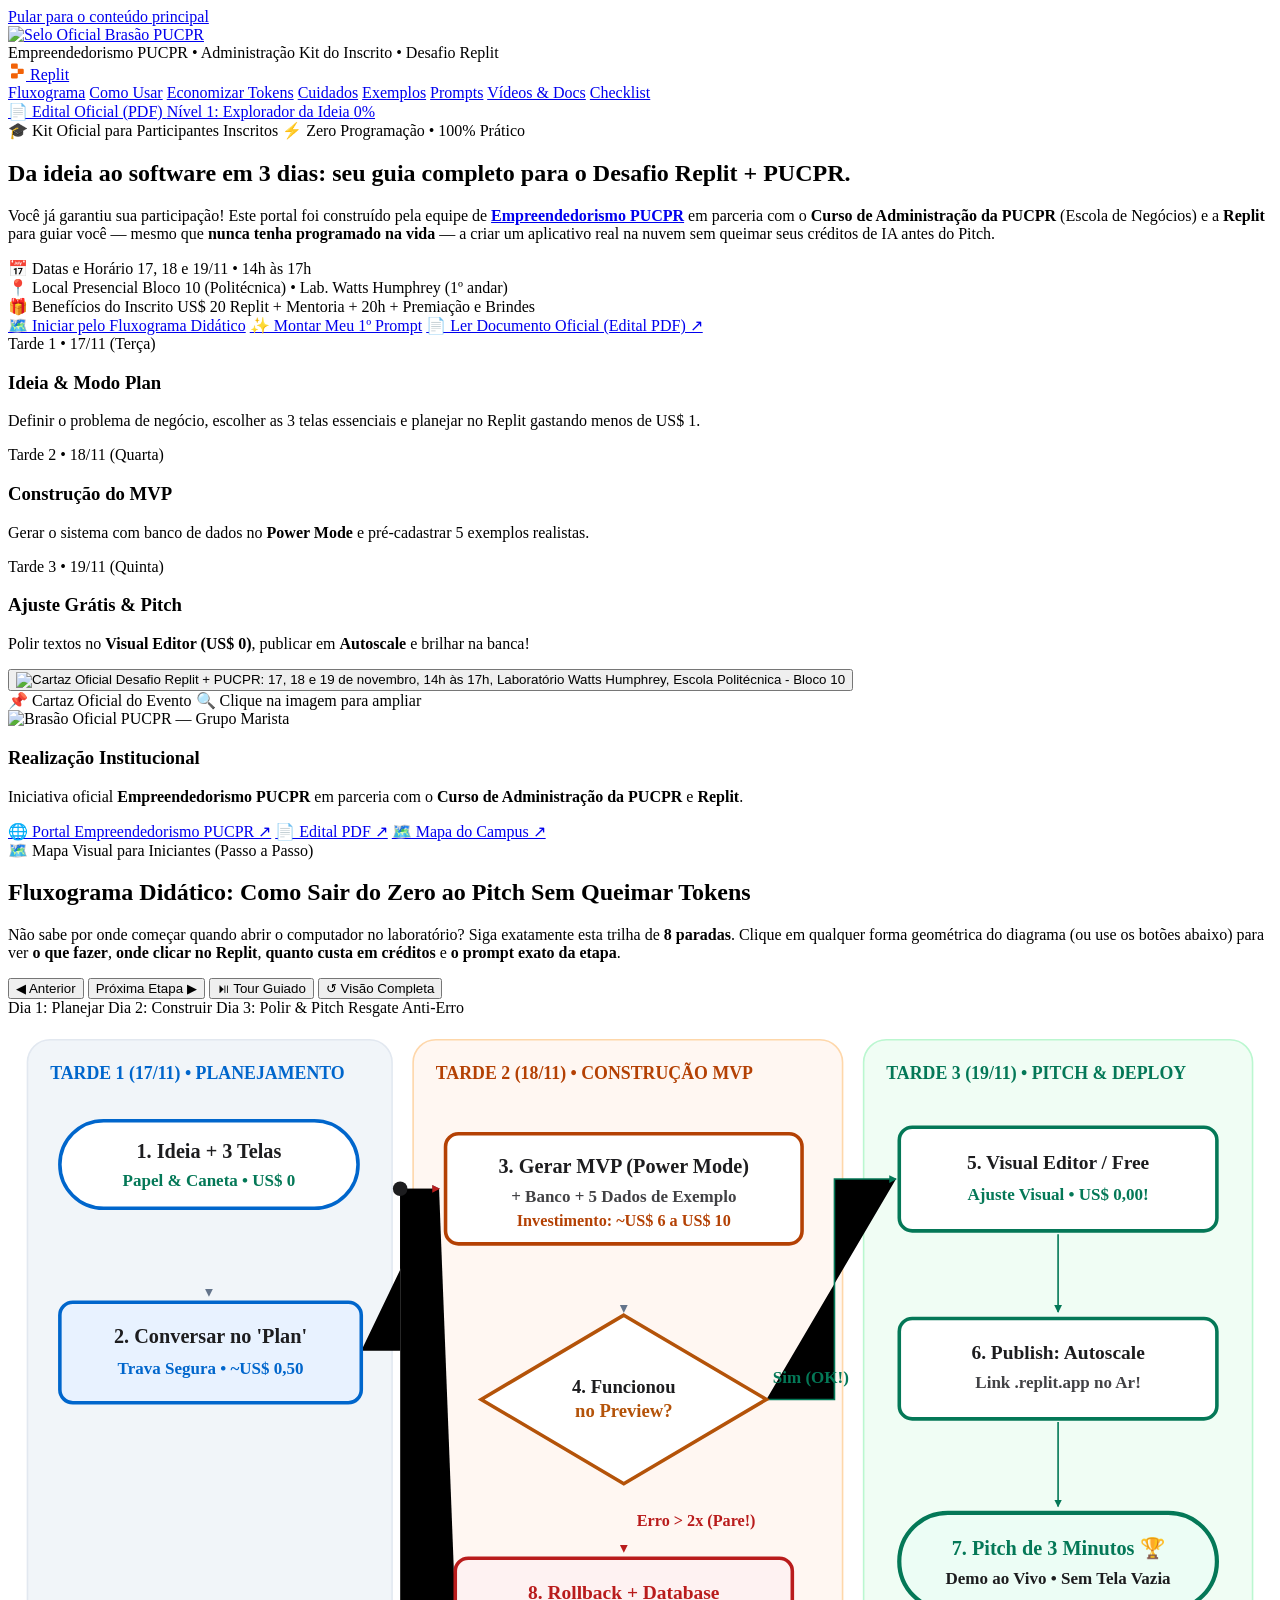
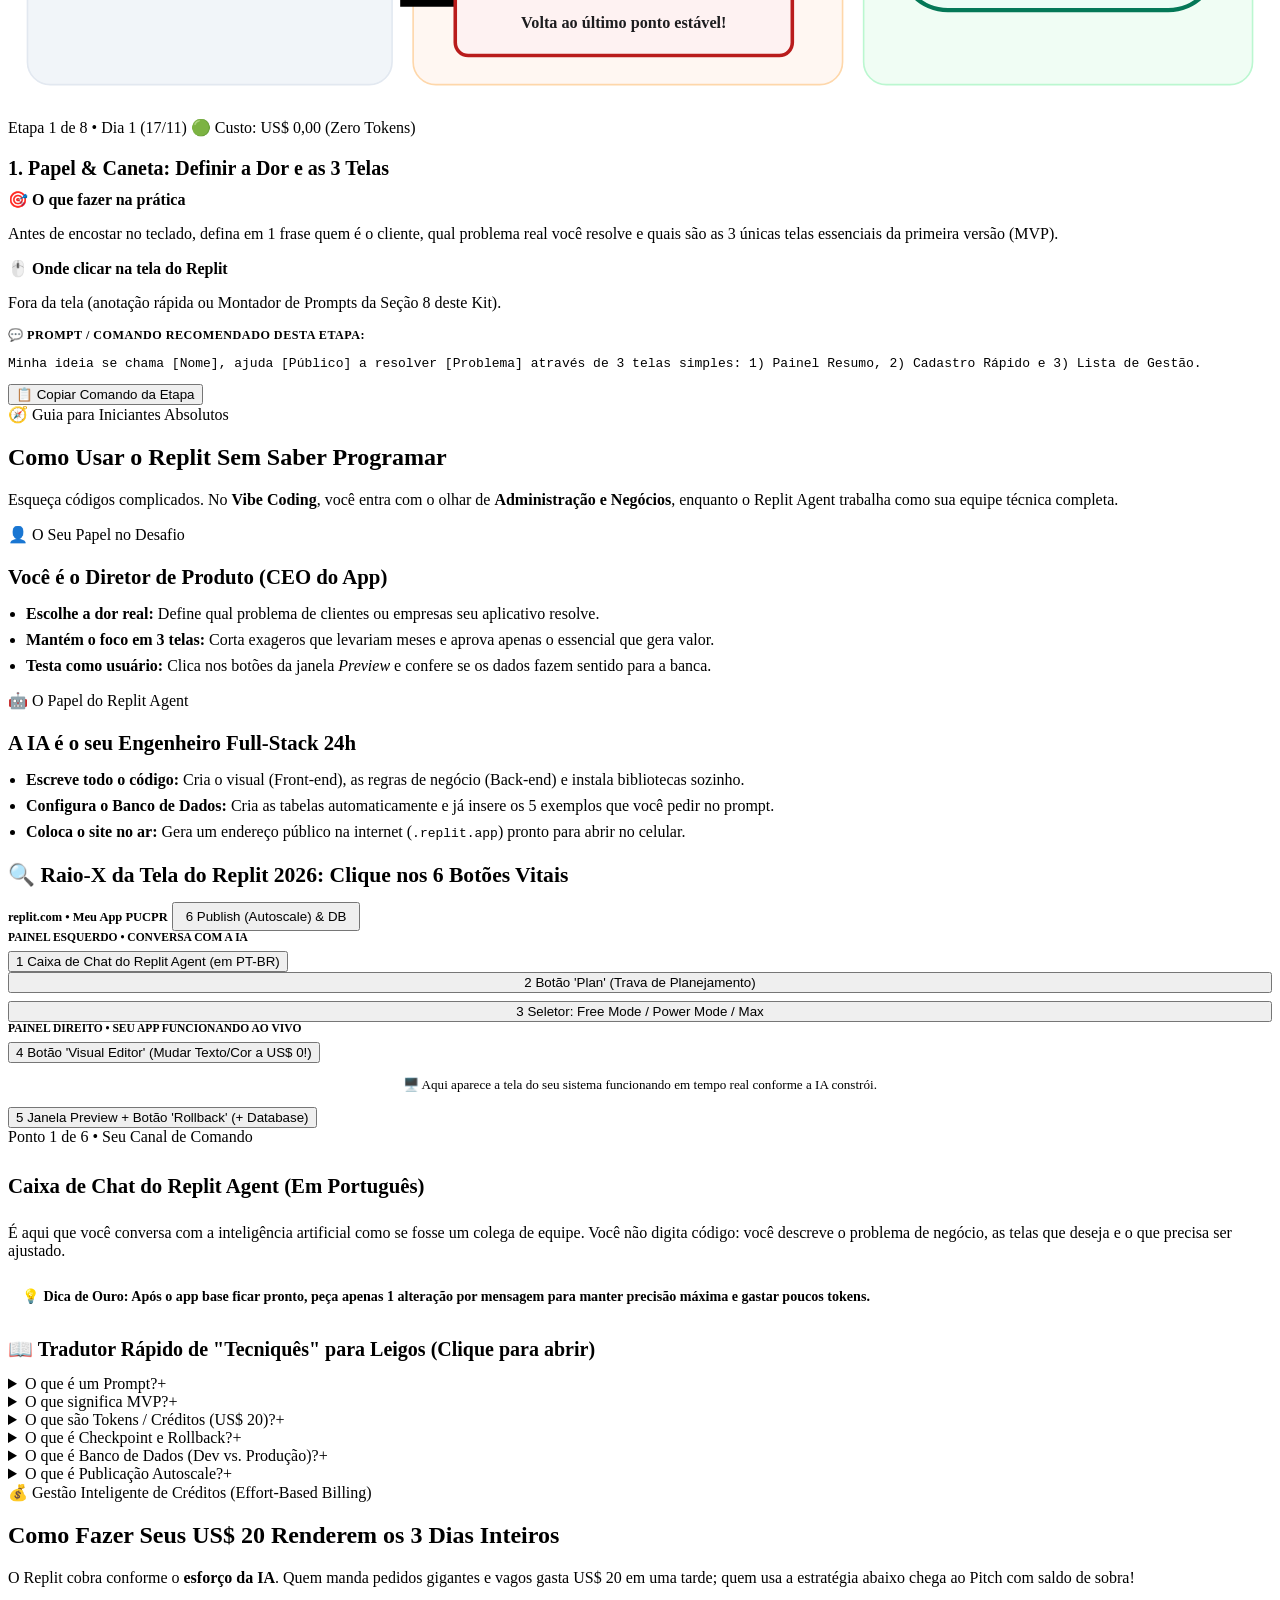
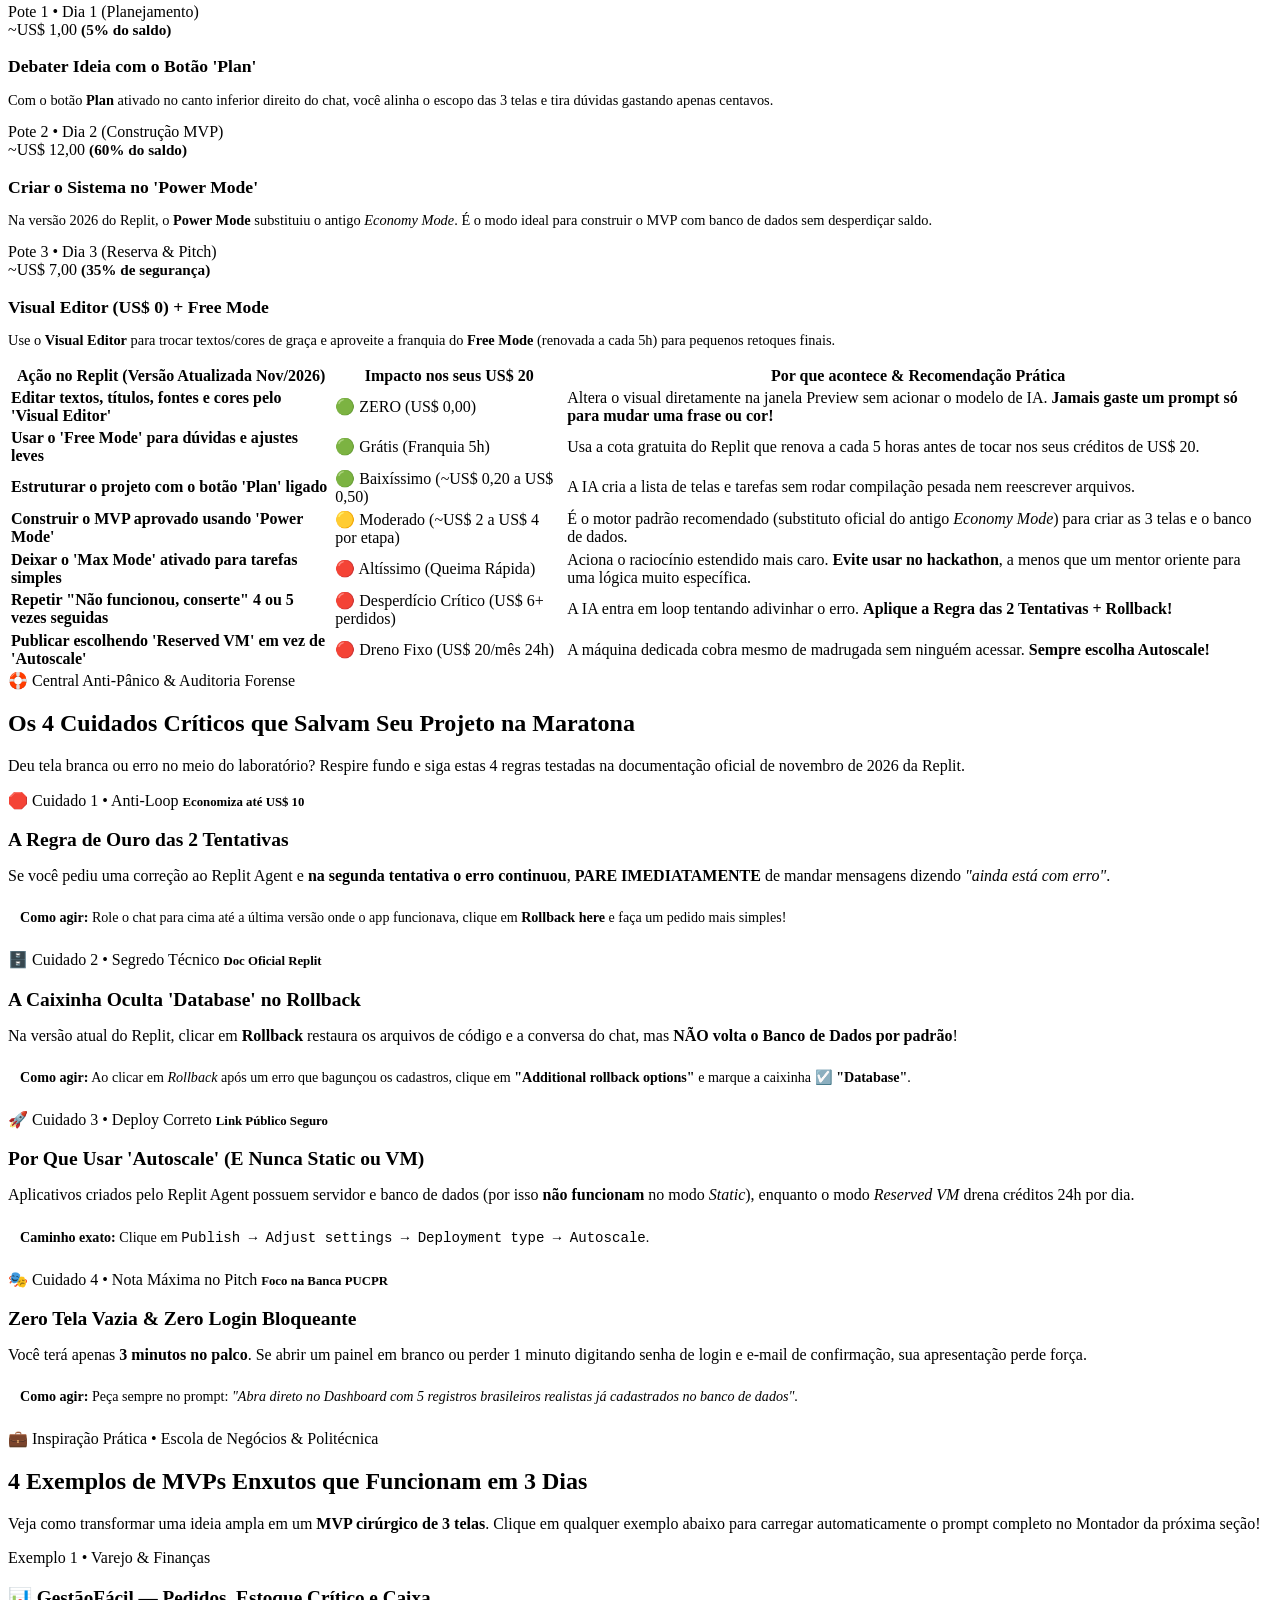
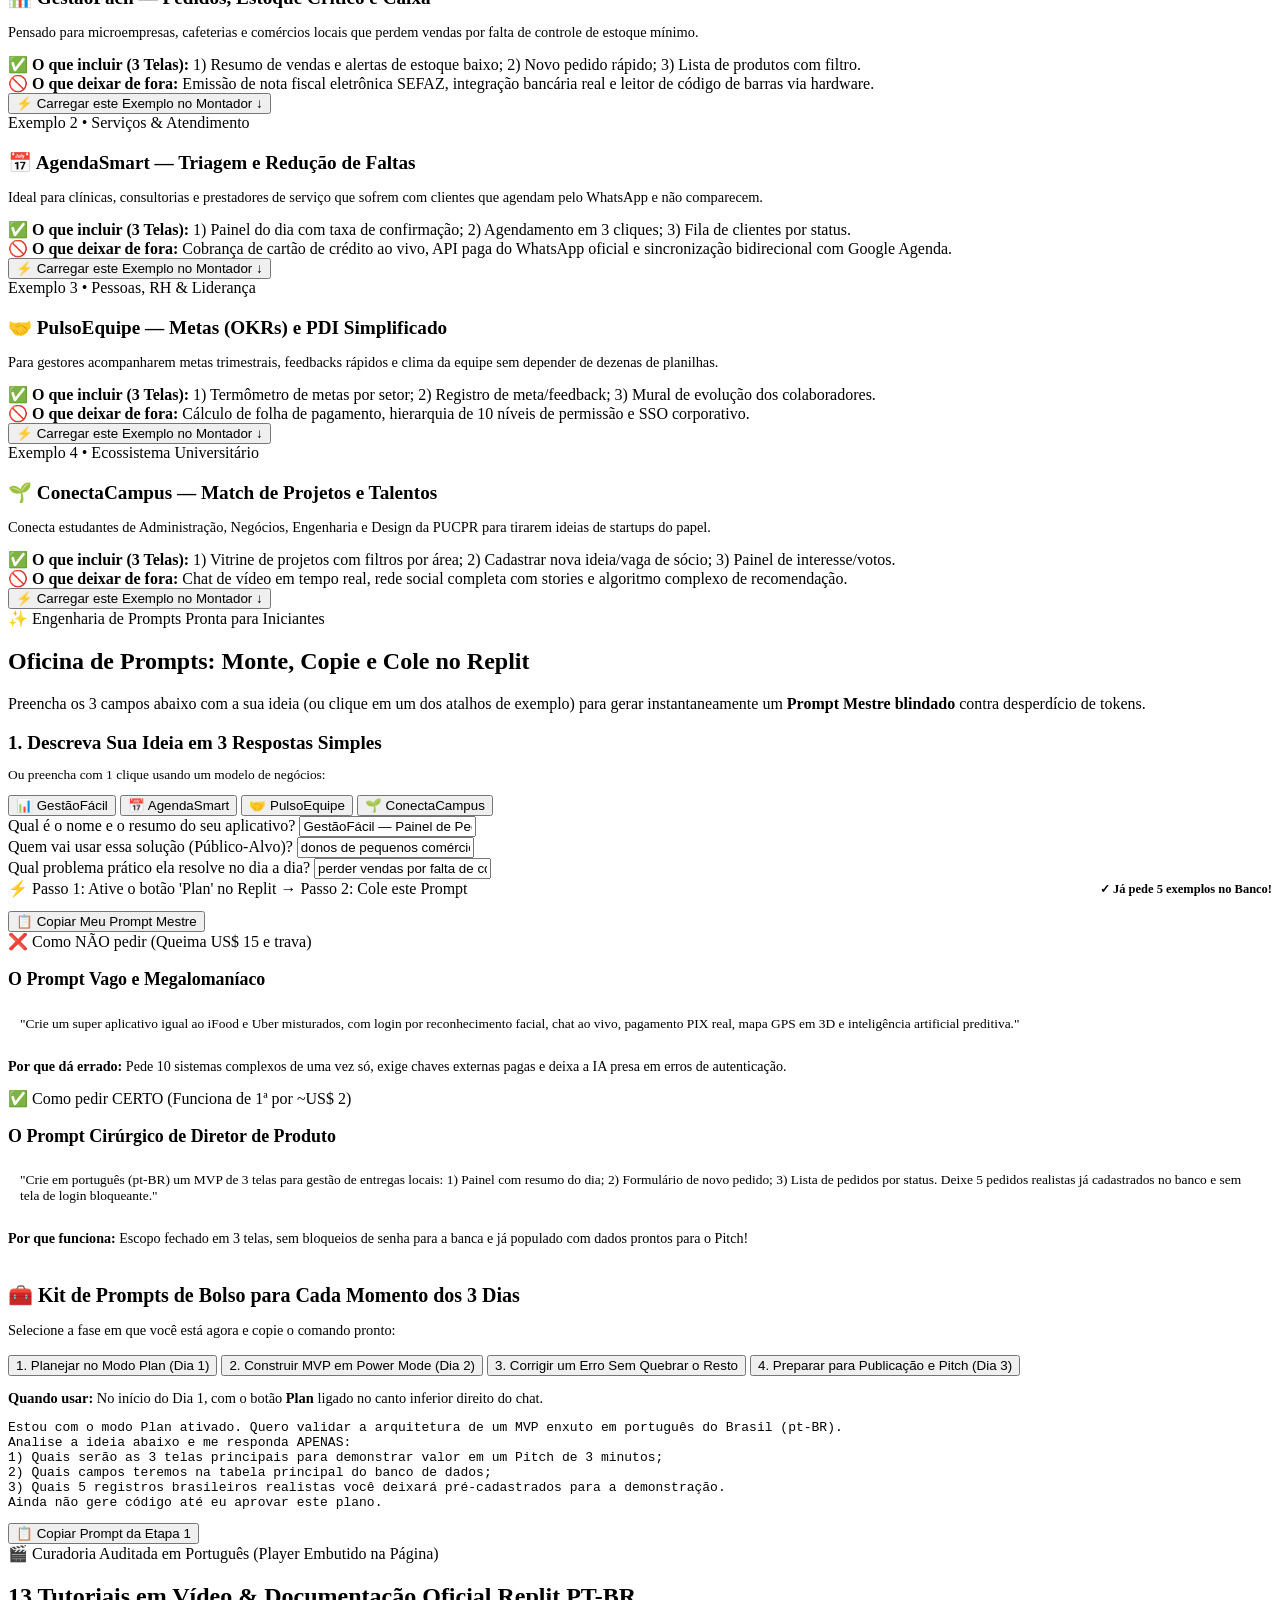
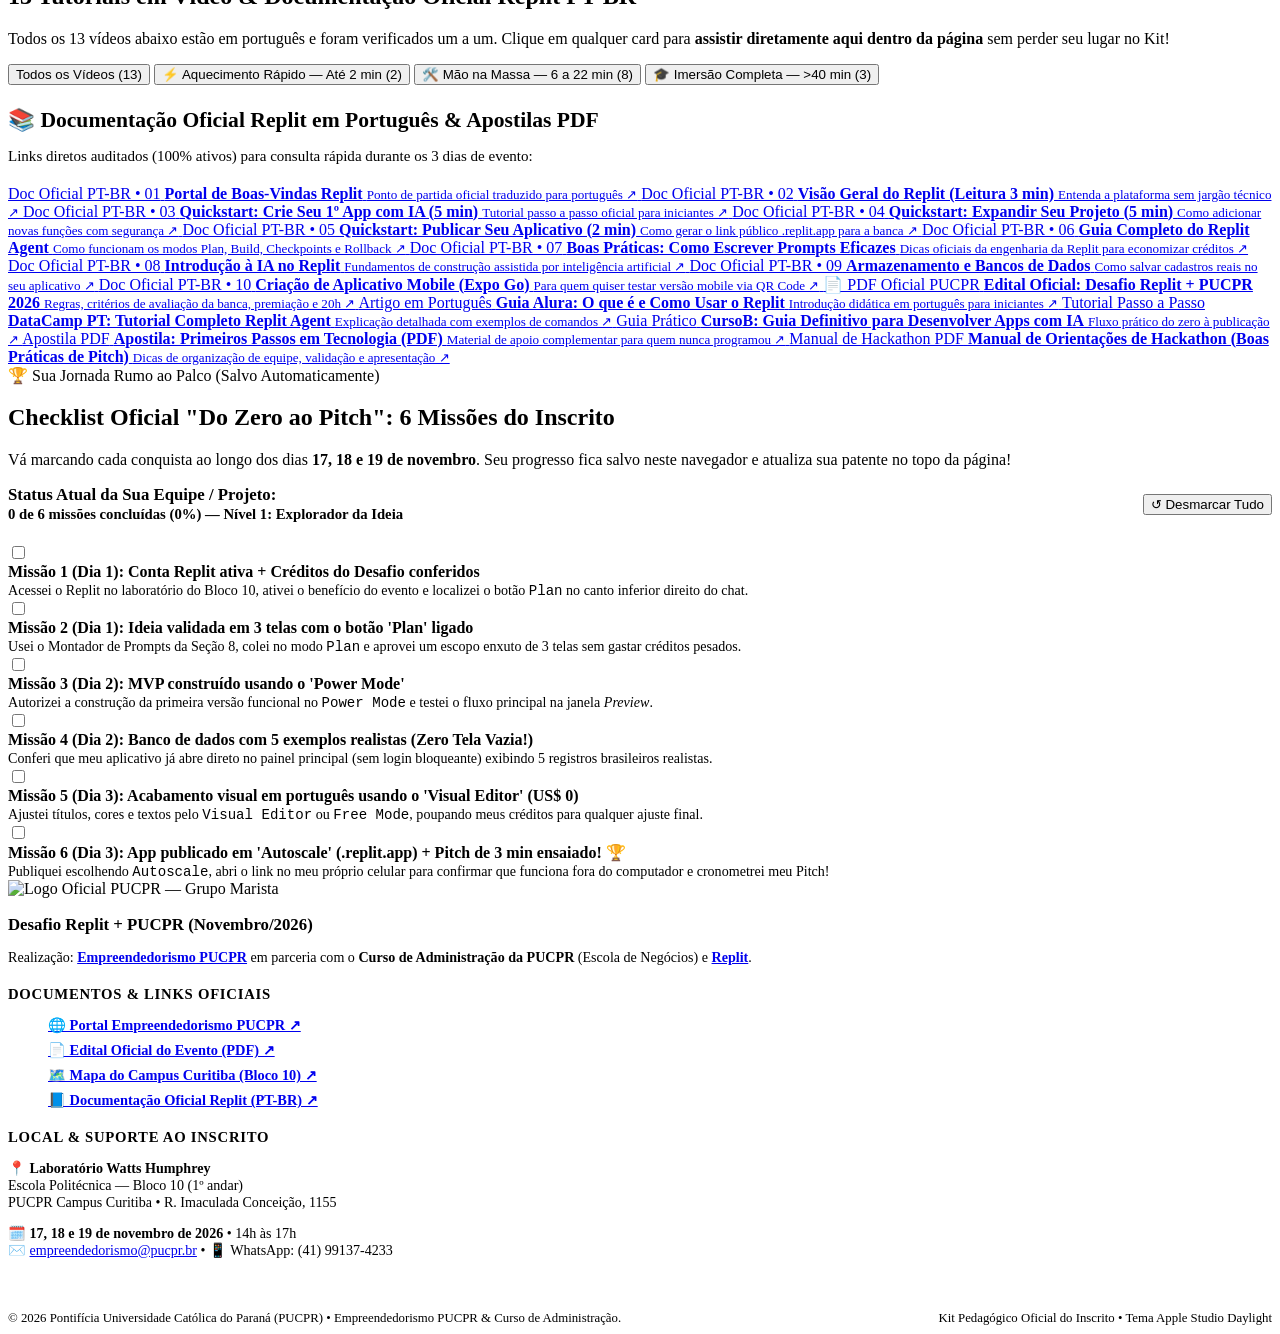
==== src/index.html @ e1e35471 "feat: implement Kit Oficial do Inscrito Desafio Replit + PUCPR (Apple Studio Daylight v1.0.0)" ====
<!DOCTYPE html>
<html lang="pt-BR">
<head>
  <meta charset="UTF-8">
  <meta name="viewport" content="width=device-width, initial-scale=1.0">
  <title>Kit Oficial do Inscrito — Desafio Replit + PUCPR | Da Ideia ao Software</title>
  <meta name="description" content="Guia prático, dicas de economia de tokens (US$ 20), fluxograma interativo, oficina de prompts e tutoriais em vídeo para os inscritos no Desafio Replit + PUCPR (17, 18 e 19/11 no Bloco 10 — Politécnica). Realização Empreendedorismo PUCPR em parceria com o Curso de Administração da PUCPR e Replit.">
  <link rel="icon" type="image/png" href="./assets/img/logo-pucpr-selo.png">
  <link rel="stylesheet" href="./assets/css/styles.css">
</head>
<body>
  <a href="#conteudo-principal" class="skip-link">Pular para o conteúdo principal</a>

  <!-- ========================================================================
       1. BARRA SUPERIOR DAYLIGHT GLASS + CHANCELA PUCPR + HUD GAMIFICADO
       ======================================================================== -->
  <header class="site-header">
    <div class="container header-inner">
      <div class="brand-cluster">
        <a href="https://empreendedorismo.pucpr.br/" target="_blank" rel="noopener" title="Empreendedorismo PUCPR">
          <img src="./assets/img/logo-pucpr-selo.png" alt="Selo Oficial Brasão PUCPR" class="brand-selo" width="38" height="38">
        </a>
        <div class="brand-text-group">
          <span class="brand-eyebrow">Empreendedorismo PUCPR • Administração</span>
          <span class="brand-title">Kit do Inscrito • Desafio Replit</span>
        </div>
        <span class="brand-divider" aria-hidden="true"></span>
        <a href="https://replit.com/" target="_blank" rel="noopener" class="brand-replit-badge" title="Abrir Replit">
          <svg width="18" height="18" viewBox="0 0 24 24" fill="#F26207" aria-hidden="true">
            <path d="M4 3.5A1.5 1.5 0 0 1 5.5 2h6A1.5 1.5 0 0 1 13 3.5V9H5.5A1.5 1.5 0 0 1 4 7.5v-4ZM13 9h6.5A1.5 1.5 0 0 1 21 10.5v4a1.5 1.5 0 0 1-1.5 1.5H13V9ZM4 16.5A1.5 1.5 0 0 1 5.5 15H13v5.5A1.5 1.5 0 0 1 11.5 22h-6A1.5 1.5 0 0 1 4 20.5v-4Z"/>
          </svg>
          <span>Replit</span>
        </a>
      </div>

      <nav class="main-nav" aria-label="Navegação das seções do Kit">
        <a href="#fluxograma" class="nav-link">Fluxograma</a>
        <a href="#como-usar" class="nav-link">Como Usar</a>
        <a href="#economia" class="nav-link">Economizar Tokens</a>
        <a href="#cuidados" class="nav-link">Cuidados</a>
        <a href="#exemplos" class="nav-link">Exemplos</a>
        <a href="#prompts" class="nav-link">Prompts</a>
        <a href="#videos" class="nav-link">Vídeos &amp; Docs</a>
        <a href="#checklist" class="nav-link">Checklist</a>
      </nav>

      <div class="header-actions">
        <a href="https://empreendedorismo.pucpr.br/wp-content/uploads/2026/11/Edital_Desafio-Replit-PUCPR-2026.pdf" target="_blank" rel="noopener" class="btn-edital-top" title="Abrir Documento Oficial do Evento (Edital PDF)">
          <span>📄 Edital Oficial (PDF)</span>
        </a>
        <a href="#checklist" class="xp-hud-pill" title="Sua evolução no Kit do Inscrito">
          <span id="xp-rank" class="xp-rank-label">Nível 1: Explorador da Ideia</span>
          <span class="xp-mini-track" aria-hidden="true">
            <span id="xp-bar-fill" class="xp-mini-fill"></span>
          </span>
          <span id="xp-percent" class="xp-percent-badge">0%</span>
        </a>
      </div>
    </div>
  </header>

  <main id="conteudo-principal">
    <!-- ======================================================================
         2. HERO DO INSCRITO: BOAS-VINDAS + CARTAZ OFICIAL + CHANCELA PUCPR
         ====================================================================== -->
    <section class="hero-section">
      <div class="container hero-grid">
        <div>
          <div class="hero-chancela-bar">
            <span class="eyebrow-pill pucpr">🎓 Kit Oficial para Participantes Inscritos</span>
            <span class="eyebrow-pill replit">⚡ Zero Programação • 100% Prático</span>
          </div>

          <h1 class="hero-title">
            Da ideia ao software em 3 dias: seu guia completo para o <span class="highlight-replit">Desafio Replit</span> + <span class="highlight-safira">PUCPR</span>.
          </h1>

          <p class="hero-lead">
            Você já garantiu sua participação! Este portal foi construído pela equipe de <strong><a href="https://empreendedorismo.pucpr.br/" target="_blank" rel="noopener">Empreendedorismo PUCPR</a></strong> em parceria com o <strong>Curso de Administração da PUCPR</strong> (Escola de Negócios) e a <strong>Replit</strong> para guiar você — mesmo que <strong>nunca tenha programado na vida</strong> — a criar um aplicativo real na nuvem sem queimar seus créditos de IA antes do Pitch.
          </p>

          <div class="event-logistics-grid">
            <div class="logistic-pill-card">
              <span class="logistic-label">📅 Datas e Horário</span>
              <span class="logistic-value">17, 18 e 19/11 • 14h às 17h</span>
            </div>
            <div class="logistic-pill-card">
              <span class="logistic-label">📍 Local Presencial</span>
              <span class="logistic-value">Bloco 10 (Politécnica) • Lab. Watts Humphrey (1º andar)</span>
            </div>
            <div class="logistic-pill-card">
              <span class="logistic-label">🎁 Benefícios do Inscrito</span>
              <span class="logistic-value">US$ 20 Replit + Mentoria + 20h + Premiação e Brindes</span>
            </div>
          </div>

          <div class="hero-cta-row">
            <a href="#fluxograma" class="btn btn-safira">🗺️ Iniciar pelo Fluxograma Didático</a>
            <a href="#prompts" class="btn btn-primary">✨ Montar Meu 1º Prompt</a>
            <a href="https://empreendedorismo.pucpr.br/wp-content/uploads/2026/11/Edital_Desafio-Replit-PUCPR-2026.pdf" target="_blank" rel="noopener" class="btn btn-secondary">📄 Ler Documento Oficial (Edital PDF) ↗</a>
          </div>

          <div class="days-strip">
            <article class="day-mini-card">
              <span class="day-tag">Tarde 1 • 17/11 (Terça)</span>
              <h3>Ideia &amp; Modo Plan</h3>
              <p>Definir o problema de negócio, escolher as 3 telas essenciais e planejar no Replit gastando menos de US$ 1.</p>
            </article>
            <article class="day-mini-card">
              <span class="day-tag">Tarde 2 • 18/11 (Quarta)</span>
              <h3>Construção do MVP</h3>
              <p>Gerar o sistema com banco de dados no <strong>Power Mode</strong> e pré-cadastrar 5 exemplos realistas.</p>
            </article>
            <article class="day-mini-card">
              <span class="day-tag">Tarde 3 • 19/11 (Quinta)</span>
              <h3>Ajuste Grátis &amp; Pitch</h3>
              <p>Polir textos no <strong>Visual Editor (US$ 0)</strong>, publicar em <strong>Autoscale</strong> e brilhar na banca!</p>
            </article>
          </div>
        </div>

        <!-- Coluna Direita: Cartaz Oficial + Card Institucional PUCPR | Grupo Marista -->
        <div class="hero-visual-stack">
          <div class="poster-showcase-card">
            <button type="button" id="btn-open-poster" class="poster-btn-trigger" aria-label="Ampliar Cartaz Oficial do Desafio Replit + PUCPR em tela cheia">
              <img src="./assets/img/cartaz-desafio-replit.jpg" alt="Cartaz Oficial Desafio Replit + PUCPR: 17, 18 e 19 de novembro, 14h às 17h, Laboratório Watts Humphrey, Escola Politécnica - Bloco 10" class="poster-img" width="723" height="1024">
            </button>
            <div class="poster-caption-bar">
              <span>📌 Cartaz Oficial do Evento</span>
              <span>🔍 Clique na imagem para ampliar</span>
            </div>
          </div>

          <div class="chancela-institucional-card">
            <img src="./assets/img/logo-pucpr-marista.jpg" alt="Brasão Oficial PUCPR — Grupo Marista" class="logo-marista-vertical" width="92" height="122">
            <div class="chancela-copy">
              <h3>Realização Institucional</h3>
              <p>Iniciativa oficial <strong>Empreendedorismo PUCPR</strong> em parceria com o <strong>Curso de Administração da PUCPR</strong> e <strong>Replit</strong>.</p>
              <div class="chancela-links">
                <a href="https://empreendedorismo.pucpr.br/" target="_blank" rel="noopener">🌐 Portal Empreendedorismo PUCPR ↗</a>
                <a href="https://empreendedorismo.pucpr.br/wp-content/uploads/2026/11/Edital_Desafio-Replit-PUCPR-2026.pdf" target="_blank" rel="noopener">📄 Edital PDF ↗</a>
                <a href="https://sites.pucpr.br/mapas/" target="_blank" rel="noopener">🗺️ Mapa do Campus ↗</a>
              </div>
            </div>
          </div>
        </div>
      </div>
    </section>

    <!-- ======================================================================
         3. FLUXOGRAMA DIDÁTICO INTERATIVO (diagram-design: type-flowchart.md)
         ====================================================================== -->
    <section id="fluxograma" class="section-block section-stage">
      <div class="container">
        <div class="section-header">
          <span class="eyebrow-pill">🗺️ Mapa Visual para Iniciantes (Passo a Passo)</span>
          <h2 class="section-title">Fluxograma Didático: Como Sair do Zero ao Pitch Sem Queimar Tokens</h2>
          <p class="section-subtitle">
            Não sabe por onde começar quando abrir o computador no laboratório? Siga exatamente esta trilha de <strong>8 paradas</strong>. Clique em qualquer forma geométrica do diagrama (ou use os botões abaixo) para ver <strong>o que fazer</strong>, <strong>onde clicar no Replit</strong>, <strong>quanto custa em créditos</strong> e <strong>o prompt exato da etapa</strong>.
          </p>
        </div>

        <div class="flowchart-workspace">
          <!-- Canvas SVG com formas semânticas (Oval=Início/Fim, Retângulo=Ação, Losango=Decisão, Ponto=Junção) -->
          <div class="flowchart-canvas-card">
            <div class="flowchart-toolbar">
              <div class="flowchart-controls" role="group" aria-label="Controles de navegação do fluxograma">
                <button type="button" id="flow-prev" class="btn btn-secondary btn-sm">◀ Anterior</button>
                <button type="button" id="flow-next" class="btn btn-safira btn-sm">Próxima Etapa ▶</button>
                <button type="button" id="flow-tour" class="btn btn-secondary btn-sm">⏯ Tour Guiado</button>
                <button type="button" id="flow-reset" class="btn btn-secondary btn-sm">↺ Visão Completa</button>
              </div>
              <div class="flow-legend" aria-label="Legenda de formas e cores">
                <span class="legend-item"><span class="legend-dot" style="background:#0066CC;"></span>Dia 1: Planejar</span>
                <span class="legend-item"><span class="legend-dot" style="background:#B44104;"></span>Dia 2: Construir</span>
                <span class="legend-item"><span class="legend-dot" style="background:#047857;"></span>Dia 3: Polir &amp; Pitch</span>
                <span class="legend-item"><span class="legend-dot" style="background:#B91C1C;"></span>Resgate Anti-Erro</span>
              </div>
            </div>

            <div class="flow-svg-wrapper">
              <svg class="didactic-flow-svg" viewBox="0 0 780 430" role="img" aria-labelledby="flow-svg-title flow-svg-desc">
                <title id="flow-svg-title">Fluxograma Didático de 8 Etapas do Desafio Replit + PUCPR</title>
                <desc id="flow-svg-desc">Diagrama de fluxo mostrando o caminho desde a ideia no papel (Etapa 1), Modo Plan (Etapa 2), construção no Power Mode (Etapa 3), decisão de teste no Preview (Etapa 4) com desvio de segurança para Rollback + Database (Etapa 8), até o Visual Editor (Etapa 5), publicação Autoscale (Etapa 6) e Pitch no palco (Etapa 7).</desc>

                <defs>
                  <marker id="arrow-std" viewBox="0 0 10 10" refX="7" refY="5" markerWidth="6" markerHeight="6" orient="auto-start-reverse">
                    <path d="M 0 1 L 8 5 L 0 9 z" fill="#64748B"/>
                  </marker>
                  <marker id="arrow-ok" viewBox="0 0 10 10" refX="7" refY="5" markerWidth="6" markerHeight="6" orient="auto-start-reverse">
                    <path d="M 0 1 L 8 5 L 0 9 z" fill="#047857"/>
                  </marker>
                  <marker id="arrow-danger" viewBox="0 0 10 10" refX="7" refY="5" markerWidth="6" markerHeight="6" orient="auto-start-reverse">
                    <path d="M 0 1 L 8 5 L 0 9 z" fill="#B91C1C"/>
                  </marker>
                </defs>

                <!-- Faixas sutis de fundo para as 3 tardes -->
                <rect x="12" y="14" width="225" height="398" rx="14" fill="#F1F5F9" stroke="#E2E8F0"/>
                <text x="26" y="38" font-size="11" font-weight="700" fill="#0066CC">TARDE 1 (17/11) • PLANEJAMENTO</text>

                <rect x="250" y="14" width="265" height="398" rx="14" fill="#FFF7F2" stroke="#FED7AA"/>
                <text x="264" y="38" font-size="11" font-weight="700" fill="#B44104">TARDE 2 (18/11) • CONSTRUÇÃO MVP</text>

                <rect x="528" y="14" width="240" height="398" rx="14" fill="#F0FDF4" stroke="#BBF7D0"/>
                <text x="542" y="38" font-size="11" font-weight="700" fill="#047857">TARDE 3 (19/11) • PITCH &amp; DEPLOY</text>

                <!-- Conectores ortogonais -->
                <!-- 1 -> 2 -->
                <path d="M 124 118 L 124 172" class="flow-connector" marker-end="url(#arrow-std)"/>
                <!-- 2 -> sobe até o Ponto de junção (242, 106) -> 3 -->
                <path d="M 218 206 L 242 206 L 242 106 L 266 106" class="flow-connector" marker-end="url(#arrow-std)"/>
                <!-- 3 -> 4 (Losango) -->
                <path d="M 380 140 L 380 182" class="flow-connector" marker-end="url(#arrow-std)"/>
                <!-- 4 (Sim) -> 5 -->
                <path d="M 468 236 L 510 236 L 510 100 L 548 100" class="flow-connector" style="stroke:#047857;" marker-end="url(#arrow-ok)"/>
                <text x="472" y="226" font-size="10.5" font-weight="700" fill="#047857">Sim (OK!)</text>

                <!-- 4 (3º Erro) -> 8 (Rollback) -->
                <path d="M 380 290 L 380 330" class="flow-connector danger-branch" marker-end="url(#arrow-danger)"/>
                <text x="388" y="314" font-size="10" font-weight="700" fill="#B91C1C">Erro &gt; 2x (Pare!)</text>

                <!-- 8 (Rollback) -> volta para o ponto de junção antes do nó 3 -->
                <path d="M 276 364 L 242 364 L 242 106 L 266 106" class="flow-connector danger-branch" marker-end="url(#arrow-danger)"/>
                <!-- Ponto de junção semântico (type-flowchart.md: small filled dot r=4) -->
                <circle cx="242" cy="106" r="4.5" fill="#1D1D1F"/>

                <!-- 5 -> 6 -->
                <path d="M 648 134 L 648 182" class="flow-connector" style="stroke:#047857;" marker-end="url(#arrow-ok)"/>
                <!-- 6 -> 7 -->
                <path d="M 648 250 L 648 302" class="flow-connector" style="stroke:#047857;" marker-end="url(#arrow-ok)"/>

                <!-- NÓ 1: OVAL (Início) -->
                <g class="flow-node-group is-active" data-flow-step="1" tabindex="0" role="button" aria-label="Etapa 1: Ideia no Papel e 3 Telas (US$ 0)">
                  <rect class="flow-node-shape" x="32" y="64" width="184" height="54" rx="27" fill="#FFFFFF" stroke="#0066CC" stroke-width="2.2"/>
                  <text x="124" y="87" text-anchor="middle" font-size="12.5" font-weight="800" fill="#1D1D1F">1. Ideia + 3 Telas</text>
                  <text x="124" y="104" text-anchor="middle" font-size="10.5" font-weight="600" fill="#047857">Papel &amp; Caneta • US$ 0</text>
                </g>

                <!-- NÓ 2: RETÂNGULO (Ação - Modo Plan) -->
                <g class="flow-node-group" data-flow-step="2" tabindex="0" role="button" aria-label="Etapa 2: Ativar Botão Plan no Chat (~US$ 0,50)">
                  <rect class="flow-node-shape" x="32" y="176" width="186" height="62" rx="8" fill="#E8F2FF" stroke="#0066CC" stroke-width="2.2"/>
                  <text x="125" y="201" text-anchor="middle" font-size="12.5" font-weight="800" fill="#1D1D1F">2. Conversar no 'Plan'</text>
                  <text x="125" y="220" text-anchor="middle" font-size="10.5" font-weight="700" fill="#0066CC">Trava Segura • ~US$ 0,50</text>
                </g>

                <!-- NÓ 3: RETÂNGULO (Ação - Power Mode) -->
                <g class="flow-node-group" data-flow-step="3" tabindex="0" role="button" aria-label="Etapa 3: Construir MVP com 5 exemplos no Power Mode">
                  <rect class="flow-node-shape" x="270" y="72" width="220" height="68" rx="8" fill="#FFFFFF" stroke="#B44104" stroke-width="2.2"/>
                  <text x="380" y="96" text-anchor="middle" font-size="12.5" font-weight="800" fill="#1D1D1F">3. Gerar MVP (Power Mode)</text>
                  <text x="380" y="114" text-anchor="middle" font-size="10.5" font-weight="600" fill="#424245">+ Banco + 5 Dados de Exemplo</text>
                  <text x="380" y="129" text-anchor="middle" font-size="10" font-weight="700" fill="#B44104">Investimento: ~US$ 6 a US$ 10</text>
                </g>

                <!-- NÓ 4: LOSANGO (Decisão - Funcionou no Preview?) -->
                <g class="flow-node-group" data-flow-step="4" tabindex="0" role="button" aria-label="Etapa 4: Decisão — Funcionou no Preview?">
                  <polygon class="flow-node-shape" points="380,184 468,236 380,288 292,236" fill="#FFFFFF" stroke="#B45309" stroke-width="2.2"/>
                  <text x="380" y="232" text-anchor="middle" font-size="11.5" font-weight="800" fill="#1D1D1F">4. Funcionou</text>
                  <text x="380" y="247" text-anchor="middle" font-size="11.5" font-weight="800" fill="#B45309">no Preview?</text>
                </g>

                <!-- NÓ 8: RETÂNGULO DE EMERGÊNCIA (Rollback + Database) -->
                <g class="flow-node-group" data-flow-step="8" tabindex="0" role="button" aria-label="Etapa 8: Emergência — Rollback marcando a caixinha Database">
                  <rect class="flow-node-shape" x="276" y="334" width="208" height="60" rx="8" fill="#FEF2F2" stroke="#B91C1C" stroke-width="2.2"/>
                  <text x="380" y="359" text-anchor="middle" font-size="12" font-weight="800" fill="#B91C1C">8. Rollback + Database</text>
                  <text x="380" y="377" text-anchor="middle" font-size="10" font-weight="700" fill="#1D1D1F">Volta ao último ponto estável!</text>
                </g>

                <!-- NÓ 5: RETÂNGULO (Visual Editor Grátis) -->
                <g class="flow-node-group" data-flow-step="5" tabindex="0" role="button" aria-label="Etapa 5: Ajustar Textos e Cores no Visual Editor a Custo Zero">
                  <rect class="flow-node-shape" x="550" y="68" width="196" height="64" rx="8" fill="#FFFFFF" stroke="#047857" stroke-width="2.2"/>
                  <text x="648" y="94" text-anchor="middle" font-size="12" font-weight="800" fill="#1D1D1F">5. Visual Editor / Free</text>
                  <text x="648" y="113" text-anchor="middle" font-size="10.5" font-weight="700" fill="#047857">Ajuste Visual • US$ 0,00!</text>
                </g>

                <!-- NÓ 6: RETÂNGULO (Publicar Autoscale) -->
                <g class="flow-node-group" data-flow-step="6" tabindex="0" role="button" aria-label="Etapa 6: Publicar na Internet com Autoscale">
                  <rect class="flow-node-shape" x="550" y="186" width="196" height="62" rx="8" fill="#FFFFFF" stroke="#047857" stroke-width="2.2"/>
                  <text x="648" y="211" text-anchor="middle" font-size="12" font-weight="800" fill="#1D1D1F">6. Publish: Autoscale</text>
                  <text x="648" y="229" text-anchor="middle" font-size="10.5" font-weight="600" fill="#424245">Link .replit.app no Ar!</text>
                </g>

                <!-- NÓ 7: OVAL (Chegada - Pitch no Palco) -->
                <g class="flow-node-group" data-flow-step="7" tabindex="0" role="button" aria-label="Etapa 7: Pitch de 3 Minutos no Palco">
                  <rect class="flow-node-shape" x="550" y="306" width="196" height="60" rx="30" fill="#ECFDF5" stroke="#047857" stroke-width="2.6"/>
                  <text x="648" y="332" text-anchor="middle" font-size="12.5" font-weight="800" fill="#047857">7. Pitch de 3 Minutos 🏆</text>
                  <text x="648" y="350" text-anchor="middle" font-size="10.5" font-weight="700" fill="#1D1D1F">Demo ao Vivo • Sem Tela Vazia</text>
                </g>
              </svg>
            </div>
          </div>

          <!-- Painel Lateral Sincronizado da Etapa Selecionada -->
          <aside class="flow-detail-panel" aria-live="polite">
            <div class="flow-detail-meta">
              <span id="flow-detail-badge" class="flow-step-counter">Etapa 1 de 8 • Dia 1 (17/11)</span>
              <span id="flow-detail-cost" class="cost-pill free">🟢 Custo: US$ 0,00 (Zero Tokens)</span>
            </div>

            <h3 id="flow-detail-title" style="font-size:1.25rem;margin-bottom:10px;">
              1. Papel &amp; Caneta: Definir a Dor e as 3 Telas
            </h3>

            <div class="flow-detail-list">
              <div class="flow-detail-box">
                <strong>🎯 O que fazer na prática</strong>
                <p id="flow-detail-what">Antes de encostar no teclado, defina em 1 frase quem é o cliente, qual problema real você resolve e quais são as 3 únicas telas essenciais da primeira versão (MVP).</p>
              </div>
              <div class="flow-detail-box">
                <strong>🖱️ Onde clicar na tela do Replit</strong>
                <p id="flow-detail-where">Fora da tela (anotação rápida ou Montador de Prompts da Seção 8 deste Kit).</p>
              </div>
            </div>

            <strong style="display:block;font-size:0.76rem;text-transform:uppercase;letter-spacing:0.04em;color:var(--ink-muted);margin-bottom:6px;">
              💬 Prompt / Comando Recomendado desta Etapa:
            </strong>
            <pre id="flow-detail-prompt" class="flow-prompt-snippet">Minha ideia se chama [Nome], ajuda [Público] a resolver [Problema] através de 3 telas simples: 1) Painel Resumo, 2) Cadastro Rápido e 3) Lista de Gestão.</pre>

            <div class="copy-action-wrap">
              <button type="button" id="btn-copy-flow-prompt" class="btn btn-primary btn-sm">📋 Copiar Comando da Etapa</button>
              <span id="tip-copy-flow-prompt" class="copy-tip" role="status"></span>
            </div>
          </aside>
        </div>
      </div>
    </section>

    <!-- ======================================================================
         4. COMO USAR O REPLIT SEM SABER PROGRAMAR (RAIO-X DA TELA + JARGÕES)
         ====================================================================== -->
    <section id="como-usar" class="section-block">
      <div class="container">
        <div class="section-header">
          <span class="eyebrow-pill">🧭 Guia para Iniciantes Absolutos</span>
          <h2 class="section-title">Como Usar o Replit Sem Saber Programar</h2>
          <p class="section-subtitle">
            Esqueça códigos complicados. No <strong>Vibe Coding</strong>, você entra com o olhar de <strong>Administração e Negócios</strong>, enquanto o Replit Agent trabalha como sua equipe técnica completa.
          </p>
        </div>

        <!-- Comparativo Diretor de Produto vs Engenheiro IA -->
        <div class="role-comparison-grid">
          <article class="bento-card">
            <span class="eyebrow-pill ok">👤 O Seu Papel no Desafio</span>
            <h3 style="font-size:1.3rem;margin-bottom:10px;">Você é o Diretor de Produto (CEO do App)</h3>
            <ul style="padding-left:18px;display:grid;gap:8px;">
              <li><strong>Escolhe a dor real:</strong> Define qual problema de clientes ou empresas seu aplicativo resolve.</li>
              <li><strong>Mantém o foco em 3 telas:</strong> Corta exageros que levariam meses e aprova apenas o essencial que gera valor.</li>
              <li><strong>Testa como usuário:</strong> Clica nos botões da janela <em>Preview</em> e confere se os dados fazem sentido para a banca.</li>
            </ul>
          </article>

          <article class="bento-card">
            <span class="eyebrow-pill replit">🤖 O Papel do Replit Agent</span>
            <h3 style="font-size:1.3rem;margin-bottom:10px;">A IA é o seu Engenheiro Full-Stack 24h</h3>
            <ul style="padding-left:18px;display:grid;gap:8px;">
              <li><strong>Escreve todo o código:</strong> Cria o visual (Front-end), as regras de negócio (Back-end) e instala bibliotecas sozinho.</li>
              <li><strong>Configura o Banco de Dados:</strong> Cria as tabelas automaticamente e já insere os 5 exemplos que você pedir no prompt.</li>
              <li><strong>Coloca o site no ar:</strong> Gera um endereço público na internet (<code>.replit.app</code>) pronto para abrir no celular.</li>
            </ul>
          </article>
        </div>

        <!-- Raio-X Interativo da Tela do Replit (6 Pinos) -->
        <h3 style="font-size:1.35rem;margin-bottom:14px;">🔍 Raio-X da Tela do Replit 2026: Clique nos 6 Botões Vitais</h3>
        <div class="xray-container">
          <div class="replit-ide-mockup" aria-label="Simulador visual da interface do Replit">
            <div class="ide-topbar">
              <div class="ide-dots" aria-hidden="true">
                <span class="ide-dot"></span>
                <span class="ide-dot"></span>
                <span class="ide-dot"></span>
              </div>
              <span style="font-size:0.78rem;font-weight:700;color:var(--ink-muted);">replit.com • Meu App PUCPR</span>
              <button type="button" class="xray-hotspot-btn" style="width:auto;padding:5px 12px;" data-xray-spot="6">
                <span class="spot-num">6</span>
                <span>Publish (Autoscale) &amp; DB</span>
              </button>
            </div>

            <div class="ide-workspace-body">
              <!-- Lado Esquerdo: Chat do Agent -->
              <div class="ide-chat-pane">
                <div>
                  <span style="font-size:0.72rem;font-weight:700;text-transform:uppercase;color:var(--ink-muted);display:block;margin-bottom:8px;">Painel Esquerdo • Conversa com a IA</span>
                  <button type="button" class="xray-hotspot-btn is-active" data-xray-spot="1">
                    <span class="spot-num">1</span>
                    <span>Caixa de Chat do Replit Agent (em PT-BR)</span>
                  </button>
                </div>

                <div style="display:grid;gap:8px;">
                  <button type="button" class="xray-hotspot-btn" data-xray-spot="2">
                    <span class="spot-num">2</span>
                    <span>Botão 'Plan' (Trava de Planejamento)</span>
                  </button>
                  <button type="button" class="xray-hotspot-btn" data-xray-spot="3">
                    <span class="spot-num">3</span>
                    <span>Seletor: Free Mode / Power Mode / Max</span>
                  </button>
                </div>
              </div>

              <!-- Lado Direito: Preview Visual & Checkpoints -->
              <div class="ide-preview-pane">
                <div>
                  <span style="font-size:0.72rem;font-weight:700;text-transform:uppercase;color:var(--ink-muted);display:block;margin-bottom:8px;">Painel Direito • Seu App Funcionando ao Vivo</span>
                  <button type="button" class="xray-hotspot-btn" data-xray-spot="4">
                    <span class="spot-num">4</span>
                    <span>Botão 'Visual Editor' (Mudar Texto/Cor a US$ 0!)</span>
                  </button>
                </div>

                <div style="background:var(--bg-subtle);border:1px dashed var(--border-strong);border-radius:var(--radius-sm);padding:14px;text-align:center;font-size:0.82rem;color:var(--ink-muted);">
                  🖥️ Aqui aparece a tela do seu sistema funcionando em tempo real conforme a IA constrói.
                </div>

                <button type="button" class="xray-hotspot-btn" data-xray-spot="5">
                  <span class="spot-num">5</span>
                  <span>Janela Preview + Botão 'Rollback' (+ Database)</span>
                </button>
              </div>
            </div>
          </div>

          <!-- Painel Explicativo do Pino Selecionado -->
          <aside class="bento-card" style="display:flex;flex-direction:column;justify-content:center;border:2px solid var(--accent-safira);" aria-live="polite">
            <span id="xray-detail-badge" class="eyebrow-pill" style="align-self:flex-start;">Ponto 1 de 6 • Seu Canal de Comando</span>
            <h4 id="xray-detail-title" style="font-size:1.3rem;margin-bottom:10px;">Caixa de Chat do Replit Agent (Em Português)</h4>
            <p id="xray-detail-body" style="margin-bottom:16px;">
              É aqui que você conversa com a inteligência artificial como se fosse um colega de equipe. Você não digita código: você descreve o problema de negócio, as telas que deseja e o que precisa ser ajustado.
            </p>
            <div style="background:var(--semantic-ok-soft);border-left:4px solid var(--semantic-ok);padding:12px 14px;border-radius:var(--radius-sm);font-size:0.88rem;color:var(--ink-primary);font-weight:600;" id="xray-detail-tip">
              💡 Dica de Ouro: Após o app base ficar pronto, peça apenas 1 alteração por mensagem para manter precisão máxima e gastar poucos tokens.
            </div>
          </aside>
        </div>

        <!-- Dicionário Anti-Tecniquês (<details>) -->
        <h3 style="font-size:1.25rem;margin-bottom:14px;">📖 Tradutor Rápido de "Tecniquês" para Leigos (Clique para abrir)</h3>
        <div class="glossary-grid">
          <details class="glossary-details">
            <summary><span>O que é um Prompt?</span><span aria-hidden="true">+</span></summary>
            <p>É simplesmente o pedido em português que você escreve no chat para orientar a IA. Quanto mais claro for o seu pedido (quem usa + qual problema resolve + quais as 3 telas), menos créditos você gasta.</p>
          </details>
          <details class="glossary-details">
            <summary><span>O que significa MVP?</span><span aria-hidden="true">+</span></summary>
            <p><em>Minimum Viable Product</em> (Produto Mínimo Viável): é a primeira versão enxuta do seu aplicativo, contendo apenas as 3 telas essenciais que provam que sua ideia funciona na prática.</p>
          </details>
          <details class="glossary-details">
            <summary><span>O que são Tokens / Créditos (US$ 20)?</span><span aria-hidden="true">+</span></summary>
            <p>São o "combustível" da inteligência artificial. Cada vez que o Replit Agent escreve código ou corrige erros complexos, ele consome alguns centavos ou dólares do seu saldo do hackathon.</p>
          </details>
          <details class="glossary-details">
            <summary><span>O que é Checkpoint e Rollback?</span><span aria-hidden="true">+</span></summary>
            <p>É o "Ctrl+Z inteligente" do Replit. Se a IA fizer uma alteração que quebre seu aplicativo, você clica em <strong>Rollback</strong> no chat e volta exatamente para o minuto em que tudo funcionava.</p>
          </details>
          <details class="glossary-details">
            <summary><span>O que é Banco de Dados (Dev vs. Produção)?</span><span aria-hidden="true">+</span></summary>
            <p>É a "planilha invisível" onde seu app guarda os cadastros. O Replit separa o banco de testes (enquanto você constrói) do banco oficial publicado na internet (Produção).</p>
          </details>
          <details class="glossary-details">
            <summary><span>O que é Publicação Autoscale?</span><span aria-hidden="true">+</span></summary>
            <p>É o modo inteligente de colocar seu site no ar: ele liga quando alguém acessa seu link <code>.replit.app</code> e desliga sozinho quando ninguém está usando, evitando cobrança fixa por hora.</p>
          </details>
        </div>
      </div>
    </section>

    <!-- ======================================================================
         5. MANUAL DE ECONOMIA DE TOKENS: OS 3 POTES DOS US$ 20
         ====================================================================== -->
    <section id="economia" class="section-block section-stage">
      <div class="container">
        <div class="section-header">
          <span class="eyebrow-pill ok">💰 Gestão Inteligente de Créditos (Effort-Based Billing)</span>
          <h2 class="section-title">Como Fazer Seus US$ 20 Renderem os 3 Dias Inteiros</h2>
          <p class="section-subtitle">
            O Replit cobra conforme o <strong>esforço da IA</strong>. Quem manda pedidos gigantes e vagos gasta US$ 20 em uma tarde; quem usa a estratégia abaixo chega ao Pitch com saldo de sobra!
          </p>
        </div>

        <div class="budget-buckets-grid">
          <article class="bento-card">
            <span class="eyebrow-pill">Pote 1 • Dia 1 (Planejamento)</span>
            <div class="bucket-amount">~US$ 1,00 <span style="font-size:0.95rem;font-weight:600;color:var(--ink-muted);">(5% do saldo)</span></div>
            <h3 style="font-size:1.1rem;margin-bottom:8px;">Debater Ideia com o Botão 'Plan'</h3>
            <p style="font-size:0.9rem;">Com o botão <strong>Plan</strong> ativado no canto inferior direito do chat, você alinha o escopo das 3 telas e tira dúvidas gastando apenas centavos.</p>
          </article>

          <article class="bento-card">
            <span class="eyebrow-pill replit">Pote 2 • Dia 2 (Construção MVP)</span>
            <div class="bucket-amount">~US$ 12,00 <span style="font-size:0.95rem;font-weight:600;color:var(--ink-muted);">(60% do saldo)</span></div>
            <h3 style="font-size:1.1rem;margin-bottom:8px;">Criar o Sistema no 'Power Mode'</h3>
            <p style="font-size:0.9rem;">Na versão 2026 do Replit, o <strong>Power Mode</strong> substituiu o antigo <em>Economy Mode</em>. É o modo ideal para construir o MVP com banco de dados sem desperdiçar saldo.</p>
          </article>

          <article class="bento-card">
            <span class="eyebrow-pill ok">Pote 3 • Dia 3 (Reserva &amp; Pitch)</span>
            <div class="bucket-amount">~US$ 7,00 <span style="font-size:0.95rem;font-weight:600;color:var(--ink-muted);">(35% de segurança)</span></div>
            <h3 style="font-size:1.1rem;margin-bottom:8px;">Visual Editor (US$ 0) + Free Mode</h3>
            <p style="font-size:0.9rem;">Use o <strong>Visual Editor</strong> para trocar textos/cores de graça e aproveite a franquia do <strong>Free Mode</strong> (renovada a cada 5h) para pequenos retoques finais.</p>
          </article>
        </div>

        <div class="token-table-wrap">
          <table class="token-table">
            <thead>
              <tr>
                <th>Ação no Replit (Versão Atualizada Nov/2026)</th>
                <th>Impacto nos seus US$ 20</th>
                <th>Por que acontece &amp; Recomendação Prática</th>
              </tr>
            </thead>
            <tbody>
              <tr>
                <td><strong>Editar textos, títulos, fontes e cores pelo 'Visual Editor'</strong></td>
                <td><span class="cost-pill free">🟢 ZERO (US$ 0,00)</span></td>
                <td>Altera o visual diretamente na janela Preview sem acionar o modelo de IA. <strong>Jamais gaste um prompt só para mudar uma frase ou cor!</strong></td>
              </tr>
              <tr>
                <td><strong>Usar o 'Free Mode' para dúvidas e ajustes leves</strong></td>
                <td><span class="cost-pill free">🟢 Grátis (Franquia 5h)</span></td>
                <td>Usa a cota gratuita do Replit que renova a cada 5 horas antes de tocar nos seus créditos de US$ 20.</td>
              </tr>
              <tr>
                <td><strong>Estruturar o projeto com o botão 'Plan' ligado</strong></td>
                <td><span class="cost-pill free">🟢 Baixíssimo (~US$ 0,20 a US$ 0,50)</span></td>
                <td>A IA cria a lista de telas e tarefas sem rodar compilação pesada nem reescrever arquivos.</td>
              </tr>
              <tr>
                <td><strong>Construir o MVP aprovado usando 'Power Mode'</strong></td>
                <td><span class="cost-pill moderate">🟡 Moderado (~US$ 2 a US$ 4 por etapa)</span></td>
                <td>É o motor padrão recomendado (substituto oficial do antigo <em>Economy Mode</em>) para criar as 3 telas e o banco de dados.</td>
              </tr>
              <tr>
                <td><strong>Deixar o 'Max Mode' ativado para tarefas simples</strong></td>
                <td><span class="cost-pill burn">🔴 Altíssimo (Queima Rápida)</span></td>
                <td>Aciona o raciocínio estendido mais caro. <strong>Evite usar no hackathon</strong>, a menos que um mentor oriente para uma lógica muito específica.</td>
              </tr>
              <tr>
                <td><strong>Repetir "Não funcionou, conserte" 4 ou 5 vezes seguidas</strong></td>
                <td><span class="cost-pill burn">🔴 Desperdício Crítico (US$ 6+ perdidos)</span></td>
                <td>A IA entra em loop tentando adivinhar o erro. <strong>Aplique a Regra das 2 Tentativas + Rollback!</strong></td>
              </tr>
              <tr>
                <td><strong>Publicar escolhendo 'Reserved VM' em vez de 'Autoscale'</strong></td>
                <td><span class="cost-pill burn">🔴 Dreno Fixo (US$ 20/mês 24h)</span></td>
                <td>A máquina dedicada cobra mesmo de madrugada sem ninguém acessar. <strong>Sempre escolha Autoscale!</strong></td>
              </tr>
            </tbody>
          </table>
        </div>
      </div>
    </section>

    <!-- ======================================================================
         6. CUIDADOS CRÍTICOS & CENTRAL ANTI-PÂNICO (AUDITORIA FORENSE)
         ====================================================================== -->
    <section id="cuidados" class="section-block">
      <div class="container">
        <div class="section-header">
          <span class="eyebrow-pill danger">🛟 Central Anti-Pânico &amp; Auditoria Forense</span>
          <h2 class="section-title">Os 4 Cuidados Críticos que Salvam Seu Projeto na Maratona</h2>
          <p class="section-subtitle">
            Deu tela branca ou erro no meio do laboratório? Respire fundo e siga estas 4 regras testadas na documentação oficial de novembro de 2026 da Replit.
          </p>
        </div>

        <div class="cards-grid-2">
          <article class="bento-card">
            <div class="care-card-header">
              <span class="eyebrow-pill danger" style="margin:0;">🛑 Cuidado 1 • Anti-Loop</span>
              <span style="font-size:0.8rem;font-weight:700;color:var(--ink-muted);">Economiza até US$ 10</span>
            </div>
            <h3 style="font-size:1.22rem;margin-bottom:8px;">A Regra de Ouro das 2 Tentativas</h3>
            <p style="margin-bottom:10px;">
              Se você pediu uma correção ao Replit Agent e <strong>na segunda tentativa o erro continuou</strong>, <strong>PARE IMEDIATAMENTE</strong> de mandar mensagens dizendo <em>"ainda está com erro"</em>.
            </p>
            <p style="font-size:0.88rem;background:var(--bg-subtle);padding:10px 12px;border-radius:var(--radius-sm);">
              <strong>Como agir:</strong> Role o chat para cima até a última versão onde o app funcionava, clique em <strong>Rollback here</strong> e faça um pedido mais simples!
            </p>
          </article>

          <article class="bento-card">
            <div class="care-card-header">
              <span class="eyebrow-pill replit" style="margin:0;">🗄️ Cuidado 2 • Segredo Técnico</span>
              <span style="font-size:0.8rem;font-weight:700;color:var(--ink-muted);">Doc Oficial Replit</span>
            </div>
            <h3 style="font-size:1.22rem;margin-bottom:8px;">A Caixinha Oculta 'Database' no Rollback</h3>
            <p style="margin-bottom:10px;">
              Na versão atual do Replit, clicar em <strong>Rollback</strong> restaura os arquivos de código e a conversa do chat, mas <strong>NÃO volta o Banco de Dados por padrão</strong>!
            </p>
            <p style="font-size:0.88rem;background:var(--bg-subtle);padding:10px 12px;border-radius:var(--radius-sm);">
              <strong>Como agir:</strong> Ao clicar em <em>Rollback</em> após um erro que bagunçou os cadastros, clique em <strong>"Additional rollback options"</strong> e marque a caixinha <strong>☑️ "Database"</strong>.
            </p>
          </article>

          <article class="bento-card">
            <div class="care-card-header">
              <span class="eyebrow-pill ok" style="margin:0;">🚀 Cuidado 3 • Deploy Correto</span>
              <span style="font-size:0.8rem;font-weight:700;color:var(--ink-muted);">Link Público Seguro</span>
            </div>
            <h3 style="font-size:1.22rem;margin-bottom:8px;">Por Que Usar 'Autoscale' (E Nunca Static ou VM)</h3>
            <p style="margin-bottom:10px;">
              Aplicativos criados pelo Replit Agent possuem servidor e banco de dados (por isso <strong>não funcionam</strong> no modo <em>Static</em>), enquanto o modo <em>Reserved VM</em> drena créditos 24h por dia.
            </p>
            <p style="font-size:0.88rem;background:var(--bg-subtle);padding:10px 12px;border-radius:var(--radius-sm);">
              <strong>Caminho exato:</strong> Clique em <code>Publish → Adjust settings → Deployment type → Autoscale</code>.
            </p>
          </article>

          <article class="bento-card">
            <div class="care-card-header">
              <span class="eyebrow-pill" style="margin:0;">🎭 Cuidado 4 • Nota Máxima no Pitch</span>
              <span style="font-size:0.8rem;font-weight:700;color:var(--ink-muted);">Foco na Banca PUCPR</span>
            </div>
            <h3 style="font-size:1.22rem;margin-bottom:8px;">Zero Tela Vazia &amp; Zero Login Bloqueante</h3>
            <p style="margin-bottom:10px;">
              Você terá apenas <strong>3 minutos no palco</strong>. Se abrir um painel em branco ou perder 1 minuto digitando senha de login e e-mail de confirmação, sua apresentação perde força.
            </p>
            <p style="font-size:0.88rem;background:var(--bg-subtle);padding:10px 12px;border-radius:var(--radius-sm);">
              <strong>Como agir:</strong> Peça sempre no prompt: <em>"Abra direto no Dashboard com 5 registros brasileiros realistas já cadastrados no banco de dados"</em>.
            </p>
          </article>
        </div>
      </div>
    </section>

    <!-- ======================================================================
         7. EXEMPLOS PRÁTICOS DE IDEIAS (ADMINISTRAÇÃO, NEGÓCIOS E GESTÃO)
         ====================================================================== -->
    <section id="exemplos" class="section-block section-stage">
      <div class="container">
        <div class="section-header">
          <span class="eyebrow-pill pucpr">💼 Inspiração Prática • Escola de Negócios &amp; Politécnica</span>
          <h2 class="section-title">4 Exemplos de MVPs Enxutos que Funcionam em 3 Dias</h2>
          <p class="section-subtitle">
            Veja como transformar uma ideia ampla em um <strong>MVP cirúrgico de 3 telas</strong>. Clique em qualquer exemplo abaixo para carregar automaticamente o prompt completo no Montador da próxima seção!
          </p>
        </div>

        <div class="cards-grid-4">
          <article class="bento-card interactive-lift">
            <span class="eyebrow-pill">Exemplo 1 • Varejo &amp; Finanças</span>
            <h3 style="font-size:1.2rem;margin-bottom:6px;">📊 GestãoFácil — Pedidos, Estoque Crítico e Caixa</h3>
            <p style="font-size:0.9rem;">Pensado para microempresas, cafeterias e comércios locais que perdem vendas por falta de controle de estoque mínimo.</p>
            <div class="example-scope-cols">
              <div class="scope-box in">
                <strong>✅ O que incluir (3 Telas):</strong>
                <span>1) Resumo de vendas e alertas de estoque baixo; 2) Novo pedido rápido; 3) Lista de produtos com filtro.</span>
              </div>
              <div class="scope-box out">
                <strong>🚫 O que deixar de fora:</strong>
                <span>Emissão de nota fiscal eletrônica SEFAZ, integração bancária real e leitor de código de barras via hardware.</span>
              </div>
            </div>
            <button type="button" class="btn btn-safira btn-sm scroll-to-builder" data-preset="gestao">⚡ Carregar este Exemplo no Montador ↓</button>
          </article>

          <article class="bento-card interactive-lift">
            <span class="eyebrow-pill replit">Exemplo 2 • Serviços &amp; Atendimento</span>
            <h3 style="font-size:1.2rem;margin-bottom:6px;">📅 AgendaSmart — Triagem e Redução de Faltas</h3>
            <p style="font-size:0.9rem;">Ideal para clínicas, consultorias e prestadores de serviço que sofrem com clientes que agendam pelo WhatsApp e não comparecem.</p>
            <div class="example-scope-cols">
              <div class="scope-box in">
                <strong>✅ O que incluir (3 Telas):</strong>
                <span>1) Painel do dia com taxa de confirmação; 2) Agendamento em 3 cliques; 3) Fila de clientes por status.</span>
              </div>
              <div class="scope-box out">
                <strong>🚫 O que deixar de fora:</strong>
                <span>Cobrança de cartão de crédito ao vivo, API paga do WhatsApp oficial e sincronização bidirecional com Google Agenda.</span>
              </div>
            </div>
            <button type="button" class="btn btn-safira btn-sm scroll-to-builder" data-preset="agenda">⚡ Carregar este Exemplo no Montador ↓</button>
          </article>

          <article class="bento-card interactive-lift">
            <span class="eyebrow-pill ok">Exemplo 3 • Pessoas, RH &amp; Liderança</span>
            <h3 style="font-size:1.2rem;margin-bottom:6px;">🤝 PulsoEquipe — Metas (OKRs) e PDI Simplificado</h3>
            <p style="font-size:0.9rem;">Para gestores acompanharem metas trimestrais, feedbacks rápidos e clima da equipe sem depender de dezenas de planilhas.</p>
            <div class="example-scope-cols">
              <div class="scope-box in">
                <strong>✅ O que incluir (3 Telas):</strong>
                <span>1) Termômetro de metas por setor; 2) Registro de meta/feedback; 3) Mural de evolução dos colaboradores.</span>
              </div>
              <div class="scope-box out">
                <strong>🚫 O que deixar de fora:</strong>
                <span>Cálculo de folha de pagamento, hierarquia de 10 níveis de permissão e SSO corporativo.</span>
              </div>
            </div>
            <button type="button" class="btn btn-safira btn-sm scroll-to-builder" data-preset="rh">⚡ Carregar este Exemplo no Montador ↓</button>
          </article>

          <article class="bento-card interactive-lift">
            <span class="eyebrow-pill pucpr">Exemplo 4 • Ecossistema Universitário</span>
            <h3 style="font-size:1.2rem;margin-bottom:6px;">🌱 ConectaCampus — Match de Projetos e Talentos</h3>
            <p style="font-size:0.9rem;">Conecta estudantes de Administração, Negócios, Engenharia e Design da PUCPR para tirarem ideias de startups do papel.</p>
            <div class="example-scope-cols">
              <div class="scope-box in">
                <strong>✅ O que incluir (3 Telas):</strong>
                <span>1) Vitrine de projetos com filtros por área; 2) Cadastrar nova ideia/vaga de sócio; 3) Painel de interesse/votos.</span>
              </div>
              <div class="scope-box out">
                <strong>🚫 O que deixar de fora:</strong>
                <span>Chat de vídeo em tempo real, rede social completa com stories e algoritmo complexo de recomendação.</span>
              </div>
            </div>
            <button type="button" class="btn btn-safira btn-sm scroll-to-builder" data-preset="campus">⚡ Carregar este Exemplo no Montador ↓</button>
          </article>
        </div>
      </div>
    </section>

    <!-- ======================================================================
         8. OFICINA DE PROMPTS: MONTADOR INTERATIVO + DUELO + 4 ETAPAS
         ====================================================================== -->
    <section id="prompts" class="section-block">
      <div class="container">
        <div class="section-header">
          <span class="eyebrow-pill">✨ Engenharia de Prompts Pronta para Iniciantes</span>
          <h2 class="section-title">Oficina de Prompts: Monte, Copie e Cole no Replit</h2>
          <p class="section-subtitle">
            Preencha os 3 campos abaixo com a sua ideia (ou clique em um dos atalhos de exemplo) para gerar instantaneamente um <strong>Prompt Mestre blindado</strong> contra desperdício de tokens.
          </p>
        </div>

        <!-- 8.1 Montador Interativo em Tempo Real -->
        <div id="oficina-montador" class="prompt-builder-grid">
          <div class="bento-card">
            <h3 style="font-size:1.2rem;margin-bottom:10px;">1. Descreva Sua Ideia em 3 Respostas Simples</h3>
            <p style="font-size:0.84rem;color:var(--ink-muted);margin-bottom:12px;">Ou preencha com 1 clique usando um modelo de negócios:</p>

            <div class="preset-pills-row" role="group" aria-label="Modelos rápidos de negócio">
              <button type="button" class="preset-chip is-active" data-preset="gestao">📊 GestãoFácil</button>
              <button type="button" class="preset-chip" data-preset="agenda">📅 AgendaSmart</button>
              <button type="button" class="preset-chip" data-preset="rh">🤝 PulsoEquipe</button>
              <button type="button" class="preset-chip" data-preset="campus">🌱 ConectaCampus</button>
            </div>

            <div class="form-group">
              <label for="in-ideia">Qual é o nome e o resumo do seu aplicativo?</label>
              <input type="text" id="in-ideia" class="form-input" value="GestãoFácil — Painel de Pedidos, Estoque Crítico e Caixa para Microempresas" placeholder="Ex.: FinançaJovem — Controle de gastos para universitários">
            </div>

            <div class="form-group">
              <label for="in-publico">Quem vai usar essa solução (Público-Alvo)?</label>
              <input type="text" id="in-publico" class="form-input" value="donos de pequenos comércios, cafeterias e negócios locais de Curitiba" placeholder="Ex.: estudantes universitários e pequenos empreendedores">
            </div>

            <div class="form-group" style="margin-bottom:0;">
              <label for="in-dor">Qual problema prático ela resolve no dia a dia?</label>
              <input type="text" id="in-dor" class="form-input" value="perder vendas por falta de controle de estoque mínimo e não visualizar o lucro líquido da semana em uma tela simples" placeholder="Ex.: organizar pedidos e saber quais produtos estão acabando">
            </div>
          </div>

          <div class="bento-card" style="border:2px solid var(--accent-safira);">
            <div style="display:flex;flex-wrap:wrap;align-items:center;justify-content:space-between;gap:8px;">
              <span class="eyebrow-pill" style="margin:0;">⚡ Passo 1: Ative o botão 'Plan' no Replit → Passo 2: Cole este Prompt</span>
              <span style="font-size:0.78rem;font-weight:700;color:var(--semantic-ok);">✓ Já pede 5 exemplos no Banco!</span>
            </div>

            <pre id="prompt-gerado-output" class="prompt-output-box" aria-live="polite"></pre>

            <div class="copy-action-wrap">
              <button type="button" id="btn-copy-builder" class="btn btn-safira">📋 Copiar Meu Prompt Mestre</button>
              <span id="tip-copy-builder" class="copy-tip" role="status"></span>
            </div>
          </div>
        </div>

        <!-- 8.2 Duelo Visual de Prompts (Errado vs Certo) -->
        <div class="cards-grid-2" style="margin-bottom:36px;">
          <article class="bento-card" style="border-left:5px solid var(--semantic-danger);">
            <span class="eyebrow-pill danger">❌ Como NÃO pedir (Queima US$ 15 e trava)</span>
            <h3 style="font-size:1.12rem;margin-bottom:8px;">O Prompt Vago e Megalomaníaco</h3>
            <p style="font-family:var(--font-mono);font-size:0.84rem;background:var(--semantic-danger-soft);color:var(--semantic-danger);padding:12px;border-radius:var(--radius-sm);margin-bottom:10px;">
              "Crie um super aplicativo igual ao iFood e Uber misturados, com login por reconhecimento facial, chat ao vivo, pagamento PIX real, mapa GPS em 3D e inteligência artificial preditiva."
            </p>
            <p style="font-size:0.88rem;">
              <strong>Por que dá errado:</strong> Pede 10 sistemas complexos de uma vez só, exige chaves externas pagas e deixa a IA presa em erros de autenticação.
            </p>
          </article>

          <article class="bento-card" style="border-left:5px solid var(--semantic-ok);">
            <span class="eyebrow-pill ok">✅ Como pedir CERTO (Funciona de 1ª por ~US$ 2)</span>
            <h3 style="font-size:1.12rem;margin-bottom:8px;">O Prompt Cirúrgico de Diretor de Produto</h3>
            <p style="font-family:var(--font-mono);font-size:0.84rem;background:var(--semantic-ok-soft);color:var(--semantic-ok);padding:12px;border-radius:var(--radius-sm);margin-bottom:10px;">
              "Crie em português (pt-BR) um MVP de 3 telas para gestão de entregas locais: 1) Painel com resumo do dia; 2) Formulário de novo pedido; 3) Lista de pedidos por status. Deixe 5 pedidos realistas já cadastrados no banco e sem tela de login bloqueante."
            </p>
            <p style="font-size:0.88rem;">
              <strong>Por que funciona:</strong> Escopo fechado em 3 telas, sem bloqueios de senha para a banca e já populado com dados prontos para o Pitch!
            </p>
          </article>
        </div>

        <!-- 8.3 Biblioteca de Prompts das 4 Etapas do Hackathon (Abas Acessíveis) -->
        <div class="bento-card">
          <h3 style="font-size:1.25rem;margin-bottom:6px;">🧰 Kit de Prompts de Bolso para Cada Momento dos 3 Dias</h3>
          <p style="font-size:0.9rem;margin-bottom:16px;">Selecione a fase em que você está agora e copie o comando pronto:</p>

          <div id="prompt-stage-tabs" class="tabs-bar" role="tablist" aria-label="Etapas de Prompts da Maratona">
            <button type="button" class="tab-btn" role="tab" id="tab-stage-1" aria-selected="true" aria-controls="panel-stage-1" tabindex="0">1. Planejar no Modo Plan (Dia 1)</button>
            <button type="button" class="tab-btn" role="tab" id="tab-stage-2" aria-selected="false" aria-controls="panel-stage-2" tabindex="-1">2. Construir MVP em Power Mode (Dia 2)</button>
            <button type="button" class="tab-btn" role="tab" id="tab-stage-3" aria-selected="false" aria-controls="panel-stage-3" tabindex="-1">3. Corrigir um Erro Sem Quebrar o Resto</button>
            <button type="button" class="tab-btn" role="tab" id="tab-stage-4" aria-selected="false" aria-controls="panel-stage-4" tabindex="-1">4. Preparar para Publicação e Pitch (Dia 3)</button>
          </div>

          <div id="panel-stage-1" role="tabpanel" aria-labelledby="tab-stage-1">
            <p style="font-size:0.9rem;margin-bottom:8px;"><strong>Quando usar:</strong> No início do Dia 1, com o botão <strong>Plan</strong> ligado no canto inferior direito do chat.</p>
            <pre id="code-stage-1" class="prompt-output-box">Estou com o modo Plan ativado. Quero validar a arquitetura de um MVP enxuto em português do Brasil (pt-BR).
Analise a ideia abaixo e me responda APENAS:
1) Quais serão as 3 telas principais para demonstrar valor em um Pitch de 3 minutos;
2) Quais campos teremos na tabela principal do banco de dados;
3) Quais 5 registros brasileiros realistas você deixará pré-cadastrados para a demonstração.
Ainda não gere código até eu aprovar este plano.</pre>
            <div class="copy-action-wrap">
              <button type="button" class="btn btn-primary btn-sm" data-copy-stage="code-stage-1" data-copy-tip="tip-stage-1">📋 Copiar Prompt da Etapa 1</button>
              <span id="tip-stage-1" class="copy-tip" role="status"></span>
            </div>
          </div>

          <div id="panel-stage-2" role="tabpanel" aria-labelledby="tab-stage-2" hidden>
            <p style="font-size:0.9rem;margin-bottom:8px;"><strong>Quando usar:</strong> Logo após aprovar o plano da IA, mudando para o modo de construção com <strong>Power Mode</strong> selecionado.</p>
            <pre id="code-stage-2" class="prompt-output-box">Aprovo o plano! Agora construa o MVP completo seguindo estas regras estritas:
- Interface 100% em Português do Brasil (pt-BR), tema claro moderno (estilo Apple Studio Daylight) e excelente contraste;
- Acesso direto ao Dashboard principal ao abrir o site (sem tela de login bloqueando os avaliadores);
- Banco de dados configurado e populado automaticamente com 5 exemplos brasileiros realistas;
- Todos os botões e formulários das 3 telas funcionando de ponta a ponta.</pre>
            <div class="copy-action-wrap">
              <button type="button" class="btn btn-primary btn-sm" data-copy-stage="code-stage-2" data-copy-tip="tip-stage-2">📋 Copiar Prompt da Etapa 2</button>
              <span id="tip-stage-2" class="copy-tip" role="status"></span>
            </div>
          </div>

          <div id="panel-stage-3" role="tabpanel" aria-labelledby="tab-stage-3" hidden>
            <p style="font-size:0.9rem;margin-bottom:8px;"><strong>Quando usar:</strong> Se um botão não salvar ou aparecer mensagem de erro (lembre-se: tente no máximo 2 vezes; na 3ª faça <em>Rollback</em>!).</p>
            <pre id="code-stage-3" class="prompt-output-box">Correção cirúrgica e isolada:
Na tela [NOME DA TELA], quando eu clico no botão [NOME DO BOTÃO], acontece o seguinte comportamento/erro:
"[COLE AQUI O TEXTO DO ERRO OU EXPLIQUE EM 1 FRASE]"

Corrija APENAS esse comportamento específico. NÃO altere o layout, NÃO apague os dados de exemplo e NÃO modifique as outras telas que já estão funcionando.</pre>
            <div class="copy-action-wrap">
              <button type="button" class="btn btn-primary btn-sm" data-copy-stage="code-stage-3" data-copy-tip="tip-stage-3">📋 Copiar Prompt da Etapa 3</button>
              <span id="tip-stage-3" class="copy-tip" role="status"></span>
            </div>
          </div>

          <div id="panel-stage-4" role="tabpanel" aria-labelledby="tab-stage-4" hidden>
            <p style="font-size:0.9rem;margin-bottom:8px;"><strong>Quando usar:</strong> Na tarde do Dia 3 (19/11), antes de clicar em <code>Publish → Autoscale</code>.</p>
            <pre id="code-stage-4" class="prompt-output-box">Revisão final pré-Pitch e pré-publicação (Autoscale):
1) Verifique se todos os textos, botões, moedas (R$) e datas estão em Português do Brasil (pt-BR);
2) Garanta que, se o banco de dados de produção iniciar vazio após o Publish, o sistema insira automaticamente os 5 registros de demonstração na primeira abertura;
3) Confirme que o layout está responsivo para exibição no projetor e no celular.</pre>
            <div class="copy-action-wrap">
              <button type="button" class="btn btn-primary btn-sm" data-copy-stage="code-stage-4" data-copy-tip="tip-stage-4">📋 Copiar Prompt da Etapa 4</button>
              <span id="tip-stage-4" class="copy-tip" role="status"></span>
            </div>
          </div>
        </div>
      </div>
    </section>

    <!-- ======================================================================
         9. VIDEOTECA AUDITADA COM PLAYER EMBUTIDO (13 VÍDEOS) + DOCS/PDFS
         ====================================================================== -->
    <section id="videos" class="section-block section-stage">
      <div class="container">
        <div class="section-header">
          <span class="eyebrow-pill">🎬 Curadoria Auditada em Português (Player Embutido na Página)</span>
          <h2 class="section-title">13 Tutoriais em Vídeo &amp; Documentação Oficial Replit PT-BR</h2>
          <p class="section-subtitle">
            Todos os 13 vídeos abaixo estão em português e foram verificados um a um. Clique em qualquer card para <strong>assistir diretamente aqui dentro da página</strong> sem perder seu lugar no Kit!
          </p>
        </div>

        <!-- Filtros por Tempo Disponível -->
        <div id="video-filter-tabs" class="tabs-bar" role="tablist" aria-label="Filtrar vídeos por duração">
          <button type="button" class="tab-btn" role="tab" aria-selected="true" data-video-filter="todos">Todos os Vídeos (13)</button>
          <button type="button" class="tab-btn" role="tab" aria-selected="false" data-video-filter="rapido">⚡ Aquecimento Rápido — Até 2 min (2)</button>
          <button type="button" class="tab-btn" role="tab" aria-selected="false" data-video-filter="pratico">🛠️ Mão na Massa — 6 a 22 min (8)</button>
          <button type="button" class="tab-btn" role="tab" aria-selected="false" data-video-filter="imersao">🎓 Imersão Completa — &gt;40 min (3)</button>
        </div>

        <!-- Grade de Vídeos Renderizada via JS -->
        <div id="grid-videos" class="video-grid" aria-live="polite"></div>

        <!-- Biblioteca de Documentação Oficial Replit PT-BR (10 Módulos) + 5 Artigos/PDFs -->
        <h3 style="font-size:1.35rem;margin-bottom:8px;">📚 Documentação Oficial Replit em Português &amp; Apostilas PDF</h3>
        <p style="font-size:0.94rem;color:var(--ink-secondary);margin-bottom:20px;">
          Links diretos auditados (100% ativos) para consulta rápida durante os 3 dias de evento:
        </p>

        <div class="docs-grid">
          <a href="https://docs.replit.com/pt/welcome" target="_blank" rel="noopener" class="doc-link-card interactive-lift">
            <span class="eyebrow-pill" style="align-self:flex-start;margin:0;">Doc Oficial PT-BR • 01</span>
            <strong>Portal de Boas-Vindas Replit</strong>
            <span style="font-size:0.82rem;color:var(--ink-muted);">Ponto de partida oficial traduzido para português ↗</span>
          </a>

          <a href="https://docs.replit.com/pt/getting-started/intro-replit" target="_blank" rel="noopener" class="doc-link-card interactive-lift">
            <span class="eyebrow-pill" style="align-self:flex-start;margin:0;">Doc Oficial PT-BR • 02</span>
            <strong>Visão Geral do Replit (Leitura 3 min)</strong>
            <span style="font-size:0.82rem;color:var(--ink-muted);">Entenda a plataforma sem jargão técnico ↗</span>
          </a>

          <a href="https://docs.replit.com/pt/getting-started/quickstarts/ask-ai" target="_blank" rel="noopener" class="doc-link-card interactive-lift">
            <span class="eyebrow-pill" style="align-self:flex-start;margin:0;">Doc Oficial PT-BR • 03</span>
            <strong>Quickstart: Crie Seu 1º App com IA (5 min)</strong>
            <span style="font-size:0.82rem;color:var(--ink-muted);">Tutorial passo a passo oficial para iniciantes ↗</span>
          </a>

          <a href="https://docs.replit.com/pt/getting-started/quickstarts/expand-your-project" target="_blank" rel="noopener" class="doc-link-card interactive-lift">
            <span class="eyebrow-pill" style="align-self:flex-start;margin:0;">Doc Oficial PT-BR • 04</span>
            <strong>Quickstart: Expandir Seu Projeto (5 min)</strong>
            <span style="font-size:0.82rem;color:var(--ink-muted);">Como adicionar novas funções com segurança ↗</span>
          </a>

          <a href="https://docs.replit.com/pt/getting-started/quickstarts/publish" target="_blank" rel="noopener" class="doc-link-card interactive-lift">
            <span class="eyebrow-pill" style="align-self:flex-start;margin:0;">Doc Oficial PT-BR • 05</span>
            <strong>Quickstart: Publicar Seu Aplicativo (2 min)</strong>
            <span style="font-size:0.82rem;color:var(--ink-muted);">Como gerar o link público .replit.app para a banca ↗</span>
          </a>

          <a href="https://docs.replit.com/pt/core-concepts/agent" target="_blank" rel="noopener" class="doc-link-card interactive-lift">
            <span class="eyebrow-pill replit" style="align-self:flex-start;margin:0;">Doc Oficial PT-BR • 06</span>
            <strong>Guia Completo do Replit Agent</strong>
            <span style="font-size:0.82rem;color:var(--ink-muted);">Como funcionam os modos Plan, Build, Checkpoints e Rollback ↗</span>
          </a>

          <a href="https://docs.replit.com/pt/core-concepts/agent/best-practices" target="_blank" rel="noopener" class="doc-link-card interactive-lift">
            <span class="eyebrow-pill ok" style="align-self:flex-start;margin:0;">Doc Oficial PT-BR • 07</span>
            <strong>Boas Práticas: Como Escrever Prompts Eficazes</strong>
            <span style="font-size:0.82rem;color:var(--ink-muted);">Dicas oficiais da engenharia da Replit para economizar créditos ↗</span>
          </a>

          <a href="https://docs.replit.com/pt/learn/foundations/introduction-to-ai" target="_blank" rel="noopener" class="doc-link-card interactive-lift">
            <span class="eyebrow-pill" style="align-self:flex-start;margin:0;">Doc Oficial PT-BR • 08</span>
            <strong>Introdução à IA no Replit</strong>
            <span style="font-size:0.82rem;color:var(--ink-muted);">Fundamentos de construção assistida por inteligência artificial ↗</span>
          </a>

          <a href="https://docs.replit.com/pt/learn/projects-and-artifacts/storage-and-databases" target="_blank" rel="noopener" class="doc-link-card interactive-lift">
            <span class="eyebrow-pill" style="align-self:flex-start;margin:0;">Doc Oficial PT-BR • 09</span>
            <strong>Armazenamento e Bancos de Dados</strong>
            <span style="font-size:0.82rem;color:var(--ink-muted);">Como salvar cadastros reais no seu aplicativo ↗</span>
          </a>

          <a href="https://docs.replit.com/pt/build/mobile-app" target="_blank" rel="noopener" class="doc-link-card interactive-lift">
            <span class="eyebrow-pill" style="align-self:flex-start;margin:0;">Doc Oficial PT-BR • 10</span>
            <strong>Criação de Aplicativo Mobile (Expo Go)</strong>
            <span style="font-size:0.82rem;color:var(--ink-muted);">Para quem quiser testar versão mobile via QR Code ↗</span>
          </a>

          <a href="https://empreendedorismo.pucpr.br/wp-content/uploads/2026/11/Edital_Desafio-Replit-PUCPR-2026.pdf" target="_blank" rel="noopener" class="doc-link-card interactive-lift" style="border-color:rgba(122,0,38,0.3);">
            <span class="eyebrow-pill pucpr" style="align-self:flex-start;margin:0;">📄 PDF Oficial PUCPR</span>
            <strong>Edital Oficial: Desafio Replit + PUCPR 2026</strong>
            <span style="font-size:0.82rem;color:var(--ink-muted);">Regras, critérios de avaliação da banca, premiação e 20h ↗</span>
          </a>

          <a href="https://www.alura.com.br/artigos/replit" target="_blank" rel="noopener" class="doc-link-card interactive-lift">
            <span class="eyebrow-pill" style="align-self:flex-start;margin:0;">Artigo em Português</span>
            <strong>Guia Alura: O que é e Como Usar o Replit</strong>
            <span style="font-size:0.82rem;color:var(--ink-muted);">Introdução didática em português para iniciantes ↗</span>
          </a>

          <a href="https://www.datacamp.com/pt/tutorial/replit-agent-ai-code-editor" target="_blank" rel="noopener" class="doc-link-card interactive-lift">
            <span class="eyebrow-pill" style="align-self:flex-start;margin:0;">Tutorial Passo a Passo</span>
            <strong>DataCamp PT: Tutorial Completo Replit Agent</strong>
            <span style="font-size:0.82rem;color:var(--ink-muted);">Explicação detalhada com exemplos de comandos ↗</span>
          </a>

          <a href="https://cursob.com/tutoriais/replit-definitivo-desenvolver-apps-ia/" target="_blank" rel="noopener" class="doc-link-card interactive-lift">
            <span class="eyebrow-pill" style="align-self:flex-start;margin:0;">Guia Prático</span>
            <strong>CursoB: Guia Definitivo para Desenvolver Apps com IA</strong>
            <span style="font-size:0.82rem;color:var(--ink-muted);">Fluxo prático do zero à publicação ↗</span>
          </a>

          <a href="https://apostila.digoferrazza.com.br/primeiros-passos-em-tecnologia.pdf" target="_blank" rel="noopener" class="doc-link-card interactive-lift">
            <span class="eyebrow-pill" style="align-self:flex-start;margin:0;">Apostila PDF</span>
            <strong>Apostila: Primeiros Passos em Tecnologia (PDF)</strong>
            <span style="font-size:0.82rem;color:var(--ink-muted);">Material de apoio complementar para quem nunca programou ↗</span>
          </a>

          <a href="https://www.serpro.gov.br/menu/quem-somos/inovacao-aberta/hackserpro/hackathon-rede-brasil/publicacao_-manual-de-orientacoes-tecnicas-hackathon-rede-brasil-2.pdf" target="_blank" rel="noopener" class="doc-link-card interactive-lift">
            <span class="eyebrow-pill" style="align-self:flex-start;margin:0;">Manual de Hackathon PDF</span>
            <strong>Manual de Orientações de Hackathon (Boas Práticas de Pitch)</strong>
            <span style="font-size:0.82rem;color:var(--ink-muted);">Dicas de organização de equipe, validação e apresentação ↗</span>
          </a>
        </div>
      </div>
    </section>

    <!-- ======================================================================
         10. CHECKLIST GAMIFICADO "DO ZERO AO PITCH" (6 MISSÕES XP)
         ====================================================================== -->
    <section id="checklist" class="section-block">
      <div class="container">
        <div class="section-header">
          <span class="eyebrow-pill ok">🏆 Sua Jornada Rumo ao Palco (Salvo Automaticamente)</span>
          <h2 class="section-title">Checklist Oficial "Do Zero ao Pitch": 6 Missões do Inscrito</h2>
          <p class="section-subtitle">
            Vá marcando cada conquista ao longo dos dias <strong>17, 18 e 19 de novembro</strong>. Seu progresso fica salvo neste navegador e atualiza sua patente no topo da página!
          </p>
        </div>

        <div class="bento-card" style="margin-bottom:20px;display:flex;flex-wrap:wrap;align-items:center;justify-content:space-between;gap:12px;">
          <div>
            <strong style="font-size:1.05rem;display:block;color:var(--ink-primary);">Status Atual da Sua Equipe / Projeto:</strong>
            <span id="checklist-status-text" style="font-size:0.92rem;color:var(--semantic-ok);font-weight:700;">0 de 6 missões concluídas (0%) — Nível 1: Explorador da Ideia</span>
          </div>
          <button type="button" id="btn-reset-xp" class="btn btn-secondary btn-sm">↺ Desmarcar Tudo</button>
        </div>

        <div class="checklist-stack">
          <label class="mission-label">
            <input type="checkbox" class="chk-missao" value="m1">
            <div>
              <strong style="font-size:1rem;color:var(--ink-primary);display:block;">Missão 1 (Dia 1): Conta Replit ativa + Créditos do Desafio conferidos</strong>
              <span style="font-size:0.88rem;color:var(--ink-secondary);">Acessei o Replit no laboratório do Bloco 10, ativei o benefício do evento e localizei o botão <code>Plan</code> no canto inferior direito do chat.</span>
            </div>
          </label>

          <label class="mission-label">
            <input type="checkbox" class="chk-missao" value="m2">
            <div>
              <strong style="font-size:1rem;color:var(--ink-primary);display:block;">Missão 2 (Dia 1): Ideia validada em 3 telas com o botão 'Plan' ligado</strong>
              <span style="font-size:0.88rem;color:var(--ink-secondary);">Usei o Montador de Prompts da Seção 8, colei no modo <code>Plan</code> e aprovei um escopo enxuto de 3 telas sem gastar créditos pesados.</span>
            </div>
          </label>

          <label class="mission-label">
            <input type="checkbox" class="chk-missao" value="m3">
            <div>
              <strong style="font-size:1rem;color:var(--ink-primary);display:block;">Missão 3 (Dia 2): MVP construído usando o 'Power Mode'</strong>
              <span style="font-size:0.88rem;color:var(--ink-secondary);">Autorizei a construção da primeira versão funcional no <code>Power Mode</code> e testei o fluxo principal na janela <em>Preview</em>.</span>
            </div>
          </label>

          <label class="mission-label">
            <input type="checkbox" class="chk-missao" value="m4">
            <div>
              <strong style="font-size:1rem;color:var(--ink-primary);display:block;">Missão 4 (Dia 2): Banco de dados com 5 exemplos realistas (Zero Tela Vazia!)</strong>
              <span style="font-size:0.88rem;color:var(--ink-secondary);">Conferi que meu aplicativo já abre direto no painel principal (sem login bloqueante) exibindo 5 registros brasileiros realistas.</span>
            </div>
          </label>

          <label class="mission-label">
            <input type="checkbox" class="chk-missao" value="m5">
            <div>
              <strong style="font-size:1rem;color:var(--ink-primary);display:block;">Missão 5 (Dia 3): Acabamento visual em português usando o 'Visual Editor' (US$ 0)</strong>
              <span style="font-size:0.88rem;color:var(--ink-secondary);">Ajustei títulos, cores e textos pelo <code>Visual Editor</code> ou <code>Free Mode</code>, poupando meus créditos para qualquer ajuste final.</span>
            </div>
          </label>

          <label class="mission-label">
            <input type="checkbox" class="chk-missao" value="m6">
            <div>
              <strong style="font-size:1rem;color:var(--ink-primary);display:block;">Missão 6 (Dia 3): App publicado em 'Autoscale' (.replit.app) + Pitch de 3 min ensaiado! 🏆</strong>
              <span style="font-size:0.88rem;color:var(--ink-secondary);">Publiquei escolhendo <code>Autoscale</code>, abri o link no meu próprio celular para confirmar que funciona fora do computador e cronometrei meu Pitch!</span>
            </div>
          </label>
        </div>
      </div>
    </section>
  </main>

  <!-- ========================================================================
       RODAPÉ INSTITUCIONAL PUCPR | GRUPO MARISTA + EMPREENDEDORISMO + REPLIT
       ======================================================================== -->
  <footer class="site-footer">
    <div class="container">
      <div class="footer-grid">
        <div>
          <img src="./assets/img/logo-pucpr-marista.jpg" alt="Logo Oficial PUCPR — Grupo Marista" class="footer-logo-marista" width="112" height="149">
          <h3 style="font-size:1.05rem;margin-bottom:6px;">Desafio Replit + PUCPR (Novembro/2026)</h3>
          <p style="font-size:0.88rem;color:var(--ink-secondary);margin-bottom:10px;">
            Realização: <strong><a href="https://empreendedorismo.pucpr.br/" target="_blank" rel="noopener">Empreendedorismo PUCPR</a></strong> em parceria com o <strong>Curso de Administração da PUCPR</strong> (Escola de Negócios) e <strong><a href="https://replit.com/" target="_blank" rel="noopener">Replit</a></strong>.
          </p>
        </div>

        <div>
          <h4 style="font-size:0.92rem;text-transform:uppercase;letter-spacing:0.05em;color:var(--ink-muted);margin-bottom:10px;">Documentos &amp; Links Oficiais</h4>
          <ul style="list-style:none;display:grid;gap:8px;font-size:0.9rem;font-weight:600;">
            <li><a href="https://empreendedorismo.pucpr.br/" target="_blank" rel="noopener">🌐 Portal Empreendedorismo PUCPR ↗</a></li>
            <li><a href="https://empreendedorismo.pucpr.br/wp-content/uploads/2026/11/Edital_Desafio-Replit-PUCPR-2026.pdf" target="_blank" rel="noopener">📄 Edital Oficial do Evento (PDF) ↗</a></li>
            <li><a href="https://sites.pucpr.br/mapas/" target="_blank" rel="noopener">🗺️ Mapa do Campus Curitiba (Bloco 10) ↗</a></li>
            <li><a href="https://docs.replit.com/pt/welcome" target="_blank" rel="noopener">📘 Documentação Oficial Replit (PT-BR) ↗</a></li>
          </ul>
        </div>

        <div>
          <h4 style="font-size:0.92rem;text-transform:uppercase;letter-spacing:0.05em;color:var(--ink-muted);margin-bottom:10px;">Local &amp; Suporte ao Inscrito</h4>
          <p style="font-size:0.88rem;margin-bottom:8px;">
            <strong>📍 Laboratório Watts Humphrey</strong><br>
            Escola Politécnica — Bloco 10 (1º andar)<br>
            PUCPR Campus Curitiba • R. Imaculada Conceição, 1155
          </p>
          <p style="font-size:0.88rem;">
            <strong>🗓️ 17, 18 e 19 de novembro de 2026</strong> • 14h às 17h<br>
            ✉️ <a href="mailto:empreendedorismo@pucpr.br">empreendedorismo@pucpr.br</a> • 📱 WhatsApp: (41) 99137-4233
          </p>
        </div>
      </div>

      <div style="margin-top:32px;padding-top:20px;border-top:1px solid var(--border-hairline);display:flex;flex-wrap:wrap;align-items:center;justify-content:space-between;gap:12px;font-size:0.8rem;color:var(--ink-muted);">
        <span>© 2026 Pontifícia Universidade Católica do Paraná (PUCPR) • Empreendedorismo PUCPR &amp; Curso de Administração.</span>
        <span>Kit Pedagógico Oficial do Inscrito • Tema Apple Studio Daylight</span>
      </div>
    </div>
  </footer>

  <!-- ========================================================================
       MODAL 1: PLAYER DE VÍDEO YOUTUBE EMBUTIDO (<dialog closedby="any">)
       ======================================================================== -->
  <dialog id="video-modal" class="apple-modal" closedby="any" aria-labelledby="video-modal-title">
    <div class="modal-header">
      <h3 id="video-modal-title" style="font-size:1.05rem;">Assistir Tutorial</h3>
      <button type="button" id="video-modal-close" class="btn btn-secondary btn-sm" aria-label="Fechar player de vídeo">✕ Fechar</button>
    </div>
    <div class="modal-video-frame-wrap">
      <iframe id="video-modal-iframe" src="" title="Player de Vídeo Tutorial Replit" allow="accelerometer; autoplay; clipboard-write; encrypted-media; gyroscope; picture-in-picture; web-share" allowfullscreen></iframe>
    </div>
    <div class="modal-footer">
      <p id="video-modal-summary" style="font-size:0.86rem;color:var(--ink-secondary);margin:0;"></p>
      <a id="video-modal-external" href="https://www.youtube.com" target="_blank" rel="noopener" class="btn btn-safira btn-sm">Abrir no YouTube ↗</a>
    </div>
  </dialog>

  <!-- ========================================================================
       MODAL 2: LIGHTBOX DO CARTAZ OFICIAL (<dialog closedby="any">)
       ======================================================================== -->
  <dialog id="poster-modal" class="apple-modal" style="width:min(90vw, 560px);" closedby="any" aria-labelledby="poster-modal-title">
    <div class="modal-header">
      <h3 id="poster-modal-title" style="font-size:1.02rem;">Cartaz Oficial — Desafio Replit + PUCPR</h3>
      <button type="button" id="poster-modal-close" class="btn btn-secondary btn-sm" aria-label="Fechar visualização do cartaz">✕ Fechar</button>
    </div>
    <div style="padding:16px;background:var(--bg-subtle);text-align:center;">
      <img src="./assets/img/cartaz-desafio-replit.jpg" alt="Cartaz Oficial Ampliado do Desafio Replit + PUCPR" style="max-width:100%;max-height:76vh;border-radius:var(--radius-sm);">
    </div>
  </dialog>

  <script src="./assets/js/app.js"></script>
</body>
</html>
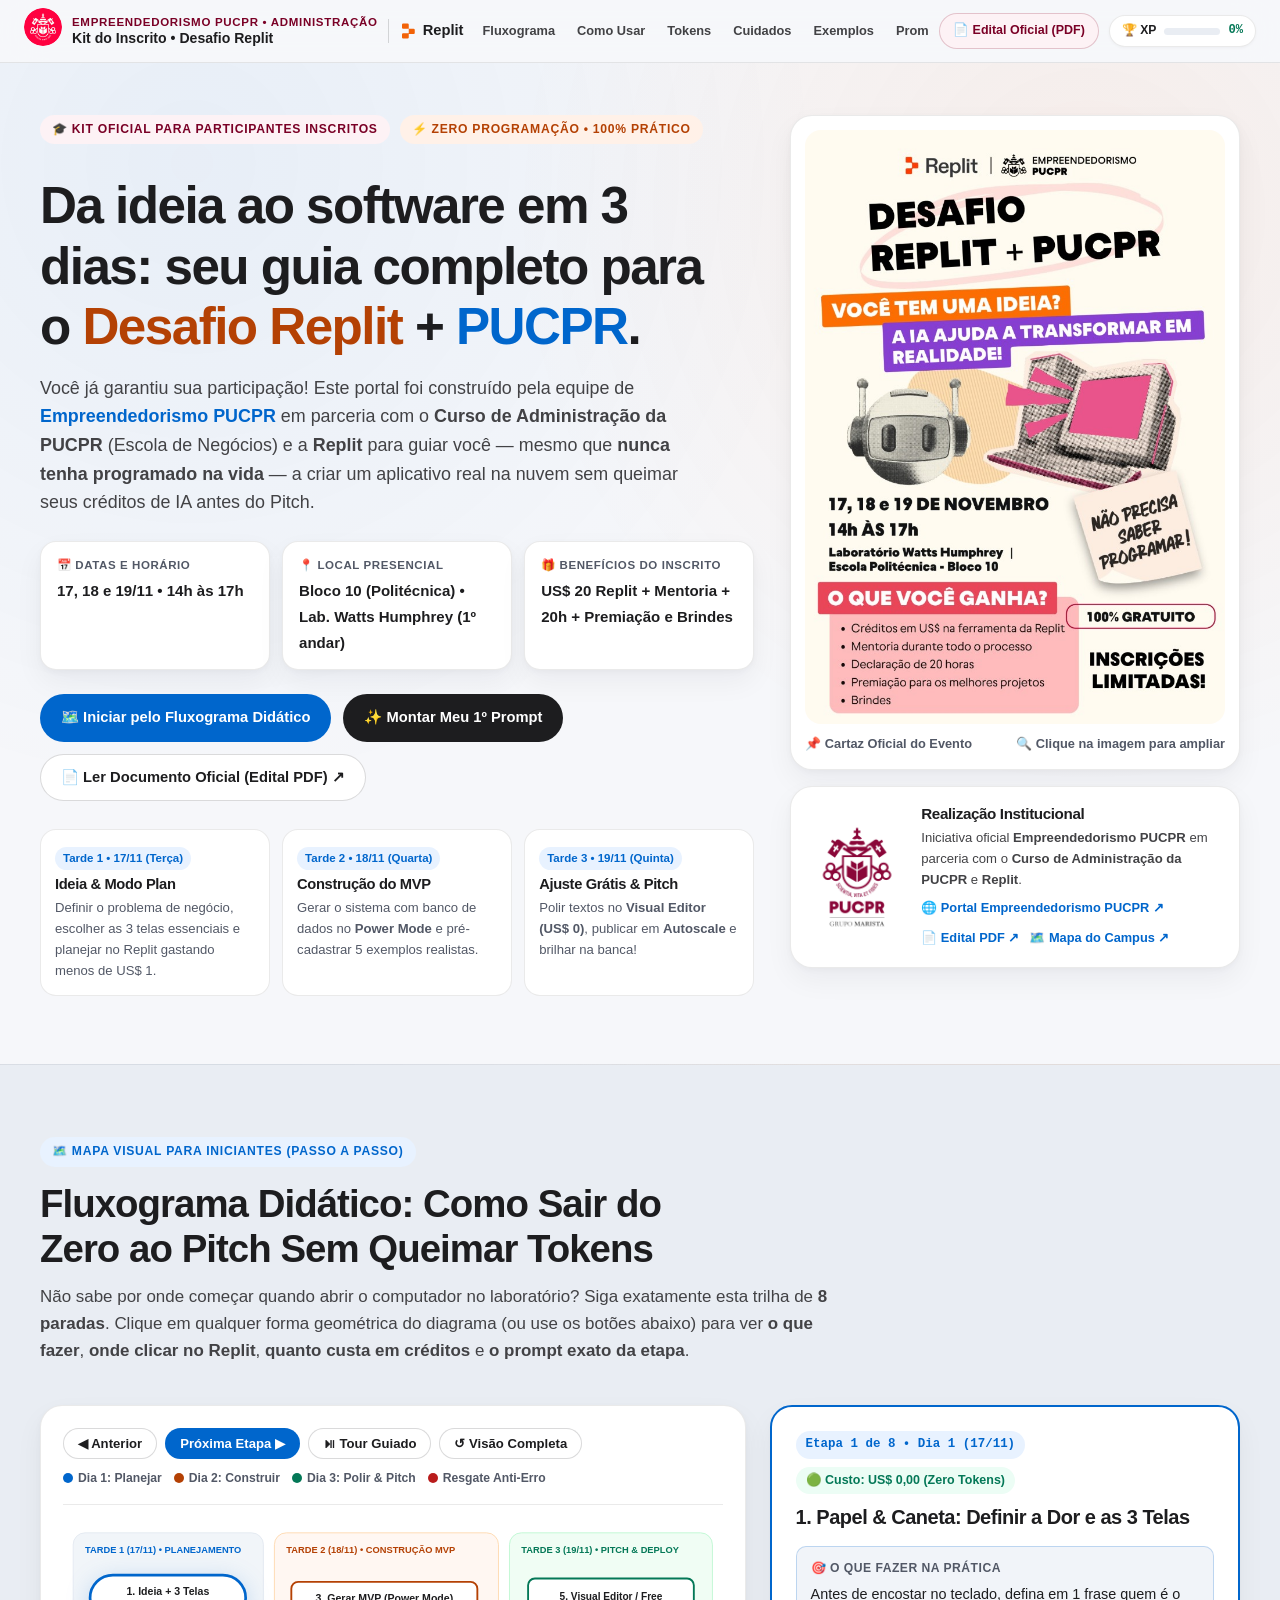
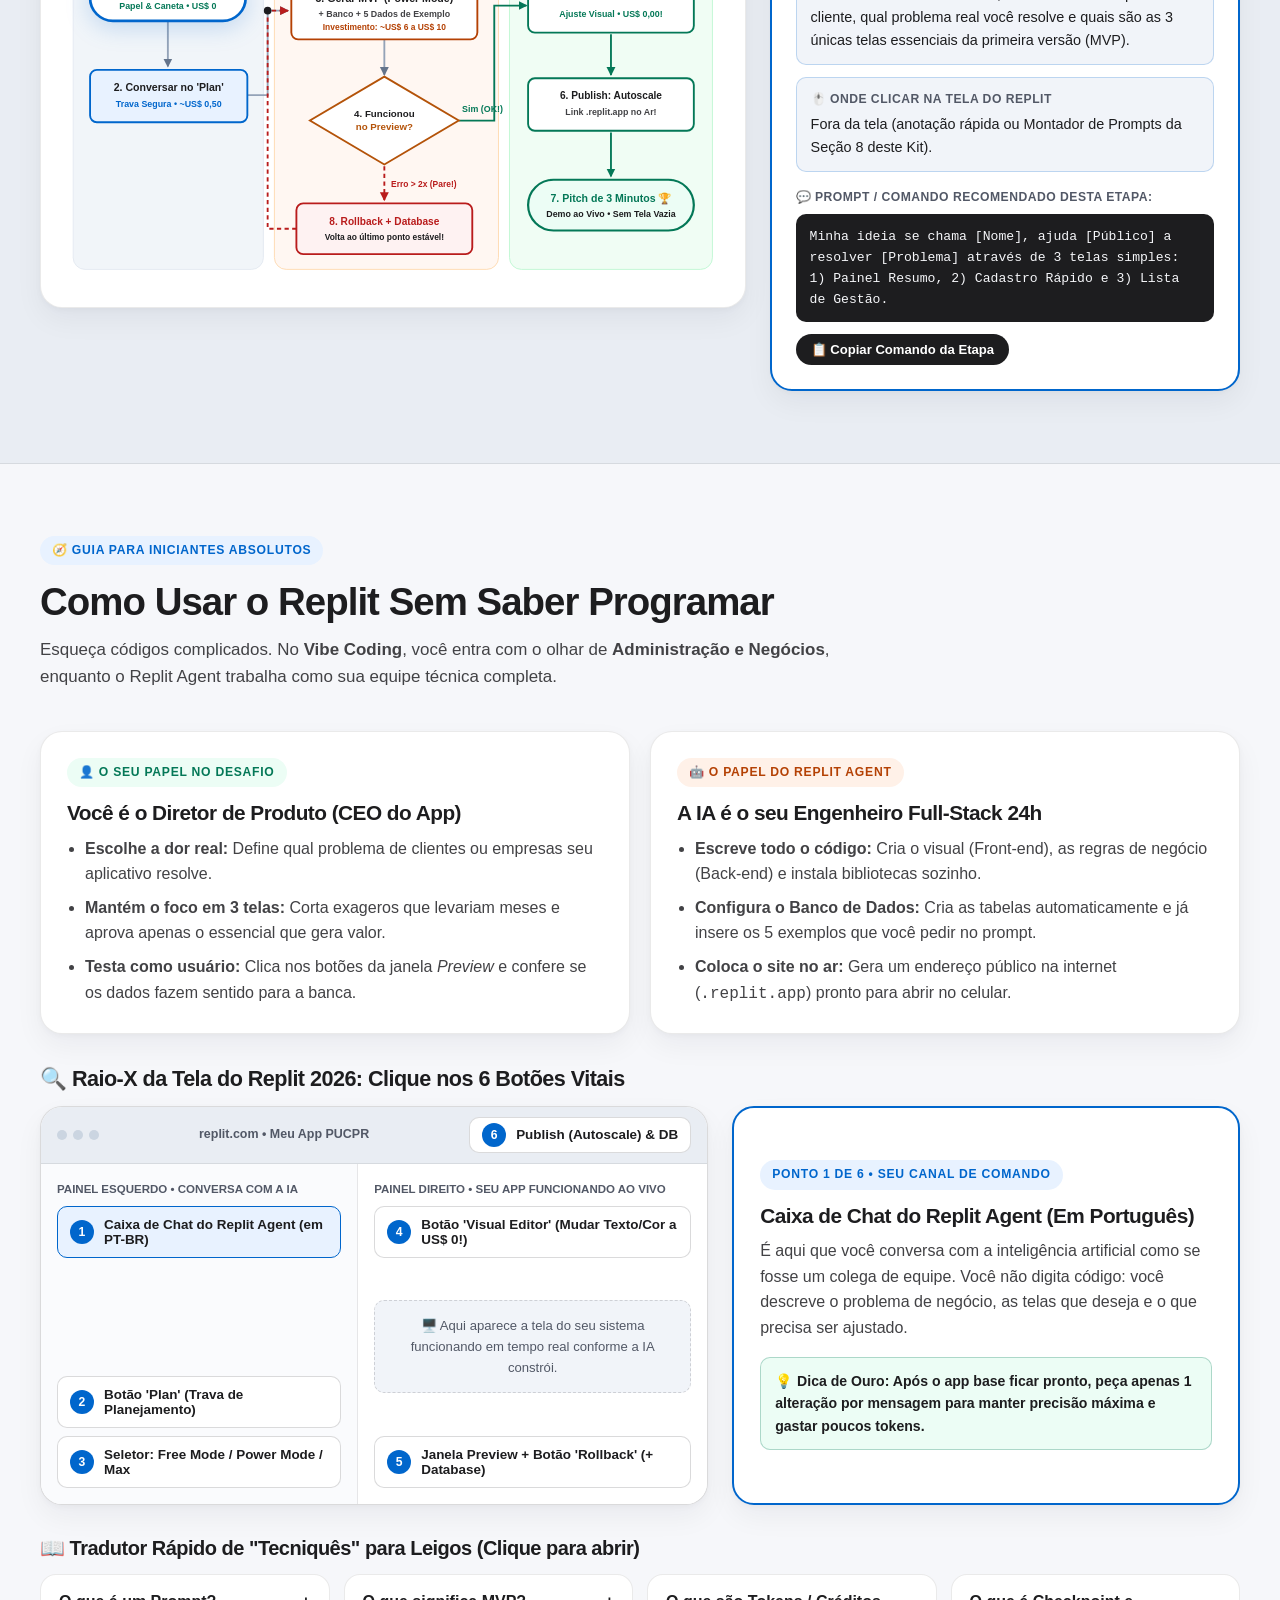
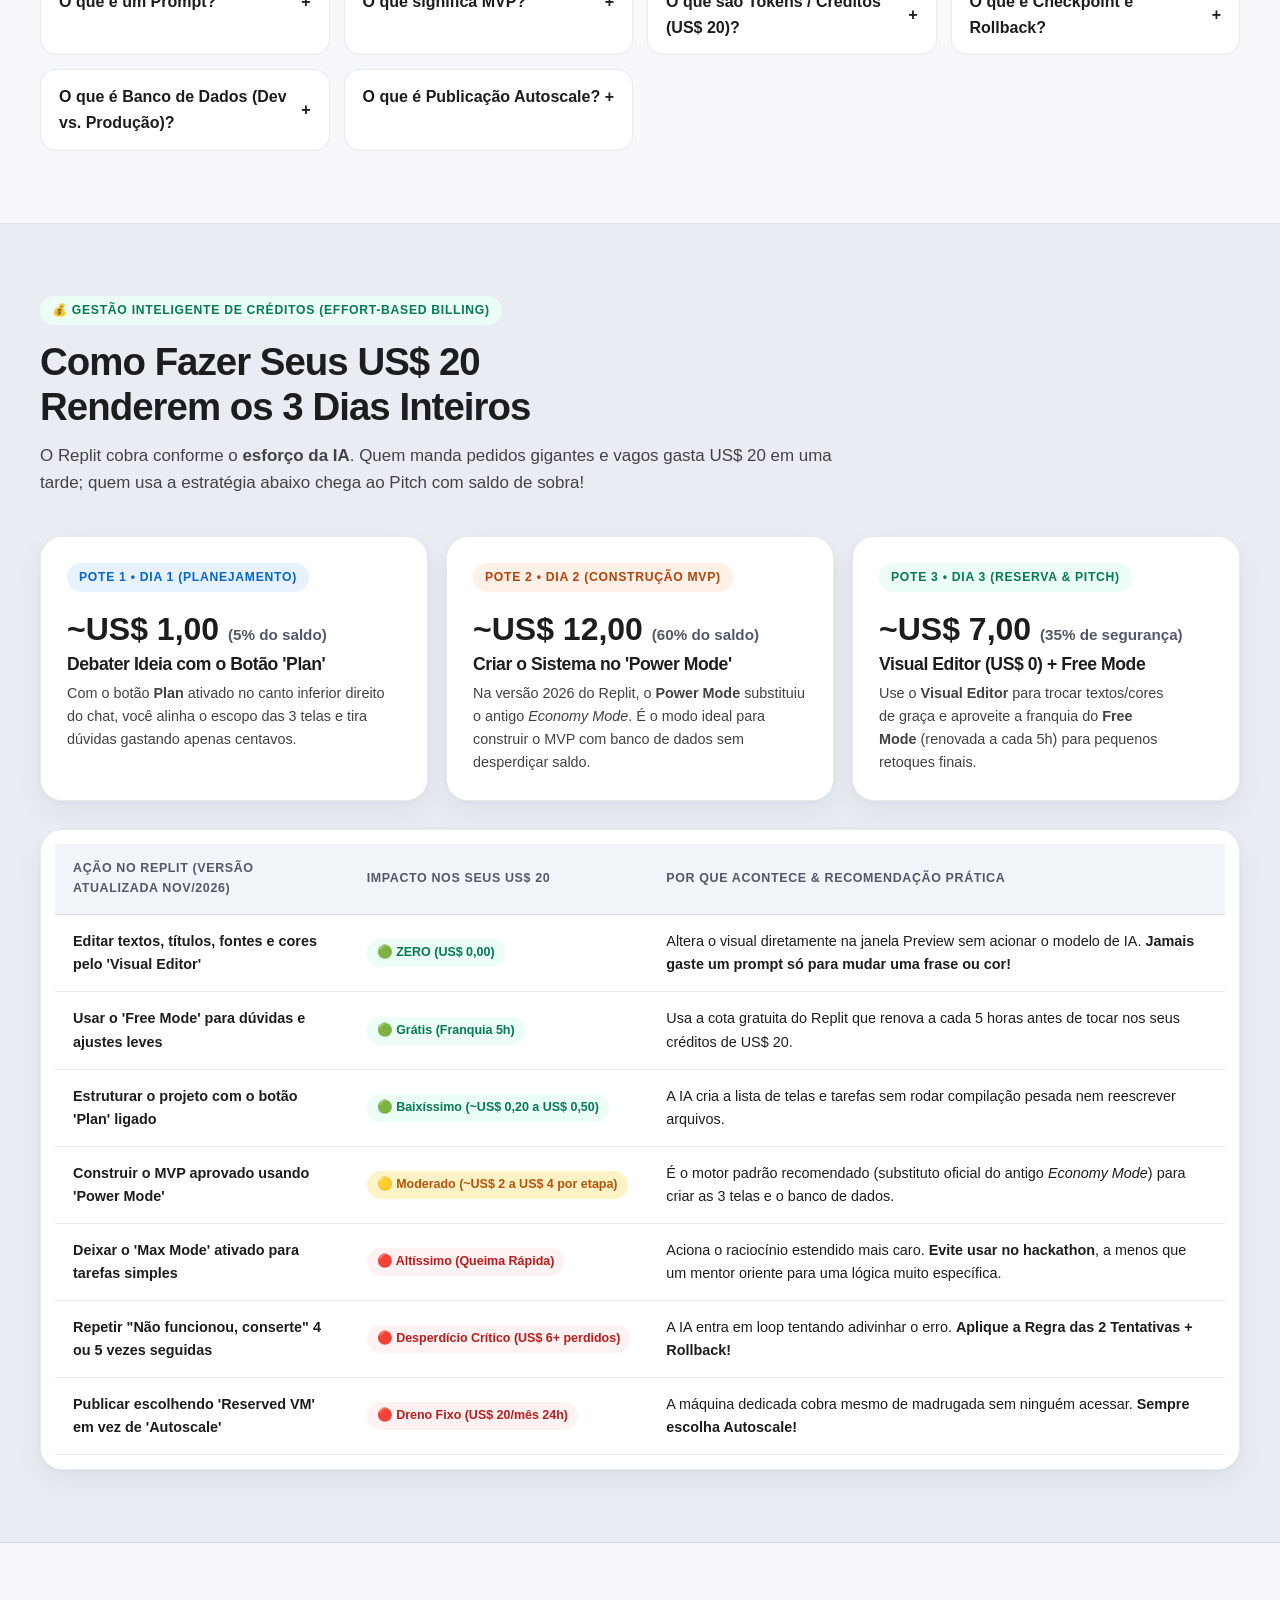
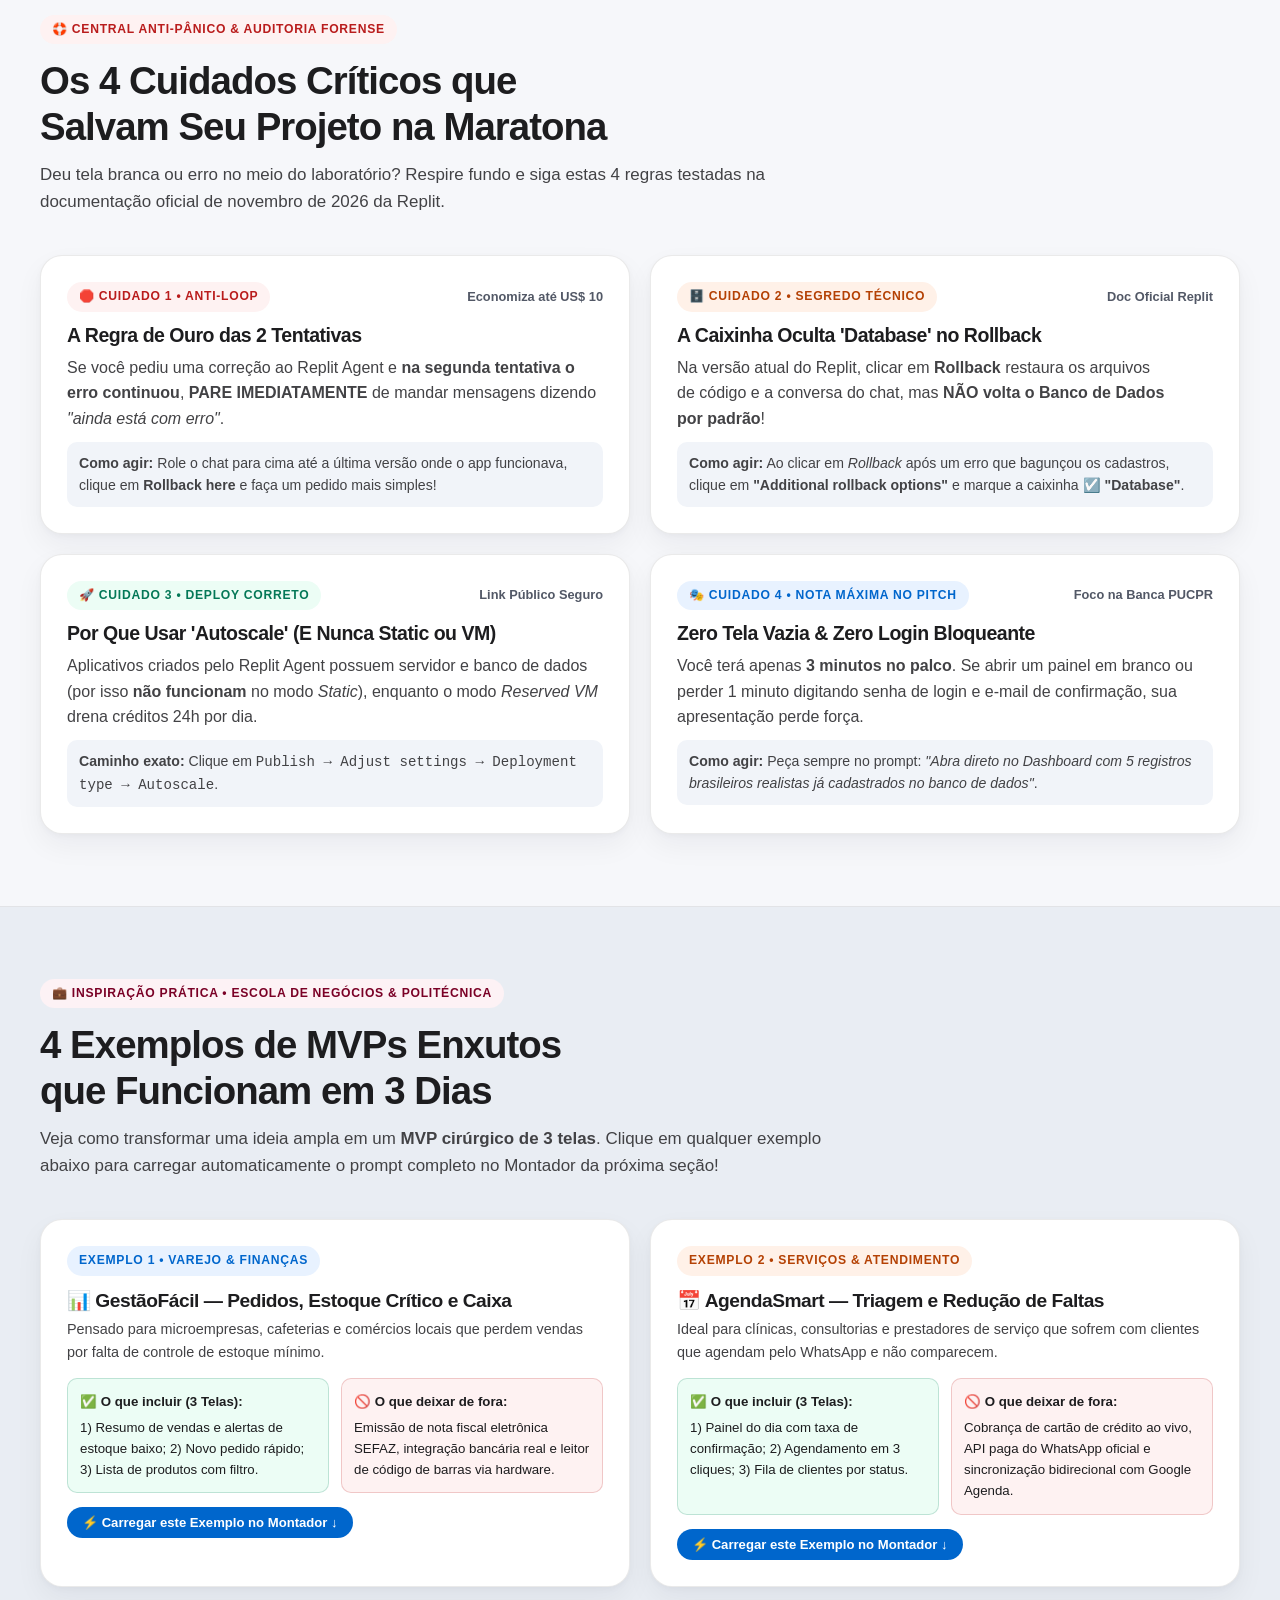
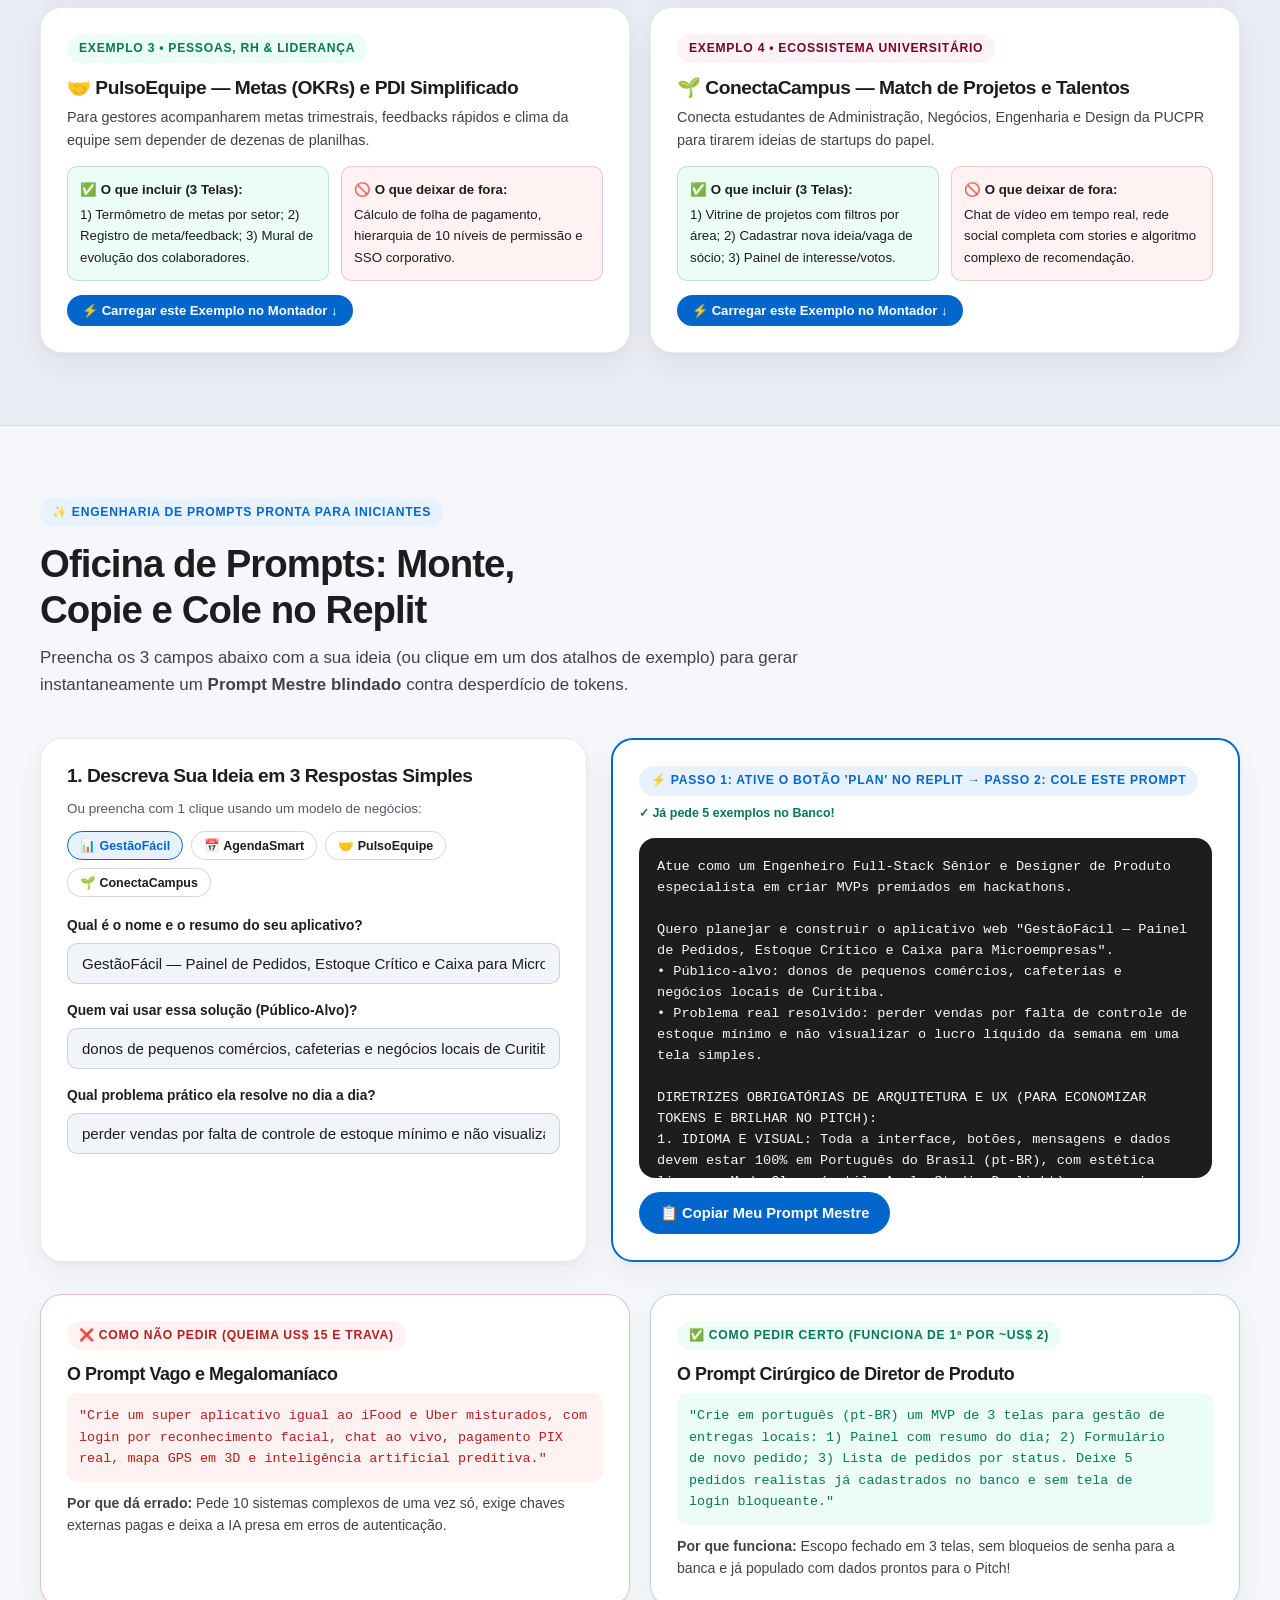
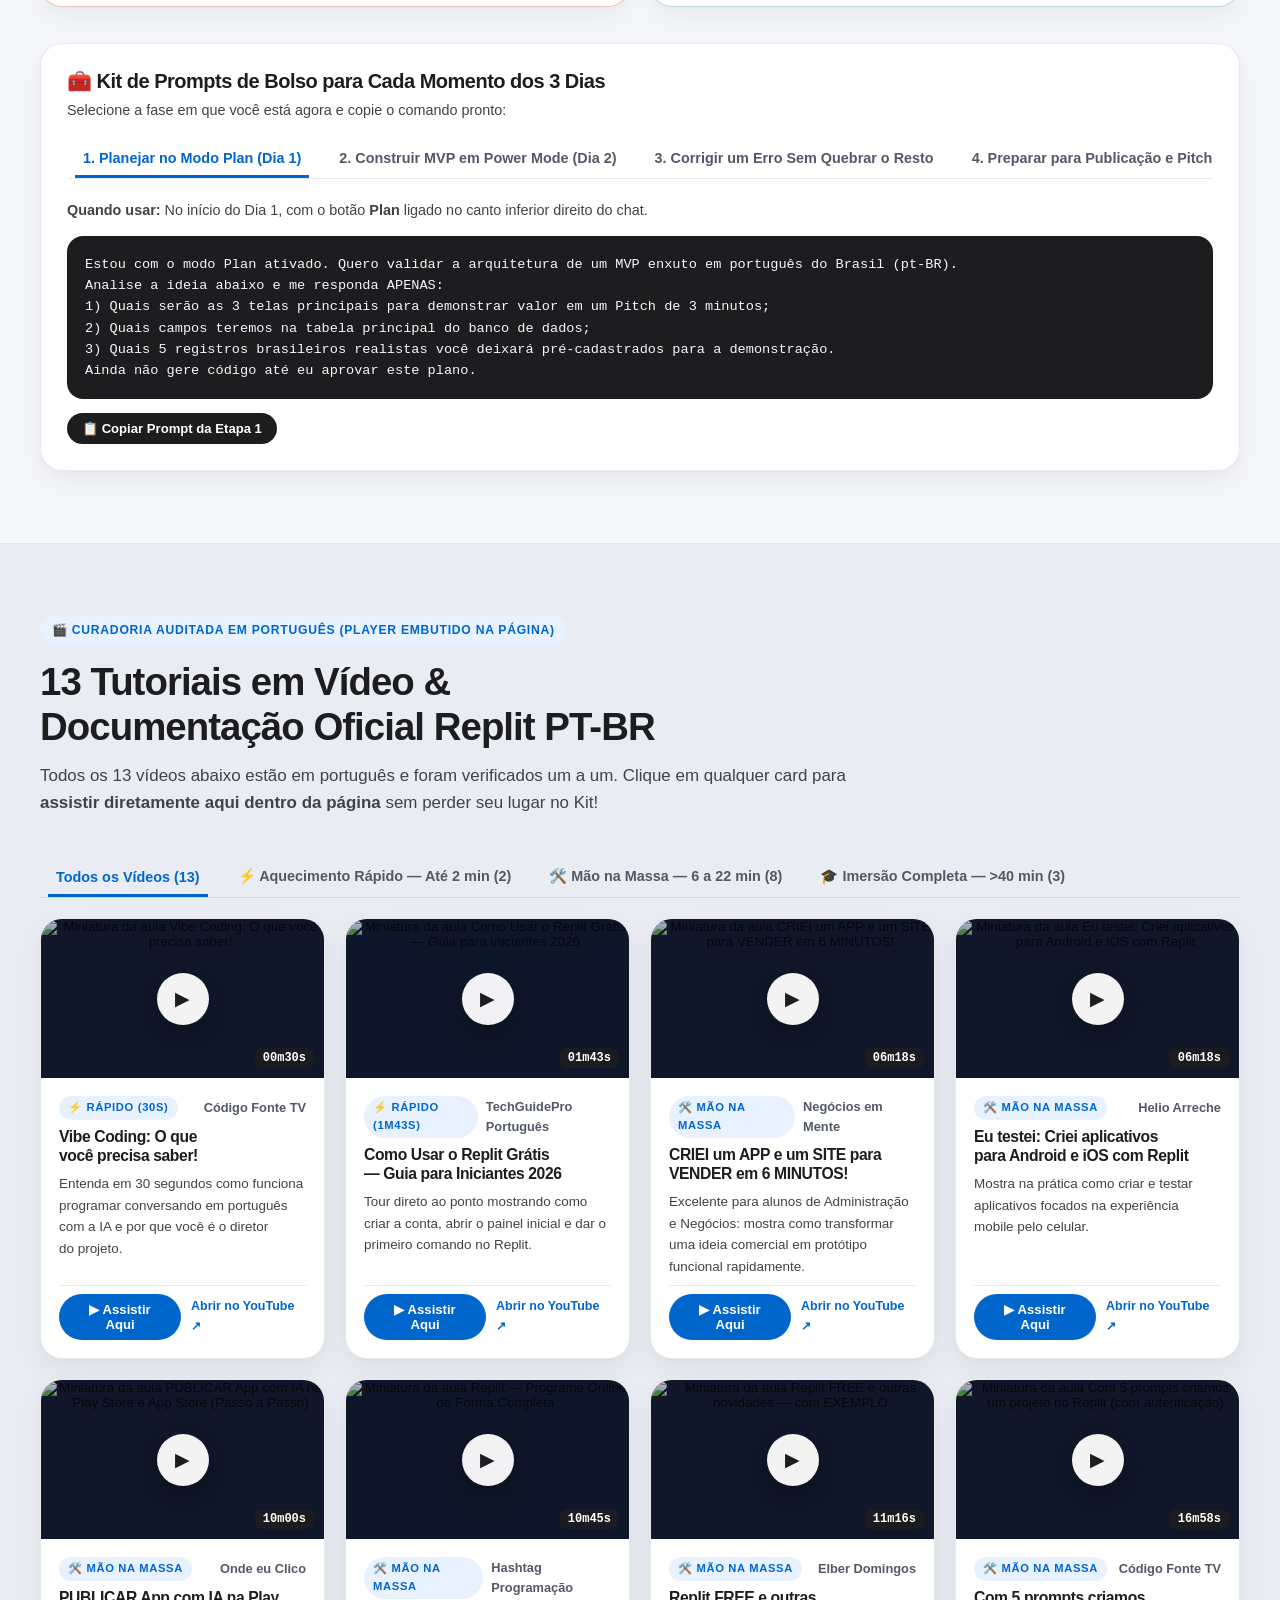
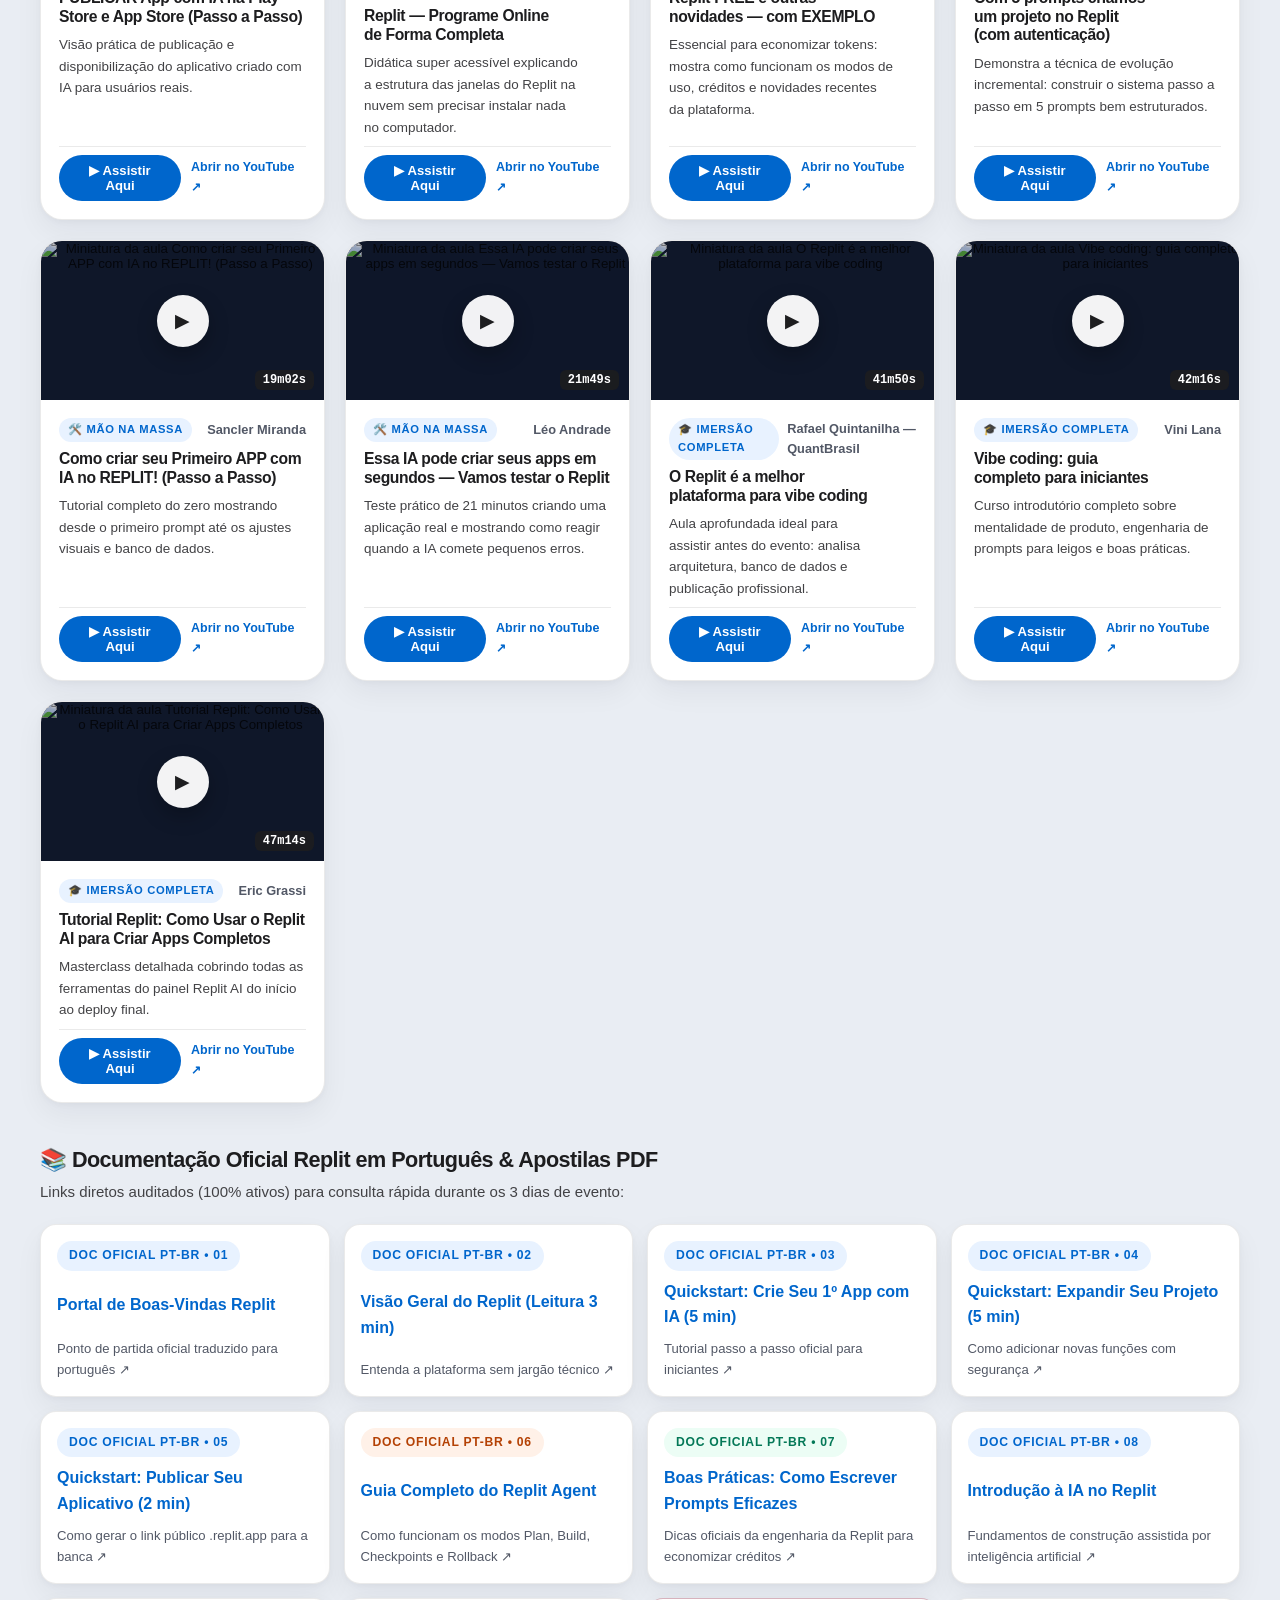
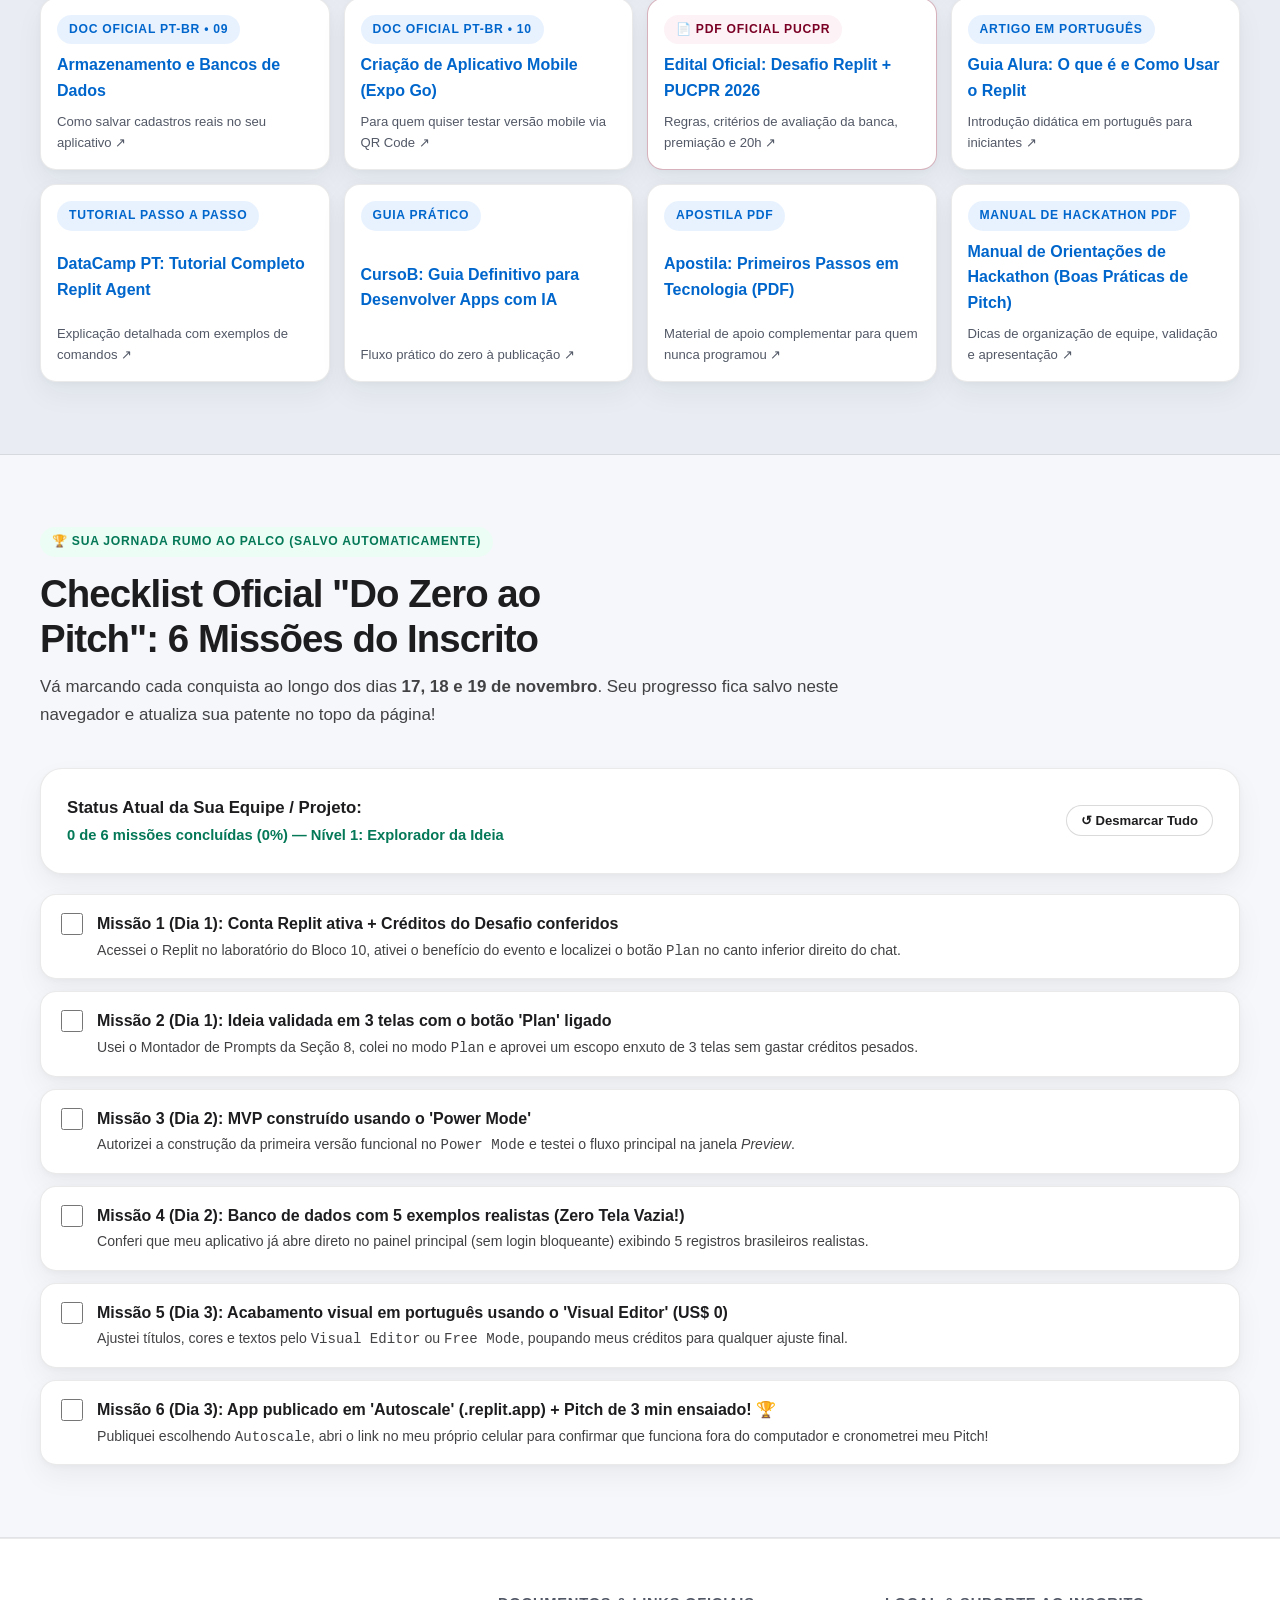
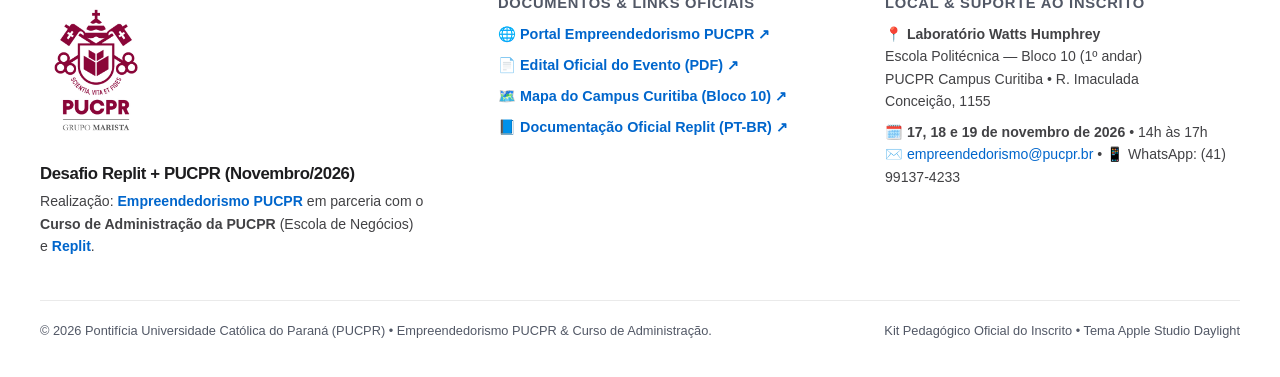
==== commit 965c7da2: "polish(ui,a11y): apply revisor-qualidade audit improvements and 320px/navbar polish (v1.0.1)" ====
--- a/src/index.html
+++ b/src/index.html
@@ -5,8 +5,8 @@
   <meta name="viewport" content="width=device-width, initial-scale=1.0">
   <title>Kit Oficial do Inscrito — Desafio Replit + PUCPR | Da Ideia ao Software</title>
   <meta name="description" content="Guia prático, dicas de economia de tokens (US$ 20), fluxograma interativo, oficina de prompts e tutoriais em vídeo para os inscritos no Desafio Replit + PUCPR (17, 18 e 19/11 no Bloco 10 — Politécnica). Realização Empreendedorismo PUCPR em parceria com o Curso de Administração da PUCPR e Replit.">
-  <link rel="icon" type="image/png" href="./assets/img/logo-pucpr-selo.png">
-  <link rel="stylesheet" href="./assets/css/styles.css">
+  <link rel="icon" type="image/png" href="../assets/img/logo-pucpr-selo.png">
+  <link rel="stylesheet" href="../assets/css/styles.css">
 </head>
 <body>
   <a href="#conteudo-principal" class="skip-link">Pular para o conteúdo principal</a>
@@ -18,7 +18,7 @@
     <div class="container header-inner">
       <div class="brand-cluster">
         <a href="https://empreendedorismo.pucpr.br/" target="_blank" rel="noopener" title="Empreendedorismo PUCPR">
-          <img src="./assets/img/logo-pucpr-selo.png" alt="Selo Oficial Brasão PUCPR" class="brand-selo" width="38" height="38">
+          <img src="../assets/img/logo-pucpr-selo.png" alt="Selo Oficial Brasão PUCPR" class="brand-selo" width="38" height="38">
         </a>
         <div class="brand-text-group">
           <span class="brand-eyebrow">Empreendedorismo PUCPR • Administração</span>
@@ -36,11 +36,11 @@
       <nav class="main-nav" aria-label="Navegação das seções do Kit">
         <a href="#fluxograma" class="nav-link">Fluxograma</a>
         <a href="#como-usar" class="nav-link">Como Usar</a>
-        <a href="#economia" class="nav-link">Economizar Tokens</a>
+        <a href="#economia" class="nav-link">Tokens</a>
         <a href="#cuidados" class="nav-link">Cuidados</a>
         <a href="#exemplos" class="nav-link">Exemplos</a>
         <a href="#prompts" class="nav-link">Prompts</a>
-        <a href="#videos" class="nav-link">Vídeos &amp; Docs</a>
+        <a href="#videos" class="nav-link">Vídeos</a>
         <a href="#checklist" class="nav-link">Checklist</a>
       </nav>
 
@@ -49,7 +49,8 @@
           <span>📄 Edital Oficial (PDF)</span>
         </a>
         <a href="#checklist" class="xp-hud-pill" title="Sua evolução no Kit do Inscrito">
-          <span id="xp-rank" class="xp-rank-label">Nível 1: Explorador da Ideia</span>
+          <span style="font-weight:700;color:var(--ink-primary);">🏆 XP</span>
+          <span id="xp-rank" class="xp-rank-label">Nível 1</span>
           <span class="xp-mini-track" aria-hidden="true">
             <span id="xp-bar-fill" class="xp-mini-fill"></span>
           </span>
@@ -103,17 +104,17 @@
           <div class="days-strip">
             <article class="day-mini-card">
               <span class="day-tag">Tarde 1 • 17/11 (Terça)</span>
-              <h3>Ideia &amp; Modo Plan</h3>
+              <h2>Ideia &amp; Modo Plan</h2>
               <p>Definir o problema de negócio, escolher as 3 telas essenciais e planejar no Replit gastando menos de US$ 1.</p>
             </article>
             <article class="day-mini-card">
               <span class="day-tag">Tarde 2 • 18/11 (Quarta)</span>
-              <h3>Construção do MVP</h3>
+              <h2>Construção do MVP</h2>
               <p>Gerar o sistema com banco de dados no <strong>Power Mode</strong> e pré-cadastrar 5 exemplos realistas.</p>
             </article>
             <article class="day-mini-card">
               <span class="day-tag">Tarde 3 • 19/11 (Quinta)</span>
-              <h3>Ajuste Grátis &amp; Pitch</h3>
+              <h2>Ajuste Grátis &amp; Pitch</h2>
               <p>Polir textos no <strong>Visual Editor (US$ 0)</strong>, publicar em <strong>Autoscale</strong> e brilhar na banca!</p>
             </article>
           </div>
@@ -123,7 +124,7 @@
         <div class="hero-visual-stack">
           <div class="poster-showcase-card">
             <button type="button" id="btn-open-poster" class="poster-btn-trigger" aria-label="Ampliar Cartaz Oficial do Desafio Replit + PUCPR em tela cheia">
-              <img src="./assets/img/cartaz-desafio-replit.jpg" alt="Cartaz Oficial Desafio Replit + PUCPR: 17, 18 e 19 de novembro, 14h às 17h, Laboratório Watts Humphrey, Escola Politécnica - Bloco 10" class="poster-img" width="723" height="1024">
+              <img src="../assets/img/cartaz-desafio-replit.jpg" alt="Cartaz Oficial Desafio Replit + PUCPR: 17, 18 e 19 de novembro, 14h às 17h, Laboratório Watts Humphrey, Escola Politécnica - Bloco 10" class="poster-img" width="723" height="1024">
             </button>
             <div class="poster-caption-bar">
               <span>📌 Cartaz Oficial do Evento</span>
@@ -132,9 +133,9 @@
           </div>
 
           <div class="chancela-institucional-card">
-            <img src="./assets/img/logo-pucpr-marista.jpg" alt="Brasão Oficial PUCPR — Grupo Marista" class="logo-marista-vertical" width="92" height="122">
+            <img src="../assets/img/logo-pucpr-marista.jpg" alt="Brasão Oficial PUCPR — Grupo Marista" class="logo-marista-vertical" width="92" height="122">
             <div class="chancela-copy">
-              <h3>Realização Institucional</h3>
+              <h2>Realização Institucional</h2>
               <p>Iniciativa oficial <strong>Empreendedorismo PUCPR</strong> em parceria com o <strong>Curso de Administração da PUCPR</strong> e <strong>Replit</strong>.</p>
               <div class="chancela-links">
                 <a href="https://empreendedorismo.pucpr.br/" target="_blank" rel="noopener">🌐 Portal Empreendedorismo PUCPR ↗</a>
@@ -431,7 +432,7 @@
             <p id="xray-detail-body" style="margin-bottom:16px;">
               É aqui que você conversa com a inteligência artificial como se fosse um colega de equipe. Você não digita código: você descreve o problema de negócio, as telas que deseja e o que precisa ser ajustado.
             </p>
-            <div style="background:var(--semantic-ok-soft);border-left:4px solid var(--semantic-ok);padding:12px 14px;border-radius:var(--radius-sm);font-size:0.88rem;color:var(--ink-primary);font-weight:600;" id="xray-detail-tip">
+            <div style="background:var(--semantic-ok-soft);border:1px solid rgba(4, 120, 87, 0.28);padding:12px 14px;border-radius:var(--radius-sm);font-size:0.88rem;color:var(--ink-primary);font-weight:600;" id="xray-detail-tip">
               💡 Dica de Ouro: Após o app base ficar pronto, peça apenas 1 alteração por mensagem para manter precisão máxima e gastar poucos tokens.
             </div>
           </aside>
@@ -772,7 +773,7 @@
 
         <!-- 8.2 Duelo Visual de Prompts (Errado vs Certo) -->
         <div class="cards-grid-2" style="margin-bottom:36px;">
-          <article class="bento-card" style="border-left:5px solid var(--semantic-danger);">
+          <article class="bento-card" style="border:1.5px solid rgba(185, 28, 28, 0.28);">
             <span class="eyebrow-pill danger">❌ Como NÃO pedir (Queima US$ 15 e trava)</span>
             <h3 style="font-size:1.12rem;margin-bottom:8px;">O Prompt Vago e Megalomaníaco</h3>
             <p style="font-family:var(--font-mono);font-size:0.84rem;background:var(--semantic-danger-soft);color:var(--semantic-danger);padding:12px;border-radius:var(--radius-sm);margin-bottom:10px;">
@@ -783,7 +784,7 @@
             </p>
           </article>
 
-          <article class="bento-card" style="border-left:5px solid var(--semantic-ok);">
+          <article class="bento-card" style="border:1.5px solid rgba(4, 120, 87, 0.28);">
             <span class="eyebrow-pill ok">✅ Como pedir CERTO (Funciona de 1ª por ~US$ 2)</span>
             <h3 style="font-size:1.12rem;margin-bottom:8px;">O Prompt Cirúrgico de Diretor de Produto</h3>
             <p style="font-family:var(--font-mono);font-size:0.84rem;background:var(--semantic-ok-soft);color:var(--semantic-ok);padding:12px;border-radius:var(--radius-sm);margin-bottom:10px;">
@@ -1073,7 +1074,7 @@
     <div class="container">
       <div class="footer-grid">
         <div>
-          <img src="./assets/img/logo-pucpr-marista.jpg" alt="Logo Oficial PUCPR — Grupo Marista" class="footer-logo-marista" width="112" height="149">
+          <img src="../assets/img/logo-pucpr-marista.jpg" alt="Logo Oficial PUCPR — Grupo Marista" class="footer-logo-marista" width="112" height="149">
           <h3 style="font-size:1.05rem;margin-bottom:6px;">Desafio Replit + PUCPR (Novembro/2026)</h3>
           <p style="font-size:0.88rem;color:var(--ink-secondary);margin-bottom:10px;">
             Realização: <strong><a href="https://empreendedorismo.pucpr.br/" target="_blank" rel="noopener">Empreendedorismo PUCPR</a></strong> em parceria com o <strong>Curso de Administração da PUCPR</strong> (Escola de Negócios) e <strong><a href="https://replit.com/" target="_blank" rel="noopener">Replit</a></strong>.
@@ -1137,10 +1138,10 @@
       <button type="button" id="poster-modal-close" class="btn btn-secondary btn-sm" aria-label="Fechar visualização do cartaz">✕ Fechar</button>
     </div>
     <div style="padding:16px;background:var(--bg-subtle);text-align:center;">
-      <img src="./assets/img/cartaz-desafio-replit.jpg" alt="Cartaz Oficial Ampliado do Desafio Replit + PUCPR" style="max-width:100%;max-height:76vh;border-radius:var(--radius-sm);">
+      <img src="../assets/img/cartaz-desafio-replit.jpg" alt="Cartaz Oficial Ampliado do Desafio Replit + PUCPR" style="max-width:100%;max-height:76vh;border-radius:var(--radius-sm);">
     </div>
   </dialog>
 
-  <script src="./assets/js/app.js"></script>
+  <script src="../assets/js/app.js"></script>
 </body>
 </html>
--- a/assets/css/styles.css
+++ b/assets/css/styles.css
@@ -0,0 +1,1637 @@
+/* ==========================================================================
+   Kit Oficial do Inscrito — Desafio Replit + PUCPR (Nov/2026)
+   Design System: 100% Apple Studio Daylight (ADR 0006 + modern-web-guidance)
+   ========================================================================== */
+
+:root {
+  /* Superfícies Daylight (Alabastro Frio + Cartões Bento Elevados) */
+  --bg-canvas: #F6F7FA;
+  --bg-stage: #E9EDF3;
+  --bg-card: #FFFFFF;
+  --bg-subtle: #F1F4F9;
+  --bg-glass: rgba(246, 247, 250, 0.88);
+
+  /* Hierarquia Tipográfica Grafite (Contraste WCAG AAA/AA verificado) */
+  --ink-primary: #1D1D1F;     /* ~15.7:1 sobre #F6F7FA */
+  --ink-secondary: #424245;   /* ~9.3:1 sobre #F6F7FA */
+  --ink-muted: #525866;       /* ~6.6:1 sobre #F6F7FA */
+
+  /* Acentos Semânticos Calibrados para Fundo Claro */
+  --accent-safira: #0066CC;          /* 5.2:1 — Ações primárias, links, Modo Plan */
+  --accent-safira-hover: #004C99;
+  --accent-safira-soft: #E8F2FF;
+
+  --accent-replit-ink: #B44104;      /* 5.5:1 — Texto/badges laranja sobre fundo claro */
+  --accent-replit-fill: #F26207;     /* Marca Replit oficial para ícones/detalhes */
+  --accent-replit-soft: #FFF1E8;
+
+  --accent-pucpr: #7A0026;           /* Bordô institucional PUCPR (7.8:1) */
+  --accent-pucpr-soft: #FDF2F5;
+
+  --semantic-ok: #047857;            /* 5.4:1 — Economia / Grátis / Sucesso */
+  --semantic-ok-soft: #ECFDF5;
+  --semantic-warn: #B45309;          /* 5.0:1 — Atenção / Consumo Moderado */
+  --semantic-warn-soft: #FEF3C7;
+  --semantic-danger: #B91C1C;        /* 6.4:1 — Risco de queimar tokens / Loop */
+  --semantic-danger-soft: #FEF2F2;
+
+  /* Bordas e Sombras Editoriais Apple */
+  --border-hairline: rgba(29, 29, 31, 0.09);
+  --border-strong: rgba(29, 29, 31, 0.16);
+  --shadow-card: 0 2px 6px rgba(15, 23, 42, 0.03), 0 12px 28px rgba(15, 23, 42, 0.05);
+  --shadow-hover: 0 6px 16px rgba(15, 23, 42, 0.06), 0 20px 40px rgba(15, 23, 42, 0.09);
+  --shadow-modal: 0 24px 64px rgba(15, 23, 42, 0.24);
+
+  /* Raios e Espaçamentos */
+  --radius-sm: 10px;
+  --radius-md: 16px;
+  --radius-lg: 22px;
+  --radius-xl: 28px;
+  --radius-pill: 999px;
+
+  /* Tipografia Nativa Apple / Moderna */
+  --font-sans: -apple-system, BlinkMacSystemFont, "SF Pro Display", "SF Pro Text", "Inter", "Segoe UI", Roboto, sans-serif;
+  --font-mono: "SF Mono", "JetBrains Mono", "Fira Code", Consolas, monospace;
+
+  /* Easing e Tempo (<= 240ms) */
+  --ease-out-expo: cubic-bezier(0.22, 1, 0.36, 1);
+}
+
+*,
+*::before,
+*::after {
+  box-sizing: border-box;
+  margin: 0;
+  padding: 0;
+}
+
+html {
+  scroll-behavior: smooth;
+  font-size: 16px;
+  -webkit-text-size-adjust: 100%;
+}
+
+section[id],
+div[id] {
+  scroll-margin-top: 84px;
+}
+
+body {
+  font-family: var(--font-sans);
+  background-color: var(--bg-canvas);
+  color: var(--ink-primary);
+  line-height: 1.6;
+  -webkit-font-smoothing: antialiased;
+  overflow-x: hidden;
+}
+
+/* modern-web-guidance: improve-text-layout-and-legibility */
+h1, h2, h3, h4 {
+  color: var(--ink-primary);
+  letter-spacing: -0.025em;
+  line-height: 1.18;
+  text-wrap: balance;
+}
+
+p, li, dd {
+  color: var(--ink-secondary);
+  text-wrap: pretty;
+}
+
+a {
+  color: var(--accent-safira);
+  text-decoration: none;
+  transition: color 180ms var(--ease-out-expo);
+}
+
+a:hover {
+  color: var(--accent-safira-hover);
+}
+
+:focus-visible {
+  outline: 3px solid var(--accent-safira);
+  outline-offset: 3px;
+  border-radius: 6px;
+}
+
+.skip-link {
+  position: absolute;
+  top: -100px;
+  left: 16px;
+  background: var(--ink-primary);
+  color: #FFFFFF;
+  padding: 10px 18px;
+  border-radius: var(--radius-sm);
+  font-weight: 600;
+  z-index: 9999;
+}
+
+.skip-link:focus,
+.skip-link:hover {
+  top: 12px;
+  color: #FFFFFF;
+}
+
+.container {
+  width: 100%;
+  max-width: 1200px;
+  margin-inline: auto;
+}
+
+/* ==========================================================================
+   1. Barra Superior Daylight Glass + HUD Gamificado Compacto (< 8% viewport)
+   ========================================================================== */
+.site-header {
+  position: sticky;
+  top: 0;
+  z-index: 100;
+  background: var(--bg-glass);
+  backdrop-filter: saturate(180%) blur(20px);
+  -webkit-backdrop-filter: saturate(180%) blur(20px);
+  border-bottom: 1px solid var(--border-hairline);
+  padding-inline: 24px;
+}
+
+.header-inner {
+  display: flex;
+  align-items: center;
+  justify-content: space-between;
+  gap: 10px;
+  min-height: 62px;
+  padding-block: 8px;
+  max-width: 1380px;
+  margin-inline: auto;
+}
+
+.brand-cluster {
+  display: flex;
+  align-items: center;
+  gap: 10px;
+  flex-shrink: 0;
+}
+
+.brand-selo {
+  width: 38px;
+  height: 38px;
+  border-radius: 50%;
+  object-fit: contain;
+  flex-shrink: 0;
+}
+
+.brand-divider {
+  width: 1px;
+  height: 24px;
+  background: var(--border-strong);
+}
+
+.brand-replit-badge {
+  display: inline-flex;
+  align-items: center;
+  gap: 6px;
+  font-weight: 700;
+  font-size: 0.92rem;
+  color: var(--ink-primary);
+}
+
+.brand-text-group {
+  display: flex;
+  flex-direction: column;
+  line-height: 1.15;
+}
+
+.brand-eyebrow {
+  font-size: 0.72rem;
+  font-weight: 700;
+  text-transform: uppercase;
+  letter-spacing: 0.06em;
+  color: var(--accent-pucpr);
+}
+
+.brand-title {
+  font-size: 0.88rem;
+  font-weight: 700;
+  color: var(--ink-primary);
+}
+
+.main-nav {
+  display: flex;
+  align-items: center;
+  gap: 4px;
+  overflow-x: auto;
+  scrollbar-width: none;
+}
+
+.main-nav::-webkit-scrollbar {
+  display: none;
+}
+
+.nav-link {
+  display: inline-flex;
+  align-items: center;
+  min-height: 36px;
+  font-size: 0.8rem;
+  font-weight: 600;
+  color: var(--ink-secondary);
+  padding: 5px 9px;
+  border-radius: var(--radius-pill);
+  white-space: nowrap;
+  transition: background-color 180ms var(--ease-out-expo), color 180ms var(--ease-out-expo);
+}
+
+.nav-link:hover {
+  background: rgba(29, 29, 31, 0.06);
+  color: var(--ink-primary);
+}
+
+.header-actions {
+  display: flex;
+  align-items: center;
+  gap: 10px;
+  flex-shrink: 0;
+}
+
+.btn-edital-top {
+  display: inline-flex;
+  align-items: center;
+  gap: 6px;
+  font-size: 0.78rem;
+  font-weight: 700;
+  padding: 7px 13px;
+  border-radius: var(--radius-pill);
+  background: var(--accent-pucpr-soft);
+  color: var(--accent-pucpr);
+  border: 1px solid rgba(122, 0, 38, 0.2);
+  white-space: nowrap;
+}
+
+.btn-edital-top:hover {
+  background: var(--accent-pucpr);
+  color: #FFFFFF;
+}
+
+.xp-hud-pill {
+  display: inline-flex;
+  align-items: center;
+  gap: 8px;
+  background: var(--bg-card);
+  border: 1px solid var(--border-hairline);
+  padding: 5px 12px;
+  border-radius: var(--radius-pill);
+  box-shadow: 0 1px 3px rgba(15, 23, 42, 0.04);
+  font-size: 0.76rem;
+}
+
+.xp-rank-label {
+  position: absolute;
+  width: 1px;
+  height: 1px;
+  padding: 0;
+  margin: -1px;
+  overflow: hidden;
+  clip: rect(0, 0, 0, 0);
+  white-space: nowrap;
+  border: 0;
+}
+
+.xp-mini-track {
+  width: 56px;
+  height: 7px;
+  background: var(--bg-stage);
+  border-radius: var(--radius-pill);
+  overflow: hidden;
+}
+
+.xp-mini-fill {
+  height: 100%;
+  width: 0%;
+  background: linear-gradient(90deg, var(--accent-safira), var(--semantic-ok));
+  transition: width 220ms var(--ease-out-expo);
+}
+
+.xp-percent-badge {
+  font-family: var(--font-mono);
+  font-weight: 700;
+  color: var(--semantic-ok);
+}
+
+/* ==========================================================================
+   Componentes Globais: Seções, Badges, Botões e Copy Tooltip
+   ========================================================================== */
+.section-block {
+  padding: 72px 24px;
+  border-bottom: 1px solid var(--border-hairline);
+}
+
+.section-stage {
+  background-color: var(--bg-stage);
+}
+
+.section-header {
+  max-width: 820px;
+  margin-bottom: 40px;
+}
+
+.eyebrow-pill {
+  display: inline-flex;
+  align-items: center;
+  gap: 6px;
+  font-size: 0.76rem;
+  font-weight: 700;
+  text-transform: uppercase;
+  letter-spacing: 0.06em;
+  padding: 5px 12px;
+  border-radius: var(--radius-pill);
+  background: var(--accent-safira-soft);
+  color: var(--accent-safira);
+  margin-bottom: 14px;
+}
+
+.eyebrow-pill.replit {
+  background: var(--accent-replit-soft);
+  color: var(--accent-replit-ink);
+}
+
+.eyebrow-pill.pucpr {
+  background: var(--accent-pucpr-soft);
+  color: var(--accent-pucpr);
+}
+
+.eyebrow-pill.ok {
+  background: var(--semantic-ok-soft);
+  color: var(--semantic-ok);
+}
+
+.eyebrow-pill.danger {
+  background: var(--semantic-danger-soft);
+  color: var(--semantic-danger);
+}
+
+.section-title {
+  font-size: clamp(1.75rem, 3vw, 2.45rem);
+  font-weight: 800;
+  margin-bottom: 12px;
+}
+
+.section-subtitle {
+  font-size: 1.06rem;
+  color: var(--ink-secondary);
+}
+
+.bento-card {
+  background: var(--bg-card);
+  border: 1px solid var(--border-hairline);
+  border-radius: var(--radius-lg);
+  padding: 26px;
+  box-shadow: var(--shadow-card);
+}
+
+@media (prefers-reduced-motion: no-preference) {
+  .bento-card.interactive-lift {
+    transition: transform 200ms var(--ease-out-expo), box-shadow 200ms var(--ease-out-expo);
+  }
+  .bento-card.interactive-lift:hover {
+    transform: translateY(-2px);
+    box-shadow: var(--shadow-hover);
+  }
+}
+
+.btn {
+  display: inline-flex;
+  align-items: center;
+  justify-content: center;
+  gap: 8px;
+  font-family: var(--font-sans);
+  font-size: 0.92rem;
+  font-weight: 700;
+  padding: 11px 20px;
+  border-radius: var(--radius-pill);
+  border: 1px solid transparent;
+  cursor: pointer;
+  transition: background-color 180ms var(--ease-out-expo), color 180ms var(--ease-out-expo), border-color 180ms var(--ease-out-expo);
+  text-decoration: none;
+}
+
+.btn-primary {
+  background: var(--ink-primary);
+  color: #FFFFFF;
+}
+
+.btn-primary:hover {
+  background: #000000;
+  color: #FFFFFF;
+}
+
+.btn-safira {
+  background: var(--accent-safira);
+  color: #FFFFFF;
+}
+
+.btn-safira:hover {
+  background: var(--accent-safira-hover);
+  color: #FFFFFF;
+}
+
+.btn-secondary {
+  background: var(--bg-card);
+  color: var(--ink-primary);
+  border-color: var(--border-strong);
+}
+
+.btn-secondary:hover {
+  background: var(--bg-subtle);
+  color: var(--ink-primary);
+}
+
+.btn-sm {
+  font-size: 0.82rem;
+  padding: 7px 14px;
+}
+
+/* modern-web-guidance: copy-button (external live region controlled via opacity) */
+.copy-action-wrap {
+  display: inline-flex;
+  align-items: center;
+  gap: 10px;
+  position: relative;
+}
+
+.copy-tip {
+  display: inline-flex;
+  align-items: center;
+  gap: 4px;
+  font-size: 0.8rem;
+  font-weight: 700;
+  color: var(--semantic-ok);
+  background: var(--semantic-ok-soft);
+  border: 1px solid rgba(4, 120, 87, 0.25);
+  padding: 5px 11px;
+  border-radius: var(--radius-pill);
+  opacity: 0;
+  pointer-events: none;
+  transition: opacity 180ms var(--ease-out-expo);
+}
+
+.copy-tip.visible {
+  opacity: 1;
+}
+
+/* ==========================================================================
+   2. Hero do Inscrito + Cartaz Oficial + Chancela PUCPR
+   ========================================================================== */
+.hero-section {
+  padding: 52px 24px 68px;
+  background: radial-gradient(circle at 15% 10%, rgba(0, 102, 204, 0.06), transparent 45%),
+              radial-gradient(circle at 85% 15%, rgba(242, 98, 7, 0.07), transparent 42%),
+              var(--bg-canvas);
+  border-bottom: 1px solid var(--border-hairline);
+}
+
+.hero-grid {
+  display: grid;
+  grid-template-columns: 1.35fr 0.85fr;
+  gap: 36px;
+  align-items: start;
+}
+
+.hero-chancela-bar {
+  display: flex;
+  flex-wrap: wrap;
+  align-items: center;
+  gap: 10px;
+  margin-bottom: 18px;
+}
+
+.hero-title {
+  font-size: clamp(2.1rem, 4vw, 3.25rem);
+  font-weight: 800;
+  letter-spacing: -0.03em;
+  margin-bottom: 16px;
+}
+
+.hero-title .highlight-safira {
+  color: var(--accent-safira);
+}
+
+.hero-title .highlight-replit {
+  color: var(--accent-replit-ink);
+}
+
+.hero-lead {
+  font-size: 1.12rem;
+  color: var(--ink-secondary);
+  margin-bottom: 24px;
+  max-width: 65ch;
+}
+
+.event-logistics-grid {
+  display: grid;
+  grid-template-columns: repeat(3, 1fr);
+  gap: 12px;
+  margin-bottom: 24px;
+}
+
+.logistic-pill-card {
+  background: var(--bg-card);
+  border: 1px solid var(--border-hairline);
+  border-radius: var(--radius-md);
+  padding: 14px 16px;
+  box-shadow: var(--shadow-card);
+}
+
+.logistic-label {
+  display: block;
+  font-size: 0.72rem;
+  font-weight: 700;
+  text-transform: uppercase;
+  letter-spacing: 0.05em;
+  color: var(--ink-muted);
+  margin-bottom: 4px;
+}
+
+.logistic-value {
+  font-size: 0.94rem;
+  font-weight: 700;
+  color: var(--ink-primary);
+}
+
+.hero-cta-row {
+  display: flex;
+  flex-wrap: wrap;
+  gap: 12px;
+  margin-bottom: 28px;
+}
+
+.days-strip {
+  display: grid;
+  grid-template-columns: repeat(3, 1fr);
+  gap: 12px;
+}
+
+.day-mini-card {
+  background: var(--bg-card);
+  border: 1px solid var(--border-hairline);
+  border-radius: var(--radius-md);
+  padding: 14px;
+}
+
+.day-tag {
+  display: inline-block;
+  font-size: 0.72rem;
+  font-weight: 700;
+  padding: 2px 8px;
+  border-radius: var(--radius-pill);
+  background: var(--accent-safira-soft);
+  color: var(--accent-safira);
+  margin-bottom: 6px;
+}
+
+.day-mini-card h2,
+.day-mini-card h3 {
+  font-size: 0.92rem;
+  margin-bottom: 4px;
+}
+
+.day-mini-card p {
+  font-size: 0.82rem;
+  color: var(--ink-muted);
+}
+
+/* Coluna Visual Direita do Hero: Cartaz Oficial + Card PUCPR Marista */
+.hero-visual-stack {
+  display: flex;
+  flex-direction: column;
+  gap: 16px;
+}
+
+.poster-showcase-card {
+  background: var(--bg-card);
+  border: 1px solid var(--border-hairline);
+  border-radius: var(--radius-lg);
+  padding: 14px;
+  box-shadow: var(--shadow-card);
+}
+
+.poster-btn-trigger {
+  display: block;
+  width: 100%;
+  border: none;
+  background: transparent;
+  cursor: zoom-in;
+  border-radius: var(--radius-md);
+  overflow: hidden;
+  position: relative;
+}
+
+.poster-img {
+  width: 100%;
+  height: auto;
+  display: block;
+  border-radius: var(--radius-sm);
+}
+
+.poster-caption-bar {
+  display: flex;
+  align-items: center;
+  justify-content: space-between;
+  padding-top: 10px;
+  font-size: 0.8rem;
+  color: var(--ink-muted);
+  font-weight: 600;
+}
+
+.chancela-institucional-card {
+  background: #FFFFFF;
+  border: 1px solid var(--border-hairline);
+  border-radius: var(--radius-lg);
+  padding: 18px 20px;
+  display: flex;
+  align-items: center;
+  gap: 18px;
+  box-shadow: var(--shadow-card);
+}
+
+.logo-marista-vertical {
+  width: 92px;
+  height: auto;
+  object-fit: contain;
+  flex-shrink: 0;
+}
+
+.chancela-copy h2,
+.chancela-copy h3 {
+  font-size: 0.95rem;
+  margin-bottom: 4px;
+  color: var(--ink-primary);
+}
+
+.chancela-copy p {
+  font-size: 0.82rem;
+  color: var(--ink-secondary);
+  margin-bottom: 8px;
+}
+
+.chancela-links {
+  display: flex;
+  flex-wrap: wrap;
+  gap: 10px;
+  font-size: 0.8rem;
+  font-weight: 700;
+}
+
+/* ==========================================================================
+   3. Fluxograma Didático Interativo (diagram-design: type-flowchart.md)
+   ========================================================================== */
+.flowchart-workspace {
+  display: grid;
+  grid-template-columns: 1.35fr 0.9fr;
+  gap: 24px;
+  align-items: start;
+}
+
+.flowchart-canvas-card {
+  background: var(--bg-card);
+  border: 1px solid var(--border-hairline);
+  border-radius: var(--radius-lg);
+  padding: 22px;
+  box-shadow: var(--shadow-card);
+}
+
+.flowchart-toolbar {
+  display: flex;
+  flex-wrap: wrap;
+  align-items: center;
+  justify-content: space-between;
+  gap: 10px;
+  padding-bottom: 16px;
+  margin-bottom: 16px;
+  border-bottom: 1px solid var(--border-hairline);
+}
+
+.flowchart-controls {
+  display: flex;
+  flex-wrap: wrap;
+  gap: 8px;
+}
+
+.flow-legend {
+  display: flex;
+  flex-wrap: wrap;
+  gap: 12px;
+  font-size: 0.76rem;
+  font-weight: 600;
+  color: var(--ink-muted);
+}
+
+.legend-item {
+  display: inline-flex;
+  align-items: center;
+  gap: 5px;
+}
+
+.legend-dot {
+  width: 10px;
+  height: 10px;
+  border-radius: 50%;
+}
+
+.flow-svg-wrapper {
+  width: 100%;
+  overflow-x: auto;
+}
+
+.didactic-flow-svg {
+  width: 100%;
+  height: auto;
+  min-width: 640px;
+  display: block;
+}
+
+.flow-connector {
+  fill: none;
+  stroke: #94A3B8;
+  stroke-width: 2.2;
+  transition: stroke 180ms var(--ease-out-expo), stroke-width 180ms var(--ease-out-expo);
+}
+
+.flow-connector.danger-branch {
+  stroke: var(--semantic-danger);
+  stroke-dasharray: 5 4;
+}
+
+.flow-node-group {
+  cursor: pointer;
+}
+
+.flow-node-shape {
+  transition: stroke-width 180ms var(--ease-out-expo), filter 180ms var(--ease-out-expo);
+}
+
+.flow-node-group:hover .flow-node-shape,
+.flow-node-group.is-active .flow-node-shape {
+  stroke-width: 3.2px;
+  filter: drop-shadow(0 6px 14px rgba(0, 102, 204, 0.2));
+}
+
+.flow-node-group.is-dimmed {
+  opacity: 0.48;
+}
+
+.flow-detail-panel {
+  background: var(--bg-card);
+  border: 2px solid var(--accent-safira);
+  border-radius: var(--radius-lg);
+  padding: 24px;
+  box-shadow: var(--shadow-card);
+  position: sticky;
+  top: 84px;
+}
+
+.flow-detail-meta {
+  display: flex;
+  flex-wrap: wrap;
+  align-items: center;
+  justify-content: space-between;
+  gap: 8px;
+  margin-bottom: 12px;
+}
+
+.flow-step-counter {
+  font-family: var(--font-mono);
+  font-size: 0.78rem;
+  font-weight: 700;
+  color: var(--accent-safira);
+  background: var(--accent-safira-soft);
+  padding: 4px 10px;
+  border-radius: var(--radius-pill);
+}
+
+.flow-cost-badge {
+  font-size: 0.78rem;
+  font-weight: 700;
+  padding: 4px 10px;
+  border-radius: var(--radius-pill);
+  background: var(--semantic-ok-soft);
+  color: var(--semantic-ok);
+}
+
+.flow-detail-list {
+  display: grid;
+  gap: 12px;
+  margin-block: 16px;
+}
+
+.flow-detail-box {
+  background: var(--bg-subtle);
+  border-radius: var(--radius-sm);
+  padding: 12px 14px;
+  border: 1px solid rgba(0, 102, 204, 0.22);
+}
+
+.flow-detail-box strong {
+  display: block;
+  font-size: 0.76rem;
+  text-transform: uppercase;
+  letter-spacing: 0.04em;
+  color: var(--ink-muted);
+  margin-bottom: 4px;
+}
+
+.flow-detail-box p {
+  font-size: 0.9rem;
+  color: var(--ink-primary);
+  font-weight: 500;
+}
+
+.flow-prompt-snippet {
+  font-family: var(--font-mono);
+  font-size: 0.82rem;
+  background: #1D1D1F;
+  color: #F6F7FA;
+  padding: 12px 14px;
+  border-radius: var(--radius-sm);
+  margin-bottom: 12px;
+  white-space: pre-wrap;
+}
+
+/* ==========================================================================
+   4. Como Usar o Replit (Diretor vs. IA + Raio-X da Tela + Dicionário)
+   ========================================================================== */
+.role-comparison-grid {
+  display: grid;
+  grid-template-columns: repeat(2, 1fr);
+  gap: 20px;
+  margin-bottom: 32px;
+}
+
+.xray-container {
+  display: grid;
+  grid-template-columns: 1.25fr 0.95fr;
+  gap: 24px;
+  align-items: stretch;
+  margin-bottom: 32px;
+}
+
+.replit-ide-mockup {
+  background: var(--bg-card);
+  border: 1px solid var(--border-strong);
+  border-radius: var(--radius-lg);
+  overflow: hidden;
+  box-shadow: var(--shadow-card);
+}
+
+.ide-topbar {
+  background: var(--bg-stage);
+  padding: 10px 16px;
+  display: flex;
+  align-items: center;
+  justify-content: space-between;
+  border-bottom: 1px solid var(--border-hairline);
+}
+
+.ide-dots {
+  display: flex;
+  gap: 6px;
+}
+
+.ide-dot {
+  width: 10px;
+  height: 10px;
+  border-radius: 50%;
+  background: #CBD5E1;
+}
+
+.ide-workspace-body {
+  display: grid;
+  grid-template-columns: 1fr 1.1fr;
+  min-height: 340px;
+}
+
+.ide-chat-pane {
+  padding: 16px;
+  border-right: 1px solid var(--border-hairline);
+  display: flex;
+  flex-direction: column;
+  justify-content: space-between;
+  gap: 12px;
+  background: #FAFBFD;
+}
+
+.ide-preview-pane {
+  padding: 16px;
+  display: flex;
+  flex-direction: column;
+  justify-content: space-between;
+  gap: 12px;
+  background: #FFFFFF;
+}
+
+.xray-hotspot-btn {
+  display: flex;
+  align-items: center;
+  gap: 10px;
+  width: 100%;
+  text-align: left;
+  padding: 10px 12px;
+  border-radius: var(--radius-sm);
+  border: 1.5px solid var(--border-strong);
+  background: var(--bg-card);
+  cursor: pointer;
+  font-family: var(--font-sans);
+  font-size: 0.84rem;
+  font-weight: 700;
+  color: var(--ink-primary);
+  transition: border-color 180ms var(--ease-out-expo), background-color 180ms var(--ease-out-expo);
+}
+
+.xray-hotspot-btn:hover,
+.xray-hotspot-btn.is-active {
+  border-color: var(--accent-safira);
+  background: var(--accent-safira-soft);
+}
+
+.spot-num {
+  display: inline-flex;
+  align-items: center;
+  justify-content: center;
+  width: 24px;
+  height: 24px;
+  border-radius: 50%;
+  background: var(--accent-safira);
+  color: #FFFFFF;
+  font-size: 0.76rem;
+  font-weight: 800;
+  flex-shrink: 0;
+}
+
+.glossary-grid {
+  display: grid;
+  grid-template-columns: repeat(auto-fit, minmax(260px, 1fr));
+  gap: 14px;
+}
+
+.glossary-details {
+  background: var(--bg-card);
+  border: 1px solid var(--border-hairline);
+  border-radius: var(--radius-md);
+  padding: 14px 18px;
+}
+
+.glossary-details summary {
+  font-weight: 700;
+  color: var(--ink-primary);
+  cursor: pointer;
+  list-style: none;
+  display: flex;
+  align-items: center;
+  justify-content: space-between;
+}
+
+.glossary-details summary::-webkit-details-marker {
+  display: none;
+}
+
+.glossary-details p {
+  margin-top: 10px;
+  font-size: 0.88rem;
+  color: var(--ink-secondary);
+}
+
+/* ==========================================================================
+   5. Economia de Tokens (US$ 20) & Tabela Semântica
+   ========================================================================== */
+.budget-buckets-grid {
+  display: grid;
+  grid-template-columns: repeat(3, 1fr);
+  gap: 18px;
+  margin-bottom: 28px;
+}
+
+.bucket-amount {
+  font-size: 2rem;
+  font-weight: 800;
+  color: var(--ink-primary);
+  line-height: 1.1;
+  margin-block: 6px;
+}
+
+.token-table-wrap {
+  background: var(--bg-card);
+  border: 1px solid var(--border-hairline);
+  border-radius: var(--radius-lg);
+  padding: 14px;
+  overflow-x: auto;
+  box-shadow: var(--shadow-card);
+}
+
+.token-table {
+  width: 100%;
+  border-collapse: collapse;
+  text-align: left;
+  min-width: 640px;
+}
+
+.token-table th,
+.token-table td {
+  padding: 15px 18px;
+  border-bottom: 1px solid var(--border-hairline);
+  font-size: 0.9rem;
+}
+
+.token-table th {
+  background: var(--bg-subtle);
+  font-size: 0.78rem;
+  text-transform: uppercase;
+  letter-spacing: 0.05em;
+  color: var(--ink-muted);
+}
+
+.cost-pill {
+  display: inline-flex;
+  align-items: center;
+  gap: 5px;
+  font-size: 0.78rem;
+  font-weight: 700;
+  padding: 4px 10px;
+  border-radius: var(--radius-pill);
+  white-space: nowrap;
+}
+
+.cost-pill.free {
+  background: var(--semantic-ok-soft);
+  color: var(--semantic-ok);
+}
+
+.cost-pill.moderate {
+  background: var(--semantic-warn-soft);
+  color: var(--semantic-warn);
+}
+
+.cost-pill.burn {
+  background: var(--semantic-danger-soft);
+  color: var(--semantic-danger);
+}
+
+/* ==========================================================================
+   6. Cuidados Críticos & Central Anti-Pânico + 7. Exemplos Práticos
+   ========================================================================== */
+.cards-grid-2 {
+  display: grid;
+  grid-template-columns: repeat(2, 1fr);
+  gap: 20px;
+}
+
+.cards-grid-4 {
+  display: grid;
+  grid-template-columns: repeat(2, 1fr);
+  gap: 20px;
+}
+
+.care-card-header {
+  display: flex;
+  align-items: center;
+  justify-content: space-between;
+  gap: 10px;
+  margin-bottom: 12px;
+}
+
+.example-scope-cols {
+  display: grid;
+  grid-template-columns: 1fr 1fr;
+  gap: 12px;
+  margin-block: 14px;
+}
+
+.scope-box {
+  padding: 12px;
+  border-radius: var(--radius-sm);
+  font-size: 0.83rem;
+}
+
+.scope-box.in {
+  background: var(--semantic-ok-soft);
+  border: 1px solid rgba(4, 120, 87, 0.2);
+}
+
+.scope-box.out {
+  background: var(--semantic-danger-soft);
+  border: 1px solid rgba(185, 28, 28, 0.2);
+}
+
+.scope-box strong {
+  display: block;
+  margin-bottom: 4px;
+  color: var(--ink-primary);
+}
+
+/* ==========================================================================
+   8. Oficina de Prompts + Abas Acessíveis (modern-web-guidance: tabs)
+   ========================================================================== */
+.prompt-builder-grid {
+  display: grid;
+  grid-template-columns: 1fr 1.15fr;
+  gap: 24px;
+  margin-bottom: 32px;
+}
+
+.form-group {
+  margin-bottom: 16px;
+}
+
+.form-group label {
+  display: block;
+  font-size: 0.86rem;
+  font-weight: 700;
+  color: var(--ink-primary);
+  margin-bottom: 6px;
+}
+
+.form-input {
+  width: 100%;
+  font-family: var(--font-sans);
+  font-size: 0.94rem;
+  padding: 11px 14px;
+  border-radius: var(--radius-sm);
+  border: 1px solid var(--border-strong);
+  background: var(--bg-subtle);
+  color: var(--ink-primary);
+}
+
+.form-input:focus {
+  background: #FFFFFF;
+  border-color: var(--accent-safira);
+  outline: none;
+}
+
+.preset-pills-row {
+  display: flex;
+  flex-wrap: wrap;
+  gap: 8px;
+  margin-bottom: 18px;
+}
+
+.preset-chip {
+  font-family: var(--font-sans);
+  font-size: 0.78rem;
+  font-weight: 700;
+  padding: 6px 12px;
+  border-radius: var(--radius-pill);
+  border: 1px solid var(--border-strong);
+  background: var(--bg-card);
+  color: var(--ink-primary);
+  cursor: pointer;
+}
+
+.preset-chip:hover,
+.preset-chip.is-active {
+  background: var(--accent-safira-soft);
+  border-color: var(--accent-safira);
+  color: var(--accent-safira);
+}
+
+.prompt-output-box {
+  background: #1D1D1F;
+  color: #F6F7FA;
+  font-family: var(--font-mono);
+  font-size: 0.85rem;
+  line-height: 1.55;
+  padding: 18px;
+  border-radius: var(--radius-md);
+  white-space: pre-wrap;
+  margin-block: 14px;
+  max-height: 340px;
+  overflow-y: auto;
+}
+
+/* modern-web-guidance: tabs (single-row scroll, ::after border-block-end active indicator) */
+.tabs-bar {
+  display: flex;
+  gap: 6px;
+  overflow-x: auto;
+  scroll-snap-type: inline proximity;
+  border-bottom: 1px solid var(--border-hairline);
+  margin-bottom: 20px;
+  scrollbar-width: none;
+}
+
+.tabs-bar::-webkit-scrollbar {
+  display: none;
+}
+
+.tab-btn {
+  position: relative;
+  flex: 0 0 auto;
+  scroll-snap-align: start;
+  background: transparent;
+  border: none;
+  font-family: var(--font-sans);
+  font-size: 0.9rem;
+  font-weight: 600;
+  color: var(--ink-muted);
+  padding: 12px 16px;
+  cursor: pointer;
+  white-space: nowrap;
+}
+
+.tab-btn:hover {
+  color: var(--ink-primary);
+}
+
+.tab-btn[aria-selected="true"] {
+  color: var(--accent-safira);
+  font-weight: 700;
+}
+
+.tab-btn[aria-selected="true"]::after {
+  content: "";
+  position: absolute;
+  inset-inline: 8px;
+  bottom: 0;
+  border-block-end: 3px solid var(--accent-safira);
+}
+
+/* ==========================================================================
+   9. Videoteca Auditada (13 Vídeos) & Docs Oficiais
+   ========================================================================== */
+.video-grid {
+  display: grid;
+  grid-template-columns: repeat(auto-fill, minmax(280px, 1fr));
+  gap: 20px;
+  margin-bottom: 44px;
+}
+
+.video-card {
+  background: var(--bg-card);
+  border: 1px solid var(--border-hairline);
+  border-radius: var(--radius-lg);
+  overflow: hidden;
+  display: flex;
+  flex-direction: column;
+  justify-content: space-between;
+  box-shadow: var(--shadow-card);
+}
+
+.video-thumb-btn {
+  position: relative;
+  width: 100%;
+  aspect-ratio: 16 / 9;
+  border: none;
+  background: #0F172A;
+  cursor: pointer;
+  overflow: hidden;
+  display: block;
+}
+
+.video-thumb-btn img {
+  width: 100%;
+  height: 100%;
+  object-fit: cover;
+  display: block;
+}
+
+.play-badge-overlay {
+  position: absolute;
+  inset: 0;
+  display: flex;
+  align-items: center;
+  justify-content: center;
+  background: rgba(15, 23, 42, 0.28);
+  transition: background-color 180ms var(--ease-out-expo);
+}
+
+.video-thumb-btn:hover .play-badge-overlay {
+  background: rgba(0, 102, 204, 0.42);
+}
+
+.play-circle {
+  width: 52px;
+  height: 52px;
+  border-radius: 50%;
+  background: rgba(255, 255, 255, 0.95);
+  color: var(--ink-primary);
+  display: flex;
+  align-items: center;
+  justify-content: center;
+  font-size: 1.2rem;
+  box-shadow: 0 8px 20px rgba(0, 0, 0, 0.25);
+}
+
+.duration-chip {
+  position: absolute;
+  bottom: 10px;
+  right: 10px;
+  background: rgba(29, 29, 31, 0.88);
+  color: #FFFFFF;
+  font-family: var(--font-mono);
+  font-size: 0.75rem;
+  font-weight: 700;
+  padding: 3px 8px;
+  border-radius: 6px;
+}
+
+.video-card-body {
+  padding: 18px;
+  display: flex;
+  flex-direction: column;
+  gap: 8px;
+  flex: 1;
+}
+
+.video-card-title {
+  font-size: 0.98rem;
+  font-weight: 700;
+  color: var(--ink-primary);
+}
+
+.video-card-channel {
+  font-size: 0.8rem;
+  font-weight: 600;
+  color: var(--ink-muted);
+}
+
+.docs-grid {
+  display: grid;
+  grid-template-columns: repeat(auto-fill, minmax(250px, 1fr));
+  gap: 14px;
+}
+
+.doc-link-card {
+  background: var(--bg-card);
+  border: 1px solid var(--border-hairline);
+  border-radius: var(--radius-md);
+  padding: 16px;
+  display: flex;
+  flex-direction: column;
+  justify-content: space-between;
+  gap: 8px;
+  box-shadow: var(--shadow-card);
+}
+
+.doc-link-card:hover {
+  border-color: var(--accent-safira);
+}
+
+/* ==========================================================================
+   10. Checklist Gamificado + Rodapé Institucional PUCPR
+   ========================================================================== */
+.checklist-stack {
+  display: grid;
+  gap: 12px;
+}
+
+.mission-label {
+  display: flex;
+  align-items: flex-start;
+  gap: 14px;
+  background: var(--bg-card);
+  border: 1px solid var(--border-hairline);
+  border-radius: var(--radius-md);
+  padding: 16px 20px;
+  cursor: pointer;
+  box-shadow: var(--shadow-card);
+}
+
+.mission-label:has(input:checked) {
+  background: var(--semantic-ok-soft);
+  border-color: rgba(4, 120, 87, 0.35);
+}
+
+.mission-label input[type="checkbox"] {
+  width: 22px;
+  height: 22px;
+  margin-top: 2px;
+  accent-color: var(--semantic-ok);
+  flex-shrink: 0;
+  cursor: pointer;
+}
+
+.site-footer {
+  background: #FFFFFF;
+  border-top: 1px solid var(--border-hairline);
+  padding: 56px 24px 40px;
+}
+
+.footer-grid {
+  display: grid;
+  grid-template-columns: 1.2fr 1fr 1fr;
+  gap: 32px;
+  align-items: start;
+}
+
+.footer-logo-marista {
+  width: 112px;
+  height: auto;
+  margin-bottom: 12px;
+}
+
+/* ==========================================================================
+   Modais Top-Layer (<dialog closedby="any"> + @starting-style)
+   modern-web-guidance: dialog, light-dismiss-a-dialog, animate-to-from-top-layer
+   ========================================================================== */
+dialog.apple-modal {
+  margin: auto;
+  width: min(92vw, 920px);
+  border: 1px solid var(--border-hairline);
+  border-radius: var(--radius-lg);
+  background: var(--bg-card);
+  color: var(--ink-primary);
+  padding: 0;
+  box-shadow: var(--shadow-modal);
+  opacity: 0;
+  transform: scale(0.96);
+  transition: opacity 200ms var(--ease-out-expo),
+              transform 200ms var(--ease-out-expo),
+              overlay 200ms var(--ease-out-expo),
+              display 200ms var(--ease-out-expo);
+  transition-behavior: allow-discrete;
+}
+
+dialog.apple-modal:modal {
+  overscroll-behavior: contain;
+}
+
+dialog.apple-modal[open] {
+  opacity: 1;
+  transform: scale(1);
+}
+
+@starting-style {
+  dialog.apple-modal[open] {
+    opacity: 0;
+    transform: scale(0.96);
+  }
+}
+
+dialog.apple-modal::backdrop {
+  background: rgba(15, 23, 42, 0.55);
+  backdrop-filter: blur(6px);
+  overscroll-behavior: contain;
+  opacity: 0;
+  transition: opacity 200ms var(--ease-out-expo),
+              overlay 200ms var(--ease-out-expo),
+              display 200ms var(--ease-out-expo);
+  transition-behavior: allow-discrete;
+}
+
+dialog.apple-modal[open]::backdrop {
+  opacity: 1;
+}
+
+@starting-style {
+  dialog.apple-modal[open]::backdrop {
+    opacity: 0;
+  }
+}
+
+.modal-header {
+  display: flex;
+  align-items: center;
+  justify-content: space-between;
+  gap: 12px;
+  padding: 16px 22px;
+  border-bottom: 1px solid var(--border-hairline);
+}
+
+.modal-video-frame-wrap {
+  width: 100%;
+  aspect-ratio: 16 / 9;
+  background: #000000;
+}
+
+.modal-video-frame-wrap iframe {
+  width: 100%;
+  height: 100%;
+  border: 0;
+  display: block;
+}
+
+.modal-footer {
+  display: flex;
+  flex-wrap: wrap;
+  align-items: center;
+  justify-content: space-between;
+  gap: 12px;
+  padding: 14px 22px;
+  background: var(--bg-subtle);
+}
+
+/* ==========================================================================
+   Responsividade (Tablet 768px e Mobile 390px)
+   ========================================================================== */
+@media (max-width: 1024px) {
+  .hero-grid,
+  .flowchart-workspace,
+  .xray-container,
+  .prompt-builder-grid,
+  .footer-grid {
+    grid-template-columns: minmax(0, 1fr);
+  }
+
+  .flow-detail-panel {
+    position: static;
+  }
+}
+
+.bento-card,
+.flowchart-canvas-card,
+.flow-detail-panel,
+.replit-ide-mockup,
+.token-table-wrap,
+.hero-grid > *,
+.flowchart-workspace > *,
+.xray-container > *,
+.prompt-builder-grid > *,
+.cards-grid-2 > *,
+.cards-grid-4 > * {
+  min-width: 0;
+}
+
+@media (max-width: 768px) {
+  .site-header,
+  .hero-section,
+  .section-block,
+  .site-footer {
+    padding-inline: 14px;
+  }
+
+  .site-header {
+    position: relative;
+  }
+
+  .header-inner {
+    flex-wrap: wrap;
+    gap: 8px;
+    padding-block: 10px;
+  }
+
+  .brand-cluster {
+    flex-wrap: wrap;
+    min-width: 0;
+    width: 100%;
+    justify-content: space-between;
+  }
+
+  .brand-divider {
+    display: none;
+  }
+
+  .header-actions {
+    flex-wrap: wrap;
+    width: 100%;
+    min-width: 0;
+    justify-content: space-between;
+  }
+
+  .xp-hud-pill {
+    max-width: 100%;
+    min-width: 0;
+  }
+
+  .xp-rank-label {
+    overflow: hidden;
+    text-overflow: ellipsis;
+  }
+
+  .main-nav {
+    order: 3;
+    width: 100%;
+    max-width: 100%;
+    padding-top: 4px;
+    box-sizing: border-box;
+  }
+
+  .nav-link {
+    min-height: 44px;
+    padding: 8px 12px;
+  }
+
+  .brand-text-group {
+    min-width: 0;
+    flex: 1;
+  }
+
+  .brand-eyebrow,
+  .brand-title {
+    overflow: hidden;
+    text-overflow: ellipsis;
+  }
+
+  .chancela-institucional-card {
+    flex-direction: column;
+    align-items: flex-start;
+  }
+
+  .event-logistics-grid,
+  .days-strip,
+  .role-comparison-grid,
+  .budget-buckets-grid,
+  .cards-grid-2,
+  .cards-grid-4,
+  .example-scope-cols,
+  .ide-workspace-body {
+    grid-template-columns: minmax(0, 1fr);
+  }
+
+  .didactic-flow-svg {
+    min-width: 560px;
+  }
+}
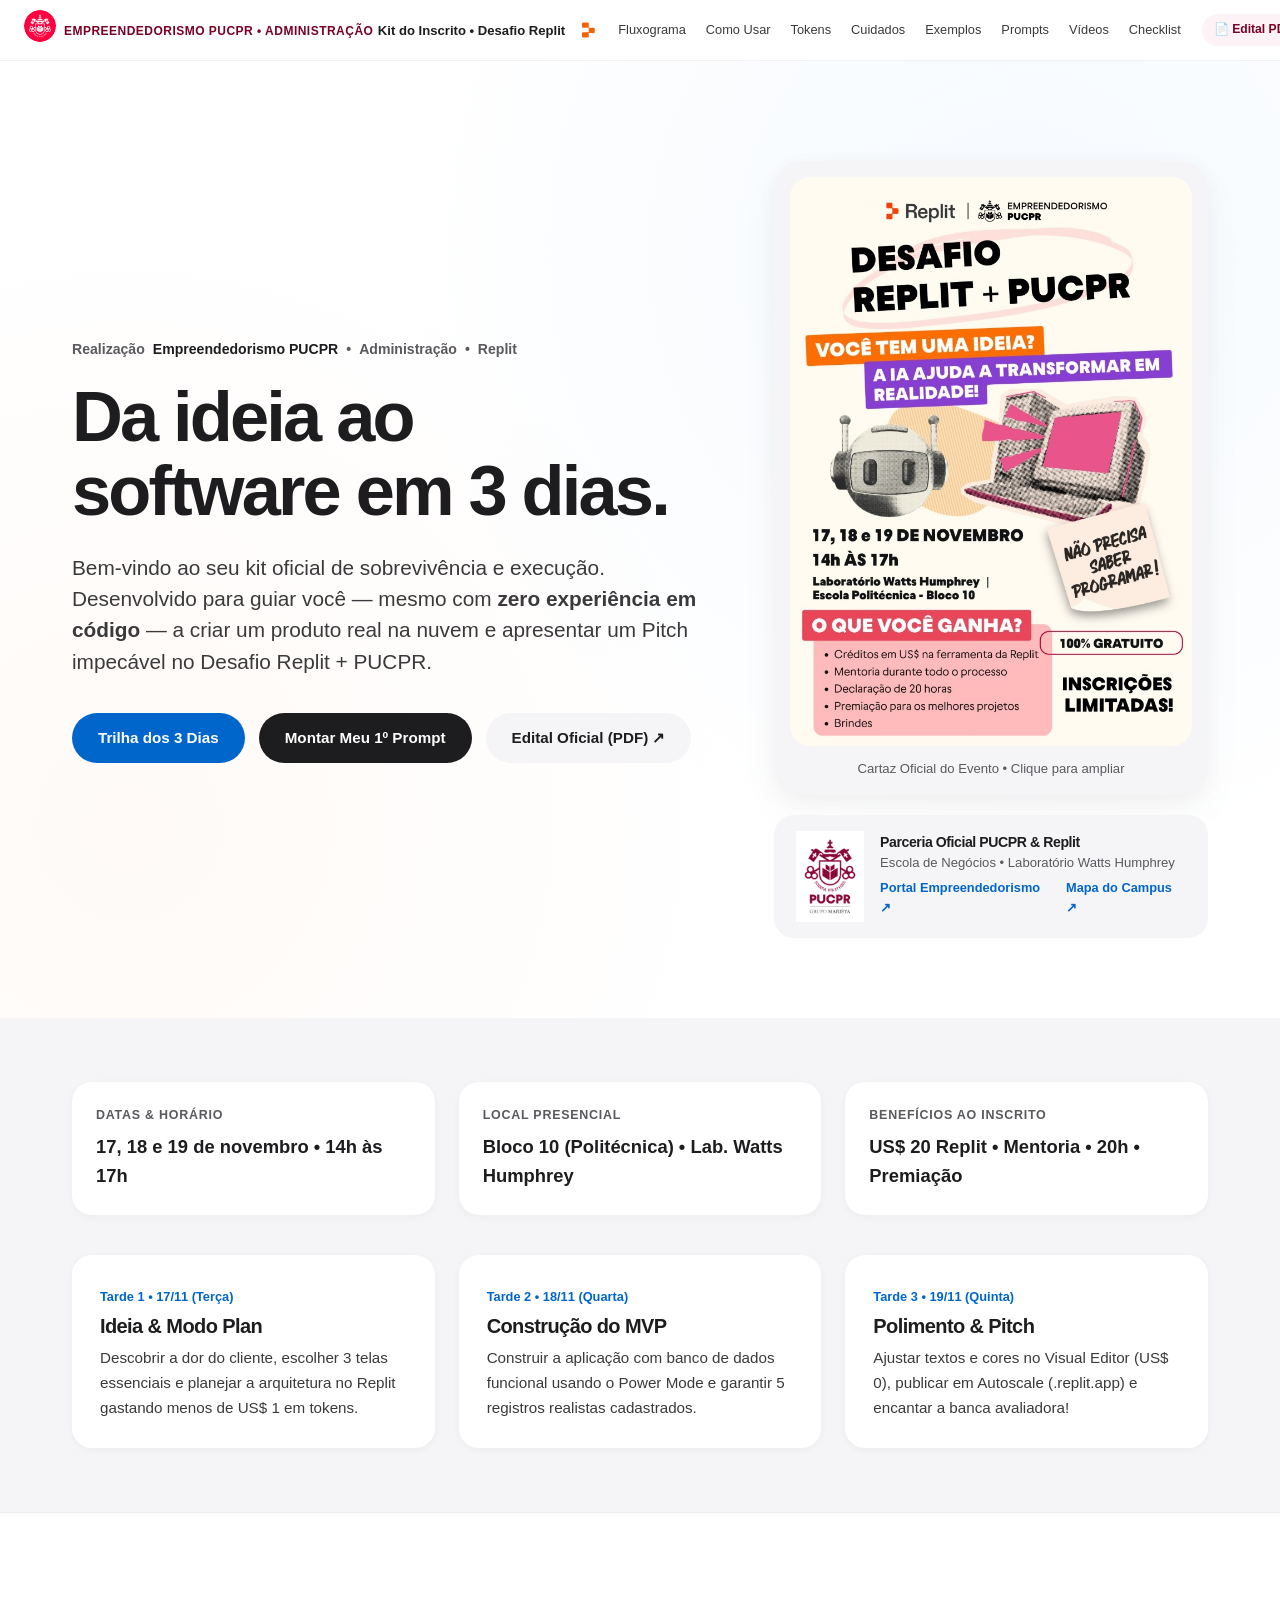
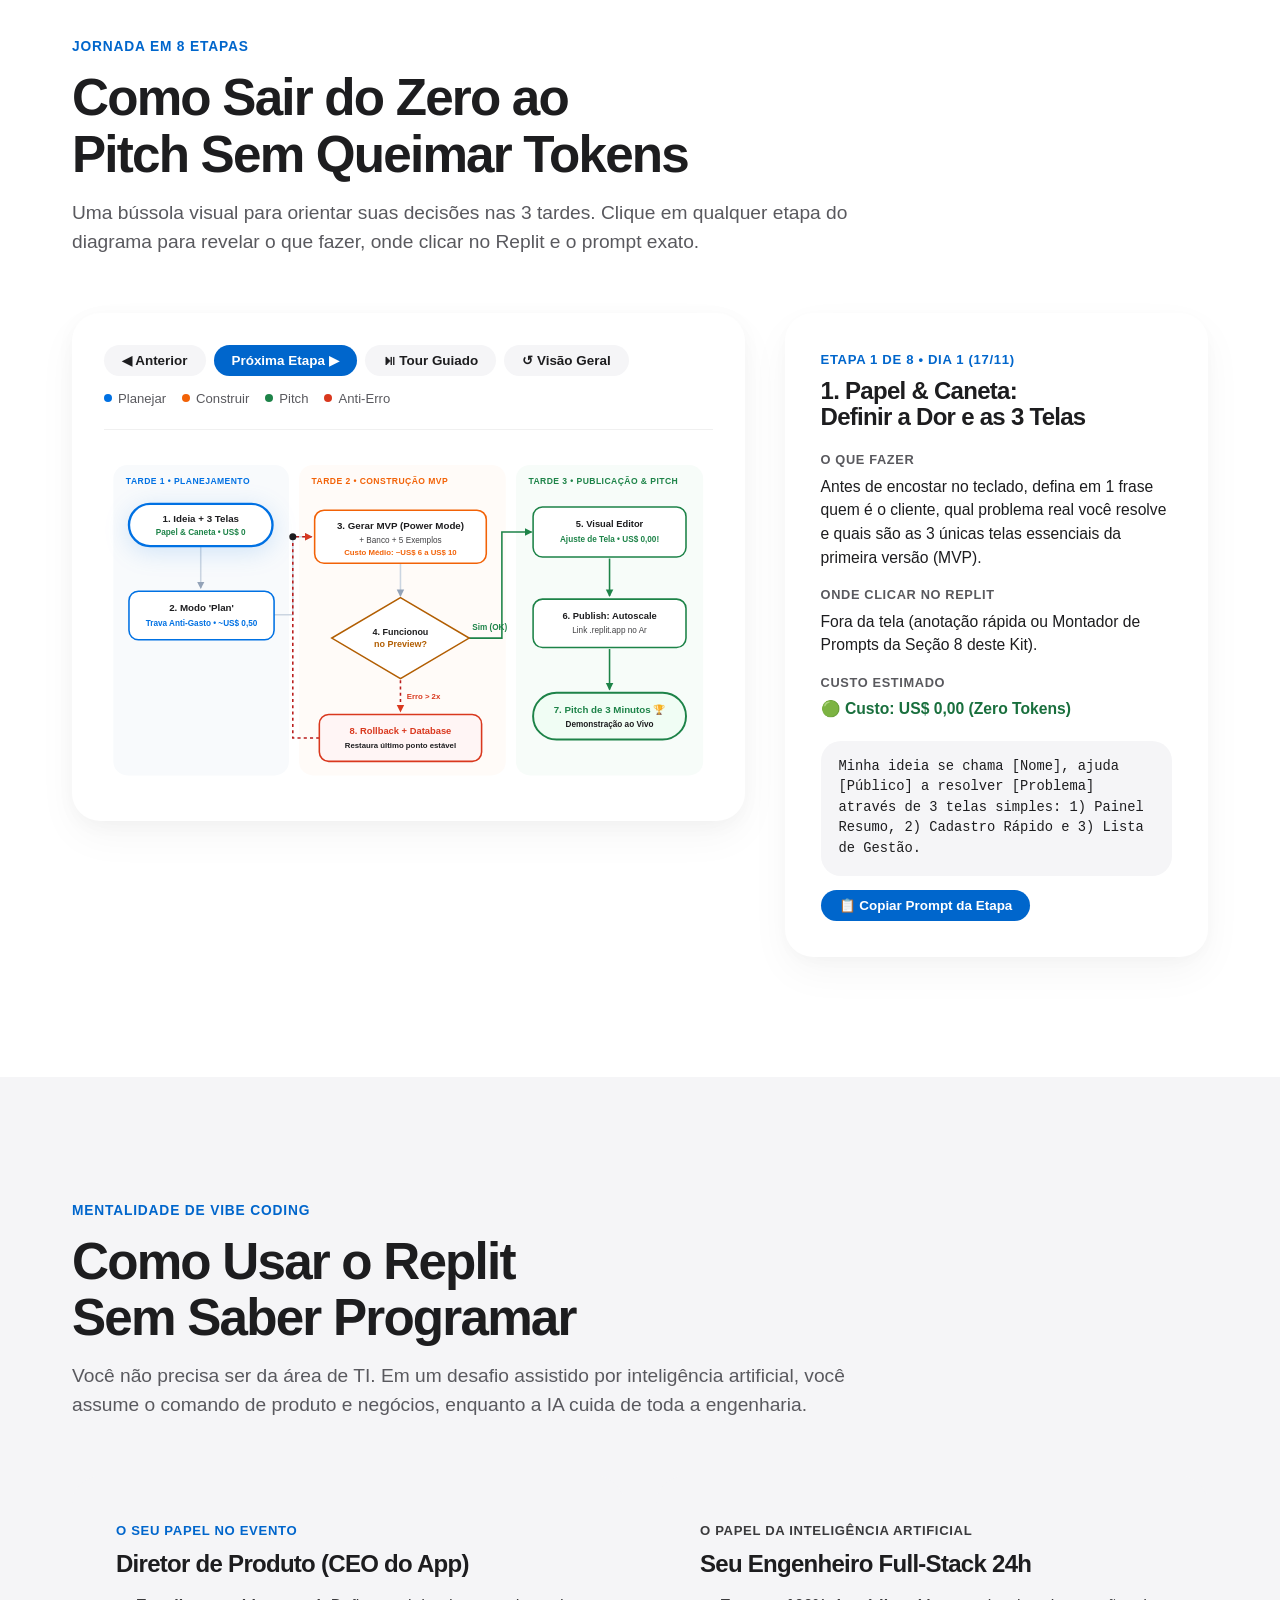
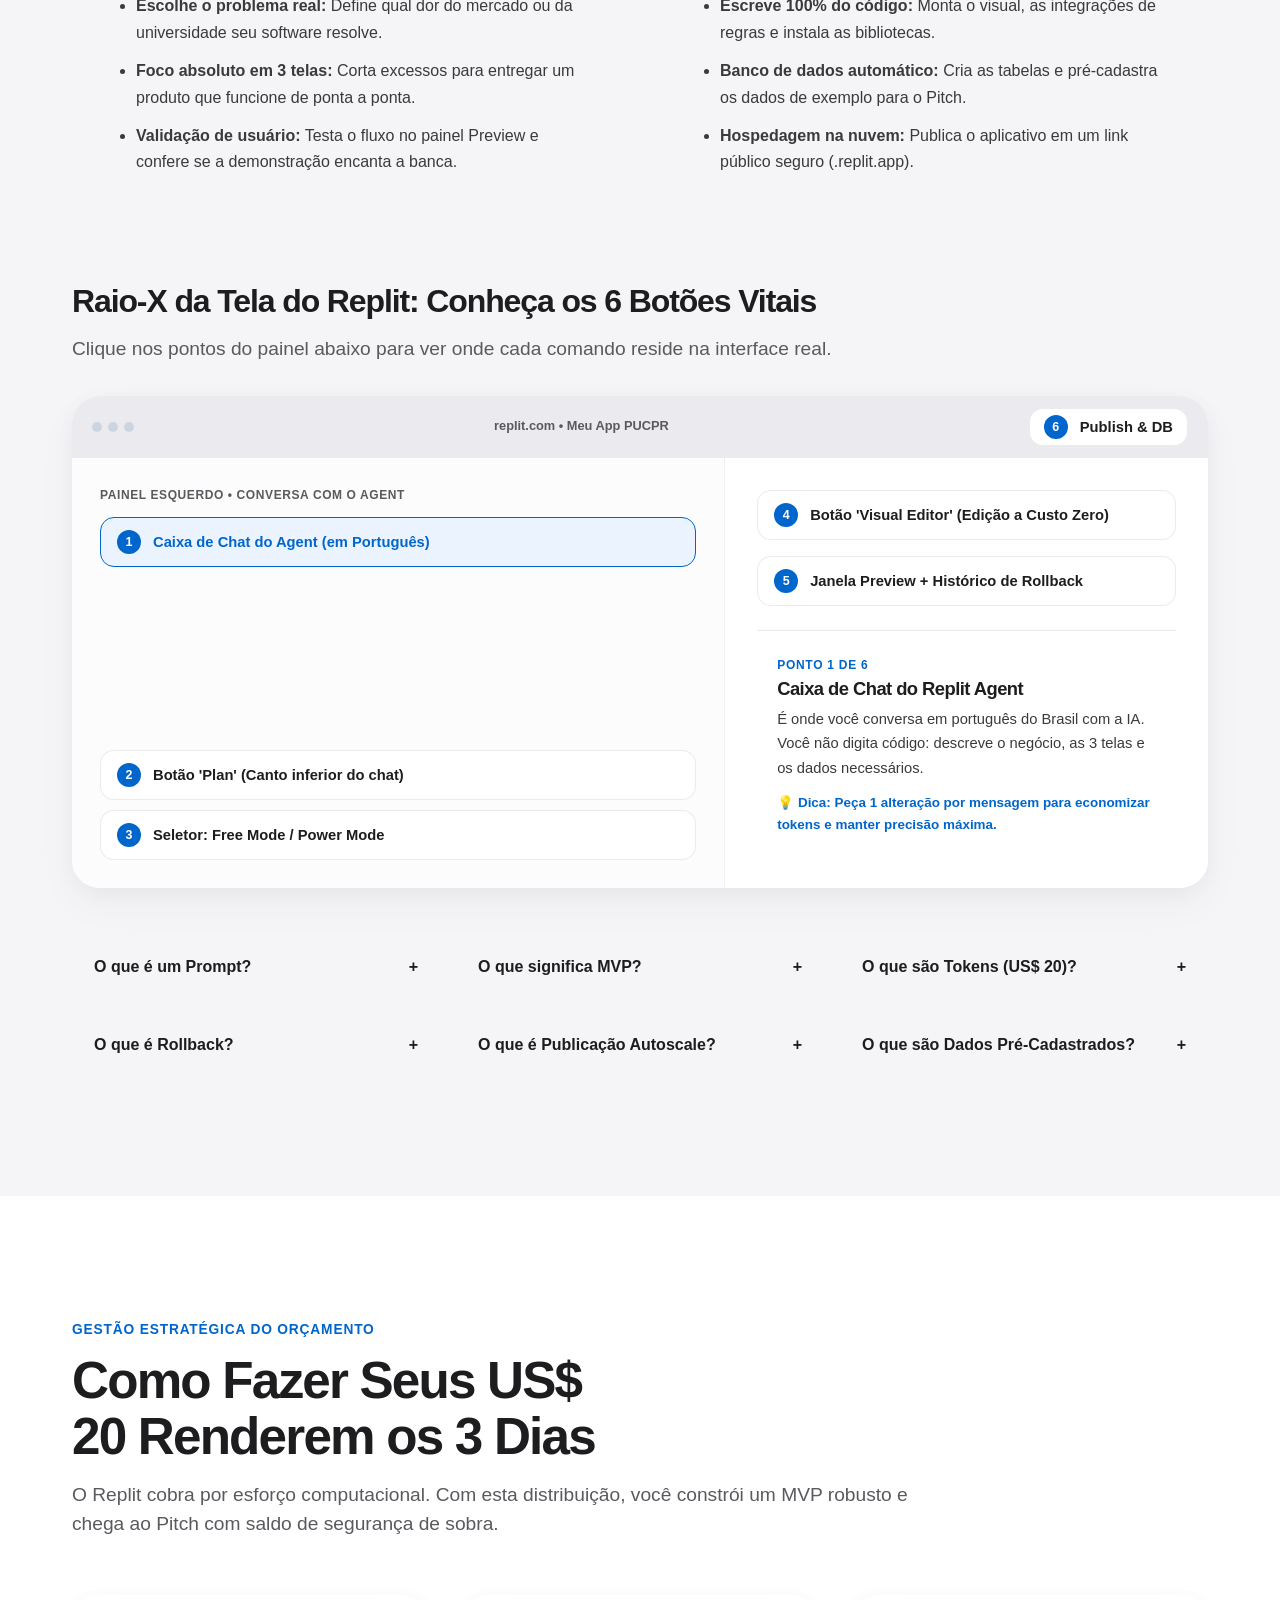
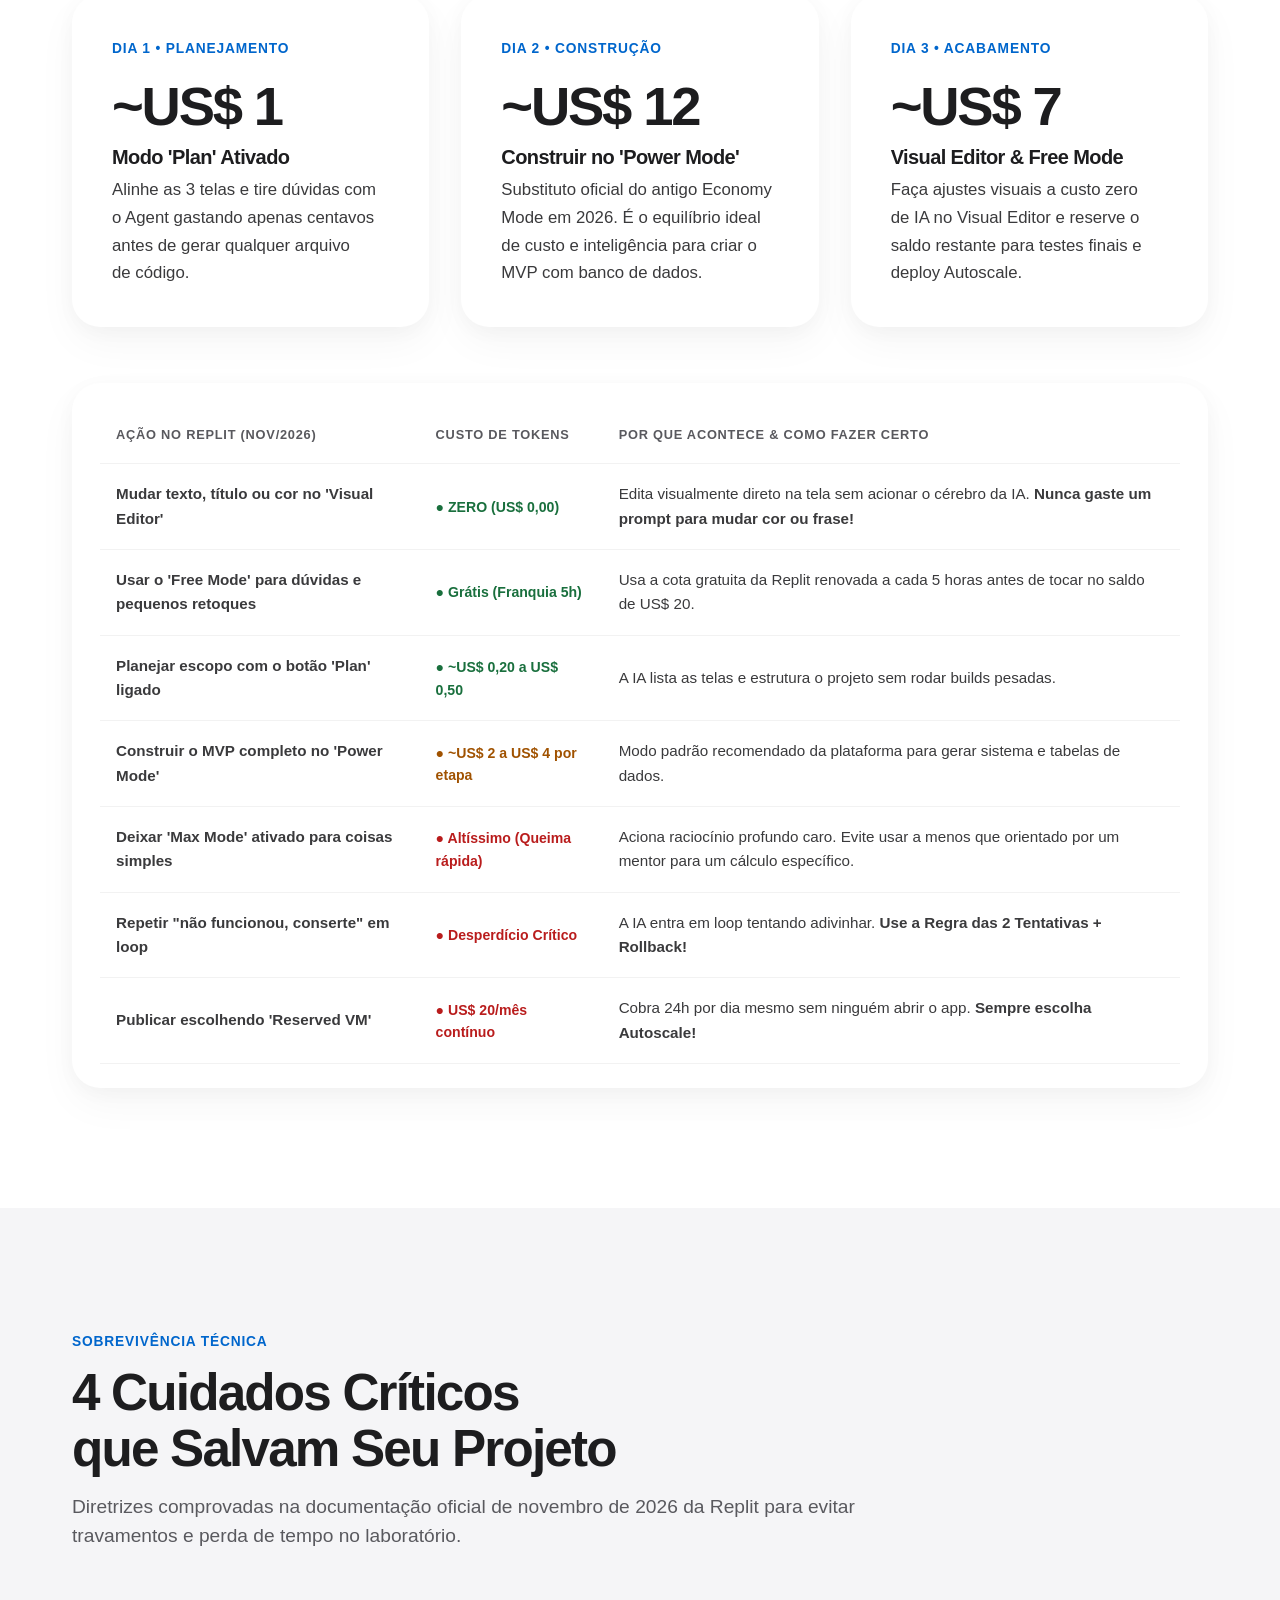
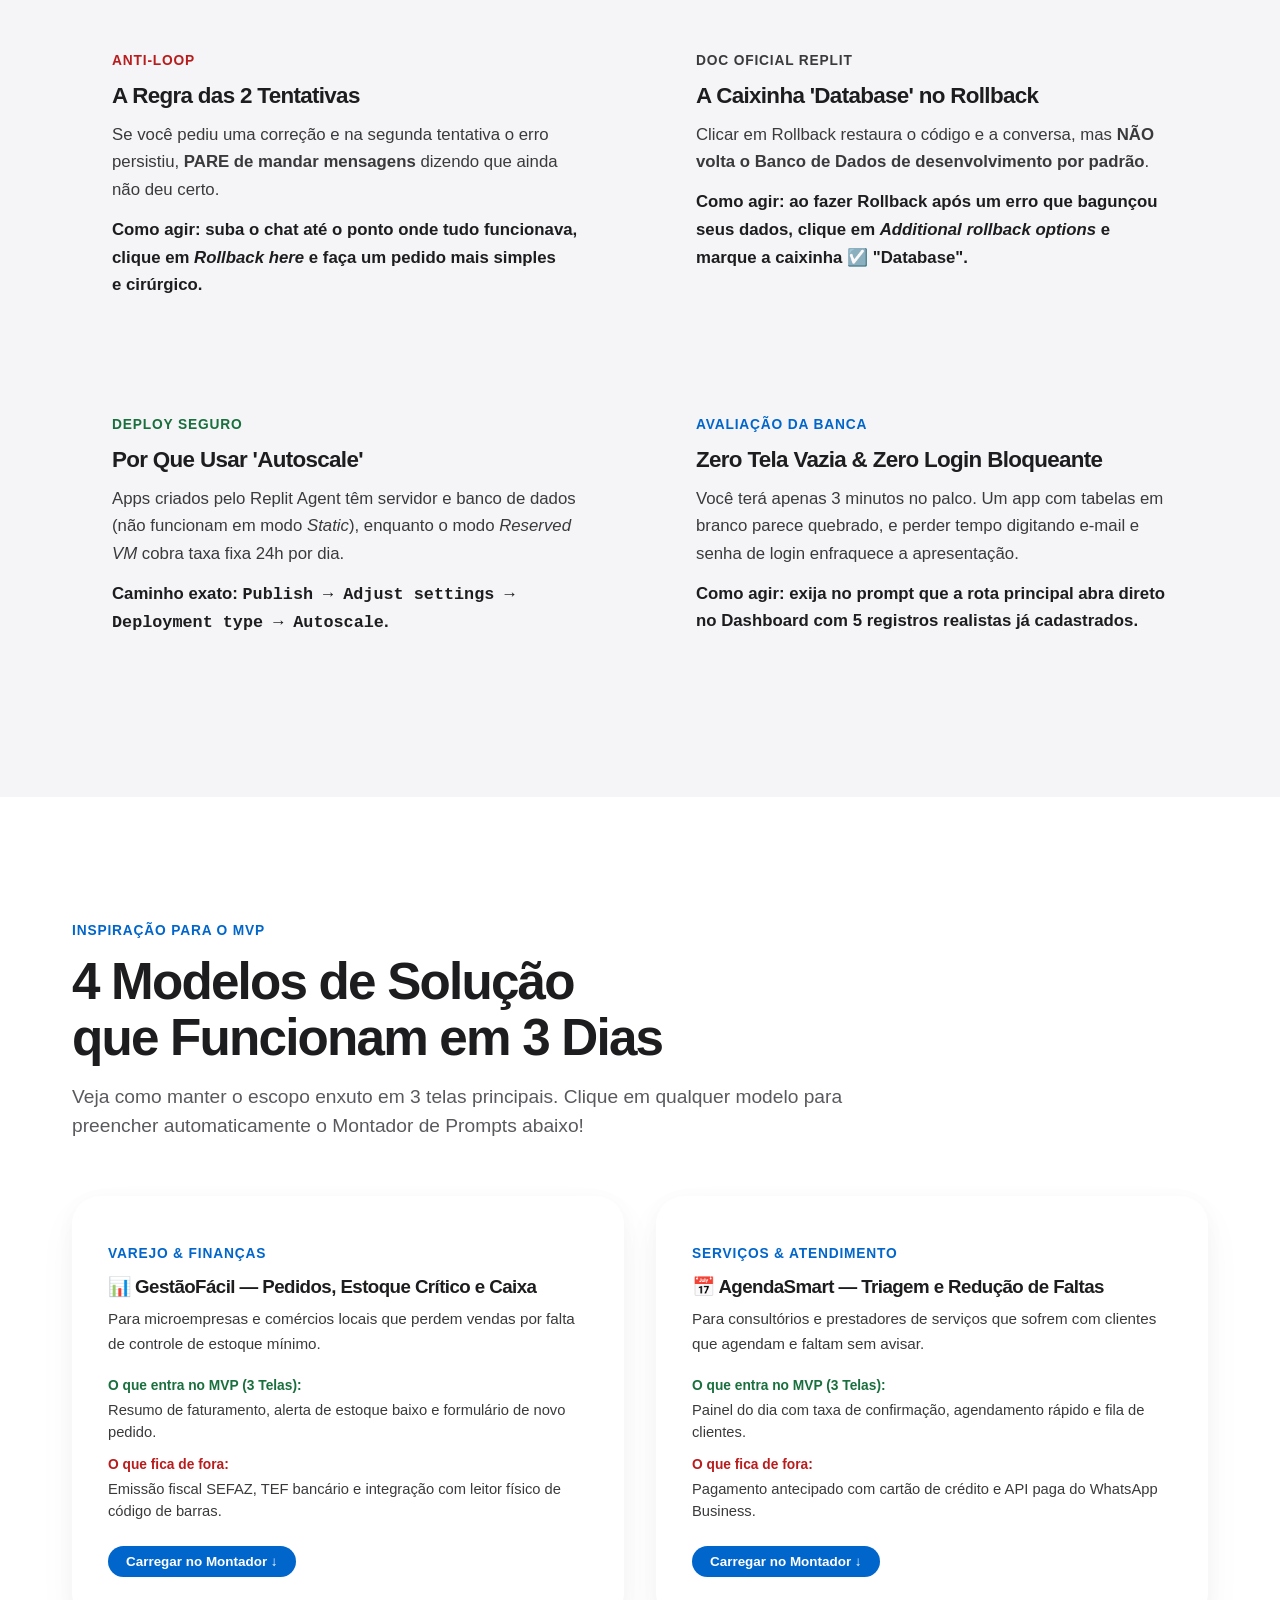
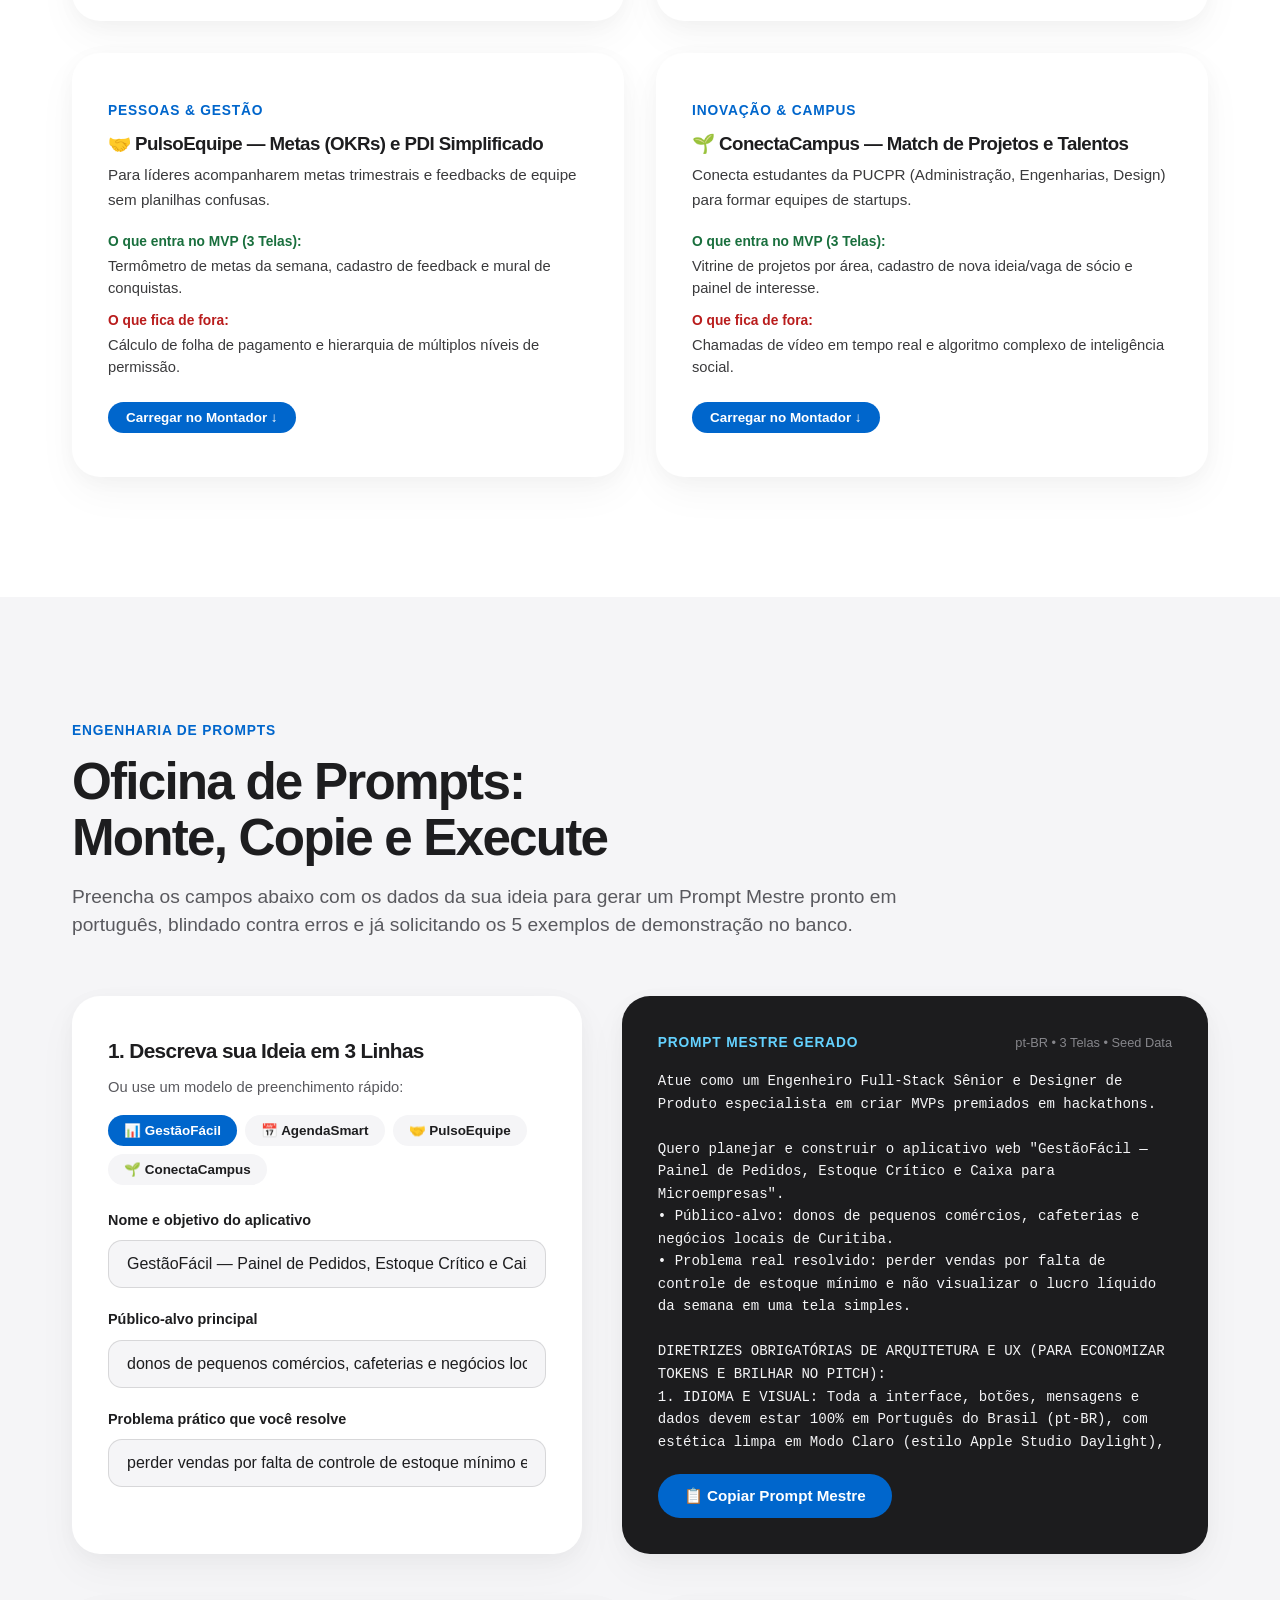
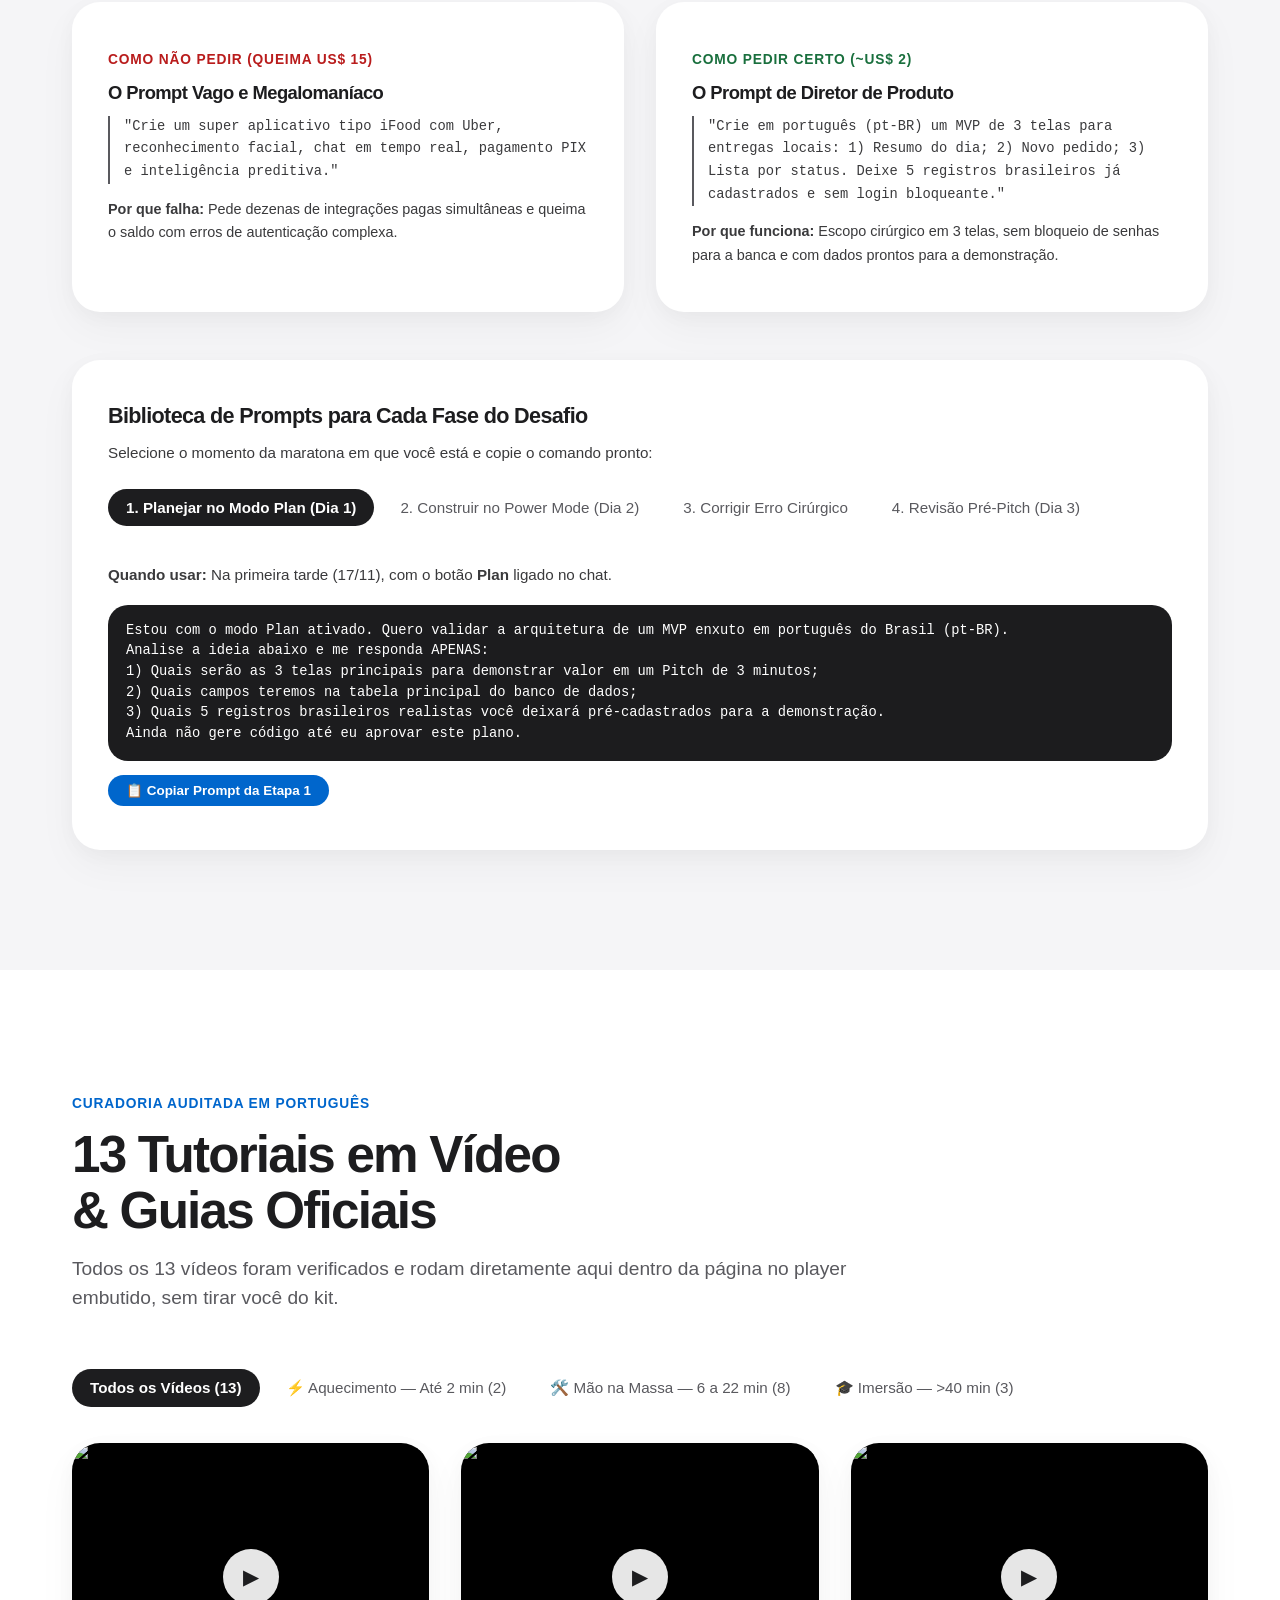
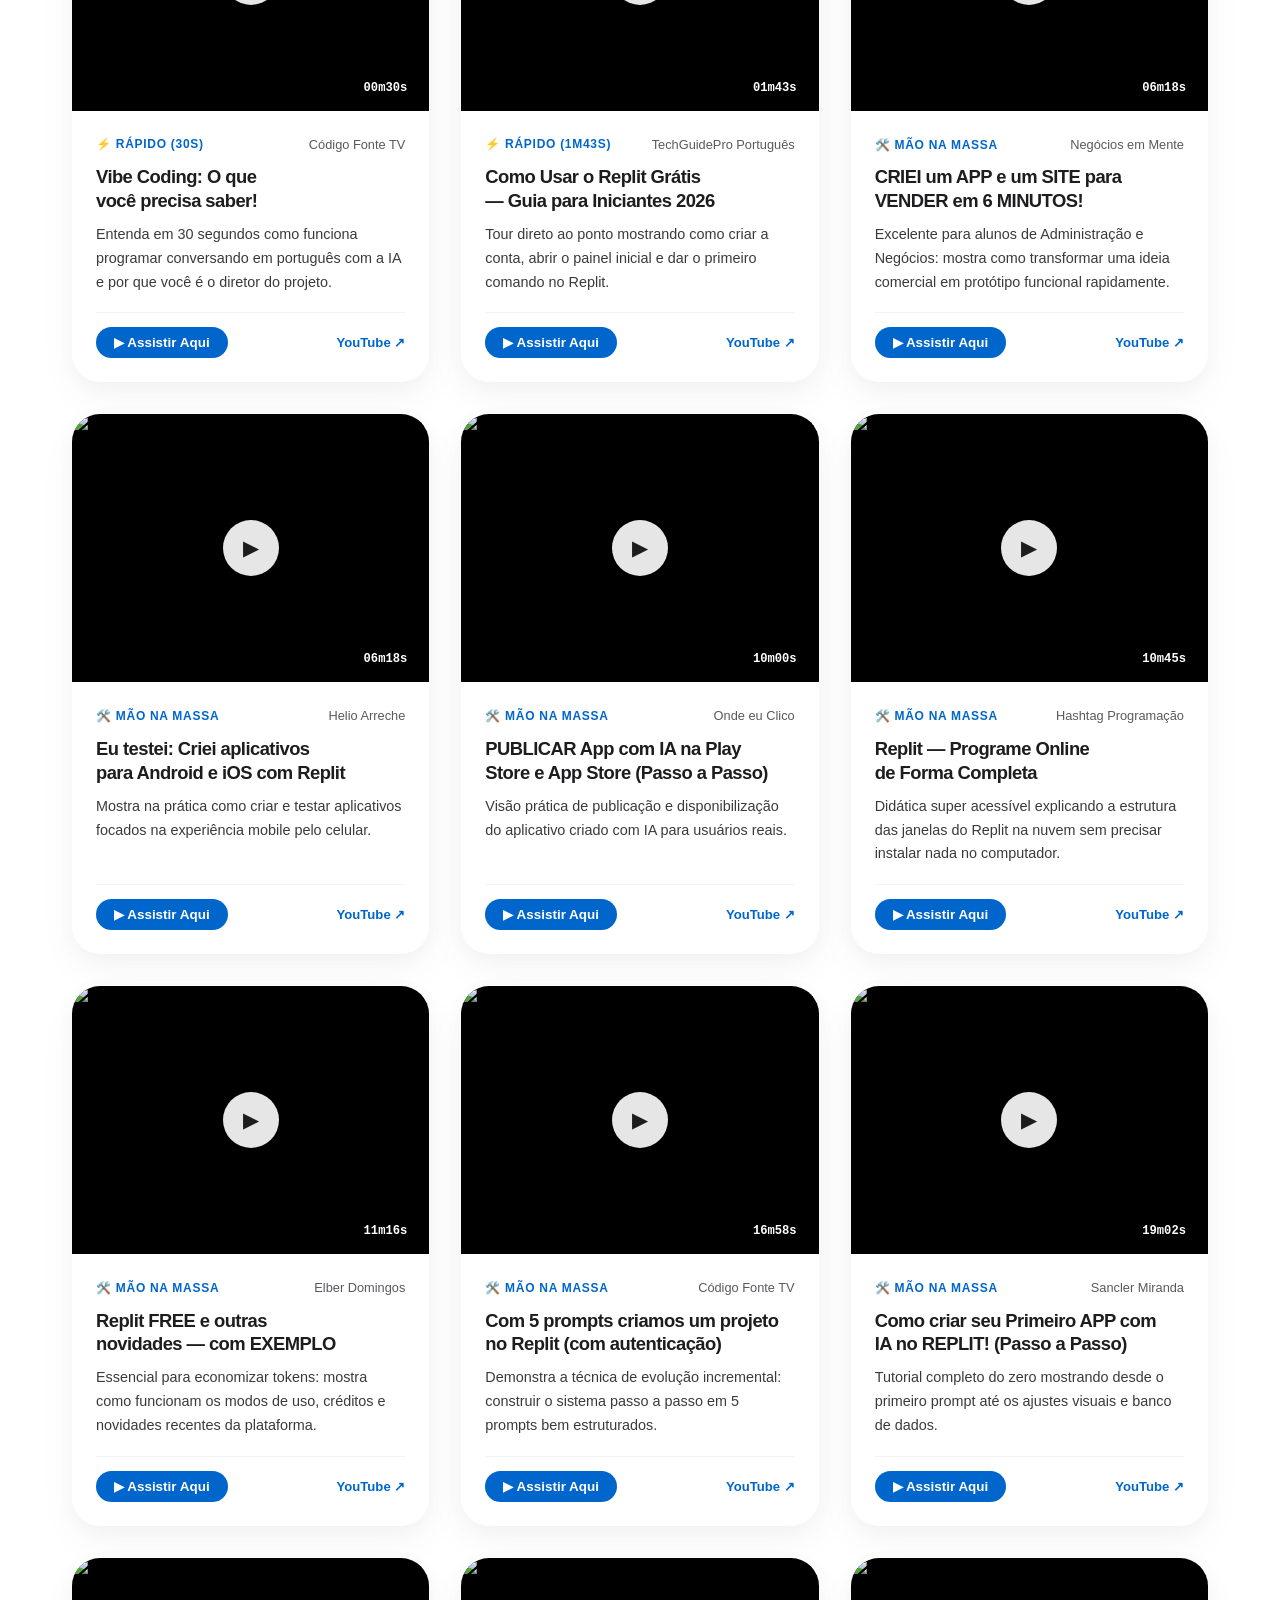
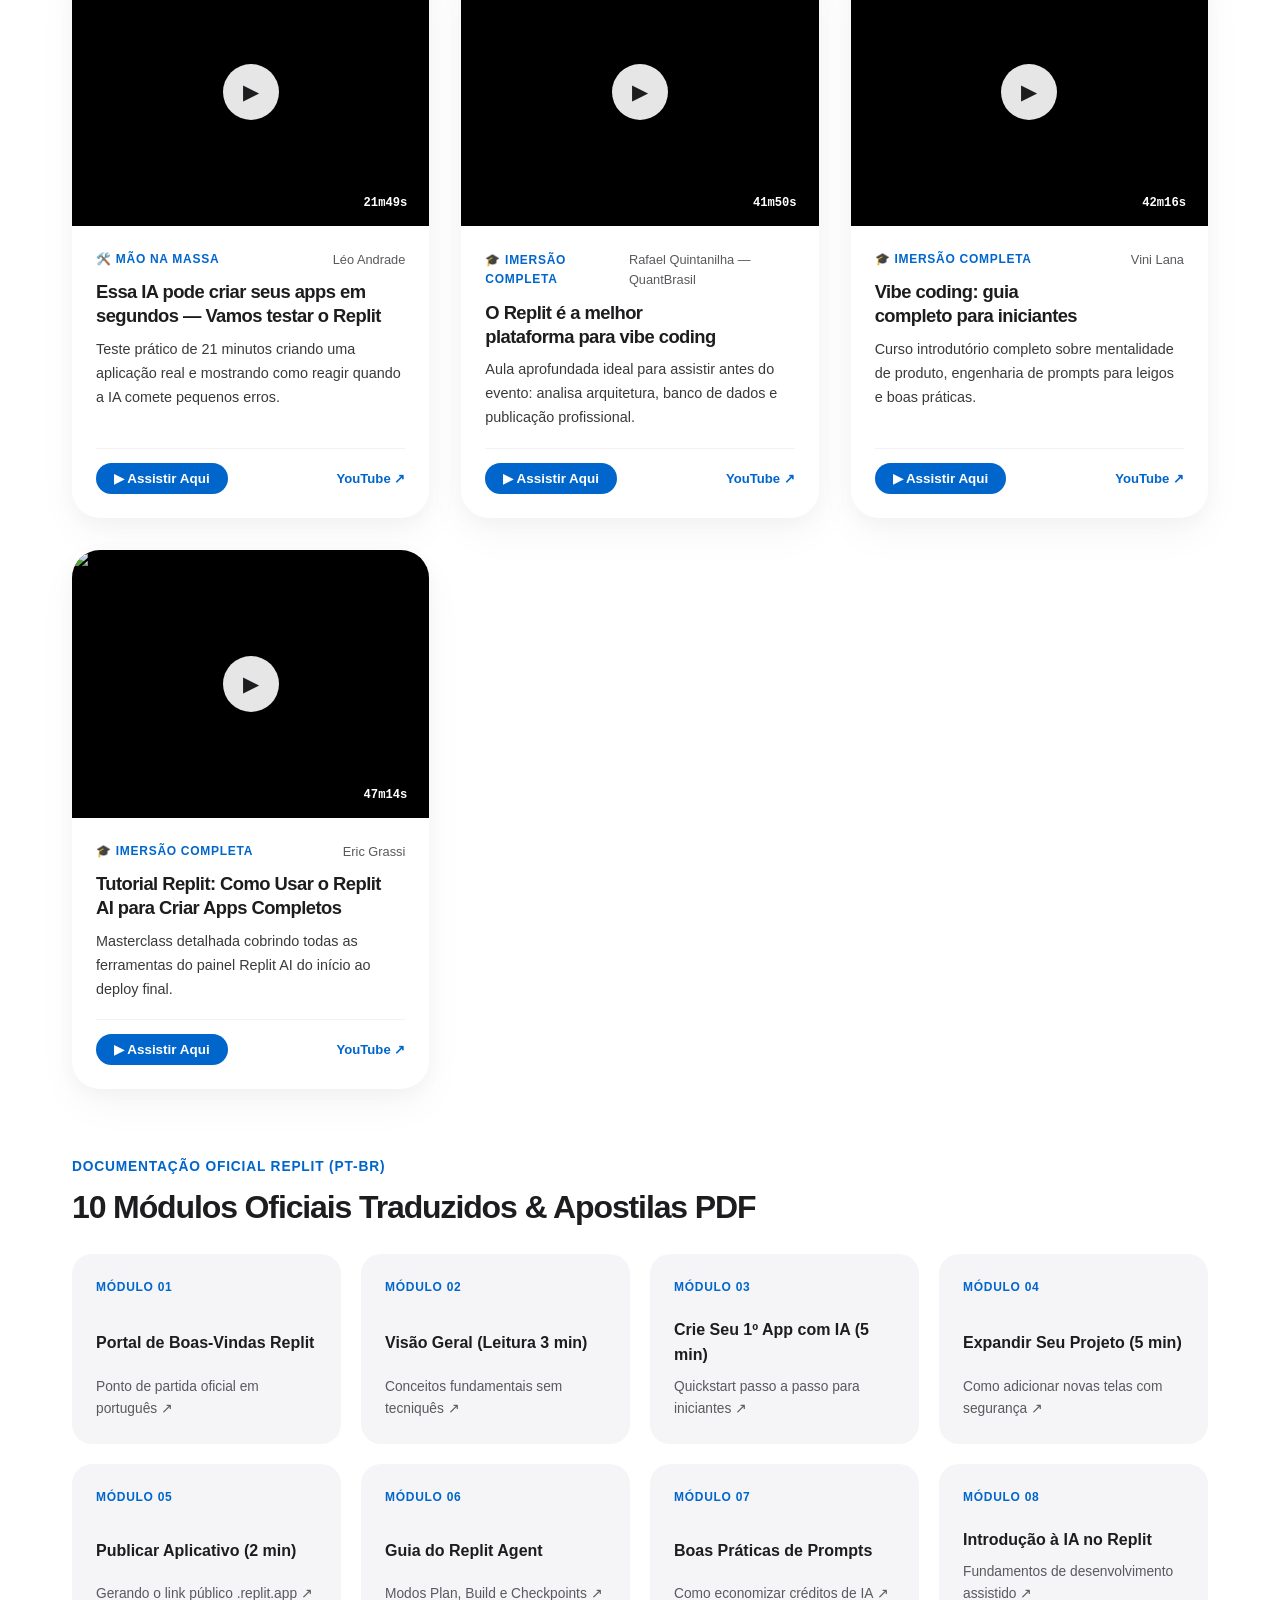
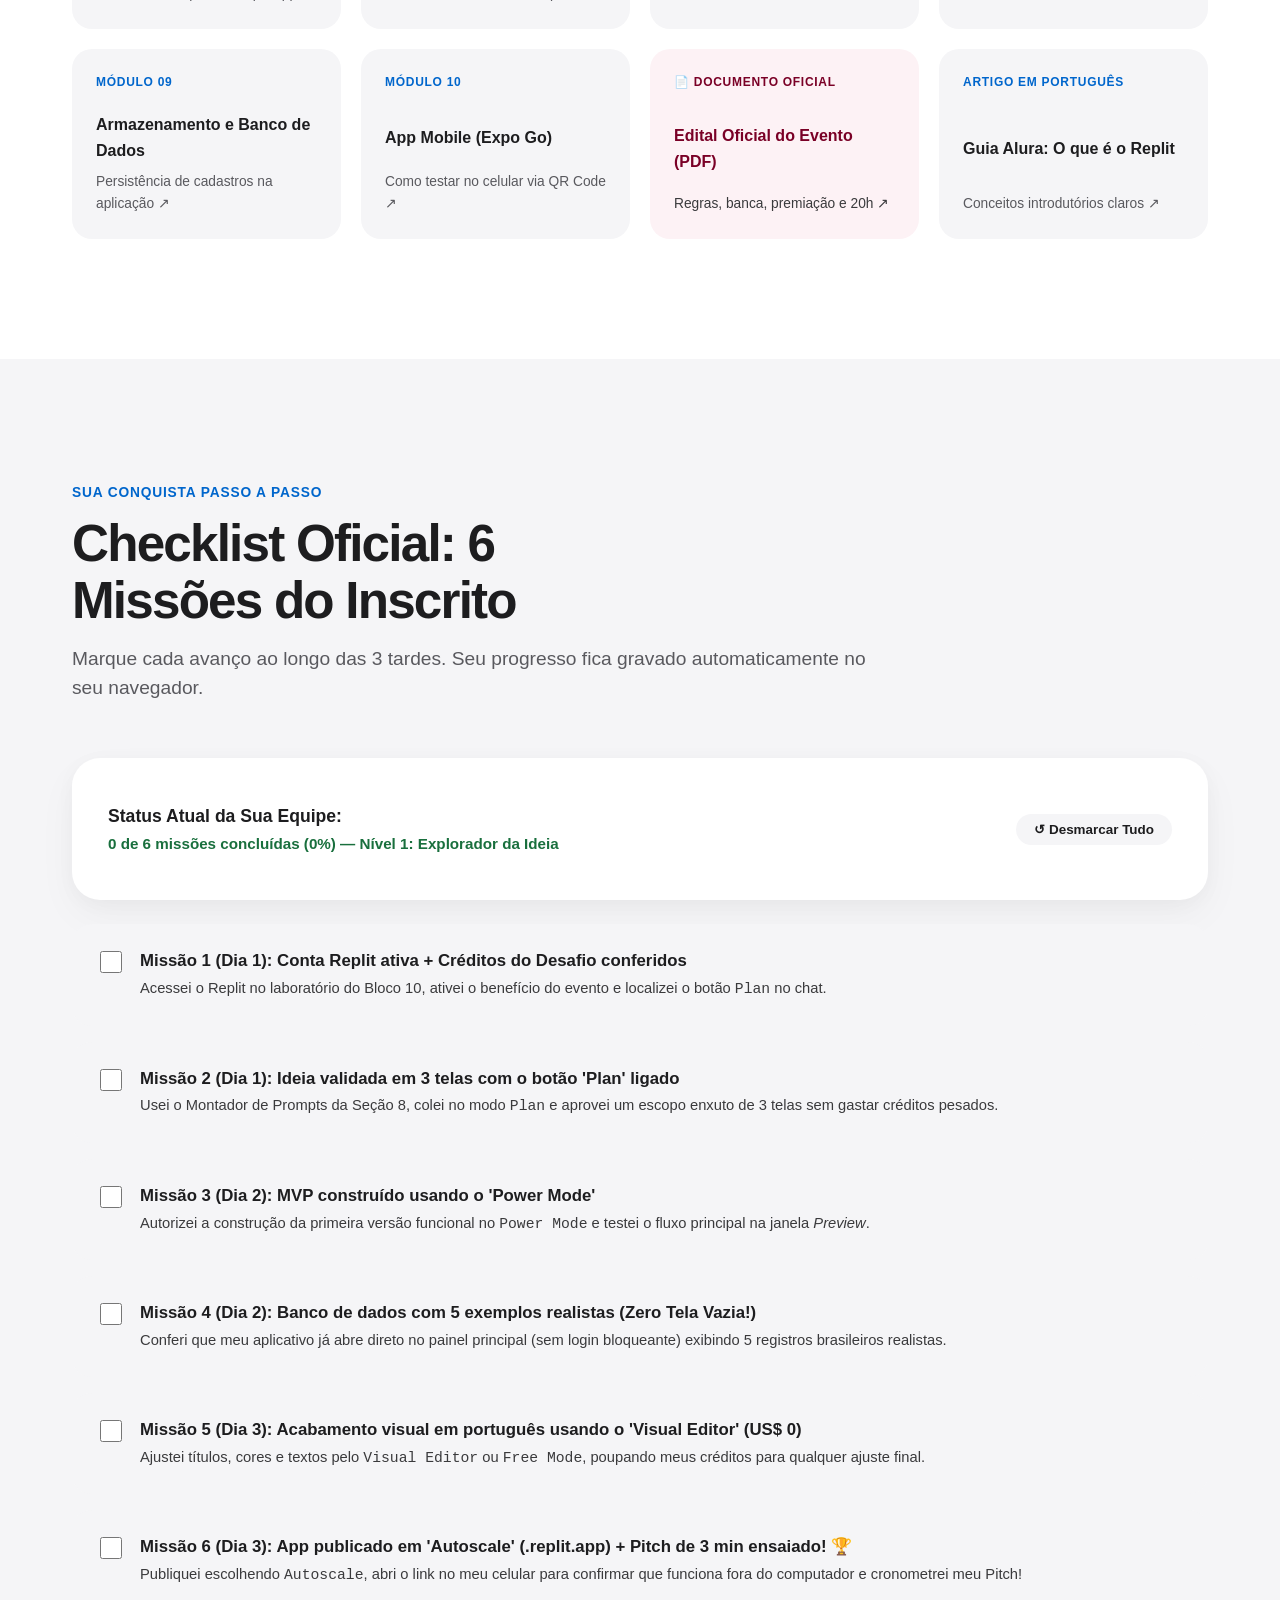
==== commit 0e496729: "feat(design): apply authentic Apple Studio Daylight overhaul, fix overflow and add cache-busting" ====
--- a/src/index.html
+++ b/src/index.html
@@ -4,32 +4,30 @@
   <meta charset="UTF-8">
   <meta name="viewport" content="width=device-width, initial-scale=1.0">
   <title>Kit Oficial do Inscrito — Desafio Replit + PUCPR | Da Ideia ao Software</title>
-  <meta name="description" content="Guia prático, dicas de economia de tokens (US$ 20), fluxograma interativo, oficina de prompts e tutoriais em vídeo para os inscritos no Desafio Replit + PUCPR (17, 18 e 19/11 no Bloco 10 — Politécnica). Realização Empreendedorismo PUCPR em parceria com o Curso de Administração da PUCPR e Replit.">
+  <meta name="description" content="Kit oficial de boas-vindas e execução prática para estudantes inscritos no Desafio Replit + PUCPR (17, 18 e 19/11). Realização Empreendedorismo PUCPR em parceria com o Curso de Administração da PUCPR e Replit.">
   <link rel="icon" type="image/png" href="../assets/img/logo-pucpr-selo.png">
-  <link rel="stylesheet" href="../assets/css/styles.css">
+  <link rel="stylesheet" href="../assets/css/styles.css?v=1.1.0">
 </head>
 <body>
   <a href="#conteudo-principal" class="skip-link">Pular para o conteúdo principal</a>
 
   <!-- ========================================================================
-       1. BARRA SUPERIOR DAYLIGHT GLASS + CHANCELA PUCPR + HUD GAMIFICADO
+       1. HEADER DAYLIGHT GLASS
        ======================================================================== -->
   <header class="site-header">
-    <div class="container header-inner">
+    <div class="header-inner">
       <div class="brand-cluster">
         <a href="https://empreendedorismo.pucpr.br/" target="_blank" rel="noopener" title="Empreendedorismo PUCPR">
-          <img src="../assets/img/logo-pucpr-selo.png" alt="Selo Oficial Brasão PUCPR" class="brand-selo" width="38" height="38">
+          <img src="../assets/img/logo-pucpr-selo.png" alt="Selo Oficial Brasão PUCPR" class="brand-selo" width="36" height="36">
         </a>
         <div class="brand-text-group">
           <span class="brand-eyebrow">Empreendedorismo PUCPR • Administração</span>
           <span class="brand-title">Kit do Inscrito • Desafio Replit</span>
         </div>
-        <span class="brand-divider" aria-hidden="true"></span>
-        <a href="https://replit.com/" target="_blank" rel="noopener" class="brand-replit-badge" title="Abrir Replit">
+        <a href="https://replit.com/" target="_blank" rel="noopener" title="Abrir Replit" style="display:inline-flex;align-items:center;margin-left:6px;">
           <svg width="18" height="18" viewBox="0 0 24 24" fill="#F26207" aria-hidden="true">
             <path d="M4 3.5A1.5 1.5 0 0 1 5.5 2h6A1.5 1.5 0 0 1 13 3.5V9H5.5A1.5 1.5 0 0 1 4 7.5v-4ZM13 9h6.5A1.5 1.5 0 0 1 21 10.5v4a1.5 1.5 0 0 1-1.5 1.5H13V9ZM4 16.5A1.5 1.5 0 0 1 5.5 15H13v5.5A1.5 1.5 0 0 1 11.5 22h-6A1.5 1.5 0 0 1 4 20.5v-4Z"/>
           </svg>
-          <span>Replit</span>
         </a>
       </div>
 
@@ -46,10 +44,10 @@
 
       <div class="header-actions">
         <a href="https://empreendedorismo.pucpr.br/wp-content/uploads/2026/11/Edital_Desafio-Replit-PUCPR-2026.pdf" target="_blank" rel="noopener" class="btn-edital-top" title="Abrir Documento Oficial do Evento (Edital PDF)">
-          <span>📄 Edital Oficial (PDF)</span>
+          <span>📄 Edital PDF</span>
         </a>
         <a href="#checklist" class="xp-hud-pill" title="Sua evolução no Kit do Inscrito">
-          <span style="font-weight:700;color:var(--ink-primary);">🏆 XP</span>
+          <span style="font-weight:700;color:var(--apple-ink);">🏆 XP</span>
           <span id="xp-rank" class="xp-rank-label">Nível 1</span>
           <span class="xp-mini-track" aria-hidden="true">
             <span id="xp-bar-fill" class="xp-mini-fill"></span>
@@ -62,85 +60,54 @@
 
   <main id="conteudo-principal">
     <!-- ======================================================================
-         2. HERO DO INSCRITO: BOAS-VINDAS + CARTAZ OFICIAL + CHANCELA PUCPR
+         2. HERO ESCULTÓRICO (DESCONGESTIONADO & MONUMENTAL)
          ====================================================================== -->
     <section class="hero-section">
       <div class="container hero-grid">
         <div>
-          <div class="hero-chancela-bar">
-            <span class="eyebrow-pill pucpr">🎓 Kit Oficial para Participantes Inscritos</span>
-            <span class="eyebrow-pill replit">⚡ Zero Programação • 100% Prático</span>
+          <div class="hero-chancela">
+            <span>Realização</span>
+            <strong style="color:var(--apple-ink);">Empreendedorismo PUCPR</strong>
+            <span>•</span>
+            <span>Administração</span>
+            <span>•</span>
+            <span style="color:var(--replit-orange);font-weight:700;">Replit</span>
           </div>
 
           <h1 class="hero-title">
-            Da ideia ao software em 3 dias: seu guia completo para o <span class="highlight-replit">Desafio Replit</span> + <span class="highlight-safira">PUCPR</span>.
+            Da ideia ao software em 3 dias.
           </h1>
 
           <p class="hero-lead">
-            Você já garantiu sua participação! Este portal foi construído pela equipe de <strong><a href="https://empreendedorismo.pucpr.br/" target="_blank" rel="noopener">Empreendedorismo PUCPR</a></strong> em parceria com o <strong>Curso de Administração da PUCPR</strong> (Escola de Negócios) e a <strong>Replit</strong> para guiar você — mesmo que <strong>nunca tenha programado na vida</strong> — a criar um aplicativo real na nuvem sem queimar seus créditos de IA antes do Pitch.
-          </p>
-
-          <div class="event-logistics-grid">
-            <div class="logistic-pill-card">
-              <span class="logistic-label">📅 Datas e Horário</span>
-              <span class="logistic-value">17, 18 e 19/11 • 14h às 17h</span>
-            </div>
-            <div class="logistic-pill-card">
-              <span class="logistic-label">📍 Local Presencial</span>
-              <span class="logistic-value">Bloco 10 (Politécnica) • Lab. Watts Humphrey (1º andar)</span>
-            </div>
-            <div class="logistic-pill-card">
-              <span class="logistic-label">🎁 Benefícios do Inscrito</span>
-              <span class="logistic-value">US$ 20 Replit + Mentoria + 20h + Premiação e Brindes</span>
-            </div>
-          </div>
-
-          <div class="hero-cta-row">
-            <a href="#fluxograma" class="btn btn-safira">🗺️ Iniciar pelo Fluxograma Didático</a>
-            <a href="#prompts" class="btn btn-primary">✨ Montar Meu 1º Prompt</a>
-            <a href="https://empreendedorismo.pucpr.br/wp-content/uploads/2026/11/Edital_Desafio-Replit-PUCPR-2026.pdf" target="_blank" rel="noopener" class="btn btn-secondary">📄 Ler Documento Oficial (Edital PDF) ↗</a>
-          </div>
-
-          <div class="days-strip">
-            <article class="day-mini-card">
-              <span class="day-tag">Tarde 1 • 17/11 (Terça)</span>
-              <h2>Ideia &amp; Modo Plan</h2>
-              <p>Definir o problema de negócio, escolher as 3 telas essenciais e planejar no Replit gastando menos de US$ 1.</p>
-            </article>
-            <article class="day-mini-card">
-              <span class="day-tag">Tarde 2 • 18/11 (Quarta)</span>
-              <h2>Construção do MVP</h2>
-              <p>Gerar o sistema com banco de dados no <strong>Power Mode</strong> e pré-cadastrar 5 exemplos realistas.</p>
-            </article>
-            <article class="day-mini-card">
-              <span class="day-tag">Tarde 3 • 19/11 (Quinta)</span>
-              <h2>Ajuste Grátis &amp; Pitch</h2>
-              <p>Polir textos no <strong>Visual Editor (US$ 0)</strong>, publicar em <strong>Autoscale</strong> e brilhar na banca!</p>
-            </article>
-          </div>
-        </div>
-
-        <!-- Coluna Direita: Cartaz Oficial + Card Institucional PUCPR | Grupo Marista -->
-        <div class="hero-visual-stack">
-          <div class="poster-showcase-card">
+            Bem-vindo ao seu kit oficial de sobrevivência e execução. Desenvolvido para guiar você — mesmo com <strong>zero experiência em código</strong> — a criar um produto real na nuvem e apresentar um Pitch impecável no Desafio Replit + PUCPR.
+          </p>
+
+          <div class="hero-cta-group">
+            <a href="#fluxograma" class="btn btn-safira">Trilha dos 3 Dias</a>
+            <a href="#prompts" class="btn btn-primary">Montar Meu 1º Prompt</a>
+            <a href="https://empreendedorismo.pucpr.br/wp-content/uploads/2026/11/Edital_Desafio-Replit-PUCPR-2026.pdf" target="_blank" rel="noopener" class="btn btn-secondary">Edital Oficial (PDF) ↗</a>
+          </div>
+        </div>
+
+        <!-- Pedestal do Cartaz Oficial + Chancela Marista -->
+        <div class="hero-visual-pedestal">
+          <div class="poster-frame">
             <button type="button" id="btn-open-poster" class="poster-btn-trigger" aria-label="Ampliar Cartaz Oficial do Desafio Replit + PUCPR em tela cheia">
               <img src="../assets/img/cartaz-desafio-replit.jpg" alt="Cartaz Oficial Desafio Replit + PUCPR: 17, 18 e 19 de novembro, 14h às 17h, Laboratório Watts Humphrey, Escola Politécnica - Bloco 10" class="poster-img" width="723" height="1024">
             </button>
-            <div class="poster-caption-bar">
-              <span>📌 Cartaz Oficial do Evento</span>
-              <span>🔍 Clique na imagem para ampliar</span>
-            </div>
-          </div>
-
-          <div class="chancela-institucional-card">
-            <img src="../assets/img/logo-pucpr-marista.jpg" alt="Brasão Oficial PUCPR — Grupo Marista" class="logo-marista-vertical" width="92" height="122">
-            <div class="chancela-copy">
-              <h2>Realização Institucional</h2>
-              <p>Iniciativa oficial <strong>Empreendedorismo PUCPR</strong> em parceria com o <strong>Curso de Administração da PUCPR</strong> e <strong>Replit</strong>.</p>
-              <div class="chancela-links">
-                <a href="https://empreendedorismo.pucpr.br/" target="_blank" rel="noopener">🌐 Portal Empreendedorismo PUCPR ↗</a>
-                <a href="https://empreendedorismo.pucpr.br/wp-content/uploads/2026/11/Edital_Desafio-Replit-PUCPR-2026.pdf" target="_blank" rel="noopener">📄 Edital PDF ↗</a>
-                <a href="https://sites.pucpr.br/mapas/" target="_blank" rel="noopener">🗺️ Mapa do Campus ↗</a>
+            <div class="poster-caption">
+              <span>Cartaz Oficial do Evento • Clique para ampliar</span>
+            </div>
+          </div>
+
+          <div class="chancela-marista-banner">
+            <img src="../assets/img/logo-pucpr-marista.jpg" alt="Brasão Oficial PUCPR — Grupo Marista" class="logo-marista-img" width="68" height="91">
+            <div class="chancela-marista-copy">
+              <h2>Parceria Oficial PUCPR &amp; Replit</h2>
+              <p>Escola de Negócios • Laboratório Watts Humphrey</p>
+              <div style="display:flex;gap:12px;font-size:0.8rem;font-weight:600;">
+                <a href="https://empreendedorismo.pucpr.br/" target="_blank" rel="noopener">Portal Empreendedorismo ↗</a>
+                <a href="https://sites.pucpr.br/mapas/" target="_blank" rel="noopener">Mapa do Campus ↗</a>
               </div>
             </div>
           </div>
@@ -149,177 +116,196 @@
     </section>
 
     <!-- ======================================================================
-         3. FLUXOGRAMA DIDÁTICO INTERATIVO (diagram-design: type-flowchart.md)
+         FAIXA ESPAÇOSA: LOGÍSTICA & AS 3 TARDES
          ====================================================================== -->
-    <section id="fluxograma" class="section-block section-stage">
+    <section class="logistics-strip-section">
+      <div class="container">
+        <div class="logistics-grid">
+          <div class="logistic-item">
+            <span class="logistic-eyebrow">Datas &amp; Horário</span>
+            <span class="logistic-main">17, 18 e 19 de novembro • 14h às 17h</span>
+          </div>
+          <div class="logistic-item">
+            <span class="logistic-eyebrow">Local Presencial</span>
+            <span class="logistic-main">Bloco 10 (Politécnica) • Lab. Watts Humphrey</span>
+          </div>
+          <div class="logistic-item">
+            <span class="logistic-eyebrow">Benefícios ao Inscrito</span>
+            <span class="logistic-main">US$ 20 Replit • Mentoria • 20h • Premiação</span>
+          </div>
+        </div>
+
+        <div class="days-triptych">
+          <article class="day-card">
+            <span class="day-eyebrow">Tarde 1 • 17/11 (Terça)</span>
+            <h2>Ideia &amp; Modo Plan</h2>
+            <p>Descobrir a dor do cliente, escolher 3 telas essenciais e planejar a arquitetura no Replit gastando menos de US$ 1 em tokens.</p>
+          </article>
+          <article class="day-card">
+            <span class="day-eyebrow">Tarde 2 • 18/11 (Quarta)</span>
+            <h2>Construção do MVP</h2>
+            <p>Construir a aplicação com banco de dados funcional usando o Power Mode e garantir 5 registros realistas cadastrados.</p>
+          </article>
+          <article class="day-card">
+            <span class="day-eyebrow">Tarde 3 • 19/11 (Quinta)</span>
+            <h2>Polimento &amp; Pitch</h2>
+            <p>Ajustar textos e cores no Visual Editor (US$ 0), publicar em Autoscale (.replit.app) e encantar a banca avaliadora!</p>
+          </article>
+        </div>
+      </div>
+    </section>
+
+    <!-- ======================================================================
+         3. FLUXOGRAMA DIDÁTICO INTERATIVO (diagram-design)
+         ====================================================================== -->
+    <section id="fluxograma" class="section-block">
       <div class="container">
         <div class="section-header">
-          <span class="eyebrow-pill">🗺️ Mapa Visual para Iniciantes (Passo a Passo)</span>
-          <h2 class="section-title">Fluxograma Didático: Como Sair do Zero ao Pitch Sem Queimar Tokens</h2>
+          <span class="eyebrow-text">Jornada em 8 Etapas</span>
+          <h2 class="section-title">Como Sair do Zero ao Pitch Sem Queimar Tokens</h2>
           <p class="section-subtitle">
-            Não sabe por onde começar quando abrir o computador no laboratório? Siga exatamente esta trilha de <strong>8 paradas</strong>. Clique em qualquer forma geométrica do diagrama (ou use os botões abaixo) para ver <strong>o que fazer</strong>, <strong>onde clicar no Replit</strong>, <strong>quanto custa em créditos</strong> e <strong>o prompt exato da etapa</strong>.
-          </p>
-        </div>
-
-        <div class="flowchart-workspace">
-          <!-- Canvas SVG com formas semânticas (Oval=Início/Fim, Retângulo=Ação, Losango=Decisão, Ponto=Junção) -->
-          <div class="flowchart-canvas-card">
-            <div class="flowchart-toolbar">
-              <div class="flowchart-controls" role="group" aria-label="Controles de navegação do fluxograma">
+            Uma bússola visual para orientar suas decisões nas 3 tardes. Clique em qualquer etapa do diagrama para revelar o que fazer, onde clicar no Replit e o prompt exato.
+          </p>
+        </div>
+
+        <div class="flowchart-layout">
+          <!-- Canvas SVG -->
+          <div class="flowchart-stage-card">
+            <div class="flowchart-actions-bar">
+              <div class="flowchart-controls-group" role="group" aria-label="Controles do fluxograma">
                 <button type="button" id="flow-prev" class="btn btn-secondary btn-sm">◀ Anterior</button>
                 <button type="button" id="flow-next" class="btn btn-safira btn-sm">Próxima Etapa ▶</button>
                 <button type="button" id="flow-tour" class="btn btn-secondary btn-sm">⏯ Tour Guiado</button>
-                <button type="button" id="flow-reset" class="btn btn-secondary btn-sm">↺ Visão Completa</button>
-              </div>
-              <div class="flow-legend" aria-label="Legenda de formas e cores">
-                <span class="legend-item"><span class="legend-dot" style="background:#0066CC;"></span>Dia 1: Planejar</span>
-                <span class="legend-item"><span class="legend-dot" style="background:#B44104;"></span>Dia 2: Construir</span>
-                <span class="legend-item"><span class="legend-dot" style="background:#047857;"></span>Dia 3: Polir &amp; Pitch</span>
-                <span class="legend-item"><span class="legend-dot" style="background:#B91C1C;"></span>Resgate Anti-Erro</span>
-              </div>
-            </div>
-
-            <div class="flow-svg-wrapper">
+                <button type="button" id="flow-reset" class="btn btn-secondary btn-sm">↺ Visão Geral</button>
+              </div>
+              <div class="flow-legend-clean" aria-label="Legenda das fases">
+                <span class="flow-legend-item"><span class="legend-color-dot" style="background:#0071E3;"></span>Planejar</span>
+                <span class="flow-legend-item"><span class="legend-color-dot" style="background:#F26207;"></span>Construir</span>
+                <span class="flow-legend-item"><span class="legend-color-dot" style="background:#1D8348;"></span>Pitch</span>
+                <span class="flow-legend-item"><span class="legend-color-dot" style="background:#D9381E;"></span>Anti-Erro</span>
+              </div>
+            </div>
+
+            <div class="flow-svg-box">
               <svg class="didactic-flow-svg" viewBox="0 0 780 430" role="img" aria-labelledby="flow-svg-title flow-svg-desc">
                 <title id="flow-svg-title">Fluxograma Didático de 8 Etapas do Desafio Replit + PUCPR</title>
-                <desc id="flow-svg-desc">Diagrama de fluxo mostrando o caminho desde a ideia no papel (Etapa 1), Modo Plan (Etapa 2), construção no Power Mode (Etapa 3), decisão de teste no Preview (Etapa 4) com desvio de segurança para Rollback + Database (Etapa 8), até o Visual Editor (Etapa 5), publicação Autoscale (Etapa 6) e Pitch no palco (Etapa 7).</desc>
+                <desc id="flow-svg-desc">Diagrama de fluxo desde a ideia no papel até o Pitch no palco com desvio de segurança de Rollback.</desc>
 
                 <defs>
                   <marker id="arrow-std" viewBox="0 0 10 10" refX="7" refY="5" markerWidth="6" markerHeight="6" orient="auto-start-reverse">
-                    <path d="M 0 1 L 8 5 L 0 9 z" fill="#64748B"/>
+                    <path d="M 0 1 L 8 5 L 0 9 z" fill="#94A3B8"/>
                   </marker>
                   <marker id="arrow-ok" viewBox="0 0 10 10" refX="7" refY="5" markerWidth="6" markerHeight="6" orient="auto-start-reverse">
-                    <path d="M 0 1 L 8 5 L 0 9 z" fill="#047857"/>
+                    <path d="M 0 1 L 8 5 L 0 9 z" fill="#1D8348"/>
                   </marker>
                   <marker id="arrow-danger" viewBox="0 0 10 10" refX="7" refY="5" markerWidth="6" markerHeight="6" orient="auto-start-reverse">
-                    <path d="M 0 1 L 8 5 L 0 9 z" fill="#B91C1C"/>
+                    <path d="M 0 1 L 8 5 L 0 9 z" fill="#D9381E"/>
                   </marker>
                 </defs>
 
-                <!-- Faixas sutis de fundo para as 3 tardes -->
-                <rect x="12" y="14" width="225" height="398" rx="14" fill="#F1F5F9" stroke="#E2E8F0"/>
-                <text x="26" y="38" font-size="11" font-weight="700" fill="#0066CC">TARDE 1 (17/11) • PLANEJAMENTO</text>
-
-                <rect x="250" y="14" width="265" height="398" rx="14" fill="#FFF7F2" stroke="#FED7AA"/>
-                <text x="264" y="38" font-size="11" font-weight="700" fill="#B44104">TARDE 2 (18/11) • CONSTRUÇÃO MVP</text>
-
-                <rect x="528" y="14" width="240" height="398" rx="14" fill="#F0FDF4" stroke="#BBF7D0"/>
-                <text x="542" y="38" font-size="11" font-weight="700" fill="#047857">TARDE 3 (19/11) • PITCH &amp; DEPLOY</text>
-
-                <!-- Conectores ortogonais -->
-                <!-- 1 -> 2 -->
+                <!-- Colunas das 3 Tardes -->
+                <rect x="12" y="14" width="225" height="398" rx="18" fill="#F8FAFC"/>
+                <text x="28" y="38" font-size="11" font-weight="700" fill="#0071E3" letter-spacing="0.05em">TARDE 1 • PLANEJAMENTO</text>
+
+                <rect x="250" y="14" width="265" height="398" rx="18" fill="#FFFBF8"/>
+                <text x="266" y="38" font-size="11" font-weight="700" fill="#F26207" letter-spacing="0.05em">TARDE 2 • CONSTRUÇÃO MVP</text>
+
+                <rect x="528" y="14" width="240" height="398" rx="18" fill="#F7FCF9"/>
+                <text x="544" y="38" font-size="11" font-weight="700" fill="#1D8348" letter-spacing="0.05em">TARDE 3 • PUBLICAÇÃO &amp; PITCH</text>
+
+                <!-- Conectores -->
                 <path d="M 124 118 L 124 172" class="flow-connector" marker-end="url(#arrow-std)"/>
-                <!-- 2 -> sobe até o Ponto de junção (242, 106) -> 3 -->
                 <path d="M 218 206 L 242 206 L 242 106 L 266 106" class="flow-connector" marker-end="url(#arrow-std)"/>
-                <!-- 3 -> 4 (Losango) -->
                 <path d="M 380 140 L 380 182" class="flow-connector" marker-end="url(#arrow-std)"/>
-                <!-- 4 (Sim) -> 5 -->
-                <path d="M 468 236 L 510 236 L 510 100 L 548 100" class="flow-connector" style="stroke:#047857;" marker-end="url(#arrow-ok)"/>
-                <text x="472" y="226" font-size="10.5" font-weight="700" fill="#047857">Sim (OK!)</text>
-
-                <!-- 4 (3º Erro) -> 8 (Rollback) -->
+                <path d="M 468 236 L 510 236 L 510 100 L 548 100" class="flow-connector" style="stroke:#1D8348;" marker-end="url(#arrow-ok)"/>
+                <text x="472" y="226" font-size="10.5" font-weight="700" fill="#1D8348">Sim (OK)</text>
+
                 <path d="M 380 290 L 380 330" class="flow-connector danger-branch" marker-end="url(#arrow-danger)"/>
-                <text x="388" y="314" font-size="10" font-weight="700" fill="#B91C1C">Erro &gt; 2x (Pare!)</text>
-
-                <!-- 8 (Rollback) -> volta para o ponto de junção antes do nó 3 -->
+                <text x="388" y="314" font-size="10" font-weight="700" fill="#D9381E">Erro &gt; 2x</text>
+
                 <path d="M 276 364 L 242 364 L 242 106 L 266 106" class="flow-connector danger-branch" marker-end="url(#arrow-danger)"/>
-                <!-- Ponto de junção semântico (type-flowchart.md: small filled dot r=4) -->
                 <circle cx="242" cy="106" r="4.5" fill="#1D1D1F"/>
 
-                <!-- 5 -> 6 -->
-                <path d="M 648 134 L 648 182" class="flow-connector" style="stroke:#047857;" marker-end="url(#arrow-ok)"/>
-                <!-- 6 -> 7 -->
-                <path d="M 648 250 L 648 302" class="flow-connector" style="stroke:#047857;" marker-end="url(#arrow-ok)"/>
-
-                <!-- NÓ 1: OVAL (Início) -->
-                <g class="flow-node-group is-active" data-flow-step="1" tabindex="0" role="button" aria-label="Etapa 1: Ideia no Papel e 3 Telas (US$ 0)">
-                  <rect class="flow-node-shape" x="32" y="64" width="184" height="54" rx="27" fill="#FFFFFF" stroke="#0066CC" stroke-width="2.2"/>
-                  <text x="124" y="87" text-anchor="middle" font-size="12.5" font-weight="800" fill="#1D1D1F">1. Ideia + 3 Telas</text>
-                  <text x="124" y="104" text-anchor="middle" font-size="10.5" font-weight="600" fill="#047857">Papel &amp; Caneta • US$ 0</text>
+                <path d="M 648 134 L 648 182" class="flow-connector" style="stroke:#1D8348;" marker-end="url(#arrow-ok)"/>
+                <path d="M 648 250 L 648 302" class="flow-connector" style="stroke:#1D8348;" marker-end="url(#arrow-ok)"/>
+
+                <!-- NÓS DO FLUXOGRAMA -->
+                <g class="flow-node-group is-active" data-flow-step="1" tabindex="0" role="button" aria-label="Etapa 1: Ideia e 3 Telas">
+                  <rect class="flow-node-shape" x="32" y="64" width="184" height="54" rx="27" fill="#FFFFFF" stroke="#0071E3" stroke-width="2"/>
+                  <text x="124" y="87" text-anchor="middle" font-size="12.5" font-weight="700" fill="#1D1D1F">1. Ideia + 3 Telas</text>
+                  <text x="124" y="104" text-anchor="middle" font-size="10.5" font-weight="600" fill="#1D8348">Papel &amp; Caneta • US$ 0</text>
                 </g>
 
-                <!-- NÓ 2: RETÂNGULO (Ação - Modo Plan) -->
-                <g class="flow-node-group" data-flow-step="2" tabindex="0" role="button" aria-label="Etapa 2: Ativar Botão Plan no Chat (~US$ 0,50)">
-                  <rect class="flow-node-shape" x="32" y="176" width="186" height="62" rx="8" fill="#E8F2FF" stroke="#0066CC" stroke-width="2.2"/>
-                  <text x="125" y="201" text-anchor="middle" font-size="12.5" font-weight="800" fill="#1D1D1F">2. Conversar no 'Plan'</text>
-                  <text x="125" y="220" text-anchor="middle" font-size="10.5" font-weight="700" fill="#0066CC">Trava Segura • ~US$ 0,50</text>
+                <g class="flow-node-group" data-flow-step="2" tabindex="0" role="button" aria-label="Etapa 2: Planejar com botão Plan">
+                  <rect class="flow-node-shape" x="32" y="176" width="186" height="62" rx="12" fill="#FFFFFF" stroke="#0071E3" stroke-width="2"/>
+                  <text x="125" y="201" text-anchor="middle" font-size="12.5" font-weight="700" fill="#1D1D1F">2. Modo 'Plan'</text>
+                  <text x="125" y="220" text-anchor="middle" font-size="10.5" font-weight="600" fill="#0071E3">Trava Anti-Gasto • ~US$ 0,50</text>
                 </g>
 
-                <!-- NÓ 3: RETÂNGULO (Ação - Power Mode) -->
-                <g class="flow-node-group" data-flow-step="3" tabindex="0" role="button" aria-label="Etapa 3: Construir MVP com 5 exemplos no Power Mode">
-                  <rect class="flow-node-shape" x="270" y="72" width="220" height="68" rx="8" fill="#FFFFFF" stroke="#B44104" stroke-width="2.2"/>
-                  <text x="380" y="96" text-anchor="middle" font-size="12.5" font-weight="800" fill="#1D1D1F">3. Gerar MVP (Power Mode)</text>
-                  <text x="380" y="114" text-anchor="middle" font-size="10.5" font-weight="600" fill="#424245">+ Banco + 5 Dados de Exemplo</text>
-                  <text x="380" y="129" text-anchor="middle" font-size="10" font-weight="700" fill="#B44104">Investimento: ~US$ 6 a US$ 10</text>
+                <g class="flow-node-group" data-flow-step="3" tabindex="0" role="button" aria-label="Etapa 3: Gerar MVP no Power Mode">
+                  <rect class="flow-node-shape" x="270" y="72" width="220" height="68" rx="12" fill="#FFFFFF" stroke="#F26207" stroke-width="2"/>
+                  <text x="380" y="96" text-anchor="middle" font-size="12.5" font-weight="700" fill="#1D1D1F">3. Gerar MVP (Power Mode)</text>
+                  <text x="380" y="114" text-anchor="middle" font-size="10.5" font-weight="500" fill="#424245">+ Banco + 5 Exemplos</text>
+                  <text x="380" y="129" text-anchor="middle" font-size="10" font-weight="600" fill="#F26207">Custo Médio: ~US$ 6 a US$ 10</text>
                 </g>
 
-                <!-- NÓ 4: LOSANGO (Decisão - Funcionou no Preview?) -->
-                <g class="flow-node-group" data-flow-step="4" tabindex="0" role="button" aria-label="Etapa 4: Decisão — Funcionou no Preview?">
-                  <polygon class="flow-node-shape" points="380,184 468,236 380,288 292,236" fill="#FFFFFF" stroke="#B45309" stroke-width="2.2"/>
-                  <text x="380" y="232" text-anchor="middle" font-size="11.5" font-weight="800" fill="#1D1D1F">4. Funcionou</text>
-                  <text x="380" y="247" text-anchor="middle" font-size="11.5" font-weight="800" fill="#B45309">no Preview?</text>
+                <g class="flow-node-group" data-flow-step="4" tabindex="0" role="button" aria-label="Etapa 4: Funcionou no Preview?">
+                  <polygon class="flow-node-shape" points="380,184 468,236 380,288 292,236" fill="#FFFFFF" stroke="#B25E02" stroke-width="2"/>
+                  <text x="380" y="232" text-anchor="middle" font-size="11.5" font-weight="700" fill="#1D1D1F">4. Funcionou</text>
+                  <text x="380" y="247" text-anchor="middle" font-size="11.5" font-weight="700" fill="#B25E02">no Preview?</text>
                 </g>
 
-                <!-- NÓ 8: RETÂNGULO DE EMERGÊNCIA (Rollback + Database) -->
-                <g class="flow-node-group" data-flow-step="8" tabindex="0" role="button" aria-label="Etapa 8: Emergência — Rollback marcando a caixinha Database">
-                  <rect class="flow-node-shape" x="276" y="334" width="208" height="60" rx="8" fill="#FEF2F2" stroke="#B91C1C" stroke-width="2.2"/>
-                  <text x="380" y="359" text-anchor="middle" font-size="12" font-weight="800" fill="#B91C1C">8. Rollback + Database</text>
-                  <text x="380" y="377" text-anchor="middle" font-size="10" font-weight="700" fill="#1D1D1F">Volta ao último ponto estável!</text>
+                <g class="flow-node-group" data-flow-step="8" tabindex="0" role="button" aria-label="Etapa 8: Emergência Rollback marcando Database">
+                  <rect class="flow-node-shape" x="276" y="334" width="208" height="60" rx="12" fill="#FFF5F5" stroke="#D9381E" stroke-width="2"/>
+                  <text x="380" y="359" text-anchor="middle" font-size="12" font-weight="700" fill="#D9381E">8. Rollback + Database</text>
+                  <text x="380" y="377" text-anchor="middle" font-size="10" font-weight="600" fill="#1D1D1F">Restaura último ponto estável</text>
                 </g>
 
-                <!-- NÓ 5: RETÂNGULO (Visual Editor Grátis) -->
-                <g class="flow-node-group" data-flow-step="5" tabindex="0" role="button" aria-label="Etapa 5: Ajustar Textos e Cores no Visual Editor a Custo Zero">
-                  <rect class="flow-node-shape" x="550" y="68" width="196" height="64" rx="8" fill="#FFFFFF" stroke="#047857" stroke-width="2.2"/>
-                  <text x="648" y="94" text-anchor="middle" font-size="12" font-weight="800" fill="#1D1D1F">5. Visual Editor / Free</text>
-                  <text x="648" y="113" text-anchor="middle" font-size="10.5" font-weight="700" fill="#047857">Ajuste Visual • US$ 0,00!</text>
+                <g class="flow-node-group" data-flow-step="5" tabindex="0" role="button" aria-label="Etapa 5: Visual Editor Grátis">
+                  <rect class="flow-node-shape" x="550" y="68" width="196" height="64" rx="12" fill="#FFFFFF" stroke="#1D8348" stroke-width="2"/>
+                  <text x="648" y="94" text-anchor="middle" font-size="12" font-weight="700" fill="#1D1D1F">5. Visual Editor</text>
+                  <text x="648" y="113" text-anchor="middle" font-size="10.5" font-weight="600" fill="#1D8348">Ajuste de Tela • US$ 0,00!</text>
                 </g>
 
-                <!-- NÓ 6: RETÂNGULO (Publicar Autoscale) -->
-                <g class="flow-node-group" data-flow-step="6" tabindex="0" role="button" aria-label="Etapa 6: Publicar na Internet com Autoscale">
-                  <rect class="flow-node-shape" x="550" y="186" width="196" height="62" rx="8" fill="#FFFFFF" stroke="#047857" stroke-width="2.2"/>
-                  <text x="648" y="211" text-anchor="middle" font-size="12" font-weight="800" fill="#1D1D1F">6. Publish: Autoscale</text>
-                  <text x="648" y="229" text-anchor="middle" font-size="10.5" font-weight="600" fill="#424245">Link .replit.app no Ar!</text>
+                <g class="flow-node-group" data-flow-step="6" tabindex="0" role="button" aria-label="Etapa 6: Publicar Autoscale">
+                  <rect class="flow-node-shape" x="550" y="186" width="196" height="62" rx="12" fill="#FFFFFF" stroke="#1D8348" stroke-width="2"/>
+                  <text x="648" y="211" text-anchor="middle" font-size="12" font-weight="700" fill="#1D1D1F">6. Publish: Autoscale</text>
+                  <text x="648" y="229" text-anchor="middle" font-size="10.5" font-weight="500" fill="#424245">Link .replit.app no Ar</text>
                 </g>
 
-                <!-- NÓ 7: OVAL (Chegada - Pitch no Palco) -->
-                <g class="flow-node-group" data-flow-step="7" tabindex="0" role="button" aria-label="Etapa 7: Pitch de 3 Minutos no Palco">
-                  <rect class="flow-node-shape" x="550" y="306" width="196" height="60" rx="30" fill="#ECFDF5" stroke="#047857" stroke-width="2.6"/>
-                  <text x="648" y="332" text-anchor="middle" font-size="12.5" font-weight="800" fill="#047857">7. Pitch de 3 Minutos 🏆</text>
-                  <text x="648" y="350" text-anchor="middle" font-size="10.5" font-weight="700" fill="#1D1D1F">Demo ao Vivo • Sem Tela Vazia</text>
+                <g class="flow-node-group" data-flow-step="7" tabindex="0" role="button" aria-label="Etapa 7: Pitch de 3 Minutos">
+                  <rect class="flow-node-shape" x="550" y="306" width="196" height="60" rx="30" fill="#F0FDF4" stroke="#1D8348" stroke-width="2.5"/>
+                  <text x="648" y="332" text-anchor="middle" font-size="12.5" font-weight="700" fill="#1D8348">7. Pitch de 3 Minutos 🏆</text>
+                  <text x="648" y="350" text-anchor="middle" font-size="10.5" font-weight="600" fill="#1D1D1F">Demonstração ao Vivo</text>
                 </g>
               </svg>
             </div>
           </div>
 
-          <!-- Painel Lateral Sincronizado da Etapa Selecionada -->
-          <aside class="flow-detail-panel" aria-live="polite">
-            <div class="flow-detail-meta">
-              <span id="flow-detail-badge" class="flow-step-counter">Etapa 1 de 8 • Dia 1 (17/11)</span>
-              <span id="flow-detail-cost" class="cost-pill free">🟢 Custo: US$ 0,00 (Zero Tokens)</span>
-            </div>
-
-            <h3 id="flow-detail-title" style="font-size:1.25rem;margin-bottom:10px;">
-              1. Papel &amp; Caneta: Definir a Dor e as 3 Telas
-            </h3>
-
-            <div class="flow-detail-list">
-              <div class="flow-detail-box">
-                <strong>🎯 O que fazer na prática</strong>
+          <!-- Painel Lateral Limpo -->
+          <aside class="flow-sidebar-panel" aria-live="polite">
+            <span id="flow-detail-badge" class="flow-step-tag">Etapa 1 de 8 • Dia 1 (17/11)</span>
+            <h3 id="flow-detail-title" class="flow-panel-title">1. Papel &amp; Caneta: Definir a Dor e as 3 Telas</h3>
+
+            <div class="flow-insight-list">
+              <div class="flow-insight-row">
+                <strong>O que fazer</strong>
                 <p id="flow-detail-what">Antes de encostar no teclado, defina em 1 frase quem é o cliente, qual problema real você resolve e quais são as 3 únicas telas essenciais da primeira versão (MVP).</p>
               </div>
-              <div class="flow-detail-box">
-                <strong>🖱️ Onde clicar na tela do Replit</strong>
+              <div class="flow-insight-row">
+                <strong>Onde clicar no Replit</strong>
                 <p id="flow-detail-where">Fora da tela (anotação rápida ou Montador de Prompts da Seção 8 deste Kit).</p>
               </div>
-            </div>
-
-            <strong style="display:block;font-size:0.76rem;text-transform:uppercase;letter-spacing:0.04em;color:var(--ink-muted);margin-bottom:6px;">
-              💬 Prompt / Comando Recomendado desta Etapa:
-            </strong>
-            <pre id="flow-detail-prompt" class="flow-prompt-snippet">Minha ideia se chama [Nome], ajuda [Público] a resolver [Problema] através de 3 telas simples: 1) Painel Resumo, 2) Cadastro Rápido e 3) Lista de Gestão.</pre>
+              <div class="flow-insight-row">
+                <strong>Custo Estimado</strong>
+                <p id="flow-detail-cost" style="font-weight:700;color:var(--semantic-ok);">🟢 Custo: US$ 0,00 (Zero Tokens)</p>
+              </div>
+            </div>
+
+            <pre id="flow-detail-prompt" class="flow-code-preview">Minha ideia se chama [Nome], ajuda [Público] a resolver [Problema] através de 3 telas simples: 1) Painel Resumo, 2) Cadastro Rápido e 3) Lista de Gestão.</pre>
 
             <div class="copy-action-wrap">
-              <button type="button" id="btn-copy-flow-prompt" class="btn btn-primary btn-sm">📋 Copiar Comando da Etapa</button>
+              <button type="button" id="btn-copy-flow-prompt" class="btn btn-safira btn-sm">📋 Copiar Prompt da Etapa</button>
               <span id="tip-copy-flow-prompt" class="copy-tip" role="status"></span>
             </div>
           </aside>
@@ -328,227 +314,214 @@
     </section>
 
     <!-- ======================================================================
-         4. COMO USAR O REPLIT SEM SABER PROGRAMAR (RAIO-X DA TELA + JARGÕES)
+         4. COMO USAR O REPLIT (DIRETOR VS IA & RAIO-X)
          ====================================================================== -->
-    <section id="como-usar" class="section-block">
+    <section id="como-usar" class="section-block section-stage">
       <div class="container">
         <div class="section-header">
-          <span class="eyebrow-pill">🧭 Guia para Iniciantes Absolutos</span>
+          <span class="eyebrow-text">Mentalidade de Vibe Coding</span>
           <h2 class="section-title">Como Usar o Replit Sem Saber Programar</h2>
           <p class="section-subtitle">
-            Esqueça códigos complicados. No <strong>Vibe Coding</strong>, você entra com o olhar de <strong>Administração e Negócios</strong>, enquanto o Replit Agent trabalha como sua equipe técnica completa.
-          </p>
-        </div>
-
-        <!-- Comparativo Diretor de Produto vs Engenheiro IA -->
-        <div class="role-comparison-grid">
-          <article class="bento-card">
-            <span class="eyebrow-pill ok">👤 O Seu Papel no Desafio</span>
-            <h3 style="font-size:1.3rem;margin-bottom:10px;">Você é o Diretor de Produto (CEO do App)</h3>
-            <ul style="padding-left:18px;display:grid;gap:8px;">
-              <li><strong>Escolhe a dor real:</strong> Define qual problema de clientes ou empresas seu aplicativo resolve.</li>
-              <li><strong>Mantém o foco em 3 telas:</strong> Corta exageros que levariam meses e aprova apenas o essencial que gera valor.</li>
-              <li><strong>Testa como usuário:</strong> Clica nos botões da janela <em>Preview</em> e confere se os dados fazem sentido para a banca.</li>
+            Você não precisa ser da área de TI. Em um desafio assistido por inteligência artificial, você assume o comando de produto e negócios, enquanto a IA cuida de toda a engenharia.
+          </p>
+        </div>
+
+        <div class="director-pair-grid">
+          <article class="director-card">
+            <span class="director-eyebrow" style="color:var(--apple-blue);">O Seu Papel no Evento</span>
+            <h3>Diretor de Produto (CEO do App)</h3>
+            <ul>
+              <li><strong>Escolhe o problema real:</strong> Define qual dor do mercado ou da universidade seu software resolve.</li>
+              <li><strong>Foco absoluto em 3 telas:</strong> Corta excessos para entregar um produto que funcione de ponta a ponta.</li>
+              <li><strong>Validação de usuário:</strong> Testa o fluxo no painel Preview e confere se a demonstração encanta a banca.</li>
             </ul>
           </article>
 
-          <article class="bento-card">
-            <span class="eyebrow-pill replit">🤖 O Papel do Replit Agent</span>
-            <h3 style="font-size:1.3rem;margin-bottom:10px;">A IA é o seu Engenheiro Full-Stack 24h</h3>
-            <ul style="padding-left:18px;display:grid;gap:8px;">
-              <li><strong>Escreve todo o código:</strong> Cria o visual (Front-end), as regras de negócio (Back-end) e instala bibliotecas sozinho.</li>
-              <li><strong>Configura o Banco de Dados:</strong> Cria as tabelas automaticamente e já insere os 5 exemplos que você pedir no prompt.</li>
-              <li><strong>Coloca o site no ar:</strong> Gera um endereço público na internet (<code>.replit.app</code>) pronto para abrir no celular.</li>
+          <article class="director-card">
+            <span class="director-eyebrow" style="color:var(--replit-orange);">O Papel da Inteligência Artificial</span>
+            <h3>Seu Engenheiro Full-Stack 24h</h3>
+            <ul>
+              <li><strong>Escreve 100% do código:</strong> Monta o visual, as integrações de regras e instala as bibliotecas.</li>
+              <li><strong>Banco de dados automático:</strong> Cria as tabelas e pré-cadastra os dados de exemplo para o Pitch.</li>
+              <li><strong>Hospedagem na nuvem:</strong> Publica o aplicativo em um link público seguro (.replit.app).</li>
             </ul>
           </article>
         </div>
 
-        <!-- Raio-X Interativo da Tela do Replit (6 Pinos) -->
-        <h3 style="font-size:1.35rem;margin-bottom:14px;">🔍 Raio-X da Tela do Replit 2026: Clique nos 6 Botões Vitais</h3>
-        <div class="xray-container">
-          <div class="replit-ide-mockup" aria-label="Simulador visual da interface do Replit">
-            <div class="ide-topbar">
-              <div class="ide-dots" aria-hidden="true">
-                <span class="ide-dot"></span>
-                <span class="ide-dot"></span>
-                <span class="ide-dot"></span>
-              </div>
-              <span style="font-size:0.78rem;font-weight:700;color:var(--ink-muted);">replit.com • Meu App PUCPR</span>
-              <button type="button" class="xray-hotspot-btn" style="width:auto;padding:5px 12px;" data-xray-spot="6">
-                <span class="spot-num">6</span>
-                <span>Publish (Autoscale) &amp; DB</span>
-              </button>
-            </div>
-
-            <div class="ide-workspace-body">
-              <!-- Lado Esquerdo: Chat do Agent -->
-              <div class="ide-chat-pane">
-                <div>
-                  <span style="font-size:0.72rem;font-weight:700;text-transform:uppercase;color:var(--ink-muted);display:block;margin-bottom:8px;">Painel Esquerdo • Conversa com a IA</span>
-                  <button type="button" class="xray-hotspot-btn is-active" data-xray-spot="1">
-                    <span class="spot-num">1</span>
-                    <span>Caixa de Chat do Replit Agent (em PT-BR)</span>
-                  </button>
-                </div>
-
-                <div style="display:grid;gap:8px;">
-                  <button type="button" class="xray-hotspot-btn" data-xray-spot="2">
-                    <span class="spot-num">2</span>
-                    <span>Botão 'Plan' (Trava de Planejamento)</span>
-                  </button>
-                  <button type="button" class="xray-hotspot-btn" data-xray-spot="3">
-                    <span class="spot-num">3</span>
-                    <span>Seletor: Free Mode / Power Mode / Max</span>
-                  </button>
-                </div>
-              </div>
-
-              <!-- Lado Direito: Preview Visual & Checkpoints -->
-              <div class="ide-preview-pane">
-                <div>
-                  <span style="font-size:0.72rem;font-weight:700;text-transform:uppercase;color:var(--ink-muted);display:block;margin-bottom:8px;">Painel Direito • Seu App Funcionando ao Vivo</span>
-                  <button type="button" class="xray-hotspot-btn" data-xray-spot="4">
-                    <span class="spot-num">4</span>
-                    <span>Botão 'Visual Editor' (Mudar Texto/Cor a US$ 0!)</span>
-                  </button>
-                </div>
-
-                <div style="background:var(--bg-subtle);border:1px dashed var(--border-strong);border-radius:var(--radius-sm);padding:14px;text-align:center;font-size:0.82rem;color:var(--ink-muted);">
-                  🖥️ Aqui aparece a tela do seu sistema funcionando em tempo real conforme a IA constrói.
-                </div>
-
-                <button type="button" class="xray-hotspot-btn" data-xray-spot="5">
-                  <span class="spot-num">5</span>
-                  <span>Janela Preview + Botão 'Rollback' (+ Database)</span>
+        <!-- Raio-X da Interface Replit -->
+        <div class="section-header" style="margin-bottom:32px;">
+          <h2 class="section-title" style="font-size:2rem;">Raio-X da Tela do Replit: Conheça os 6 Botões Vitais</h2>
+          <p class="section-subtitle">Clique nos pontos do painel abaixo para ver onde cada comando reside na interface real.</p>
+        </div>
+
+        <div class="ide-showcase-box">
+          <div class="ide-showcase-bar">
+            <div class="ide-dots-group" aria-hidden="true">
+              <span class="ide-mac-dot"></span>
+              <span class="ide-mac-dot"></span>
+              <span class="ide-mac-dot"></span>
+            </div>
+            <span style="font-size:0.8rem;font-weight:600;color:var(--apple-muted);">replit.com • Meu App PUCPR</span>
+            <button type="button" class="xray-hotspot-item" style="width:auto;padding:6px 14px;" data-xray-spot="6">
+              <span class="xray-spot-badge">6</span>
+              <span>Publish &amp; DB</span>
+            </button>
+          </div>
+
+          <div class="ide-split-stage">
+            <div class="ide-split-left">
+              <div>
+                <span style="font-size:0.75rem;font-weight:700;text-transform:uppercase;color:var(--apple-muted);letter-spacing:0.05em;display:block;margin-bottom:12px;">Painel Esquerdo • Conversa com o Agent</span>
+                <button type="button" class="xray-hotspot-item is-active" data-xray-spot="1">
+                  <span class="xray-spot-badge">1</span>
+                  <span>Caixa de Chat do Agent (em Português)</span>
                 </button>
               </div>
-            </div>
-          </div>
-
-          <!-- Painel Explicativo do Pino Selecionado -->
-          <aside class="bento-card" style="display:flex;flex-direction:column;justify-content:center;border:2px solid var(--accent-safira);" aria-live="polite">
-            <span id="xray-detail-badge" class="eyebrow-pill" style="align-self:flex-start;">Ponto 1 de 6 • Seu Canal de Comando</span>
-            <h4 id="xray-detail-title" style="font-size:1.3rem;margin-bottom:10px;">Caixa de Chat do Replit Agent (Em Português)</h4>
-            <p id="xray-detail-body" style="margin-bottom:16px;">
-              É aqui que você conversa com a inteligência artificial como se fosse um colega de equipe. Você não digita código: você descreve o problema de negócio, as telas que deseja e o que precisa ser ajustado.
-            </p>
-            <div style="background:var(--semantic-ok-soft);border:1px solid rgba(4, 120, 87, 0.28);padding:12px 14px;border-radius:var(--radius-sm);font-size:0.88rem;color:var(--ink-primary);font-weight:600;" id="xray-detail-tip">
-              💡 Dica de Ouro: Após o app base ficar pronto, peça apenas 1 alteração por mensagem para manter precisão máxima e gastar poucos tokens.
-            </div>
-          </aside>
-        </div>
-
-        <!-- Dicionário Anti-Tecniquês (<details>) -->
-        <h3 style="font-size:1.25rem;margin-bottom:14px;">📖 Tradutor Rápido de "Tecniquês" para Leigos (Clique para abrir)</h3>
-        <div class="glossary-grid">
-          <details class="glossary-details">
-            <summary><span>O que é um Prompt?</span><span aria-hidden="true">+</span></summary>
-            <p>É simplesmente o pedido em português que você escreve no chat para orientar a IA. Quanto mais claro for o seu pedido (quem usa + qual problema resolve + quais as 3 telas), menos créditos você gasta.</p>
+
+              <div style="display:grid;gap:10px;">
+                <button type="button" class="xray-hotspot-item" data-xray-spot="2">
+                  <span class="xray-spot-badge">2</span>
+                  <span>Botão 'Plan' (Canto inferior do chat)</span>
+                </button>
+                <button type="button" class="xray-hotspot-item" data-xray-spot="3">
+                  <span class="xray-spot-badge">3</span>
+                  <span>Seletor: Free Mode / Power Mode</span>
+                </button>
+              </div>
+            </div>
+
+            <div class="ide-split-right">
+              <div>
+                <button type="button" class="xray-hotspot-item" style="margin-bottom:16px;" data-xray-spot="4">
+                  <span class="xray-spot-badge">4</span>
+                  <span>Botão 'Visual Editor' (Edição a Custo Zero)</span>
+                </button>
+                <button type="button" class="xray-hotspot-item" data-xray-spot="5">
+                  <span class="xray-spot-badge">5</span>
+                  <span>Janela Preview + Histórico de Rollback</span>
+                </button>
+              </div>
+
+              <div style="margin-top:24px;padding:20px;border-top:1px solid rgba(0,0,0,0.08);padding-top:20px;" aria-live="polite">
+                <span id="xray-detail-badge" class="eyebrow-text" style="font-size:0.75rem;margin-bottom:4px;">Ponto 1 de 6</span>
+                <h3 id="xray-detail-title" style="font-size:1.15rem;margin-bottom:8px;">Caixa de Chat do Replit Agent</h3>
+                <p id="xray-detail-body" style="font-size:0.92rem;margin-bottom:12px;">É onde você conversa em português do Brasil com a IA. Você não digita código: descreve o negócio, as 3 telas e os dados necessários.</p>
+                <p id="xray-detail-tip" style="font-size:0.84rem;color:var(--apple-blue);font-weight:600;">💡 Dica: Peça 1 alteração por mensagem para economizar tokens e manter precisão máxima.</p>
+              </div>
+            </div>
+          </div>
+        </div>
+
+        <!-- Dicionário Sem "Tecniquês" -->
+        <div class="clean-accordion-grid">
+          <details class="clean-details">
+            <summary><span>O que é um Prompt?</span><span>+</span></summary>
+            <p>É o pedido em português claro que você faz para a IA. Quanto mais específico for o objetivo de negócio e as telas, mais rápido o app fica pronto.</p>
           </details>
-          <details class="glossary-details">
-            <summary><span>O que significa MVP?</span><span aria-hidden="true">+</span></summary>
-            <p><em>Minimum Viable Product</em> (Produto Mínimo Viável): é a primeira versão enxuta do seu aplicativo, contendo apenas as 3 telas essenciais que provam que sua ideia funciona na prática.</p>
+          <details class="clean-details">
+            <summary><span>O que significa MVP?</span><span>+</span></summary>
+            <p>Produto Mínimo Viável: a versão inicial enxuta com apenas as 3 telas essenciais que provam para a banca que a sua solução resolve a dor.</p>
           </details>
-          <details class="glossary-details">
-            <summary><span>O que são Tokens / Créditos (US$ 20)?</span><span aria-hidden="true">+</span></summary>
-            <p>São o "combustível" da inteligência artificial. Cada vez que o Replit Agent escreve código ou corrige erros complexos, ele consome alguns centavos ou dólares do seu saldo do hackathon.</p>
+          <details class="clean-details">
+            <summary><span>O que são Tokens (US$ 20)?</span><span>+</span></summary>
+            <p>O saldo concedido para o desafio. A IA consome alguns centavos ou dólares conforme a complexidade e esforço do que é gerado.</p>
           </details>
-          <details class="glossary-details">
-            <summary><span>O que é Checkpoint e Rollback?</span><span aria-hidden="true">+</span></summary>
-            <p>É o "Ctrl+Z inteligente" do Replit. Se a IA fizer uma alteração que quebre seu aplicativo, você clica em <strong>Rollback</strong> no chat e volta exatamente para o minuto em que tudo funcionava.</p>
+          <details class="clean-details">
+            <summary><span>O que é Rollback?</span><span>+</span></summary>
+            <p>A máquina do tempo do Replit. Se uma mudança quebrar seu app, você clica em Rollback no chat e volta ao minuto exato em que tudo funcionava.</p>
           </details>
-          <details class="glossary-details">
-            <summary><span>O que é Banco de Dados (Dev vs. Produção)?</span><span aria-hidden="true">+</span></summary>
-            <p>É a "planilha invisível" onde seu app guarda os cadastros. O Replit separa o banco de testes (enquanto você constrói) do banco oficial publicado na internet (Produção).</p>
+          <details class="clean-details">
+            <summary><span>O que é Publicação Autoscale?</span><span>+</span></summary>
+            <p>É a publicação inteligente na nuvem: o app liga quando alguém acessa o link .replit.app e desliga quando fica ocioso, sem cobrança fixa mensal.</p>
           </details>
-          <details class="glossary-details">
-            <summary><span>O que é Publicação Autoscale?</span><span aria-hidden="true">+</span></summary>
-            <p>É o modo inteligente de colocar seu site no ar: ele liga quando alguém acessa seu link <code>.replit.app</code> e desliga sozinho quando ninguém está usando, evitando cobrança fixa por hora.</p>
+          <details class="clean-details">
+            <summary><span>O que são Dados Pré-Cadastrados?</span><span>+</span></summary>
+            <p>Registros de exemplo realistas já salvos no banco de dados para que a banca avaliadora nunca veja uma tela vazia durante os 3 minutos de Pitch.</p>
           </details>
         </div>
       </div>
     </section>
 
     <!-- ======================================================================
-         5. MANUAL DE ECONOMIA DE TOKENS: OS 3 POTES DOS US$ 20
+         5. MANUAL DE ECONOMIA DE TOKENS (US$ 20)
          ====================================================================== -->
-    <section id="economia" class="section-block section-stage">
+    <section id="economia" class="section-block">
       <div class="container">
         <div class="section-header">
-          <span class="eyebrow-pill ok">💰 Gestão Inteligente de Créditos (Effort-Based Billing)</span>
-          <h2 class="section-title">Como Fazer Seus US$ 20 Renderem os 3 Dias Inteiros</h2>
+          <span class="eyebrow-text">Gestão Estratégica do Orçamento</span>
+          <h2 class="section-title">Como Fazer Seus US$ 20 Renderem os 3 Dias</h2>
           <p class="section-subtitle">
-            O Replit cobra conforme o <strong>esforço da IA</strong>. Quem manda pedidos gigantes e vagos gasta US$ 20 em uma tarde; quem usa a estratégia abaixo chega ao Pitch com saldo de sobra!
-          </p>
-        </div>
-
-        <div class="budget-buckets-grid">
-          <article class="bento-card">
-            <span class="eyebrow-pill">Pote 1 • Dia 1 (Planejamento)</span>
-            <div class="bucket-amount">~US$ 1,00 <span style="font-size:0.95rem;font-weight:600;color:var(--ink-muted);">(5% do saldo)</span></div>
-            <h3 style="font-size:1.1rem;margin-bottom:8px;">Debater Ideia com o Botão 'Plan'</h3>
-            <p style="font-size:0.9rem;">Com o botão <strong>Plan</strong> ativado no canto inferior direito do chat, você alinha o escopo das 3 telas e tira dúvidas gastando apenas centavos.</p>
-          </article>
-
-          <article class="bento-card">
-            <span class="eyebrow-pill replit">Pote 2 • Dia 2 (Construção MVP)</span>
-            <div class="bucket-amount">~US$ 12,00 <span style="font-size:0.95rem;font-weight:600;color:var(--ink-muted);">(60% do saldo)</span></div>
-            <h3 style="font-size:1.1rem;margin-bottom:8px;">Criar o Sistema no 'Power Mode'</h3>
-            <p style="font-size:0.9rem;">Na versão 2026 do Replit, o <strong>Power Mode</strong> substituiu o antigo <em>Economy Mode</em>. É o modo ideal para construir o MVP com banco de dados sem desperdiçar saldo.</p>
-          </article>
-
-          <article class="bento-card">
-            <span class="eyebrow-pill ok">Pote 3 • Dia 3 (Reserva &amp; Pitch)</span>
-            <div class="bucket-amount">~US$ 7,00 <span style="font-size:0.95rem;font-weight:600;color:var(--ink-muted);">(35% de segurança)</span></div>
-            <h3 style="font-size:1.1rem;margin-bottom:8px;">Visual Editor (US$ 0) + Free Mode</h3>
-            <p style="font-size:0.9rem;">Use o <strong>Visual Editor</strong> para trocar textos/cores de graça e aproveite a franquia do <strong>Free Mode</strong> (renovada a cada 5h) para pequenos retoques finais.</p>
-          </article>
-        </div>
-
-        <div class="token-table-wrap">
-          <table class="token-table">
+            O Replit cobra por esforço computacional. Com esta distribuição, você constrói um MVP robusto e chega ao Pitch com saldo de segurança de sobra.
+          </p>
+        </div>
+
+        <div class="token-triptych">
+          <article class="token-big-card">
+            <span class="eyebrow-text">Dia 1 • Planejamento</span>
+            <div class="token-number">~US$ 1</div>
+            <h3>Modo 'Plan' Ativado</h3>
+            <p>Alinhe as 3 telas e tire dúvidas com o Agent gastando apenas centavos antes de gerar qualquer arquivo de código.</p>
+          </article>
+
+          <article class="token-big-card">
+            <span class="eyebrow-text">Dia 2 • Construção</span>
+            <div class="token-number">~US$ 12</div>
+            <h3>Construir no 'Power Mode'</h3>
+            <p>Substituto oficial do antigo Economy Mode em 2026. É o equilíbrio ideal de custo e inteligência para criar o MVP com banco de dados.</p>
+          </article>
+
+          <article class="token-big-card">
+            <span class="eyebrow-text">Dia 3 • Acabamento</span>
+            <div class="token-number">~US$ 7</div>
+            <h3>Visual Editor &amp; Free Mode</h3>
+            <p>Faça ajustes visuais a custo zero de IA no Visual Editor e reserve o saldo restante para testes finais e deploy Autoscale.</p>
+          </article>
+        </div>
+
+        <div class="clean-table-box">
+          <table class="clean-table">
             <thead>
               <tr>
-                <th>Ação no Replit (Versão Atualizada Nov/2026)</th>
-                <th>Impacto nos seus US$ 20</th>
-                <th>Por que acontece &amp; Recomendação Prática</th>
+                <th>Ação no Replit (Nov/2026)</th>
+                <th>Custo de Tokens</th>
+                <th>Por Que Acontece &amp; Como Fazer Certo</th>
               </tr>
             </thead>
             <tbody>
               <tr>
-                <td><strong>Editar textos, títulos, fontes e cores pelo 'Visual Editor'</strong></td>
-                <td><span class="cost-pill free">🟢 ZERO (US$ 0,00)</span></td>
-                <td>Altera o visual diretamente na janela Preview sem acionar o modelo de IA. <strong>Jamais gaste um prompt só para mudar uma frase ou cor!</strong></td>
+                <td><strong>Mudar texto, título ou cor no 'Visual Editor'</strong></td>
+                <td><span class="status-dot-inline dot-green">● ZERO (US$ 0,00)</span></td>
+                <td>Edita visualmente direto na tela sem acionar o cérebro da IA. <strong>Nunca gaste um prompt para mudar cor ou frase!</strong></td>
               </tr>
               <tr>
-                <td><strong>Usar o 'Free Mode' para dúvidas e ajustes leves</strong></td>
-                <td><span class="cost-pill free">🟢 Grátis (Franquia 5h)</span></td>
-                <td>Usa a cota gratuita do Replit que renova a cada 5 horas antes de tocar nos seus créditos de US$ 20.</td>
+                <td><strong>Usar o 'Free Mode' para dúvidas e pequenos retoques</strong></td>
+                <td><span class="status-dot-inline dot-green">● Grátis (Franquia 5h)</span></td>
+                <td>Usa a cota gratuita da Replit renovada a cada 5 horas antes de tocar no saldo de US$ 20.</td>
               </tr>
               <tr>
-                <td><strong>Estruturar o projeto com o botão 'Plan' ligado</strong></td>
-                <td><span class="cost-pill free">🟢 Baixíssimo (~US$ 0,20 a US$ 0,50)</span></td>
-                <td>A IA cria a lista de telas e tarefas sem rodar compilação pesada nem reescrever arquivos.</td>
+                <td><strong>Planejar escopo com o botão 'Plan' ligado</strong></td>
+                <td><span class="status-dot-inline dot-green">● ~US$ 0,20 a US$ 0,50</span></td>
+                <td>A IA lista as telas e estrutura o projeto sem rodar builds pesadas.</td>
               </tr>
               <tr>
-                <td><strong>Construir o MVP aprovado usando 'Power Mode'</strong></td>
-                <td><span class="cost-pill moderate">🟡 Moderado (~US$ 2 a US$ 4 por etapa)</span></td>
-                <td>É o motor padrão recomendado (substituto oficial do antigo <em>Economy Mode</em>) para criar as 3 telas e o banco de dados.</td>
+                <td><strong>Construir o MVP completo no 'Power Mode'</strong></td>
+                <td><span class="status-dot-inline dot-amber">● ~US$ 2 a US$ 4 por etapa</span></td>
+                <td>Modo padrão recomendado da plataforma para gerar sistema e tabelas de dados.</td>
               </tr>
               <tr>
-                <td><strong>Deixar o 'Max Mode' ativado para tarefas simples</strong></td>
-                <td><span class="cost-pill burn">🔴 Altíssimo (Queima Rápida)</span></td>
-                <td>Aciona o raciocínio estendido mais caro. <strong>Evite usar no hackathon</strong>, a menos que um mentor oriente para uma lógica muito específica.</td>
+                <td><strong>Deixar 'Max Mode' ativado para coisas simples</strong></td>
+                <td><span class="status-dot-inline dot-red">● Altíssimo (Queima rápida)</span></td>
+                <td>Aciona raciocínio profundo caro. Evite usar a menos que orientado por um mentor para um cálculo específico.</td>
               </tr>
               <tr>
-                <td><strong>Repetir "Não funcionou, conserte" 4 ou 5 vezes seguidas</strong></td>
-                <td><span class="cost-pill burn">🔴 Desperdício Crítico (US$ 6+ perdidos)</span></td>
-                <td>A IA entra em loop tentando adivinhar o erro. <strong>Aplique a Regra das 2 Tentativas + Rollback!</strong></td>
+                <td><strong>Repetir "não funcionou, conserte" em loop</strong></td>
+                <td><span class="status-dot-inline dot-red">● Desperdício Crítico</span></td>
+                <td>A IA entra em loop tentando adivinhar. <strong>Use a Regra das 2 Tentativas + Rollback!</strong></td>
               </tr>
               <tr>
-                <td><strong>Publicar escolhendo 'Reserved VM' em vez de 'Autoscale'</strong></td>
-                <td><span class="cost-pill burn">🔴 Dreno Fixo (US$ 20/mês 24h)</span></td>
-                <td>A máquina dedicada cobra mesmo de madrugada sem ninguém acessar. <strong>Sempre escolha Autoscale!</strong></td>
+                <td><strong>Publicar escolhendo 'Reserved VM'</strong></td>
+                <td><span class="status-dot-inline dot-red">● US$ 20/mês contínuo</span></td>
+                <td>Cobra 24h por dia mesmo sem ninguém abrir o app. <strong>Sempre escolha Autoscale!</strong></td>
               </tr>
             </tbody>
           </table>
@@ -557,305 +530,250 @@
     </section>
 
     <!-- ======================================================================
-         6. CUIDADOS CRÍTICOS & CENTRAL ANTI-PÂNICO (AUDITORIA FORENSE)
+         6. CUIDADOS CRÍTICOS & CENTRAL ANTI-PÂNICO
          ====================================================================== -->
-    <section id="cuidados" class="section-block">
+    <section id="cuidados" class="section-block section-stage">
       <div class="container">
         <div class="section-header">
-          <span class="eyebrow-pill danger">🛟 Central Anti-Pânico &amp; Auditoria Forense</span>
-          <h2 class="section-title">Os 4 Cuidados Críticos que Salvam Seu Projeto na Maratona</h2>
+          <span class="eyebrow-text">Sobrevivência Técnica</span>
+          <h2 class="section-title">4 Cuidados Críticos que Salvam Seu Projeto</h2>
           <p class="section-subtitle">
-            Deu tela branca ou erro no meio do laboratório? Respire fundo e siga estas 4 regras testadas na documentação oficial de novembro de 2026 da Replit.
-          </p>
-        </div>
-
-        <div class="cards-grid-2">
-          <article class="bento-card">
-            <div class="care-card-header">
-              <span class="eyebrow-pill danger" style="margin:0;">🛑 Cuidado 1 • Anti-Loop</span>
-              <span style="font-size:0.8rem;font-weight:700;color:var(--ink-muted);">Economiza até US$ 10</span>
-            </div>
-            <h3 style="font-size:1.22rem;margin-bottom:8px;">A Regra de Ouro das 2 Tentativas</h3>
-            <p style="margin-bottom:10px;">
-              Se você pediu uma correção ao Replit Agent e <strong>na segunda tentativa o erro continuou</strong>, <strong>PARE IMEDIATAMENTE</strong> de mandar mensagens dizendo <em>"ainda está com erro"</em>.
-            </p>
-            <p style="font-size:0.88rem;background:var(--bg-subtle);padding:10px 12px;border-radius:var(--radius-sm);">
-              <strong>Como agir:</strong> Role o chat para cima até a última versão onde o app funcionava, clique em <strong>Rollback here</strong> e faça um pedido mais simples!
-            </p>
-          </article>
-
-          <article class="bento-card">
-            <div class="care-card-header">
-              <span class="eyebrow-pill replit" style="margin:0;">🗄️ Cuidado 2 • Segredo Técnico</span>
-              <span style="font-size:0.8rem;font-weight:700;color:var(--ink-muted);">Doc Oficial Replit</span>
-            </div>
-            <h3 style="font-size:1.22rem;margin-bottom:8px;">A Caixinha Oculta 'Database' no Rollback</h3>
-            <p style="margin-bottom:10px;">
-              Na versão atual do Replit, clicar em <strong>Rollback</strong> restaura os arquivos de código e a conversa do chat, mas <strong>NÃO volta o Banco de Dados por padrão</strong>!
-            </p>
-            <p style="font-size:0.88rem;background:var(--bg-subtle);padding:10px 12px;border-radius:var(--radius-sm);">
-              <strong>Como agir:</strong> Ao clicar em <em>Rollback</em> após um erro que bagunçou os cadastros, clique em <strong>"Additional rollback options"</strong> e marque a caixinha <strong>☑️ "Database"</strong>.
-            </p>
-          </article>
-
-          <article class="bento-card">
-            <div class="care-card-header">
-              <span class="eyebrow-pill ok" style="margin:0;">🚀 Cuidado 3 • Deploy Correto</span>
-              <span style="font-size:0.8rem;font-weight:700;color:var(--ink-muted);">Link Público Seguro</span>
-            </div>
-            <h3 style="font-size:1.22rem;margin-bottom:8px;">Por Que Usar 'Autoscale' (E Nunca Static ou VM)</h3>
-            <p style="margin-bottom:10px;">
-              Aplicativos criados pelo Replit Agent possuem servidor e banco de dados (por isso <strong>não funcionam</strong> no modo <em>Static</em>), enquanto o modo <em>Reserved VM</em> drena créditos 24h por dia.
-            </p>
-            <p style="font-size:0.88rem;background:var(--bg-subtle);padding:10px 12px;border-radius:var(--radius-sm);">
-              <strong>Caminho exato:</strong> Clique em <code>Publish → Adjust settings → Deployment type → Autoscale</code>.
-            </p>
-          </article>
-
-          <article class="bento-card">
-            <div class="care-card-header">
-              <span class="eyebrow-pill" style="margin:0;">🎭 Cuidado 4 • Nota Máxima no Pitch</span>
-              <span style="font-size:0.8rem;font-weight:700;color:var(--ink-muted);">Foco na Banca PUCPR</span>
-            </div>
-            <h3 style="font-size:1.22rem;margin-bottom:8px;">Zero Tela Vazia &amp; Zero Login Bloqueante</h3>
-            <p style="margin-bottom:10px;">
-              Você terá apenas <strong>3 minutos no palco</strong>. Se abrir um painel em branco ou perder 1 minuto digitando senha de login e e-mail de confirmação, sua apresentação perde força.
-            </p>
-            <p style="font-size:0.88rem;background:var(--bg-subtle);padding:10px 12px;border-radius:var(--radius-sm);">
-              <strong>Como agir:</strong> Peça sempre no prompt: <em>"Abra direto no Dashboard com 5 registros brasileiros realistas já cadastrados no banco de dados"</em>.
-            </p>
+            Diretrizes comprovadas na documentação oficial de novembro de 2026 da Replit para evitar travamentos e perda de tempo no laboratório.
+          </p>
+        </div>
+
+        <div class="clean-cards-grid-2">
+          <article class="care-clean-card">
+            <span class="eyebrow-text" style="color:var(--semantic-danger);">Anti-Loop</span>
+            <h3>A Regra das 2 Tentativas</h3>
+            <p>Se você pediu uma correção e na segunda tentativa o erro persistiu, <strong>PARE de mandar mensagens</strong> dizendo que ainda não deu certo.</p>
+            <p style="margin-top:12px;font-weight:600;color:var(--apple-ink);">Como agir: suba o chat até o ponto onde tudo funcionava, clique em <em>Rollback here</em> e faça um pedido mais simples e cirúrgico.</p>
+          </article>
+
+          <article class="care-clean-card">
+            <span class="eyebrow-text" style="color:var(--replit-orange);">Doc Oficial Replit</span>
+            <h3>A Caixinha 'Database' no Rollback</h3>
+            <p>Clicar em Rollback restaura o código e a conversa, mas <strong>NÃO volta o Banco de Dados de desenvolvimento por padrão</strong>.</p>
+            <p style="margin-top:12px;font-weight:600;color:var(--apple-ink);">Como agir: ao fazer Rollback após um erro que bagunçou seus dados, clique em <em>Additional rollback options</em> e marque a caixinha <strong>☑️ "Database"</strong>.</p>
+          </article>
+
+          <article class="care-clean-card">
+            <span class="eyebrow-text" style="color:var(--semantic-ok);">Deploy Seguro</span>
+            <h3>Por Que Usar 'Autoscale'</h3>
+            <p>Apps criados pelo Replit Agent têm servidor e banco de dados (não funcionam em modo <em>Static</em>), enquanto o modo <em>Reserved VM</em> cobra taxa fixa 24h por dia.</p>
+            <p style="margin-top:12px;font-weight:600;color:var(--apple-ink);">Caminho exato: <code>Publish → Adjust settings → Deployment type → Autoscale</code>.</p>
+          </article>
+
+          <article class="care-clean-card">
+            <span class="eyebrow-text" style="color:var(--apple-blue);">Avaliação da Banca</span>
+            <h3>Zero Tela Vazia &amp; Zero Login Bloqueante</h3>
+            <p>Você terá apenas 3 minutos no palco. Um app com tabelas em branco parece quebrado, e perder tempo digitando e-mail e senha de login enfraquece a apresentação.</p>
+            <p style="margin-top:12px;font-weight:600;color:var(--apple-ink);">Como agir: exija no prompt que a rota principal abra direto no Dashboard com 5 registros realistas já cadastrados.</p>
           </article>
         </div>
       </div>
     </section>
 
     <!-- ======================================================================
-         7. EXEMPLOS PRÁTICOS DE IDEIAS (ADMINISTRAÇÃO, NEGÓCIOS E GESTÃO)
+         7. EXEMPLOS PRÁTICOS DE NEGÓCIOS / ADMINISTRAÇÃO
          ====================================================================== -->
-    <section id="exemplos" class="section-block section-stage">
+    <section id="exemplos" class="section-block">
       <div class="container">
         <div class="section-header">
-          <span class="eyebrow-pill pucpr">💼 Inspiração Prática • Escola de Negócios &amp; Politécnica</span>
-          <h2 class="section-title">4 Exemplos de MVPs Enxutos que Funcionam em 3 Dias</h2>
+          <span class="eyebrow-text">Inspiração para o MVP</span>
+          <h2 class="section-title">4 Modelos de Solução que Funcionam em 3 Dias</h2>
           <p class="section-subtitle">
-            Veja como transformar uma ideia ampla em um <strong>MVP cirúrgico de 3 telas</strong>. Clique em qualquer exemplo abaixo para carregar automaticamente o prompt completo no Montador da próxima seção!
-          </p>
-        </div>
-
-        <div class="cards-grid-4">
-          <article class="bento-card interactive-lift">
-            <span class="eyebrow-pill">Exemplo 1 • Varejo &amp; Finanças</span>
-            <h3 style="font-size:1.2rem;margin-bottom:6px;">📊 GestãoFácil — Pedidos, Estoque Crítico e Caixa</h3>
-            <p style="font-size:0.9rem;">Pensado para microempresas, cafeterias e comércios locais que perdem vendas por falta de controle de estoque mínimo.</p>
-            <div class="example-scope-cols">
-              <div class="scope-box in">
-                <strong>✅ O que incluir (3 Telas):</strong>
-                <span>1) Resumo de vendas e alertas de estoque baixo; 2) Novo pedido rápido; 3) Lista de produtos com filtro.</span>
-              </div>
-              <div class="scope-box out">
-                <strong>🚫 O que deixar de fora:</strong>
-                <span>Emissão de nota fiscal eletrônica SEFAZ, integração bancária real e leitor de código de barras via hardware.</span>
-              </div>
-            </div>
-            <button type="button" class="btn btn-safira btn-sm scroll-to-builder" data-preset="gestao">⚡ Carregar este Exemplo no Montador ↓</button>
-          </article>
-
-          <article class="bento-card interactive-lift">
-            <span class="eyebrow-pill replit">Exemplo 2 • Serviços &amp; Atendimento</span>
-            <h3 style="font-size:1.2rem;margin-bottom:6px;">📅 AgendaSmart — Triagem e Redução de Faltas</h3>
-            <p style="font-size:0.9rem;">Ideal para clínicas, consultorias e prestadores de serviço que sofrem com clientes que agendam pelo WhatsApp e não comparecem.</p>
-            <div class="example-scope-cols">
-              <div class="scope-box in">
-                <strong>✅ O que incluir (3 Telas):</strong>
-                <span>1) Painel do dia com taxa de confirmação; 2) Agendamento em 3 cliques; 3) Fila de clientes por status.</span>
-              </div>
-              <div class="scope-box out">
-                <strong>🚫 O que deixar de fora:</strong>
-                <span>Cobrança de cartão de crédito ao vivo, API paga do WhatsApp oficial e sincronização bidirecional com Google Agenda.</span>
-              </div>
-            </div>
-            <button type="button" class="btn btn-safira btn-sm scroll-to-builder" data-preset="agenda">⚡ Carregar este Exemplo no Montador ↓</button>
-          </article>
-
-          <article class="bento-card interactive-lift">
-            <span class="eyebrow-pill ok">Exemplo 3 • Pessoas, RH &amp; Liderança</span>
-            <h3 style="font-size:1.2rem;margin-bottom:6px;">🤝 PulsoEquipe — Metas (OKRs) e PDI Simplificado</h3>
-            <p style="font-size:0.9rem;">Para gestores acompanharem metas trimestrais, feedbacks rápidos e clima da equipe sem depender de dezenas de planilhas.</p>
-            <div class="example-scope-cols">
-              <div class="scope-box in">
-                <strong>✅ O que incluir (3 Telas):</strong>
-                <span>1) Termômetro de metas por setor; 2) Registro de meta/feedback; 3) Mural de evolução dos colaboradores.</span>
-              </div>
-              <div class="scope-box out">
-                <strong>🚫 O que deixar de fora:</strong>
-                <span>Cálculo de folha de pagamento, hierarquia de 10 níveis de permissão e SSO corporativo.</span>
-              </div>
-            </div>
-            <button type="button" class="btn btn-safira btn-sm scroll-to-builder" data-preset="rh">⚡ Carregar este Exemplo no Montador ↓</button>
-          </article>
-
-          <article class="bento-card interactive-lift">
-            <span class="eyebrow-pill pucpr">Exemplo 4 • Ecossistema Universitário</span>
-            <h3 style="font-size:1.2rem;margin-bottom:6px;">🌱 ConectaCampus — Match de Projetos e Talentos</h3>
-            <p style="font-size:0.9rem;">Conecta estudantes de Administração, Negócios, Engenharia e Design da PUCPR para tirarem ideias de startups do papel.</p>
-            <div class="example-scope-cols">
-              <div class="scope-box in">
-                <strong>✅ O que incluir (3 Telas):</strong>
-                <span>1) Vitrine de projetos com filtros por área; 2) Cadastrar nova ideia/vaga de sócio; 3) Painel de interesse/votos.</span>
-              </div>
-              <div class="scope-box out">
-                <strong>🚫 O que deixar de fora:</strong>
-                <span>Chat de vídeo em tempo real, rede social completa com stories e algoritmo complexo de recomendação.</span>
-              </div>
-            </div>
-            <button type="button" class="btn btn-safira btn-sm scroll-to-builder" data-preset="campus">⚡ Carregar este Exemplo no Montador ↓</button>
+            Veja como manter o escopo enxuto em 3 telas principais. Clique em qualquer modelo para preencher automaticamente o Montador de Prompts abaixo!
+          </p>
+        </div>
+
+        <div class="clean-cards-grid-2">
+          <article class="apple-card">
+            <span class="eyebrow-text">Varejo &amp; Finanças</span>
+            <h3>📊 GestãoFácil — Pedidos, Estoque Crítico e Caixa</h3>
+            <p style="font-size:0.95rem;margin-top:8px;">Para microempresas e comércios locais que perdem vendas por falta de controle de estoque mínimo.</p>
+            <div class="example-scope-clean">
+                <div class="scope-line ok"><strong>O que entra no MVP (3 Telas):</strong> Resumo de faturamento, alerta de estoque baixo e formulário de novo pedido.</div>
+                <div class="scope-line out"><strong>O que fica de fora:</strong> Emissão fiscal SEFAZ, TEF bancário e integração com leitor físico de código de barras.</div>
+              </div>
+            <button type="button" class="btn btn-safira btn-sm scroll-to-builder" data-preset="gestao">Carregar no Montador ↓</button>
+          </article>
+
+          <article class="apple-card">
+            <span class="eyebrow-text">Serviços &amp; Atendimento</span>
+            <h3>📅 AgendaSmart — Triagem e Redução de Faltas</h3>
+            <p style="font-size:0.95rem;margin-top:8px;">Para consultórios e prestadores de serviços que sofrem com clientes que agendam e faltam sem avisar.</p>
+            <div class="example-scope-clean">
+                <div class="scope-line ok"><strong>O que entra no MVP (3 Telas):</strong> Painel do dia com taxa de confirmação, agendamento rápido e fila de clientes.</div>
+                <div class="scope-line out"><strong>O que fica de fora:</strong> Pagamento antecipado com cartão de crédito e API paga do WhatsApp Business.</div>
+              </div>
+            <button type="button" class="btn btn-safira btn-sm scroll-to-builder" data-preset="agenda">Carregar no Montador ↓</button>
+          </article>
+
+          <article class="apple-card">
+            <span class="eyebrow-text">Pessoas &amp; Gestão</span>
+            <h3>🤝 PulsoEquipe — Metas (OKRs) e PDI Simplificado</h3>
+            <p style="font-size:0.95rem;margin-top:8px;">Para líderes acompanharem metas trimestrais e feedbacks de equipe sem planilhas confusas.</p>
+            <div class="example-scope-clean">
+                <div class="scope-line ok"><strong>O que entra no MVP (3 Telas):</strong> Termômetro de metas da semana, cadastro de feedback e mural de conquistas.</div>
+                <div class="scope-line out"><strong>O que fica de fora:</strong> Cálculo de folha de pagamento e hierarquia de múltiplos níveis de permissão.</div>
+              </div>
+            <button type="button" class="btn btn-safira btn-sm scroll-to-builder" data-preset="rh">Carregar no Montador ↓</button>
+          </article>
+
+          <article class="apple-card">
+            <span class="eyebrow-text">Inovação &amp; Campus</span>
+            <h3>🌱 ConectaCampus — Match de Projetos e Talentos</h3>
+            <p style="font-size:0.95rem;margin-top:8px;">Conecta estudantes da PUCPR (Administração, Engenharias, Design) para formar equipes de startups.</p>
+            <div class="example-scope-clean">
+                <div class="scope-line ok"><strong>O que entra no MVP (3 Telas):</strong> Vitrine de projetos por área, cadastro de nova ideia/vaga de sócio e painel de interesse.</div>
+                <div class="scope-line out"><strong>O que fica de fora:</strong> Chamadas de vídeo em tempo real e algoritmo complexo de inteligência social.</div>
+              </div>
+            <button type="button" class="btn btn-safira btn-sm scroll-to-builder" data-preset="campus">Carregar no Montador ↓</button>
           </article>
         </div>
       </div>
     </section>
 
     <!-- ======================================================================
-         8. OFICINA DE PROMPTS: MONTADOR INTERATIVO + DUELO + 4 ETAPAS
+         8. OFICINA DE PROMPTS
          ====================================================================== -->
-    <section id="prompts" class="section-block">
+    <section id="prompts" class="section-block section-stage">
       <div class="container">
         <div class="section-header">
-          <span class="eyebrow-pill">✨ Engenharia de Prompts Pronta para Iniciantes</span>
-          <h2 class="section-title">Oficina de Prompts: Monte, Copie e Cole no Replit</h2>
+          <span class="eyebrow-text">Engenharia de Prompts</span>
+          <h2 class="section-title">Oficina de Prompts: Monte, Copie e Execute</h2>
           <p class="section-subtitle">
-            Preencha os 3 campos abaixo com a sua ideia (ou clique em um dos atalhos de exemplo) para gerar instantaneamente um <strong>Prompt Mestre blindado</strong> contra desperdício de tokens.
-          </p>
-        </div>
-
-        <!-- 8.1 Montador Interativo em Tempo Real -->
-        <div id="oficina-montador" class="prompt-builder-grid">
-          <div class="bento-card">
-            <h3 style="font-size:1.2rem;margin-bottom:10px;">1. Descreva Sua Ideia em 3 Respostas Simples</h3>
-            <p style="font-size:0.84rem;color:var(--ink-muted);margin-bottom:12px;">Ou preencha com 1 clique usando um modelo de negócios:</p>
-
-            <div class="preset-pills-row" role="group" aria-label="Modelos rápidos de negócio">
-              <button type="button" class="preset-chip is-active" data-preset="gestao">📊 GestãoFácil</button>
-              <button type="button" class="preset-chip" data-preset="agenda">📅 AgendaSmart</button>
-              <button type="button" class="preset-chip" data-preset="rh">🤝 PulsoEquipe</button>
-              <button type="button" class="preset-chip" data-preset="campus">🌱 ConectaCampus</button>
-            </div>
-
-            <div class="form-group">
-              <label for="in-ideia">Qual é o nome e o resumo do seu aplicativo?</label>
-              <input type="text" id="in-ideia" class="form-input" value="GestãoFácil — Painel de Pedidos, Estoque Crítico e Caixa para Microempresas" placeholder="Ex.: FinançaJovem — Controle de gastos para universitários">
-            </div>
-
-            <div class="form-group">
-              <label for="in-publico">Quem vai usar essa solução (Público-Alvo)?</label>
-              <input type="text" id="in-publico" class="form-input" value="donos de pequenos comércios, cafeterias e negócios locais de Curitiba" placeholder="Ex.: estudantes universitários e pequenos empreendedores">
-            </div>
-
-            <div class="form-group" style="margin-bottom:0;">
-              <label for="in-dor">Qual problema prático ela resolve no dia a dia?</label>
-              <input type="text" id="in-dor" class="form-input" value="perder vendas por falta de controle de estoque mínimo e não visualizar o lucro líquido da semana em uma tela simples" placeholder="Ex.: organizar pedidos e saber quais produtos estão acabando">
-            </div>
-          </div>
-
-          <div class="bento-card" style="border:2px solid var(--accent-safira);">
-            <div style="display:flex;flex-wrap:wrap;align-items:center;justify-content:space-between;gap:8px;">
-              <span class="eyebrow-pill" style="margin:0;">⚡ Passo 1: Ative o botão 'Plan' no Replit → Passo 2: Cole este Prompt</span>
-              <span style="font-size:0.78rem;font-weight:700;color:var(--semantic-ok);">✓ Já pede 5 exemplos no Banco!</span>
-            </div>
-
-            <pre id="prompt-gerado-output" class="prompt-output-box" aria-live="polite"></pre>
+            Preencha os campos abaixo com os dados da sua ideia para gerar um Prompt Mestre pronto em português, blindado contra erros e já solicitando os 5 exemplos de demonstração no banco.
+          </p>
+        </div>
+
+        <div id="oficina-montador" class="prompt-workbench-grid">
+          <div class="apple-card">
+            <h3 style="font-size:1.3rem;margin-bottom:12px;">1. Descreva sua Ideia em 3 Linhas</h3>
+            <p style="font-size:0.92rem;color:var(--apple-muted);margin-bottom:16px;">Ou use um modelo de preenchimento rápido:</p>
+
+            <div class="preset-strip" role="group" aria-label="Modelos de ideia">
+              <button type="button" class="preset-chip-clean is-active" data-preset="gestao">📊 GestãoFácil</button>
+              <button type="button" class="preset-chip-clean" data-preset="agenda">📅 AgendaSmart</button>
+              <button type="button" class="preset-chip-clean" data-preset="rh">🤝 PulsoEquipe</button>
+              <button type="button" class="preset-chip-clean" data-preset="campus">🌱 ConectaCampus</button>
+            </div>
+
+            <div class="form-group-clean">
+              <label for="in-ideia">Nome e objetivo do aplicativo</label>
+              <input type="text" id="in-ideia" class="form-input-clean" value="GestãoFácil — Painel de Pedidos, Estoque Crítico e Caixa para Microempresas">
+            </div>
+
+            <div class="form-group-clean">
+              <label for="in-publico">Público-alvo principal</label>
+              <input type="text" id="in-publico" class="form-input-clean" value="donos de pequenos comércios, cafeterias e negócios locais de Curitiba">
+            </div>
+
+            <div class="form-group-clean" style="margin-bottom:0;">
+              <label for="in-dor">Problema prático que você resolve</label>
+              <input type="text" id="in-dor" class="form-input-clean" value="perder vendas por falta de controle de estoque mínimo e não visualizar o lucro líquido da semana em uma tela simples">
+            </div>
+          </div>
+
+          <!-- Prompt Terminal Escultórico -->
+          <div class="prompt-terminal-card">
+            <div>
+              <div style="display:flex;align-items:center;justify-content:space-between;gap:8px;">
+                <span class="eyebrow-text" style="color:#64D2FF;margin:0;">Prompt Mestre Gerado</span>
+                <span style="font-size:0.8rem;color:#86868B;">pt-BR • 3 Telas • Seed Data</span>
+              </div>
+              <pre id="prompt-gerado-output" class="prompt-mono-text" aria-live="polite"></pre>
+            </div>
 
             <div class="copy-action-wrap">
-              <button type="button" id="btn-copy-builder" class="btn btn-safira">📋 Copiar Meu Prompt Mestre</button>
+              <button type="button" id="btn-copy-builder" class="btn btn-safira">📋 Copiar Prompt Mestre</button>
               <span id="tip-copy-builder" class="copy-tip" role="status"></span>
             </div>
           </div>
         </div>
 
-        <!-- 8.2 Duelo Visual de Prompts (Errado vs Certo) -->
-        <div class="cards-grid-2" style="margin-bottom:36px;">
-          <article class="bento-card" style="border:1.5px solid rgba(185, 28, 28, 0.28);">
-            <span class="eyebrow-pill danger">❌ Como NÃO pedir (Queima US$ 15 e trava)</span>
-            <h3 style="font-size:1.12rem;margin-bottom:8px;">O Prompt Vago e Megalomaníaco</h3>
-            <p style="font-family:var(--font-mono);font-size:0.84rem;background:var(--semantic-danger-soft);color:var(--semantic-danger);padding:12px;border-radius:var(--radius-sm);margin-bottom:10px;">
-              "Crie um super aplicativo igual ao iFood e Uber misturados, com login por reconhecimento facial, chat ao vivo, pagamento PIX real, mapa GPS em 3D e inteligência artificial preditiva."
+        <!-- Duelo Visual Limpo -->
+        <div class="clean-cards-grid-2" style="margin-bottom:48px;">
+          <article class="apple-card" >
+            <span class="eyebrow-text" style="color:var(--semantic-danger);">Como NÃO Pedir (Queima US$ 15)</span>
+            <h3 style="font-size:1.15rem;margin-bottom:8px;">O Prompt Vago e Megalomaníaco</h3>
+            <p style="font-family:var(--font-mono);font-size:0.86rem;border-left:2px solid var(--apple-muted);padding-left:14px;margin-block:12px 14px;">
+              "Crie um super aplicativo tipo iFood com Uber, reconhecimento facial, chat em tempo real, pagamento PIX e inteligência preditiva."
             </p>
-            <p style="font-size:0.88rem;">
-              <strong>Por que dá errado:</strong> Pede 10 sistemas complexos de uma vez só, exige chaves externas pagas e deixa a IA presa em erros de autenticação.
+            <p style="font-size:0.9rem;"><strong>Por que falha:</strong> Pede dezenas de integrações pagas simultâneas e queima o saldo com erros de autenticação complexa.</p>
+          </article>
+
+          <article class="apple-card" >
+            <span class="eyebrow-text" style="color:var(--semantic-ok);">Como Pedir Certo (~US$ 2)</span>
+            <h3 style="font-size:1.15rem;margin-bottom:8px;">O Prompt de Diretor de Produto</h3>
+            <p style="font-family:var(--font-mono);font-size:0.86rem;border-left:2px solid var(--apple-muted);padding-left:14px;margin-block:12px 14px;">
+              "Crie em português (pt-BR) um MVP de 3 telas para entregas locais: 1) Resumo do dia; 2) Novo pedido; 3) Lista por status. Deixe 5 registros brasileiros já cadastrados e sem login bloqueante."
             </p>
-          </article>
-
-          <article class="bento-card" style="border:1.5px solid rgba(4, 120, 87, 0.28);">
-            <span class="eyebrow-pill ok">✅ Como pedir CERTO (Funciona de 1ª por ~US$ 2)</span>
-            <h3 style="font-size:1.12rem;margin-bottom:8px;">O Prompt Cirúrgico de Diretor de Produto</h3>
-            <p style="font-family:var(--font-mono);font-size:0.84rem;background:var(--semantic-ok-soft);color:var(--semantic-ok);padding:12px;border-radius:var(--radius-sm);margin-bottom:10px;">
-              "Crie em português (pt-BR) um MVP de 3 telas para gestão de entregas locais: 1) Painel com resumo do dia; 2) Formulário de novo pedido; 3) Lista de pedidos por status. Deixe 5 pedidos realistas já cadastrados no banco e sem tela de login bloqueante."
-            </p>
-            <p style="font-size:0.88rem;">
-              <strong>Por que funciona:</strong> Escopo fechado em 3 telas, sem bloqueios de senha para a banca e já populado com dados prontos para o Pitch!
-            </p>
-          </article>
-        </div>
-
-        <!-- 8.3 Biblioteca de Prompts das 4 Etapas do Hackathon (Abas Acessíveis) -->
-        <div class="bento-card">
-          <h3 style="font-size:1.25rem;margin-bottom:6px;">🧰 Kit de Prompts de Bolso para Cada Momento dos 3 Dias</h3>
-          <p style="font-size:0.9rem;margin-bottom:16px;">Selecione a fase em que você está agora e copie o comando pronto:</p>
-
-          <div id="prompt-stage-tabs" class="tabs-bar" role="tablist" aria-label="Etapas de Prompts da Maratona">
-            <button type="button" class="tab-btn" role="tab" id="tab-stage-1" aria-selected="true" aria-controls="panel-stage-1" tabindex="0">1. Planejar no Modo Plan (Dia 1)</button>
-            <button type="button" class="tab-btn" role="tab" id="tab-stage-2" aria-selected="false" aria-controls="panel-stage-2" tabindex="-1">2. Construir MVP em Power Mode (Dia 2)</button>
-            <button type="button" class="tab-btn" role="tab" id="tab-stage-3" aria-selected="false" aria-controls="panel-stage-3" tabindex="-1">3. Corrigir um Erro Sem Quebrar o Resto</button>
-            <button type="button" class="tab-btn" role="tab" id="tab-stage-4" aria-selected="false" aria-controls="panel-stage-4" tabindex="-1">4. Preparar para Publicação e Pitch (Dia 3)</button>
+            <p style="font-size:0.9rem;"><strong>Por que funciona:</strong> Escopo cirúrgico em 3 telas, sem bloqueio de senhas para a banca e com dados prontos para a demonstração.</p>
+          </article>
+        </div>
+
+        <!-- Abas das 4 Etapas da Maratona -->
+        <div class="apple-card">
+          <h3 style="font-size:1.35rem;margin-bottom:12px;">Biblioteca de Prompts para Cada Fase do Desafio</h3>
+          <p style="font-size:0.95rem;margin-bottom:24px;">Selecione o momento da maratona em que você está e copie o comando pronto:</p>
+
+          <div id="prompt-stage-tabs" class="apple-tab-bar" role="tablist" aria-label="Etapas de Prompts">
+            <button type="button" class="apple-tab-btn" role="tab" id="tab-stage-1" aria-selected="true" aria-controls="panel-stage-1" tabindex="0">1. Planejar no Modo Plan (Dia 1)</button>
+            <button type="button" class="apple-tab-btn" role="tab" id="tab-stage-2" aria-selected="false" aria-controls="panel-stage-2" tabindex="-1">2. Construir no Power Mode (Dia 2)</button>
+            <button type="button" class="apple-tab-btn" role="tab" id="tab-stage-3" aria-selected="false" aria-controls="panel-stage-3" tabindex="-1">3. Corrigir Erro Cirúrgico</button>
+            <button type="button" class="apple-tab-btn" role="tab" id="tab-stage-4" aria-selected="false" aria-controls="panel-stage-4" tabindex="-1">4. Revisão Pré-Pitch (Dia 3)</button>
           </div>
 
           <div id="panel-stage-1" role="tabpanel" aria-labelledby="tab-stage-1">
-            <p style="font-size:0.9rem;margin-bottom:8px;"><strong>Quando usar:</strong> No início do Dia 1, com o botão <strong>Plan</strong> ligado no canto inferior direito do chat.</p>
-            <pre id="code-stage-1" class="prompt-output-box">Estou com o modo Plan ativado. Quero validar a arquitetura de um MVP enxuto em português do Brasil (pt-BR).
+            <p style="font-size:0.95rem;margin-bottom:12px;"><strong>Quando usar:</strong> Na primeira tarde (17/11), com o botão <strong>Plan</strong> ligado no chat.</p>
+            <pre id="code-stage-1" class="flow-code-preview" style="background:#1C1C1E;color:#FFFFFF;">Estou com o modo Plan ativado. Quero validar a arquitetura de um MVP enxuto em português do Brasil (pt-BR).
 Analise a ideia abaixo e me responda APENAS:
 1) Quais serão as 3 telas principais para demonstrar valor em um Pitch de 3 minutos;
 2) Quais campos teremos na tabela principal do banco de dados;
 3) Quais 5 registros brasileiros realistas você deixará pré-cadastrados para a demonstração.
 Ainda não gere código até eu aprovar este plano.</pre>
             <div class="copy-action-wrap">
-              <button type="button" class="btn btn-primary btn-sm" data-copy-stage="code-stage-1" data-copy-tip="tip-stage-1">📋 Copiar Prompt da Etapa 1</button>
+              <button type="button" class="btn btn-safira btn-sm" data-copy-stage="code-stage-1" data-copy-tip="tip-stage-1">📋 Copiar Prompt da Etapa 1</button>
               <span id="tip-stage-1" class="copy-tip" role="status"></span>
             </div>
           </div>
 
           <div id="panel-stage-2" role="tabpanel" aria-labelledby="tab-stage-2" hidden>
-            <p style="font-size:0.9rem;margin-bottom:8px;"><strong>Quando usar:</strong> Logo após aprovar o plano da IA, mudando para o modo de construção com <strong>Power Mode</strong> selecionado.</p>
-            <pre id="code-stage-2" class="prompt-output-box">Aprovo o plano! Agora construa o MVP completo seguindo estas regras estritas:
+            <p style="font-size:0.95rem;margin-bottom:12px;"><strong>Quando usar:</strong> Após aprovar o plano, selecionando o <strong>Power Mode</strong>.</p>
+            <pre id="code-stage-2" class="flow-code-preview" style="background:#1C1C1E;color:#FFFFFF;">Aprovo o plano! Agora construa o MVP completo seguindo estas regras estritas:
 - Interface 100% em Português do Brasil (pt-BR), tema claro moderno (estilo Apple Studio Daylight) e excelente contraste;
 - Acesso direto ao Dashboard principal ao abrir o site (sem tela de login bloqueando os avaliadores);
 - Banco de dados configurado e populado automaticamente com 5 exemplos brasileiros realistas;
 - Todos os botões e formulários das 3 telas funcionando de ponta a ponta.</pre>
             <div class="copy-action-wrap">
-              <button type="button" class="btn btn-primary btn-sm" data-copy-stage="code-stage-2" data-copy-tip="tip-stage-2">📋 Copiar Prompt da Etapa 2</button>
+              <button type="button" class="btn btn-safira btn-sm" data-copy-stage="code-stage-2" data-copy-tip="tip-stage-2">📋 Copiar Prompt da Etapa 2</button>
               <span id="tip-stage-2" class="copy-tip" role="status"></span>
             </div>
           </div>
 
           <div id="panel-stage-3" role="tabpanel" aria-labelledby="tab-stage-3" hidden>
-            <p style="font-size:0.9rem;margin-bottom:8px;"><strong>Quando usar:</strong> Se um botão não salvar ou aparecer mensagem de erro (lembre-se: tente no máximo 2 vezes; na 3ª faça <em>Rollback</em>!).</p>
-            <pre id="code-stage-3" class="prompt-output-box">Correção cirúrgica e isolada:
+            <p style="font-size:0.95rem;margin-bottom:12px;"><strong>Quando usar:</strong> Para corrigir uma função pontual (lembre-se: tente 2 vezes; se persistir, use Rollback!).</p>
+            <pre id="code-stage-3" class="flow-code-preview" style="background:#1C1C1E;color:#FFFFFF;">Correção cirúrgica e isolada:
 Na tela [NOME DA TELA], quando eu clico no botão [NOME DO BOTÃO], acontece o seguinte comportamento/erro:
 "[COLE AQUI O TEXTO DO ERRO OU EXPLIQUE EM 1 FRASE]"
 
 Corrija APENAS esse comportamento específico. NÃO altere o layout, NÃO apague os dados de exemplo e NÃO modifique as outras telas que já estão funcionando.</pre>
             <div class="copy-action-wrap">
-              <button type="button" class="btn btn-primary btn-sm" data-copy-stage="code-stage-3" data-copy-tip="tip-stage-3">📋 Copiar Prompt da Etapa 3</button>
+              <button type="button" class="btn btn-safira btn-sm" data-copy-stage="code-stage-3" data-copy-tip="tip-stage-3">📋 Copiar Prompt da Etapa 3</button>
               <span id="tip-stage-3" class="copy-tip" role="status"></span>
             </div>
           </div>
 
           <div id="panel-stage-4" role="tabpanel" aria-labelledby="tab-stage-4" hidden>
-            <p style="font-size:0.9rem;margin-bottom:8px;"><strong>Quando usar:</strong> Na tarde do Dia 3 (19/11), antes de clicar em <code>Publish → Autoscale</code>.</p>
-            <pre id="code-stage-4" class="prompt-output-box">Revisão final pré-Pitch e pré-publicação (Autoscale):
+            <p style="font-size:0.95rem;margin-bottom:12px;"><strong>Quando usar:</strong> Na quinta-feira (19/11), antes de publicar em Autoscale.</p>
+            <pre id="code-stage-4" class="flow-code-preview" style="background:#1C1C1E;color:#FFFFFF;">Revisão final pré-Pitch e pré-publicação (Autoscale):
 1) Verifique se todos os textos, botões, moedas (R$) e datas estão em Português do Brasil (pt-BR);
 2) Garanta que, se o banco de dados de produção iniciar vazio após o Publish, o sistema insira automaticamente os 5 registros de demonstração na primeira abertura;
 3) Confirme que o layout está responsivo para exibição no projetor e no celular.</pre>
             <div class="copy-action-wrap">
-              <button type="button" class="btn btn-primary btn-sm" data-copy-stage="code-stage-4" data-copy-tip="tip-stage-4">📋 Copiar Prompt da Etapa 4</button>
+              <button type="button" class="btn btn-safira btn-sm" data-copy-stage="code-stage-4" data-copy-tip="tip-stage-4">📋 Copiar Prompt da Etapa 4</button>
               <span id="tip-stage-4" class="copy-tip" role="status"></span>
             </div>
           </div>
@@ -864,202 +782,165 @@
     </section>
 
     <!-- ======================================================================
-         9. VIDEOTECA AUDITADA COM PLAYER EMBUTIDO (13 VÍDEOS) + DOCS/PDFS
+         9. VIDEOTECA DE CINEMA & DOCUMENTAÇÃO OFICIAL
          ====================================================================== -->
-    <section id="videos" class="section-block section-stage">
+    <section id="videos" class="section-block">
       <div class="container">
         <div class="section-header">
-          <span class="eyebrow-pill">🎬 Curadoria Auditada em Português (Player Embutido na Página)</span>
-          <h2 class="section-title">13 Tutoriais em Vídeo &amp; Documentação Oficial Replit PT-BR</h2>
+          <span class="eyebrow-text">Curadoria Auditada em Português</span>
+          <h2 class="section-title">13 Tutoriais em Vídeo &amp; Guias Oficiais</h2>
           <p class="section-subtitle">
-            Todos os 13 vídeos abaixo estão em português e foram verificados um a um. Clique em qualquer card para <strong>assistir diretamente aqui dentro da página</strong> sem perder seu lugar no Kit!
-          </p>
-        </div>
-
-        <!-- Filtros por Tempo Disponível -->
-        <div id="video-filter-tabs" class="tabs-bar" role="tablist" aria-label="Filtrar vídeos por duração">
-          <button type="button" class="tab-btn" role="tab" aria-selected="true" data-video-filter="todos">Todos os Vídeos (13)</button>
-          <button type="button" class="tab-btn" role="tab" aria-selected="false" data-video-filter="rapido">⚡ Aquecimento Rápido — Até 2 min (2)</button>
-          <button type="button" class="tab-btn" role="tab" aria-selected="false" data-video-filter="pratico">🛠️ Mão na Massa — 6 a 22 min (8)</button>
-          <button type="button" class="tab-btn" role="tab" aria-selected="false" data-video-filter="imersao">🎓 Imersão Completa — &gt;40 min (3)</button>
-        </div>
-
-        <!-- Grade de Vídeos Renderizada via JS -->
-        <div id="grid-videos" class="video-grid" aria-live="polite"></div>
-
-        <!-- Biblioteca de Documentação Oficial Replit PT-BR (10 Módulos) + 5 Artigos/PDFs -->
-        <h3 style="font-size:1.35rem;margin-bottom:8px;">📚 Documentação Oficial Replit em Português &amp; Apostilas PDF</h3>
-        <p style="font-size:0.94rem;color:var(--ink-secondary);margin-bottom:20px;">
-          Links diretos auditados (100% ativos) para consulta rápida durante os 3 dias de evento:
-        </p>
-
-        <div class="docs-grid">
-          <a href="https://docs.replit.com/pt/welcome" target="_blank" rel="noopener" class="doc-link-card interactive-lift">
-            <span class="eyebrow-pill" style="align-self:flex-start;margin:0;">Doc Oficial PT-BR • 01</span>
-            <strong>Portal de Boas-Vindas Replit</strong>
-            <span style="font-size:0.82rem;color:var(--ink-muted);">Ponto de partida oficial traduzido para português ↗</span>
-          </a>
-
-          <a href="https://docs.replit.com/pt/getting-started/intro-replit" target="_blank" rel="noopener" class="doc-link-card interactive-lift">
-            <span class="eyebrow-pill" style="align-self:flex-start;margin:0;">Doc Oficial PT-BR • 02</span>
-            <strong>Visão Geral do Replit (Leitura 3 min)</strong>
-            <span style="font-size:0.82rem;color:var(--ink-muted);">Entenda a plataforma sem jargão técnico ↗</span>
-          </a>
-
-          <a href="https://docs.replit.com/pt/getting-started/quickstarts/ask-ai" target="_blank" rel="noopener" class="doc-link-card interactive-lift">
-            <span class="eyebrow-pill" style="align-self:flex-start;margin:0;">Doc Oficial PT-BR • 03</span>
-            <strong>Quickstart: Crie Seu 1º App com IA (5 min)</strong>
-            <span style="font-size:0.82rem;color:var(--ink-muted);">Tutorial passo a passo oficial para iniciantes ↗</span>
-          </a>
-
-          <a href="https://docs.replit.com/pt/getting-started/quickstarts/expand-your-project" target="_blank" rel="noopener" class="doc-link-card interactive-lift">
-            <span class="eyebrow-pill" style="align-self:flex-start;margin:0;">Doc Oficial PT-BR • 04</span>
-            <strong>Quickstart: Expandir Seu Projeto (5 min)</strong>
-            <span style="font-size:0.82rem;color:var(--ink-muted);">Como adicionar novas funções com segurança ↗</span>
-          </a>
-
-          <a href="https://docs.replit.com/pt/getting-started/quickstarts/publish" target="_blank" rel="noopener" class="doc-link-card interactive-lift">
-            <span class="eyebrow-pill" style="align-self:flex-start;margin:0;">Doc Oficial PT-BR • 05</span>
-            <strong>Quickstart: Publicar Seu Aplicativo (2 min)</strong>
-            <span style="font-size:0.82rem;color:var(--ink-muted);">Como gerar o link público .replit.app para a banca ↗</span>
-          </a>
-
-          <a href="https://docs.replit.com/pt/core-concepts/agent" target="_blank" rel="noopener" class="doc-link-card interactive-lift">
-            <span class="eyebrow-pill replit" style="align-self:flex-start;margin:0;">Doc Oficial PT-BR • 06</span>
-            <strong>Guia Completo do Replit Agent</strong>
-            <span style="font-size:0.82rem;color:var(--ink-muted);">Como funcionam os modos Plan, Build, Checkpoints e Rollback ↗</span>
-          </a>
-
-          <a href="https://docs.replit.com/pt/core-concepts/agent/best-practices" target="_blank" rel="noopener" class="doc-link-card interactive-lift">
-            <span class="eyebrow-pill ok" style="align-self:flex-start;margin:0;">Doc Oficial PT-BR • 07</span>
-            <strong>Boas Práticas: Como Escrever Prompts Eficazes</strong>
-            <span style="font-size:0.82rem;color:var(--ink-muted);">Dicas oficiais da engenharia da Replit para economizar créditos ↗</span>
-          </a>
-
-          <a href="https://docs.replit.com/pt/learn/foundations/introduction-to-ai" target="_blank" rel="noopener" class="doc-link-card interactive-lift">
-            <span class="eyebrow-pill" style="align-self:flex-start;margin:0;">Doc Oficial PT-BR • 08</span>
-            <strong>Introdução à IA no Replit</strong>
-            <span style="font-size:0.82rem;color:var(--ink-muted);">Fundamentos de construção assistida por inteligência artificial ↗</span>
-          </a>
-
-          <a href="https://docs.replit.com/pt/learn/projects-and-artifacts/storage-and-databases" target="_blank" rel="noopener" class="doc-link-card interactive-lift">
-            <span class="eyebrow-pill" style="align-self:flex-start;margin:0;">Doc Oficial PT-BR • 09</span>
-            <strong>Armazenamento e Bancos de Dados</strong>
-            <span style="font-size:0.82rem;color:var(--ink-muted);">Como salvar cadastros reais no seu aplicativo ↗</span>
-          </a>
-
-          <a href="https://docs.replit.com/pt/build/mobile-app" target="_blank" rel="noopener" class="doc-link-card interactive-lift">
-            <span class="eyebrow-pill" style="align-self:flex-start;margin:0;">Doc Oficial PT-BR • 10</span>
-            <strong>Criação de Aplicativo Mobile (Expo Go)</strong>
-            <span style="font-size:0.82rem;color:var(--ink-muted);">Para quem quiser testar versão mobile via QR Code ↗</span>
-          </a>
-
-          <a href="https://empreendedorismo.pucpr.br/wp-content/uploads/2026/11/Edital_Desafio-Replit-PUCPR-2026.pdf" target="_blank" rel="noopener" class="doc-link-card interactive-lift" style="border-color:rgba(122,0,38,0.3);">
-            <span class="eyebrow-pill pucpr" style="align-self:flex-start;margin:0;">📄 PDF Oficial PUCPR</span>
-            <strong>Edital Oficial: Desafio Replit + PUCPR 2026</strong>
-            <span style="font-size:0.82rem;color:var(--ink-muted);">Regras, critérios de avaliação da banca, premiação e 20h ↗</span>
-          </a>
-
-          <a href="https://www.alura.com.br/artigos/replit" target="_blank" rel="noopener" class="doc-link-card interactive-lift">
-            <span class="eyebrow-pill" style="align-self:flex-start;margin:0;">Artigo em Português</span>
-            <strong>Guia Alura: O que é e Como Usar o Replit</strong>
-            <span style="font-size:0.82rem;color:var(--ink-muted);">Introdução didática em português para iniciantes ↗</span>
-          </a>
-
-          <a href="https://www.datacamp.com/pt/tutorial/replit-agent-ai-code-editor" target="_blank" rel="noopener" class="doc-link-card interactive-lift">
-            <span class="eyebrow-pill" style="align-self:flex-start;margin:0;">Tutorial Passo a Passo</span>
-            <strong>DataCamp PT: Tutorial Completo Replit Agent</strong>
-            <span style="font-size:0.82rem;color:var(--ink-muted);">Explicação detalhada com exemplos de comandos ↗</span>
-          </a>
-
-          <a href="https://cursob.com/tutoriais/replit-definitivo-desenvolver-apps-ia/" target="_blank" rel="noopener" class="doc-link-card interactive-lift">
-            <span class="eyebrow-pill" style="align-self:flex-start;margin:0;">Guia Prático</span>
-            <strong>CursoB: Guia Definitivo para Desenvolver Apps com IA</strong>
-            <span style="font-size:0.82rem;color:var(--ink-muted);">Fluxo prático do zero à publicação ↗</span>
-          </a>
-
-          <a href="https://apostila.digoferrazza.com.br/primeiros-passos-em-tecnologia.pdf" target="_blank" rel="noopener" class="doc-link-card interactive-lift">
-            <span class="eyebrow-pill" style="align-self:flex-start;margin:0;">Apostila PDF</span>
-            <strong>Apostila: Primeiros Passos em Tecnologia (PDF)</strong>
-            <span style="font-size:0.82rem;color:var(--ink-muted);">Material de apoio complementar para quem nunca programou ↗</span>
-          </a>
-
-          <a href="https://www.serpro.gov.br/menu/quem-somos/inovacao-aberta/hackserpro/hackathon-rede-brasil/publicacao_-manual-de-orientacoes-tecnicas-hackathon-rede-brasil-2.pdf" target="_blank" rel="noopener" class="doc-link-card interactive-lift">
-            <span class="eyebrow-pill" style="align-self:flex-start;margin:0;">Manual de Hackathon PDF</span>
-            <strong>Manual de Orientações de Hackathon (Boas Práticas de Pitch)</strong>
-            <span style="font-size:0.82rem;color:var(--ink-muted);">Dicas de organização de equipe, validação e apresentação ↗</span>
+            Todos os 13 vídeos foram verificados e rodam diretamente aqui dentro da página no player embutido, sem tirar você do kit.
+          </p>
+        </div>
+
+        <div id="video-filter-tabs" class="apple-tab-bar" role="tablist" aria-label="Filtrar vídeos por duração">
+          <button type="button" class="apple-tab-btn" role="tab" aria-selected="true" data-video-filter="todos">Todos os Vídeos (13)</button>
+          <button type="button" class="apple-tab-btn" role="tab" aria-selected="false" data-video-filter="rapido">⚡ Aquecimento — Até 2 min (2)</button>
+          <button type="button" class="apple-tab-btn" role="tab" aria-selected="false" data-video-filter="pratico">🛠️ Mão na Massa — 6 a 22 min (8)</button>
+          <button type="button" class="apple-tab-btn" role="tab" aria-selected="false" data-video-filter="imersao">🎓 Imersão — &gt;40 min (3)</button>
+        </div>
+
+        <div id="grid-videos" class="video-grid-spacious" aria-live="polite"></div>
+
+        <!-- Documentação Oficial Replit PT-BR -->
+        <div class="section-header" style="margin-top:64px;margin-bottom:28px;">
+          <span class="eyebrow-text">Documentação Oficial Replit (PT-BR)</span>
+          <h2 class="section-title" style="font-size:2rem;">10 Módulos Oficiais Traduzidos &amp; Apostilas PDF</h2>
+        </div>
+
+        <div class="docs-clean-grid">
+          <a href="https://docs.replit.com/pt/welcome" target="_blank" rel="noopener" class="doc-clean-item">
+            <span class="eyebrow-text" style="font-size:0.75rem;">Módulo 01</span>
+            <strong style="color:var(--apple-ink);">Portal de Boas-Vindas Replit</strong>
+            <span style="font-size:0.86rem;color:var(--apple-muted);">Ponto de partida oficial em português ↗</span>
+          </a>
+          <a href="https://docs.replit.com/pt/getting-started/intro-replit" target="_blank" rel="noopener" class="doc-clean-item">
+            <span class="eyebrow-text" style="font-size:0.75rem;">Módulo 02</span>
+            <strong style="color:var(--apple-ink);">Visão Geral (Leitura 3 min)</strong>
+            <span style="font-size:0.86rem;color:var(--apple-muted);">Conceitos fundamentais sem tecniquês ↗</span>
+          </a>
+          <a href="https://docs.replit.com/pt/getting-started/quickstarts/ask-ai" target="_blank" rel="noopener" class="doc-clean-item">
+            <span class="eyebrow-text" style="font-size:0.75rem;">Módulo 03</span>
+            <strong style="color:var(--apple-ink);">Crie Seu 1º App com IA (5 min)</strong>
+            <span style="font-size:0.86rem;color:var(--apple-muted);">Quickstart passo a passo para iniciantes ↗</span>
+          </a>
+          <a href="https://docs.replit.com/pt/getting-started/quickstarts/expand-your-project" target="_blank" rel="noopener" class="doc-clean-item">
+            <span class="eyebrow-text" style="font-size:0.75rem;">Módulo 04</span>
+            <strong style="color:var(--apple-ink);">Expandir Seu Projeto (5 min)</strong>
+            <span style="font-size:0.86rem;color:var(--apple-muted);">Como adicionar novas telas com segurança ↗</span>
+          </a>
+          <a href="https://docs.replit.com/pt/getting-started/quickstarts/publish" target="_blank" rel="noopener" class="doc-clean-item">
+            <span class="eyebrow-text" style="font-size:0.75rem;">Módulo 05</span>
+            <strong style="color:var(--apple-ink);">Publicar Aplicativo (2 min)</strong>
+            <span style="font-size:0.86rem;color:var(--apple-muted);">Gerando o link público .replit.app ↗</span>
+          </a>
+          <a href="https://docs.replit.com/pt/core-concepts/agent" target="_blank" rel="noopener" class="doc-clean-item">
+            <span class="eyebrow-text" style="font-size:0.75rem;">Módulo 06</span>
+            <strong style="color:var(--apple-ink);">Guia do Replit Agent</strong>
+            <span style="font-size:0.86rem;color:var(--apple-muted);">Modos Plan, Build e Checkpoints ↗</span>
+          </a>
+          <a href="https://docs.replit.com/pt/core-concepts/agent/best-practices" target="_blank" rel="noopener" class="doc-clean-item">
+            <span class="eyebrow-text" style="font-size:0.75rem;">Módulo 07</span>
+            <strong style="color:var(--apple-ink);">Boas Práticas de Prompts</strong>
+            <span style="font-size:0.86rem;color:var(--apple-muted);">Como economizar créditos de IA ↗</span>
+          </a>
+          <a href="https://docs.replit.com/pt/learn/foundations/introduction-to-ai" target="_blank" rel="noopener" class="doc-clean-item">
+            <span class="eyebrow-text" style="font-size:0.75rem;">Módulo 08</span>
+            <strong style="color:var(--apple-ink);">Introdução à IA no Replit</strong>
+            <span style="font-size:0.86rem;color:var(--apple-muted);">Fundamentos de desenvolvimento assistido ↗</span>
+          </a>
+          <a href="https://docs.replit.com/pt/learn/projects-and-artifacts/storage-and-databases" target="_blank" rel="noopener" class="doc-clean-item">
+            <span class="eyebrow-text" style="font-size:0.75rem;">Módulo 09</span>
+            <strong style="color:var(--apple-ink);">Armazenamento e Banco de Dados</strong>
+            <span style="font-size:0.86rem;color:var(--apple-muted);">Persistência de cadastros na aplicação ↗</span>
+          </a>
+          <a href="https://docs.replit.com/pt/build/mobile-app" target="_blank" rel="noopener" class="doc-clean-item">
+            <span class="eyebrow-text" style="font-size:0.75rem;">Módulo 10</span>
+            <strong style="color:var(--apple-ink);">App Mobile (Expo Go)</strong>
+            <span style="font-size:0.86rem;color:var(--apple-muted);">Como testar no celular via QR Code ↗</span>
+          </a>
+          <a href="https://empreendedorismo.pucpr.br/wp-content/uploads/2026/11/Edital_Desafio-Replit-PUCPR-2026.pdf" target="_blank" rel="noopener" class="doc-clean-item" style="background:var(--pucpr-soft);">
+            <span class="eyebrow-text" style="font-size:0.75rem;color:var(--pucpr-bordo);">📄 Documento Oficial</span>
+            <strong style="color:var(--pucpr-bordo);">Edital Oficial do Evento (PDF)</strong>
+            <span style="font-size:0.86rem;color:var(--apple-secondary);">Regras, banca, premiação e 20h ↗</span>
+          </a>
+          <a href="https://www.alura.com.br/artigos/replit" target="_blank" rel="noopener" class="doc-clean-item">
+            <span class="eyebrow-text" style="font-size:0.75rem;">Artigo em Português</span>
+            <strong style="color:var(--apple-ink);">Guia Alura: O que é o Replit</strong>
+            <span style="font-size:0.86rem;color:var(--apple-muted);">Conceitos introdutórios claros ↗</span>
           </a>
         </div>
       </div>
     </section>
 
     <!-- ======================================================================
-         10. CHECKLIST GAMIFICADO "DO ZERO AO PITCH" (6 MISSÕES XP)
+         10. CHECKLIST GAMIFICADO "DO ZERO AO PITCH"
          ====================================================================== -->
-    <section id="checklist" class="section-block">
+    <section id="checklist" class="section-block section-stage">
       <div class="container">
         <div class="section-header">
-          <span class="eyebrow-pill ok">🏆 Sua Jornada Rumo ao Palco (Salvo Automaticamente)</span>
-          <h2 class="section-title">Checklist Oficial "Do Zero ao Pitch": 6 Missões do Inscrito</h2>
+          <span class="eyebrow-text">Sua Conquista Passo a Passo</span>
+          <h2 class="section-title">Checklist Oficial: 6 Missões do Inscrito</h2>
           <p class="section-subtitle">
-            Vá marcando cada conquista ao longo dos dias <strong>17, 18 e 19 de novembro</strong>. Seu progresso fica salvo neste navegador e atualiza sua patente no topo da página!
-          </p>
-        </div>
-
-        <div class="bento-card" style="margin-bottom:20px;display:flex;flex-wrap:wrap;align-items:center;justify-content:space-between;gap:12px;">
+            Marque cada avanço ao longo das 3 tardes. Seu progresso fica gravado automaticamente no seu navegador.
+          </p>
+        </div>
+
+        <div class="apple-card" style="margin-bottom:24px;display:flex;flex-wrap:wrap;align-items:center;justify-content:space-between;gap:12px;">
           <div>
-            <strong style="font-size:1.05rem;display:block;color:var(--ink-primary);">Status Atual da Sua Equipe / Projeto:</strong>
-            <span id="checklist-status-text" style="font-size:0.92rem;color:var(--semantic-ok);font-weight:700;">0 de 6 missões concluídas (0%) — Nível 1: Explorador da Ideia</span>
+            <strong style="font-size:1.1rem;color:var(--apple-ink);display:block;">Status Atual da Sua Equipe:</strong>
+            <span id="checklist-status-text" style="font-size:0.95rem;color:var(--semantic-ok);font-weight:700;">0 de 6 missões concluídas (0%) — Nível 1: Explorador da Ideia</span>
           </div>
           <button type="button" id="btn-reset-xp" class="btn btn-secondary btn-sm">↺ Desmarcar Tudo</button>
         </div>
 
-        <div class="checklist-stack">
-          <label class="mission-label">
+        <div class="checklist-flow-stack">
+          <label class="mission-clean-card">
             <input type="checkbox" class="chk-missao" value="m1">
             <div>
-              <strong style="font-size:1rem;color:var(--ink-primary);display:block;">Missão 1 (Dia 1): Conta Replit ativa + Créditos do Desafio conferidos</strong>
-              <span style="font-size:0.88rem;color:var(--ink-secondary);">Acessei o Replit no laboratório do Bloco 10, ativei o benefício do evento e localizei o botão <code>Plan</code> no canto inferior direito do chat.</span>
+              <strong style="font-size:1.05rem;color:var(--apple-ink);display:block;">Missão 1 (Dia 1): Conta Replit ativa + Créditos do Desafio conferidos</strong>
+              <span style="font-size:0.92rem;color:var(--apple-secondary);">Acessei o Replit no laboratório do Bloco 10, ativei o benefício do evento e localizei o botão <code>Plan</code> no chat.</span>
             </div>
           </label>
 
-          <label class="mission-label">
+          <label class="mission-clean-card">
             <input type="checkbox" class="chk-missao" value="m2">
             <div>
-              <strong style="font-size:1rem;color:var(--ink-primary);display:block;">Missão 2 (Dia 1): Ideia validada em 3 telas com o botão 'Plan' ligado</strong>
-              <span style="font-size:0.88rem;color:var(--ink-secondary);">Usei o Montador de Prompts da Seção 8, colei no modo <code>Plan</code> e aprovei um escopo enxuto de 3 telas sem gastar créditos pesados.</span>
+              <strong style="font-size:1.05rem;color:var(--apple-ink);display:block;">Missão 2 (Dia 1): Ideia validada em 3 telas com o botão 'Plan' ligado</strong>
+              <span style="font-size:0.92rem;color:var(--apple-secondary);">Usei o Montador de Prompts da Seção 8, colei no modo <code>Plan</code> e aprovei um escopo enxuto de 3 telas sem gastar créditos pesados.</span>
             </div>
           </label>
 
-          <label class="mission-label">
+          <label class="mission-clean-card">
             <input type="checkbox" class="chk-missao" value="m3">
             <div>
-              <strong style="font-size:1rem;color:var(--ink-primary);display:block;">Missão 3 (Dia 2): MVP construído usando o 'Power Mode'</strong>
-              <span style="font-size:0.88rem;color:var(--ink-secondary);">Autorizei a construção da primeira versão funcional no <code>Power Mode</code> e testei o fluxo principal na janela <em>Preview</em>.</span>
+              <strong style="font-size:1.05rem;color:var(--apple-ink);display:block;">Missão 3 (Dia 2): MVP construído usando o 'Power Mode'</strong>
+              <span style="font-size:0.92rem;color:var(--apple-secondary);">Autorizei a construção da primeira versão funcional no <code>Power Mode</code> e testei o fluxo principal na janela <em>Preview</em>.</span>
             </div>
           </label>
 
-          <label class="mission-label">
+          <label class="mission-clean-card">
             <input type="checkbox" class="chk-missao" value="m4">
             <div>
-              <strong style="font-size:1rem;color:var(--ink-primary);display:block;">Missão 4 (Dia 2): Banco de dados com 5 exemplos realistas (Zero Tela Vazia!)</strong>
-              <span style="font-size:0.88rem;color:var(--ink-secondary);">Conferi que meu aplicativo já abre direto no painel principal (sem login bloqueante) exibindo 5 registros brasileiros realistas.</span>
+              <strong style="font-size:1.05rem;color:var(--apple-ink);display:block;">Missão 4 (Dia 2): Banco de dados com 5 exemplos realistas (Zero Tela Vazia!)</strong>
+              <span style="font-size:0.92rem;color:var(--apple-secondary);">Conferi que meu aplicativo já abre direto no painel principal (sem login bloqueante) exibindo 5 registros brasileiros realistas.</span>
             </div>
           </label>
 
-          <label class="mission-label">
+          <label class="mission-clean-card">
             <input type="checkbox" class="chk-missao" value="m5">
             <div>
-              <strong style="font-size:1rem;color:var(--ink-primary);display:block;">Missão 5 (Dia 3): Acabamento visual em português usando o 'Visual Editor' (US$ 0)</strong>
-              <span style="font-size:0.88rem;color:var(--ink-secondary);">Ajustei títulos, cores e textos pelo <code>Visual Editor</code> ou <code>Free Mode</code>, poupando meus créditos para qualquer ajuste final.</span>
+              <strong style="font-size:1.05rem;color:var(--apple-ink);display:block;">Missão 5 (Dia 3): Acabamento visual em português usando o 'Visual Editor' (US$ 0)</strong>
+              <span style="font-size:0.92rem;color:var(--apple-secondary);">Ajustei títulos, cores e textos pelo <code>Visual Editor</code> ou <code>Free Mode</code>, poupando meus créditos para qualquer ajuste final.</span>
             </div>
           </label>
 
-          <label class="mission-label">
+          <label class="mission-clean-card">
             <input type="checkbox" class="chk-missao" value="m6">
             <div>
-              <strong style="font-size:1rem;color:var(--ink-primary);display:block;">Missão 6 (Dia 3): App publicado em 'Autoscale' (.replit.app) + Pitch de 3 min ensaiado! 🏆</strong>
-              <span style="font-size:0.88rem;color:var(--ink-secondary);">Publiquei escolhendo <code>Autoscale</code>, abri o link no meu próprio celular para confirmar que funciona fora do computador e cronometrei meu Pitch!</span>
+              <strong style="font-size:1.05rem;color:var(--apple-ink);display:block;">Missão 6 (Dia 3): App publicado em 'Autoscale' (.replit.app) + Pitch de 3 min ensaiado! 🏆</strong>
+              <span style="font-size:0.92rem;color:var(--apple-secondary);">Publiquei escolhendo <code>Autoscale</code>, abri o link no meu celular para confirmar que funciona fora do computador e cronometrei meu Pitch!</span>
             </div>
           </label>
         </div>
@@ -1068,80 +949,77 @@
   </main>
 
   <!-- ========================================================================
-       RODAPÉ INSTITUCIONAL PUCPR | GRUPO MARISTA + EMPREENDEDORISMO + REPLIT
+       RODAPÉ INSTITUCIONAL PUCPR
        ======================================================================== -->
   <footer class="site-footer">
     <div class="container">
-      <div class="footer-grid">
+      <div class="footer-triptych">
         <div>
-          <img src="../assets/img/logo-pucpr-marista.jpg" alt="Logo Oficial PUCPR — Grupo Marista" class="footer-logo-marista" width="112" height="149">
-          <h3 style="font-size:1.05rem;margin-bottom:6px;">Desafio Replit + PUCPR (Novembro/2026)</h3>
-          <p style="font-size:0.88rem;color:var(--ink-secondary);margin-bottom:10px;">
+          <img src="../assets/img/logo-pucpr-marista.jpg" alt="Logo Oficial PUCPR — Grupo Marista" style="width:100px;height:auto;margin-bottom:16px;" width="100" height="133">
+          <h3 style="font-size:1.1rem;margin-bottom:8px;">Desafio Replit + PUCPR</h3>
+          <p style="font-size:0.92rem;color:var(--apple-secondary);">
             Realização: <strong><a href="https://empreendedorismo.pucpr.br/" target="_blank" rel="noopener">Empreendedorismo PUCPR</a></strong> em parceria com o <strong>Curso de Administração da PUCPR</strong> (Escola de Negócios) e <strong><a href="https://replit.com/" target="_blank" rel="noopener">Replit</a></strong>.
           </p>
         </div>
 
         <div>
-          <h4 style="font-size:0.92rem;text-transform:uppercase;letter-spacing:0.05em;color:var(--ink-muted);margin-bottom:10px;">Documentos &amp; Links Oficiais</h4>
-          <ul style="list-style:none;display:grid;gap:8px;font-size:0.9rem;font-weight:600;">
-            <li><a href="https://empreendedorismo.pucpr.br/" target="_blank" rel="noopener">🌐 Portal Empreendedorismo PUCPR ↗</a></li>
-            <li><a href="https://empreendedorismo.pucpr.br/wp-content/uploads/2026/11/Edital_Desafio-Replit-PUCPR-2026.pdf" target="_blank" rel="noopener">📄 Edital Oficial do Evento (PDF) ↗</a></li>
-            <li><a href="https://sites.pucpr.br/mapas/" target="_blank" rel="noopener">🗺️ Mapa do Campus Curitiba (Bloco 10) ↗</a></li>
-            <li><a href="https://docs.replit.com/pt/welcome" target="_blank" rel="noopener">📘 Documentação Oficial Replit (PT-BR) ↗</a></li>
+          <h4 style="font-size:0.84rem;text-transform:uppercase;letter-spacing:0.06em;color:var(--apple-muted);margin-bottom:12px;">Documentos &amp; Links</h4>
+          <ul style="list-style:none;display:grid;gap:10px;font-size:0.92rem;font-weight:500;">
+            <li><a href="https://empreendedorismo.pucpr.br/" target="_blank" rel="noopener">Portal Empreendedorismo PUCPR ↗</a></li>
+            <li><a href="https://empreendedorismo.pucpr.br/wp-content/uploads/2026/11/Edital_Desafio-Replit-PUCPR-2026.pdf" target="_blank" rel="noopener">Edital Oficial do Evento (PDF) ↗</a></li>
+            <li><a href="https://sites.pucpr.br/mapas/" target="_blank" rel="noopener">Mapa do Campus (Bloco 10) ↗</a></li>
+            <li><a href="https://docs.replit.com/pt/welcome" target="_blank" rel="noopener">Documentação Oficial Replit ↗</a></li>
           </ul>
         </div>
 
         <div>
-          <h4 style="font-size:0.92rem;text-transform:uppercase;letter-spacing:0.05em;color:var(--ink-muted);margin-bottom:10px;">Local &amp; Suporte ao Inscrito</h4>
-          <p style="font-size:0.88rem;margin-bottom:8px;">
-            <strong>📍 Laboratório Watts Humphrey</strong><br>
+          <h4 style="font-size:0.84rem;text-transform:uppercase;letter-spacing:0.06em;color:var(--apple-muted);margin-bottom:12px;">Local &amp; Suporte</h4>
+          <p style="font-size:0.92rem;margin-bottom:8px;">
+            <strong>Laboratório Watts Humphrey</strong><br>
             Escola Politécnica — Bloco 10 (1º andar)<br>
-            PUCPR Campus Curitiba • R. Imaculada Conceição, 1155
-          </p>
-          <p style="font-size:0.88rem;">
-            <strong>🗓️ 17, 18 e 19 de novembro de 2026</strong> • 14h às 17h<br>
-            ✉️ <a href="mailto:empreendedorismo@pucpr.br">empreendedorismo@pucpr.br</a> • 📱 WhatsApp: (41) 99137-4233
-          </p>
-        </div>
-      </div>
-
-      <div style="margin-top:32px;padding-top:20px;border-top:1px solid var(--border-hairline);display:flex;flex-wrap:wrap;align-items:center;justify-content:space-between;gap:12px;font-size:0.8rem;color:var(--ink-muted);">
-        <span>© 2026 Pontifícia Universidade Católica do Paraná (PUCPR) • Empreendedorismo PUCPR &amp; Curso de Administração.</span>
-        <span>Kit Pedagógico Oficial do Inscrito • Tema Apple Studio Daylight</span>
+            PUCPR Campus Curitiba
+          </p>
+          <p style="font-size:0.88rem;color:var(--apple-secondary);">
+            ✉️ <a href="mailto:empreendedorismo@pucpr.br">empreendedorismo@pucpr.br</a><br>
+            📱 WhatsApp: (41) 99137-4233
+          </p>
+        </div>
+      </div>
+
+      <div style="margin-top:48px;padding-top:24px;border-top:1px solid rgba(0, 0, 0, 0.05);display:flex;flex-wrap:wrap;align-items:center;justify-content:space-between;gap:12px;font-size:0.84rem;color:var(--apple-muted);">
+        <span>© 2026 Pontifícia Universidade Católica do Paraná (PUCPR).</span>
+        <span>Kit Oficial do Inscrito • Padrão Apple Studio Daylight</span>
       </div>
     </div>
   </footer>
 
   <!-- ========================================================================
-       MODAL 1: PLAYER DE VÍDEO YOUTUBE EMBUTIDO (<dialog closedby="any">)
+       MODAIS APPLE TOP-LAYER (<dialog closedby="any">)
        ======================================================================== -->
   <dialog id="video-modal" class="apple-modal" closedby="any" aria-labelledby="video-modal-title">
-    <div class="modal-header">
-      <h3 id="video-modal-title" style="font-size:1.05rem;">Assistir Tutorial</h3>
+    <div class="modal-header-clean">
+      <h3 id="video-modal-title" style="font-size:1.15rem;">Assistir Tutorial</h3>
       <button type="button" id="video-modal-close" class="btn btn-secondary btn-sm" aria-label="Fechar player de vídeo">✕ Fechar</button>
     </div>
-    <div class="modal-video-frame-wrap">
-      <iframe id="video-modal-iframe" src="" title="Player de Vídeo Tutorial Replit" allow="accelerometer; autoplay; clipboard-write; encrypted-media; gyroscope; picture-in-picture; web-share" allowfullscreen></iframe>
+    <div class="modal-video-frame">
+      <iframe id="video-modal-iframe" src="" title="Player de Vídeo Tutorial Replit" allow="accelerometer; autoplay; clipboard-write; encrypted-media; gyroscope; picture-in-picture" allowfullscreen></iframe>
     </div>
-    <div class="modal-footer">
-      <p id="video-modal-summary" style="font-size:0.86rem;color:var(--ink-secondary);margin:0;"></p>
+    <div class="modal-footer-clean">
+      <p id="video-modal-summary" style="font-size:0.9rem;color:var(--apple-secondary);margin:0;"></p>
       <a id="video-modal-external" href="https://www.youtube.com" target="_blank" rel="noopener" class="btn btn-safira btn-sm">Abrir no YouTube ↗</a>
     </div>
   </dialog>
 
-  <!-- ========================================================================
-       MODAL 2: LIGHTBOX DO CARTAZ OFICIAL (<dialog closedby="any">)
-       ======================================================================== -->
   <dialog id="poster-modal" class="apple-modal" style="width:min(90vw, 560px);" closedby="any" aria-labelledby="poster-modal-title">
-    <div class="modal-header">
-      <h3 id="poster-modal-title" style="font-size:1.02rem;">Cartaz Oficial — Desafio Replit + PUCPR</h3>
-      <button type="button" id="poster-modal-close" class="btn btn-secondary btn-sm" aria-label="Fechar visualização do cartaz">✕ Fechar</button>
+    <div class="modal-header-clean">
+      <h3 id="poster-modal-title" style="font-size:1.1rem;">Cartaz Oficial do Evento</h3>
+      <button type="button" id="poster-modal-close" class="btn btn-secondary btn-sm" aria-label="Fechar cartaz">✕ Fechar</button>
     </div>
-    <div style="padding:16px;background:var(--bg-subtle);text-align:center;">
+    <div style="padding:24px;background:var(--apple-surface);text-align:center;">
       <img src="../assets/img/cartaz-desafio-replit.jpg" alt="Cartaz Oficial Ampliado do Desafio Replit + PUCPR" style="max-width:100%;max-height:76vh;border-radius:var(--radius-sm);">
     </div>
   </dialog>
 
-  <script src="../assets/js/app.js"></script>
+  <script src="../assets/js/app.js?v=1.1.0"></script>
 </body>
 </html>
--- a/assets/css/styles.css
+++ b/assets/css/styles.css
@@ -1,60 +1,60 @@
 /* ==========================================================================
    Kit Oficial do Inscrito — Desafio Replit + PUCPR (Nov/2026)
-   Design System: 100% Apple Studio Daylight (ADR 0006 + modern-web-guidance)
+   Design System: Autêntico Apple Studio Daylight (Clean Editorial)
+   Diretrizes: Espaço escultórico, ausência de caixas desnecessárias,
+               tipografia SF Pro com alto contraste de escala e paleta serena.
    ========================================================================== */
 
 :root {
-  /* Superfícies Daylight (Alabastro Frio + Cartões Bento Elevados) */
-  --bg-canvas: #F6F7FA;
-  --bg-stage: #E9EDF3;
-  --bg-card: #FFFFFF;
-  --bg-subtle: #F1F4F9;
-  --bg-glass: rgba(246, 247, 250, 0.88);
-
-  /* Hierarquia Tipográfica Grafite (Contraste WCAG AAA/AA verificado) */
-  --ink-primary: #1D1D1F;     /* ~15.7:1 sobre #F6F7FA */
-  --ink-secondary: #424245;   /* ~9.3:1 sobre #F6F7FA */
-  --ink-muted: #525866;       /* ~6.6:1 sobre #F6F7FA */
-
-  /* Acentos Semânticos Calibrados para Fundo Claro */
-  --accent-safira: #0066CC;          /* 5.2:1 — Ações primárias, links, Modo Plan */
-  --accent-safira-hover: #004C99;
-  --accent-safira-soft: #E8F2FF;
-
-  --accent-replit-ink: #B44104;      /* 5.5:1 — Texto/badges laranja sobre fundo claro */
-  --accent-replit-fill: #F26207;     /* Marca Replit oficial para ícones/detalhes */
-  --accent-replit-soft: #FFF1E8;
-
-  --accent-pucpr: #7A0026;           /* Bordô institucional PUCPR (7.8:1) */
-  --accent-pucpr-soft: #FDF2F5;
-
-  --semantic-ok: #047857;            /* 5.4:1 — Economia / Grátis / Sucesso */
-  --semantic-ok-soft: #ECFDF5;
-  --semantic-warn: #B45309;          /* 5.0:1 — Atenção / Consumo Moderado */
-  --semantic-warn-soft: #FEF3C7;
-  --semantic-danger: #B91C1C;        /* 6.4:1 — Risco de queimar tokens / Loop */
-  --semantic-danger-soft: #FEF2F2;
-
-  /* Bordas e Sombras Editoriais Apple */
-  --border-hairline: rgba(29, 29, 31, 0.09);
-  --border-strong: rgba(29, 29, 31, 0.16);
-  --shadow-card: 0 2px 6px rgba(15, 23, 42, 0.03), 0 12px 28px rgba(15, 23, 42, 0.05);
-  --shadow-hover: 0 6px 16px rgba(15, 23, 42, 0.06), 0 20px 40px rgba(15, 23, 42, 0.09);
-  --shadow-modal: 0 24px 64px rgba(15, 23, 42, 0.24);
-
-  /* Raios e Espaçamentos */
-  --radius-sm: 10px;
-  --radius-md: 16px;
-  --radius-lg: 22px;
-  --radius-xl: 28px;
+  /* Superfícies Autênticas Apple */
+  --apple-bg: #FFFFFF;
+  --apple-surface: #F5F5F7;          /* O clássico alabastro Apple */
+  --apple-subtle: #FAFAFC;
+  --apple-glass: rgba(255, 255, 255, 0.88);
+
+  /* Hierarquia Tipográfica Apple (WCAG AA/AAA rigoroso) */
+  --apple-ink: #1D1D1F;              /* Títulos pretos profundos (15.7:1) */
+  --apple-secondary: #3A3A3C;        /* Texto de leitura (10.2:1) */
+  --apple-muted: #59595E;            /* Metadados e legendas (5.2:1 no branco, 4.7:1 no #F5F5F7) */
+
+  /* Acentos de Foco Apple */
+  --apple-blue: #0066CC;             /* Azul clássico com contraste 5.2:1 */
+  --apple-blue-hover: #004C99;
+  --apple-blue-soft: #EBF4FE;
+
+  /* Identidades Institucionais */
+  --pucpr-bordo: #7A0026;            /* 7.8:1 */
+  --pucpr-soft: #FDF2F5;
+  --replit-orange-text: #C2410C;     /* 4.8:1 para texto sobre branco/alabastro */
+  --replit-orange-fill: #F26207;     /* Cor oficial Replit para preenchimento de ícones */
+
+  /* Semântica Suave */
+  --semantic-ok: #196F3D;            /* 5.1:1 */
+  --semantic-ok-soft: #EDF7EE;
+  --semantic-warn: #A05200;          /* 4.9:1 */
+  --semantic-warn-soft: #FDF6E2;
+  --semantic-danger: #B91C1C;        /* 6.4:1 */
+  --semantic-danger-soft: #FDECE9;
+
+  /* Sombras Difusas Ultrafinas (Apple Layering) */
+  --shadow-sm: 0 2px 8px rgba(0, 0, 0, 0.04);
+  --shadow-card: 0 4px 20px rgba(0, 0, 0, 0.03), 0 16px 40px rgba(0, 0, 0, 0.04);
+  --shadow-hover: 0 12px 32px rgba(0, 0, 0, 0.08), 0 24px 64px rgba(0, 0, 0, 0.06);
+  --shadow-modal: 0 32px 80px rgba(0, 0, 0, 0.18);
+
+  /* Raios Generosos */
+  --radius-xs: 8px;
+  --radius-sm: 14px;
+  --radius-md: 20px;
+  --radius-lg: 28px;
   --radius-pill: 999px;
 
-  /* Tipografia Nativa Apple / Moderna */
+  /* Tipografia Nativa Apple */
   --font-sans: -apple-system, BlinkMacSystemFont, "SF Pro Display", "SF Pro Text", "Inter", "Segoe UI", Roboto, sans-serif;
-  --font-mono: "SF Mono", "JetBrains Mono", "Fira Code", Consolas, monospace;
-
-  /* Easing e Tempo (<= 240ms) */
-  --ease-out-expo: cubic-bezier(0.22, 1, 0.36, 1);
+  --font-mono: "SF Mono", "JetBrains Mono", Consolas, monospace;
+
+  /* Easing Fluido */
+  --ease-apple: cubic-bezier(0.16, 1, 0.3, 1);
 }
 
 *,
@@ -73,212 +73,187 @@
 
 section[id],
 div[id] {
-  scroll-margin-top: 84px;
+  scroll-margin-top: 88px;
 }
 
 body {
+  width: 100%;
+  max-width: 100vw;
   font-family: var(--font-sans);
-  background-color: var(--bg-canvas);
-  color: var(--ink-primary);
+  background-color: var(--apple-bg);
+  color: var(--apple-secondary);
   line-height: 1.6;
   -webkit-font-smoothing: antialiased;
   overflow-x: hidden;
 }
 
-/* modern-web-guidance: improve-text-layout-and-legibility */
+/* Tipografia Escultórica Apple */
 h1, h2, h3, h4 {
-  color: var(--ink-primary);
-  letter-spacing: -0.025em;
-  line-height: 1.18;
+  color: var(--apple-ink);
+  letter-spacing: -0.03em;
+  line-height: 1.1;
   text-wrap: balance;
+  font-weight: 700;
 }
 
 p, li, dd {
-  color: var(--ink-secondary);
+  color: var(--apple-secondary);
   text-wrap: pretty;
+  font-size: 1.05rem;
+  line-height: 1.65;
 }
 
 a {
-  color: var(--accent-safira);
+  color: var(--apple-blue);
   text-decoration: none;
-  transition: color 180ms var(--ease-out-expo);
+  transition: color 180ms var(--ease-apple);
 }
 
 a:hover {
-  color: var(--accent-safira-hover);
+  color: var(--apple-blue-hover);
 }
 
 :focus-visible {
-  outline: 3px solid var(--accent-safira);
+  outline: 3px solid var(--apple-blue);
   outline-offset: 3px;
-  border-radius: 6px;
+  border-radius: 8px;
 }
 
 .skip-link {
   position: absolute;
   top: -100px;
-  left: 16px;
-  background: var(--ink-primary);
+  left: 20px;
+  background: var(--apple-ink);
   color: #FFFFFF;
-  padding: 10px 18px;
-  border-radius: var(--radius-sm);
+  padding: 12px 20px;
+  border-radius: var(--radius-pill);
   font-weight: 600;
   z-index: 9999;
 }
 
 .skip-link:focus,
 .skip-link:hover {
-  top: 12px;
+  top: 16px;
   color: #FFFFFF;
 }
 
 .container {
+  display: flow-root;
   width: 100%;
   max-width: 1200px;
   margin-inline: auto;
+  padding-inline: 32px;
 }
 
 /* ==========================================================================
-   1. Barra Superior Daylight Glass + HUD Gamificado Compacto (< 8% viewport)
+   1. Header Daylight Glass
    ========================================================================== */
 .site-header {
   position: sticky;
   top: 0;
   z-index: 100;
-  background: var(--bg-glass);
+  background: var(--apple-glass);
   backdrop-filter: saturate(180%) blur(20px);
   -webkit-backdrop-filter: saturate(180%) blur(20px);
-  border-bottom: 1px solid var(--border-hairline);
+  border-bottom: 1px solid rgba(0, 0, 0, 0.05);
   padding-inline: 24px;
 }
 
+
 .header-inner {
   display: flex;
   align-items: center;
   justify-content: space-between;
-  gap: 10px;
-  min-height: 62px;
-  padding-block: 8px;
-  max-width: 1380px;
+  gap: 12px;
+  min-height: 60px;
+  max-width: 1360px;
+  width: 100%;
   margin-inline: auto;
+  box-sizing: border-box;
 }
 
 .brand-cluster {
   display: flex;
   align-items: center;
-  gap: 10px;
+  gap: 8px;
   flex-shrink: 0;
 }
 
 .brand-selo {
-  width: 38px;
-  height: 38px;
+  width: 32px;
+  height: 32px;
   border-radius: 50%;
   object-fit: contain;
-  flex-shrink: 0;
-}
-
-.brand-divider {
-  width: 1px;
-  height: 24px;
-  background: var(--border-strong);
-}
-
-.brand-replit-badge {
-  display: inline-flex;
-  align-items: center;
-  gap: 6px;
+}
+
+.brand-title {
+  font-size: 0.82rem;
   font-weight: 700;
-  font-size: 0.92rem;
-  color: var(--ink-primary);
-}
-
-.brand-text-group {
-  display: flex;
-  flex-direction: column;
-  line-height: 1.15;
+  color: var(--apple-ink);
 }
 
 .brand-eyebrow {
-  font-size: 0.72rem;
+  font-size: 0.75rem;
   font-weight: 700;
   text-transform: uppercase;
-  letter-spacing: 0.06em;
-  color: var(--accent-pucpr);
-}
-
-.brand-title {
-  font-size: 0.88rem;
-  font-weight: 700;
-  color: var(--ink-primary);
+  letter-spacing: 0.04em;
+  color: var(--pucpr-bordo);
 }
 
 .main-nav {
   display: flex;
   align-items: center;
-  gap: 4px;
-  overflow-x: auto;
-  scrollbar-width: none;
-}
-
-.main-nav::-webkit-scrollbar {
-  display: none;
+  gap: 2px;
+  flex-shrink: 1;
 }
 
 .nav-link {
   display: inline-flex;
   align-items: center;
-  min-height: 36px;
   font-size: 0.8rem;
-  font-weight: 600;
-  color: var(--ink-secondary);
-  padding: 5px 9px;
+  font-weight: 500;
+  color: var(--apple-secondary);
+  padding: 6px 9px;
   border-radius: var(--radius-pill);
   white-space: nowrap;
-  transition: background-color 180ms var(--ease-out-expo), color 180ms var(--ease-out-expo);
-}
-
-.nav-link:hover {
-  background: rgba(29, 29, 31, 0.06);
-  color: var(--ink-primary);
+  transition: all 180ms var(--ease-apple);
 }
 
 .header-actions {
   display: flex;
   align-items: center;
-  gap: 10px;
+  gap: 8px;
   flex-shrink: 0;
 }
 
 .btn-edital-top {
   display: inline-flex;
   align-items: center;
-  gap: 6px;
-  font-size: 0.78rem;
-  font-weight: 700;
-  padding: 7px 13px;
+  gap: 5px;
+  font-size: 0.76rem;
+  font-weight: 600;
+  padding: 6px 12px;
   border-radius: var(--radius-pill);
-  background: var(--accent-pucpr-soft);
-  color: var(--accent-pucpr);
-  border: 1px solid rgba(122, 0, 38, 0.2);
-  white-space: nowrap;
-}
-
-.btn-edital-top:hover {
-  background: var(--accent-pucpr);
-  color: #FFFFFF;
+  background: var(--pucpr-soft);
+  color: var(--pucpr-bordo);
+  transition: all 180ms var(--ease-apple);
 }
 
 .xp-hud-pill {
   display: inline-flex;
   align-items: center;
-  gap: 8px;
-  background: var(--bg-card);
-  border: 1px solid var(--border-hairline);
-  padding: 5px 12px;
+  gap: 6px;
+  background: var(--apple-surface);
+  padding: 5px 10px;
   border-radius: var(--radius-pill);
-  box-shadow: 0 1px 3px rgba(15, 23, 42, 0.04);
-  font-size: 0.76rem;
+  font-size: 0.74rem;
+  font-weight: 600;
+}
+
+.xp-percent-badge {
+  font-family: var(--font-mono);
+  font-weight: 700;
+  color: var(--apple-ink);
 }
 
 .xp-rank-label {
@@ -293,322 +268,185 @@
   border: 0;
 }
 
-.xp-mini-track {
-  width: 56px;
-  height: 7px;
-  background: var(--bg-stage);
-  border-radius: var(--radius-pill);
-  overflow: hidden;
-}
-
-.xp-mini-fill {
-  height: 100%;
-  width: 0%;
-  background: linear-gradient(90deg, var(--accent-safira), var(--semantic-ok));
-  transition: width 220ms var(--ease-out-expo);
-}
-
-.xp-percent-badge {
-  font-family: var(--font-mono);
-  font-weight: 700;
-  color: var(--semantic-ok);
-}
-
 /* ==========================================================================
-   Componentes Globais: Seções, Badges, Botões e Copy Tooltip
+   Respiro Escultórico de Seções (Padrão 128px a 160px)
    ========================================================================== */
 .section-block {
-  padding: 72px 24px;
-  border-bottom: 1px solid var(--border-hairline);
+  padding: 120px 24px;
+  padding-inline: 24px;
 }
 
 .section-stage {
-  background-color: var(--bg-stage);
+  background-color: var(--apple-surface);
 }
 
 .section-header {
-  max-width: 820px;
-  margin-bottom: 40px;
-}
-
-.eyebrow-pill {
-  display: inline-flex;
-  align-items: center;
-  gap: 6px;
-  font-size: 0.76rem;
-  font-weight: 700;
+  max-width: 840px;
+  margin-bottom: 56px;
+}
+
+.eyebrow-text {
+  display: inline-block;
+  font-size: 0.86rem;
+  font-weight: 600;
   text-transform: uppercase;
   letter-spacing: 0.06em;
-  padding: 5px 12px;
-  border-radius: var(--radius-pill);
-  background: var(--accent-safira-soft);
-  color: var(--accent-safira);
-  margin-bottom: 14px;
-}
-
-.eyebrow-pill.replit {
-  background: var(--accent-replit-soft);
-  color: var(--accent-replit-ink);
-}
-
-.eyebrow-pill.pucpr {
-  background: var(--accent-pucpr-soft);
-  color: var(--accent-pucpr);
-}
-
-.eyebrow-pill.ok {
-  background: var(--semantic-ok-soft);
-  color: var(--semantic-ok);
-}
-
-.eyebrow-pill.danger {
-  background: var(--semantic-danger-soft);
-  color: var(--semantic-danger);
+  color: var(--apple-blue);
+  margin-bottom: 12px;
 }
 
 .section-title {
-  font-size: clamp(1.75rem, 3vw, 2.45rem);
-  font-weight: 800;
-  margin-bottom: 12px;
+  font-size: clamp(2.2rem, 4vw, 3.2rem);
+  font-weight: 700;
+  letter-spacing: -0.035em;
+  margin-bottom: 16px;
+  color: var(--apple-ink);
 }
 
 .section-subtitle {
-  font-size: 1.06rem;
-  color: var(--ink-secondary);
-}
-
-.bento-card {
-  background: var(--bg-card);
-  border: 1px solid var(--border-hairline);
-  border-radius: var(--radius-lg);
-  padding: 26px;
-  box-shadow: var(--shadow-card);
-}
-
-@media (prefers-reduced-motion: no-preference) {
-  .bento-card.interactive-lift {
-    transition: transform 200ms var(--ease-out-expo), box-shadow 200ms var(--ease-out-expo);
-  }
-  .bento-card.interactive-lift:hover {
-    transform: translateY(-2px);
-    box-shadow: var(--shadow-hover);
-  }
-}
-
+  font-size: 1.2rem;
+  color: var(--apple-muted);
+  line-height: 1.5;
+  font-weight: 400;
+}
+
+/* Botões Apple (Pills Refinadas) */
 .btn {
   display: inline-flex;
   align-items: center;
   justify-content: center;
   gap: 8px;
   font-family: var(--font-sans);
-  font-size: 0.92rem;
-  font-weight: 700;
-  padding: 11px 20px;
+  font-size: 0.95rem;
+  font-weight: 600;
+  padding: 13px 26px;
   border-radius: var(--radius-pill);
-  border: 1px solid transparent;
   cursor: pointer;
-  transition: background-color 180ms var(--ease-out-expo), color 180ms var(--ease-out-expo), border-color 180ms var(--ease-out-expo);
+  transition: all 200ms var(--ease-apple);
   text-decoration: none;
+  border: none;
 }
 
 .btn-primary {
-  background: var(--ink-primary);
+  background: var(--apple-ink);
   color: #FFFFFF;
 }
 
 .btn-primary:hover {
   background: #000000;
+  transform: scale(1.01);
+}
+
+.btn-safira {
+  background: var(--apple-blue);
   color: #FFFFFF;
 }
 
-.btn-safira {
-  background: var(--accent-safira);
-  color: #FFFFFF;
-}
-
 .btn-safira:hover {
-  background: var(--accent-safira-hover);
-  color: #FFFFFF;
+  background: var(--apple-blue-hover);
+  color: #FFFFFF !important;
+  transform: scale(1.01);
 }
 
 .btn-secondary {
-  background: var(--bg-card);
-  color: var(--ink-primary);
-  border-color: var(--border-strong);
+  background: var(--apple-surface);
+  color: var(--apple-ink);
 }
 
 .btn-secondary:hover {
-  background: var(--bg-subtle);
-  color: var(--ink-primary);
+  background: #E8E8ED;
 }
 
 .btn-sm {
-  font-size: 0.82rem;
-  padding: 7px 14px;
-}
-
-/* modern-web-guidance: copy-button (external live region controlled via opacity) */
-.copy-action-wrap {
-  display: inline-flex;
-  align-items: center;
-  gap: 10px;
-  position: relative;
-}
-
-.copy-tip {
-  display: inline-flex;
-  align-items: center;
-  gap: 4px;
-  font-size: 0.8rem;
-  font-weight: 700;
-  color: var(--semantic-ok);
-  background: var(--semantic-ok-soft);
-  border: 1px solid rgba(4, 120, 87, 0.25);
-  padding: 5px 11px;
-  border-radius: var(--radius-pill);
-  opacity: 0;
-  pointer-events: none;
-  transition: opacity 180ms var(--ease-out-expo);
-}
-
-.copy-tip.visible {
-  opacity: 1;
+  font-size: 0.84rem;
+  padding: 8px 18px;
+}
+
+/* Cartões Clean (Sem borda, com sombra difusa e respiro generoso) */
+.apple-card {
+  background: var(--apple-bg);
+  border-radius: var(--radius-lg);
+  padding: 44px 36px;
+  box-shadow: var(--shadow-card);
 }
 
 /* ==========================================================================
-   2. Hero do Inscrito + Cartaz Oficial + Chancela PUCPR
+   2. Hero Escultórico (Descongestionado e Monumental)
    ========================================================================== */
 .hero-section {
-  padding: 52px 24px 68px;
-  background: radial-gradient(circle at 15% 10%, rgba(0, 102, 204, 0.06), transparent 45%),
-              radial-gradient(circle at 85% 15%, rgba(242, 98, 7, 0.07), transparent 42%),
-              var(--bg-canvas);
-  border-bottom: 1px solid var(--border-hairline);
+  padding: 100px 24px 80px 24px;
+  background: radial-gradient(circle at 80% 20%, rgba(0, 113, 227, 0.04), transparent 50%),
+              radial-gradient(circle at 10% 80%, rgba(242, 98, 7, 0.03), transparent 45%),
+              var(--apple-bg);
 }
 
 .hero-grid {
   display: grid;
-  grid-template-columns: 1.35fr 0.85fr;
-  gap: 36px;
-  align-items: start;
-}
-
-.hero-chancela-bar {
+  grid-template-columns: 1.25fr 0.85fr;
+  gap: 64px;
+  align-items: center;
+}
+
+.hero-chancela {
+  display: inline-flex;
+  align-items: center;
+  gap: 8px;
+  font-size: 0.88rem;
+  font-weight: 600;
+  color: var(--apple-muted);
+  margin-bottom: 20px;
+}
+
+.hero-title {
+  font-size: clamp(2.8rem, 5.5vw, 4.6rem);
+  font-weight: 800;
+  letter-spacing: -0.04em;
+  line-height: 1.05;
+  margin-bottom: 24px;
+}
+
+.hero-title .highlight-blue {
+  color: var(--apple-blue);
+}
+
+.hero-title .highlight-orange {
+  color: var(--replit-orange);
+}
+
+.hero-lead {
+  font-size: 1.3rem;
+  color: var(--apple-secondary);
+  line-height: 1.5;
+  margin-bottom: 36px;
+  max-width: 58ch;
+  font-weight: 400;
+}
+
+.hero-cta-group {
   display: flex;
   flex-wrap: wrap;
   align-items: center;
-  gap: 10px;
-  margin-bottom: 18px;
-}
-
-.hero-title {
-  font-size: clamp(2.1rem, 4vw, 3.25rem);
-  font-weight: 800;
-  letter-spacing: -0.03em;
-  margin-bottom: 16px;
-}
-
-.hero-title .highlight-safira {
-  color: var(--accent-safira);
-}
-
-.hero-title .highlight-replit {
-  color: var(--accent-replit-ink);
-}
-
-.hero-lead {
-  font-size: 1.12rem;
-  color: var(--ink-secondary);
-  margin-bottom: 24px;
-  max-width: 65ch;
-}
-
-.event-logistics-grid {
-  display: grid;
-  grid-template-columns: repeat(3, 1fr);
-  gap: 12px;
-  margin-bottom: 24px;
-}
-
-.logistic-pill-card {
-  background: var(--bg-card);
-  border: 1px solid var(--border-hairline);
-  border-radius: var(--radius-md);
-  padding: 14px 16px;
+  gap: 14px;
+}
+
+/* Showcase do Cartaz Oficial em Pedestal de Arte */
+.hero-visual-pedestal {
+  display: flex;
+  flex-direction: column;
+  gap: 20px;
+}
+
+.poster-frame {
+  background: var(--apple-surface);
+  border-radius: var(--radius-lg);
+  padding: 16px;
   box-shadow: var(--shadow-card);
-}
-
-.logistic-label {
-  display: block;
-  font-size: 0.72rem;
-  font-weight: 700;
-  text-transform: uppercase;
-  letter-spacing: 0.05em;
-  color: var(--ink-muted);
-  margin-bottom: 4px;
-}
-
-.logistic-value {
-  font-size: 0.94rem;
-  font-weight: 700;
-  color: var(--ink-primary);
-}
-
-.hero-cta-row {
-  display: flex;
-  flex-wrap: wrap;
-  gap: 12px;
-  margin-bottom: 28px;
-}
-
-.days-strip {
-  display: grid;
-  grid-template-columns: repeat(3, 1fr);
-  gap: 12px;
-}
-
-.day-mini-card {
-  background: var(--bg-card);
-  border: 1px solid var(--border-hairline);
-  border-radius: var(--radius-md);
-  padding: 14px;
-}
-
-.day-tag {
-  display: inline-block;
-  font-size: 0.72rem;
-  font-weight: 700;
-  padding: 2px 8px;
-  border-radius: var(--radius-pill);
-  background: var(--accent-safira-soft);
-  color: var(--accent-safira);
-  margin-bottom: 6px;
-}
-
-.day-mini-card h2,
-.day-mini-card h3 {
-  font-size: 0.92rem;
-  margin-bottom: 4px;
-}
-
-.day-mini-card p {
-  font-size: 0.82rem;
-  color: var(--ink-muted);
-}
-
-/* Coluna Visual Direita do Hero: Cartaz Oficial + Card PUCPR Marista */
-.hero-visual-stack {
-  display: flex;
-  flex-direction: column;
-  gap: 16px;
-}
-
-.poster-showcase-card {
-  background: var(--bg-card);
-  border: 1px solid var(--border-hairline);
-  border-radius: var(--radius-lg);
-  padding: 14px;
-  box-shadow: var(--shadow-card);
+  transition: transform 240ms var(--ease-apple), box-shadow 240ms var(--ease-apple);
+}
+
+.poster-frame:hover {
+  transform: translateY(-4px);
+  box-shadow: var(--shadow-hover);
 }
 
 .poster-btn-trigger {
@@ -619,7 +457,6 @@
   cursor: zoom-in;
   border-radius: var(--radius-md);
   overflow: hidden;
-  position: relative;
 }
 
 .poster-img {
@@ -629,112 +466,164 @@
   border-radius: var(--radius-sm);
 }
 
-.poster-caption-bar {
-  display: flex;
-  align-items: center;
-  justify-content: space-between;
-  padding-top: 10px;
-  font-size: 0.8rem;
-  color: var(--ink-muted);
-  font-weight: 600;
-}
-
-.chancela-institucional-card {
-  background: #FFFFFF;
-  border: 1px solid var(--border-hairline);
-  border-radius: var(--radius-lg);
-  padding: 18px 20px;
-  display: flex;
-  align-items: center;
-  gap: 18px;
-  box-shadow: var(--shadow-card);
-}
-
-.logo-marista-vertical {
-  width: 92px;
+.poster-caption {
+  text-align: center;
+  padding-top: 12px;
+  font-size: 0.82rem;
+  color: var(--apple-muted);
+  font-weight: 500;
+}
+
+.chancela-marista-banner {
+  background: var(--apple-surface);
+  border-radius: var(--radius-md);
+  padding: 16px 22px;
+  display: flex;
+  align-items: center;
+  gap: 16px;
+}
+
+.logo-marista-img {
+  width: 68px;
   height: auto;
   object-fit: contain;
-  flex-shrink: 0;
-}
-
-.chancela-copy h2,
-.chancela-copy h3 {
-  font-size: 0.95rem;
+}
+
+.chancela-marista-copy h2 {
+  font-size: 0.88rem;
+  font-weight: 700;
+  margin-bottom: 2px;
+}
+
+.chancela-marista-copy p {
+  font-size: 0.82rem;
+  color: var(--apple-muted);
   margin-bottom: 4px;
-  color: var(--ink-primary);
-}
-
-.chancela-copy p {
-  font-size: 0.82rem;
-  color: var(--ink-secondary);
-  margin-bottom: 8px;
-}
-
-.chancela-links {
-  display: flex;
-  flex-wrap: wrap;
-  gap: 10px;
+}
+
+/* Faixa de Boas-Vindas e Logística das 3 Tardes (Espaçosa e Limpa) */
+.logistics-strip-section {
+  padding: 64px 24px;
+  padding-inline: 24px;
+  background: var(--apple-surface);
+  border-bottom: 1px solid rgba(0, 0, 0, 0.04);
+}
+
+.logistics-grid {
+  display: grid;
+  grid-template-columns: repeat(3, 1fr);
+  gap: 24px;
+  margin-bottom: 40px;
+}
+
+.logistic-item {
+  background: var(--apple-bg);
+  border-radius: var(--radius-md);
+  padding: 24px;
+  box-shadow: var(--shadow-sm);
+}
+
+.logistic-eyebrow {
+  display: block;
+  font-size: 0.78rem;
+  font-weight: 600;
+  text-transform: uppercase;
+  letter-spacing: 0.06em;
+  color: var(--apple-muted);
+  margin-bottom: 6px;
+}
+
+.logistic-main {
+  font-size: 1.15rem;
+  font-weight: 700;
+  color: var(--apple-ink);
+}
+
+.days-triptych {
+  display: grid;
+  grid-template-columns: repeat(3, 1fr);
+  gap: 24px;
+}
+
+.day-card {
+  background: var(--apple-bg);
+  border-radius: var(--radius-md);
+  padding: 28px;
+  box-shadow: var(--shadow-sm);
+}
+
+.day-eyebrow {
+  display: inline-block;
   font-size: 0.8rem;
   font-weight: 700;
+  color: var(--apple-blue);
+  margin-bottom: 8px;
+}
+
+.day-card h2 {
+  font-size: 1.25rem;
+  margin-bottom: 8px;
+}
+
+.day-card p {
+  font-size: 0.95rem;
+  color: var(--apple-secondary);
 }
 
 /* ==========================================================================
-   3. Fluxograma Didático Interativo (diagram-design: type-flowchart.md)
+   3. Fluxograma Didático Interativo (diagram-design)
    ========================================================================== */
-.flowchart-workspace {
+.flowchart-layout {
   display: grid;
-  grid-template-columns: 1.35fr 0.9fr;
-  gap: 24px;
+  grid-template-columns: 1.35fr 0.85fr;
+  gap: 40px;
   align-items: start;
 }
 
-.flowchart-canvas-card {
-  background: var(--bg-card);
-  border: 1px solid var(--border-hairline);
+.flowchart-stage-card {
+  background: var(--apple-bg);
   border-radius: var(--radius-lg);
-  padding: 22px;
+  padding: 32px;
   box-shadow: var(--shadow-card);
 }
 
-.flowchart-toolbar {
+.flowchart-actions-bar {
   display: flex;
   flex-wrap: wrap;
   align-items: center;
   justify-content: space-between;
-  gap: 10px;
-  padding-bottom: 16px;
-  margin-bottom: 16px;
-  border-bottom: 1px solid var(--border-hairline);
-}
-
-.flowchart-controls {
-  display: flex;
-  flex-wrap: wrap;
+  gap: 12px;
+  margin-bottom: 24px;
+  padding-bottom: 20px;
+  border-bottom: 1px solid rgba(0, 0, 0, 0.06);
+}
+
+.flowchart-controls-group {
+  display: flex;
   gap: 8px;
 }
 
-.flow-legend {
-  display: flex;
-  flex-wrap: wrap;
-  gap: 12px;
-  font-size: 0.76rem;
-  font-weight: 600;
-  color: var(--ink-muted);
-}
-
-.legend-item {
-  display: inline-flex;
-  align-items: center;
-  gap: 5px;
-}
-
-.legend-dot {
-  width: 10px;
-  height: 10px;
+.flow-legend-clean {
+  display: flex;
+  gap: 16px;
+  font-size: 0.82rem;
+  color: var(--apple-muted);
+  font-weight: 500;
+}
+
+.flow-legend-item {
+  display: flex;
+  align-items: center;
+  gap: 6px;
+}
+
+.legend-color-dot {
+  width: 8px;
+  height: 8px;
   border-radius: 50%;
 }
 
-.flow-svg-wrapper {
+.flow-svg-box {
   width: 100%;
   overflow-x: auto;
 }
@@ -742,20 +631,28 @@
 .didactic-flow-svg {
   width: 100%;
   height: auto;
-  min-width: 640px;
+  max-width: 100%;
   display: block;
+}
+
+.flow-svg-box {
+  width: 100%;
+  max-width: 100%;
+  overflow-x: auto;
+  -webkit-overflow-scrolling: touch;
+  box-sizing: border-box;
 }
 
 .flow-connector {
   fill: none;
-  stroke: #94A3B8;
-  stroke-width: 2.2;
-  transition: stroke 180ms var(--ease-out-expo), stroke-width 180ms var(--ease-out-expo);
+  stroke: #CBD5E1;
+  stroke-width: 2;
+  transition: stroke 200ms var(--ease-apple);
 }
 
 .flow-connector.danger-branch {
   stroke: var(--semantic-danger);
-  stroke-dasharray: 5 4;
+  stroke-dasharray: 4 4;
 }
 
 .flow-node-group {
@@ -763,222 +660,232 @@
 }
 
 .flow-node-shape {
-  transition: stroke-width 180ms var(--ease-out-expo), filter 180ms var(--ease-out-expo);
+  transition: all 200ms var(--ease-apple);
 }
 
 .flow-node-group:hover .flow-node-shape,
 .flow-node-group.is-active .flow-node-shape {
-  stroke-width: 3.2px;
-  filter: drop-shadow(0 6px 14px rgba(0, 102, 204, 0.2));
+  stroke-width: 3px;
+  filter: drop-shadow(0 6px 16px rgba(0, 113, 227, 0.16));
 }
 
 .flow-node-group.is-dimmed {
-  opacity: 0.48;
-}
-
-.flow-detail-panel {
-  background: var(--bg-card);
-  border: 2px solid var(--accent-safira);
+  opacity: 0.45;
+}
+
+/* Painel Lateral do Fluxograma: Leve e Sem Caixas Dentro de Caixas */
+.flow-sidebar-panel {
+  background: var(--apple-bg);
   border-radius: var(--radius-lg);
-  padding: 24px;
+  padding: 36px;
   box-shadow: var(--shadow-card);
   position: sticky;
-  top: 84px;
-}
-
-.flow-detail-meta {
-  display: flex;
-  flex-wrap: wrap;
-  align-items: center;
-  justify-content: space-between;
-  gap: 8px;
-  margin-bottom: 12px;
-}
-
-.flow-step-counter {
+  top: 100px;
+}
+
+.flow-step-tag {
+  font-size: 0.82rem;
+  font-weight: 700;
+  text-transform: uppercase;
+  letter-spacing: 0.05em;
+  color: var(--apple-blue);
+  margin-bottom: 8px;
+  display: block;
+}
+
+.flow-panel-title {
+  font-size: 1.5rem;
+  font-weight: 700;
+  color: var(--apple-ink);
+  margin-bottom: 16px;
+}
+
+.flow-insight-list {
+  display: grid;
+  gap: 16px;
+  margin-block: 20px;
+}
+
+.flow-insight-row strong {
+  display: block;
+  font-size: 0.8rem;
+  text-transform: uppercase;
+  letter-spacing: 0.05em;
+  color: var(--apple-muted);
+  margin-bottom: 4px;
+}
+
+.flow-insight-row p {
+  font-size: 0.98rem;
+  color: var(--apple-ink);
+  line-height: 1.5;
+}
+
+.flow-code-preview {
+  background: var(--apple-surface);
+  color: var(--apple-ink);
   font-family: var(--font-mono);
-  font-size: 0.78rem;
+  font-size: 0.86rem;
+  padding: 16px 18px;
+  border-radius: var(--radius-md);
+  margin-block: 18px 14px;
+  white-space: pre-wrap;
+  line-height: 1.5;
+}
+
+/* ==========================================================================
+   4. Como Usar o Replit (Clean & Aerado)
+   ========================================================================== */
+.director-pair-grid {
+  display: grid;
+  grid-template-columns: 1fr 1fr;
+  gap: 32px;
+  margin-bottom: 64px;
+}
+
+.director-card {
+  background: var(--apple-surface);
+  border-radius: var(--radius-lg);
+  padding: clamp(32px, 5vw, 44px);
+}
+
+.director-eyebrow {
+  font-size: 0.82rem;
   font-weight: 700;
-  color: var(--accent-safira);
-  background: var(--accent-safira-soft);
-  padding: 4px 10px;
-  border-radius: var(--radius-pill);
-}
-
-.flow-cost-badge {
-  font-size: 0.78rem;
-  font-weight: 700;
-  padding: 4px 10px;
-  border-radius: var(--radius-pill);
-  background: var(--semantic-ok-soft);
-  color: var(--semantic-ok);
-}
-
-.flow-detail-list {
+  text-transform: uppercase;
+  letter-spacing: 0.05em;
+  margin-bottom: 10px;
+  display: block;
+}
+
+.director-card h3 {
+  font-size: 1.5rem;
+  margin-bottom: 16px;
+}
+
+.director-card ul {
+  padding-left: 20px;
   display: grid;
   gap: 12px;
-  margin-block: 16px;
-}
-
-.flow-detail-box {
-  background: var(--bg-subtle);
-  border-radius: var(--radius-sm);
-  padding: 12px 14px;
-  border: 1px solid rgba(0, 102, 204, 0.22);
-}
-
-.flow-detail-box strong {
-  display: block;
-  font-size: 0.76rem;
-  text-transform: uppercase;
-  letter-spacing: 0.04em;
-  color: var(--ink-muted);
-  margin-bottom: 4px;
-}
-
-.flow-detail-box p {
-  font-size: 0.9rem;
-  color: var(--ink-primary);
-  font-weight: 500;
-}
-
-.flow-prompt-snippet {
-  font-family: var(--font-mono);
-  font-size: 0.82rem;
-  background: #1D1D1F;
-  color: #F6F7FA;
-  padding: 12px 14px;
-  border-radius: var(--radius-sm);
-  margin-bottom: 12px;
-  white-space: pre-wrap;
-}
-
-/* ==========================================================================
-   4. Como Usar o Replit (Diretor vs. IA + Raio-X da Tela + Dicionário)
-   ========================================================================== */
-.role-comparison-grid {
-  display: grid;
-  grid-template-columns: repeat(2, 1fr);
-  gap: 20px;
-  margin-bottom: 32px;
-}
-
-.xray-container {
-  display: grid;
-  grid-template-columns: 1.25fr 0.95fr;
-  gap: 24px;
-  align-items: stretch;
-  margin-bottom: 32px;
-}
-
-.replit-ide-mockup {
-  background: var(--bg-card);
-  border: 1px solid var(--border-strong);
+}
+
+.director-card li {
+  font-size: 1rem;
+}
+
+/* Simulador Raio-X Minimalista */
+.ide-showcase-box {
+  background: var(--apple-bg);
   border-radius: var(--radius-lg);
+  box-shadow: var(--shadow-card);
   overflow: hidden;
-  box-shadow: var(--shadow-card);
-}
-
-.ide-topbar {
-  background: var(--bg-stage);
-  padding: 10px 16px;
+  margin-bottom: 48px;
+}
+
+.ide-showcase-bar {
+  background: #EBEBEF;
+  padding: 12px 20px;
   display: flex;
   align-items: center;
   justify-content: space-between;
-  border-bottom: 1px solid var(--border-hairline);
-}
-
-.ide-dots {
+}
+
+.ide-dots-group {
   display: flex;
   gap: 6px;
 }
 
-.ide-dot {
+.ide-mac-dot {
   width: 10px;
   height: 10px;
   border-radius: 50%;
   background: #CBD5E1;
 }
 
-.ide-workspace-body {
+.ide-split-stage {
   display: grid;
-  grid-template-columns: 1fr 1.1fr;
-  min-height: 340px;
-}
-
-.ide-chat-pane {
-  padding: 16px;
-  border-right: 1px solid var(--border-hairline);
+  grid-template-columns: 1.15fr 0.85fr;
+  min-height: 360px;
+}
+
+.ide-split-left {
+  padding: 28px;
+  background: #FCFCFD;
+  border-right: 1px solid rgba(0, 0, 0, 0.05);
   display: flex;
   flex-direction: column;
   justify-content: space-between;
+  gap: 16px;
+}
+
+.ide-split-right {
+  padding: 32px;
+  background: var(--apple-bg);
+  display: flex;
+  flex-direction: column;
+  justify-content: center;
+}
+
+.xray-hotspot-item {
+  display: flex;
+  align-items: center;
   gap: 12px;
-  background: #FAFBFD;
-}
-
-.ide-preview-pane {
-  padding: 16px;
-  display: flex;
-  flex-direction: column;
-  justify-content: space-between;
-  gap: 12px;
-  background: #FFFFFF;
-}
-
-.xray-hotspot-btn {
-  display: flex;
-  align-items: center;
-  gap: 10px;
   width: 100%;
   text-align: left;
-  padding: 10px 12px;
+  padding: 12px 16px;
   border-radius: var(--radius-sm);
-  border: 1.5px solid var(--border-strong);
-  background: var(--bg-card);
+  background: var(--apple-bg);
+  border: 1px solid rgba(0, 0, 0, 0.08);
   cursor: pointer;
   font-family: var(--font-sans);
-  font-size: 0.84rem;
-  font-weight: 700;
-  color: var(--ink-primary);
-  transition: border-color 180ms var(--ease-out-expo), background-color 180ms var(--ease-out-expo);
-}
-
-.xray-hotspot-btn:hover,
-.xray-hotspot-btn.is-active {
-  border-color: var(--accent-safira);
-  background: var(--accent-safira-soft);
-}
-
-.spot-num {
+  font-size: 0.92rem;
+  font-weight: 600;
+  color: var(--apple-ink);
+  transition: all 180ms var(--ease-apple);
+}
+
+.xray-hotspot-item:hover,
+.xray-hotspot-item.is-active {
+  background: var(--apple-blue-soft);
+  border-color: var(--apple-blue);
+  color: var(--apple-blue);
+}
+
+.xray-spot-badge {
   display: inline-flex;
   align-items: center;
   justify-content: center;
   width: 24px;
   height: 24px;
   border-radius: 50%;
-  background: var(--accent-safira);
+  background: var(--apple-blue);
   color: #FFFFFF;
-  font-size: 0.76rem;
-  font-weight: 800;
-  flex-shrink: 0;
-}
-
-.glossary-grid {
+  font-size: 0.78rem;
+  font-weight: 700;
+}
+
+/* Acordeões de Dicionário Sem "Tecniquês" */
+.clean-accordion-grid {
   display: grid;
-  grid-template-columns: repeat(auto-fit, minmax(260px, 1fr));
-  gap: 14px;
-}
-
-.glossary-details {
-  background: var(--bg-card);
-  border: 1px solid var(--border-hairline);
+  grid-template-columns: repeat(auto-fit, minmax(280px, 1fr));
+  gap: 16px;
+}
+
+.clean-details {
+  background: var(--apple-surface);
   border-radius: var(--radius-md);
-  padding: 14px 18px;
-}
-
-.glossary-details summary {
-  font-weight: 700;
-  color: var(--ink-primary);
+  padding: 18px 22px;
+  transition: background-color 180ms var(--ease-apple);
+}
+
+.clean-details:hover {
+  background: #EBEBEF;
+}
+
+.clean-details summary {
+  font-size: 1rem;
+  font-weight: 600;
+  color: var(--apple-ink);
   cursor: pointer;
   list-style: none;
   display: flex;
@@ -986,467 +893,449 @@
   justify-content: space-between;
 }
 
-.glossary-details summary::-webkit-details-marker {
+.clean-details summary::-webkit-details-marker {
   display: none;
 }
 
-.glossary-details p {
+.clean-details p {
   margin-top: 10px;
-  font-size: 0.88rem;
-  color: var(--ink-secondary);
+  font-size: 0.92rem;
+  color: var(--apple-secondary);
 }
 
 /* ==========================================================================
-   5. Economia de Tokens (US$ 20) & Tabela Semântica
+   5. Gestão de Tokens: Potes Monumentais & Tabela Despojada
    ========================================================================== */
-.budget-buckets-grid {
+.token-triptych {
   display: grid;
   grid-template-columns: repeat(3, 1fr);
-  gap: 18px;
-  margin-bottom: 28px;
-}
-
-.bucket-amount {
-  font-size: 2rem;
+  gap: 32px;
+  margin-bottom: 56px;
+}
+
+.token-big-card {
+  background: var(--apple-bg);
+  border-radius: var(--radius-lg);
+  padding: 40px;
+  box-shadow: var(--shadow-card);
+}
+
+.token-number {
+  font-size: clamp(2.4rem, 4.5vw, 3.4rem);
   font-weight: 800;
-  color: var(--ink-primary);
-  line-height: 1.1;
-  margin-block: 6px;
-}
-
-.token-table-wrap {
-  background: var(--bg-card);
-  border: 1px solid var(--border-hairline);
+  color: var(--apple-ink);
+  letter-spacing: -0.04em;
+  margin-block: 8px 12px;
+  line-height: 1;
+}
+
+.token-big-card h3 {
+  font-size: 1.25rem;
+  margin-bottom: 8px;
+}
+
+.clean-table-box {
+  background: var(--apple-bg);
   border-radius: var(--radius-lg);
-  padding: 14px;
+  box-shadow: var(--shadow-card);
+  padding: 24px 32px;
   overflow-x: auto;
-  box-shadow: var(--shadow-card);
-}
-
-.token-table {
+}
+
+.clean-table {
   width: 100%;
   border-collapse: collapse;
+  min-width: 620px;
+}
+
+.clean-table th,
+.clean-table td {
+  padding: 18px 16px;
+  border-bottom: 1px solid rgba(0, 0, 0, 0.05);
+  font-size: 0.95rem;
   text-align: left;
-  min-width: 640px;
-}
-
-.token-table th,
-.token-table td {
-  padding: 15px 18px;
-  border-bottom: 1px solid var(--border-hairline);
-  font-size: 0.9rem;
-}
-
-.token-table th {
-  background: var(--bg-subtle);
-  font-size: 0.78rem;
+}
+
+.clean-table th {
+  font-size: 0.8rem;
+  font-weight: 700;
   text-transform: uppercase;
-  letter-spacing: 0.05em;
-  color: var(--ink-muted);
-}
-
-.cost-pill {
+  letter-spacing: 0.06em;
+  color: var(--apple-muted);
+}
+
+.status-dot-inline {
   display: inline-flex;
   align-items: center;
-  gap: 5px;
-  font-size: 0.78rem;
-  font-weight: 700;
-  padding: 4px 10px;
-  border-radius: var(--radius-pill);
-  white-space: nowrap;
-}
-
-.cost-pill.free {
-  background: var(--semantic-ok-soft);
+  gap: 6px;
+  font-weight: 600;
+  font-size: 0.88rem;
+}
+
+.dot-green {
   color: var(--semantic-ok);
 }
 
-.cost-pill.moderate {
-  background: var(--semantic-warn-soft);
+.dot-amber {
   color: var(--semantic-warn);
 }
 
-.cost-pill.burn {
-  background: var(--semantic-danger-soft);
+.dot-red {
   color: var(--semantic-danger);
 }
 
 /* ==========================================================================
-   6. Cuidados Críticos & Central Anti-Pânico + 7. Exemplos Práticos
+   6. Cuidados Críticos & 7. Exemplos Práticos
    ========================================================================== */
-.cards-grid-2 {
-  display: grid;
-  grid-template-columns: repeat(2, 1fr);
-  gap: 20px;
-}
-
-.cards-grid-4 {
-  display: grid;
-  grid-template-columns: repeat(2, 1fr);
-  gap: 20px;
-}
-
-.care-card-header {
-  display: flex;
-  align-items: center;
-  justify-content: space-between;
-  gap: 10px;
-  margin-bottom: 12px;
-}
-
-.example-scope-cols {
+.clean-cards-grid-2 {
   display: grid;
   grid-template-columns: 1fr 1fr;
-  gap: 12px;
-  margin-block: 14px;
-}
-
-.scope-box {
-  padding: 12px;
+  gap: 32px;
+}
+
+.care-clean-card {
+  background: var(--apple-surface);
+  border-radius: var(--radius-lg);
+  padding: 40px;
+}
+
+.care-clean-card h3 {
+  font-size: 1.4rem;
+  margin-bottom: 12px;
+}
+
+.example-scope-row {
+  display: grid;
+  grid-template-columns: 1fr 1fr;
+  gap: 16px;
+  margin-block: 20px;
+}
+
+.scope-clean-box {
+  padding: 16px;
   border-radius: var(--radius-sm);
-  font-size: 0.83rem;
-}
-
-.scope-box.in {
-  background: var(--semantic-ok-soft);
-  border: 1px solid rgba(4, 120, 87, 0.2);
-}
-
-.scope-box.out {
-  background: var(--semantic-danger-soft);
-  border: 1px solid rgba(185, 28, 28, 0.2);
-}
-
-.scope-box strong {
+  background: var(--apple-bg);
+  box-shadow: var(--shadow-sm);
+  font-size: 0.9rem;
+}
+
+.scope-clean-box strong {
   display: block;
-  margin-bottom: 4px;
-  color: var(--ink-primary);
+  font-size: 0.82rem;
+  margin-bottom: 6px;
 }
 
 /* ==========================================================================
-   8. Oficina de Prompts + Abas Acessíveis (modern-web-guidance: tabs)
+   8. Oficina de Prompts
    ========================================================================== */
-.prompt-builder-grid {
+.prompt-workbench-grid {
   display: grid;
   grid-template-columns: 1fr 1.15fr;
-  gap: 24px;
-  margin-bottom: 32px;
-}
-
-.form-group {
-  margin-bottom: 16px;
-}
-
-.form-group label {
+  gap: 40px;
+  margin-bottom: 48px;
+}
+
+.form-group-clean {
+  margin-bottom: 20px;
+}
+
+.form-group-clean label {
   display: block;
-  font-size: 0.86rem;
-  font-weight: 700;
-  color: var(--ink-primary);
-  margin-bottom: 6px;
-}
-
-.form-input {
+  font-size: 0.9rem;
+  font-weight: 600;
+  color: var(--apple-ink);
+  margin-bottom: 8px;
+}
+
+.form-input-clean {
   width: 100%;
   font-family: var(--font-sans);
-  font-size: 0.94rem;
-  padding: 11px 14px;
+  font-size: 1rem;
+  padding: 14px 18px;
   border-radius: var(--radius-sm);
-  border: 1px solid var(--border-strong);
-  background: var(--bg-subtle);
-  color: var(--ink-primary);
-}
-
-.form-input:focus {
+  border: 1px solid rgba(0, 0, 0, 0.12);
+  background: var(--apple-surface);
+  color: var(--apple-ink);
+  transition: all 180ms var(--ease-apple);
+}
+
+.form-input-clean:focus {
   background: #FFFFFF;
-  border-color: var(--accent-safira);
+  border-color: var(--apple-blue);
+  box-shadow: 0 0 0 4px var(--apple-blue-soft);
   outline: none;
 }
 
-.preset-pills-row {
+.preset-strip {
   display: flex;
   flex-wrap: wrap;
   gap: 8px;
-  margin-bottom: 18px;
-}
-
-.preset-chip {
-  font-family: var(--font-sans);
-  font-size: 0.78rem;
-  font-weight: 700;
-  padding: 6px 12px;
+  margin-bottom: 24px;
+}
+
+.preset-chip-clean {
+  font-size: 0.84rem;
+  font-weight: 600;
+  padding: 8px 16px;
   border-radius: var(--radius-pill);
-  border: 1px solid var(--border-strong);
-  background: var(--bg-card);
-  color: var(--ink-primary);
+  background: var(--apple-surface);
+  color: var(--apple-ink);
+  border: none;
   cursor: pointer;
-}
-
-.preset-chip:hover,
-.preset-chip.is-active {
-  background: var(--accent-safira-soft);
-  border-color: var(--accent-safira);
-  color: var(--accent-safira);
-}
-
-.prompt-output-box {
-  background: #1D1D1F;
-  color: #F6F7FA;
+  transition: all 180ms var(--ease-apple);
+}
+
+.preset-chip-clean:hover,
+.preset-chip-clean.is-active {
+  background: var(--apple-blue);
+  color: #FFFFFF;
+}
+
+.prompt-terminal-card {
+  background: #1C1C1E;
+  border-radius: var(--radius-lg);
+  padding: 36px;
+  color: #FFFFFF;
+  display: flex;
+  flex-direction: column;
+  justify-content: space-between;
+  box-shadow: var(--shadow-card);
+}
+
+.prompt-mono-text {
   font-family: var(--font-mono);
-  font-size: 0.85rem;
-  line-height: 1.55;
-  padding: 18px;
-  border-radius: var(--radius-md);
+  font-size: 0.88rem;
+  line-height: 1.6;
+  color: #F5F5F7;
   white-space: pre-wrap;
-  margin-block: 14px;
-  max-height: 340px;
+  margin-block: 16px 24px;
+  max-height: 380px;
   overflow-y: auto;
 }
 
-/* modern-web-guidance: tabs (single-row scroll, ::after border-block-end active indicator) */
-.tabs-bar {
-  display: flex;
-  gap: 6px;
+/* Abas de Prompts & Vídeos (Tabs) */
+.apple-tab-bar {
+  display: flex;
+  gap: 8px;
   overflow-x: auto;
-  scroll-snap-type: inline proximity;
-  border-bottom: 1px solid var(--border-hairline);
-  margin-bottom: 20px;
+  padding-bottom: 8px;
+  margin-bottom: 28px;
   scrollbar-width: none;
 }
 
-.tabs-bar::-webkit-scrollbar {
+.apple-tab-bar::-webkit-scrollbar {
   display: none;
 }
 
-.tab-btn {
-  position: relative;
-  flex: 0 0 auto;
-  scroll-snap-align: start;
+.apple-tab-btn {
   background: transparent;
   border: none;
   font-family: var(--font-sans);
-  font-size: 0.9rem;
-  font-weight: 600;
-  color: var(--ink-muted);
-  padding: 12px 16px;
+  font-size: 0.95rem;
+  font-weight: 500;
+  color: var(--apple-muted);
+  padding: 10px 18px;
+  border-radius: var(--radius-pill);
   cursor: pointer;
   white-space: nowrap;
-}
-
-.tab-btn:hover {
-  color: var(--ink-primary);
-}
-
-.tab-btn[aria-selected="true"] {
-  color: var(--accent-safira);
-  font-weight: 700;
-}
-
-.tab-btn[aria-selected="true"]::after {
-  content: "";
-  position: absolute;
-  inset-inline: 8px;
-  bottom: 0;
-  border-block-end: 3px solid var(--accent-safira);
+  transition: all 180ms var(--ease-apple);
+}
+
+.apple-tab-btn:hover {
+  color: var(--apple-ink);
+  background: rgba(0, 0, 0, 0.04);
+}
+
+.apple-tab-btn[aria-selected="true"] {
+  background: var(--apple-ink);
+  color: #FFFFFF;
+  font-weight: 600;
 }
 
 /* ==========================================================================
-   9. Videoteca Auditada (13 Vídeos) & Docs Oficiais
+   9. Videoteca de Cinema (13 Vídeos) & Guias
    ========================================================================== */
-.video-grid {
+.video-grid-spacious {
   display: grid;
-  grid-template-columns: repeat(auto-fill, minmax(280px, 1fr));
-  gap: 20px;
-  margin-bottom: 44px;
-}
-
-.video-card {
-  background: var(--bg-card);
-  border: 1px solid var(--border-hairline);
+  grid-template-columns: repeat(auto-fill, minmax(320px, 1fr));
+  gap: 32px;
+  margin-bottom: 64px;
+}
+
+.cinema-video-card {
+  background: var(--apple-bg);
   border-radius: var(--radius-lg);
   overflow: hidden;
+  box-shadow: var(--shadow-card);
+  transition: transform 200ms var(--ease-apple), box-shadow 200ms var(--ease-apple);
   display: flex;
   flex-direction: column;
   justify-content: space-between;
-  box-shadow: var(--shadow-card);
-}
-
-.video-thumb-btn {
+}
+
+.cinema-video-card:hover {
+  transform: translateY(-4px);
+  box-shadow: var(--shadow-hover);
+}
+
+.cinema-thumb-wrap {
   position: relative;
   width: 100%;
   aspect-ratio: 16 / 9;
   border: none;
-  background: #0F172A;
+  background: #000000;
   cursor: pointer;
-  overflow: hidden;
   display: block;
 }
 
-.video-thumb-btn img {
+.cinema-thumb-wrap img {
   width: 100%;
   height: 100%;
   object-fit: cover;
   display: block;
-}
-
-.play-badge-overlay {
+  opacity: 0.94;
+  transition: opacity 180ms var(--ease-apple);
+}
+
+.cinema-thumb-wrap:hover img {
+  opacity: 1;
+}
+
+.cinema-play-btn {
   position: absolute;
   inset: 0;
   display: flex;
   align-items: center;
   justify-content: center;
-  background: rgba(15, 23, 42, 0.28);
-  transition: background-color 180ms var(--ease-out-expo);
-}
-
-.video-thumb-btn:hover .play-badge-overlay {
-  background: rgba(0, 102, 204, 0.42);
-}
-
-.play-circle {
-  width: 52px;
-  height: 52px;
+}
+
+.cinema-glass-circle {
+  width: 56px;
+  height: 56px;
   border-radius: 50%;
-  background: rgba(255, 255, 255, 0.95);
-  color: var(--ink-primary);
+  background: rgba(255, 255, 255, 0.9);
+  backdrop-filter: blur(12px);
+  color: var(--apple-ink);
   display: flex;
   align-items: center;
   justify-content: center;
-  font-size: 1.2rem;
-  box-shadow: 0 8px 20px rgba(0, 0, 0, 0.25);
-}
-
-.duration-chip {
+  font-size: 1.3rem;
+  box-shadow: 0 8px 24px rgba(0, 0, 0, 0.2);
+}
+
+.cinema-time-tag {
   position: absolute;
-  bottom: 10px;
-  right: 10px;
-  background: rgba(29, 29, 31, 0.88);
+  bottom: 12px;
+  right: 12px;
+  background: rgba(0, 0, 0, 0.75);
+  backdrop-filter: blur(8px);
   color: #FFFFFF;
   font-family: var(--font-mono);
-  font-size: 0.75rem;
-  font-weight: 700;
-  padding: 3px 8px;
-  border-radius: 6px;
-}
-
-.video-card-body {
-  padding: 18px;
+  font-size: 0.76rem;
+  font-weight: 600;
+  padding: 4px 10px;
+  border-radius: var(--radius-pill);
+}
+
+.cinema-card-info {
+  padding: 24px;
   display: flex;
   flex-direction: column;
-  gap: 8px;
+  gap: 10px;
   flex: 1;
 }
 
-.video-card-title {
-  font-size: 0.98rem;
-  font-weight: 700;
-  color: var(--ink-primary);
-}
-
-.video-card-channel {
-  font-size: 0.8rem;
-  font-weight: 600;
-  color: var(--ink-muted);
-}
-
-.docs-grid {
+.cinema-card-info h3 {
+  font-size: 1.15rem;
+  line-height: 1.3;
+}
+
+.docs-clean-grid {
   display: grid;
-  grid-template-columns: repeat(auto-fill, minmax(250px, 1fr));
-  gap: 14px;
-}
-
-.doc-link-card {
-  background: var(--bg-card);
-  border: 1px solid var(--border-hairline);
+  grid-template-columns: repeat(auto-fill, minmax(260px, 1fr));
+  gap: 20px;
+}
+
+.doc-clean-item {
+  background: var(--apple-surface);
   border-radius: var(--radius-md);
-  padding: 16px;
+  padding: 24px;
   display: flex;
   flex-direction: column;
   justify-content: space-between;
   gap: 8px;
-  box-shadow: var(--shadow-card);
-}
-
-.doc-link-card:hover {
-  border-color: var(--accent-safira);
+  transition: all 180ms var(--ease-apple);
+}
+
+.doc-clean-item:hover {
+  background: #EBEBEF;
+  transform: translateY(-2px);
 }
 
 /* ==========================================================================
-   10. Checklist Gamificado + Rodapé Institucional PUCPR
+   10. Checklist & Rodapé
    ========================================================================== */
-.checklist-stack {
+.checklist-flow-stack {
   display: grid;
-  gap: 12px;
-}
-
-.mission-label {
+  gap: 16px;
+}
+
+.mission-clean-card {
   display: flex;
   align-items: flex-start;
-  gap: 14px;
-  background: var(--bg-card);
-  border: 1px solid var(--border-hairline);
+  gap: 18px;
+  background: var(--apple-surface);
   border-radius: var(--radius-md);
-  padding: 16px 20px;
+  padding: 24px 28px;
   cursor: pointer;
-  box-shadow: var(--shadow-card);
-}
-
-.mission-label:has(input:checked) {
+  transition: background-color 180ms var(--ease-apple);
+}
+
+.mission-clean-card:hover {
+  background: #EBEBEF;
+}
+
+.mission-clean-card:has(input:checked) {
   background: var(--semantic-ok-soft);
-  border-color: rgba(4, 120, 87, 0.35);
-}
-
-.mission-label input[type="checkbox"] {
+}
+
+.mission-clean-card input[type="checkbox"] {
   width: 22px;
   height: 22px;
-  margin-top: 2px;
+  margin-top: 3px;
   accent-color: var(--semantic-ok);
   flex-shrink: 0;
   cursor: pointer;
 }
 
 .site-footer {
-  background: #FFFFFF;
-  border-top: 1px solid var(--border-hairline);
-  padding: 56px 24px 40px;
-}
-
-.footer-grid {
+  background: var(--apple-surface);
+  padding-block: 80px 48px;
+  border-top: 1px solid rgba(0, 0, 0, 0.05);
+}
+
+.footer-triptych {
   display: grid;
-  grid-template-columns: 1.2fr 1fr 1fr;
-  gap: 32px;
-  align-items: start;
-}
-
-.footer-logo-marista {
-  width: 112px;
-  height: auto;
-  margin-bottom: 12px;
-}
-
-/* ==========================================================================
-   Modais Top-Layer (<dialog closedby="any"> + @starting-style)
-   modern-web-guidance: dialog, light-dismiss-a-dialog, animate-to-from-top-layer
-   ========================================================================== */
+  grid-template-columns: 1.3fr 1fr 1fr;
+  gap: 48px;
+}
+
+/* Modais Apple Top-Layer */
 dialog.apple-modal {
   margin: auto;
   width: min(92vw, 920px);
-  border: 1px solid var(--border-hairline);
+  border: none;
   border-radius: var(--radius-lg);
-  background: var(--bg-card);
-  color: var(--ink-primary);
+  background: var(--apple-bg);
+  box-shadow: var(--shadow-modal);
   padding: 0;
-  box-shadow: var(--shadow-modal);
   opacity: 0;
-  transform: scale(0.96);
-  transition: opacity 200ms var(--ease-out-expo),
-              transform 200ms var(--ease-out-expo),
-              overlay 200ms var(--ease-out-expo),
-              display 200ms var(--ease-out-expo);
+  transform: scale(0.97);
+  transition: opacity 220ms var(--ease-apple),
+              transform 220ms var(--ease-apple),
+              overlay 220ms var(--ease-apple),
+              display 220ms var(--ease-apple);
   transition-behavior: allow-discrete;
-}
-
-dialog.apple-modal:modal {
-  overscroll-behavior: contain;
 }
 
 dialog.apple-modal[open] {
@@ -1457,18 +1346,18 @@
 @starting-style {
   dialog.apple-modal[open] {
     opacity: 0;
-    transform: scale(0.96);
+    transform: scale(0.97);
   }
 }
 
 dialog.apple-modal::backdrop {
-  background: rgba(15, 23, 42, 0.55);
-  backdrop-filter: blur(6px);
-  overscroll-behavior: contain;
+  background: rgba(0, 0, 0, 0.45);
+  backdrop-filter: blur(12px);
+  -webkit-backdrop-filter: blur(12px);
   opacity: 0;
-  transition: opacity 200ms var(--ease-out-expo),
-              overlay 200ms var(--ease-out-expo),
-              display 200ms var(--ease-out-expo);
+  transition: opacity 220ms var(--ease-apple),
+              overlay 220ms var(--ease-apple),
+              display 220ms var(--ease-apple);
   transition-behavior: allow-discrete;
 }
 
@@ -1482,156 +1371,292 @@
   }
 }
 
-.modal-header {
+.modal-header-clean {
   display: flex;
   align-items: center;
   justify-content: space-between;
-  gap: 12px;
-  padding: 16px 22px;
-  border-bottom: 1px solid var(--border-hairline);
-}
-
-.modal-video-frame-wrap {
+  padding: 20px 28px;
+  border-bottom: 1px solid rgba(0, 0, 0, 0.06);
+}
+
+.modal-video-frame {
   width: 100%;
   aspect-ratio: 16 / 9;
   background: #000000;
 }
 
-.modal-video-frame-wrap iframe {
+.modal-video-frame iframe {
   width: 100%;
   height: 100%;
   border: 0;
   display: block;
 }
 
-.modal-footer {
+.modal-footer-clean {
   display: flex;
   flex-wrap: wrap;
   align-items: center;
   justify-content: space-between;
   gap: 12px;
-  padding: 14px 22px;
-  background: var(--bg-subtle);
+  padding: 18px 28px;
+  background: var(--apple-surface);
+}
+
+/* Tooltip de Cópia (copy-button) */
+.copy-action-wrap {
+  display: inline-flex;
+  align-items: center;
+  gap: 12px;
+}
+
+.copy-tip {
+  font-size: 0.84rem;
+  font-weight: 600;
+  color: var(--semantic-ok);
+  background: var(--semantic-ok-soft);
+  padding: 6px 14px;
+  border-radius: var(--radius-pill);
+  opacity: 0;
+  pointer-events: none;
+  transition: opacity 180ms var(--ease-apple);
+}
+
+.copy-tip.visible {
+  opacity: 1;
 }
 
 /* ==========================================================================
-   Responsividade (Tablet 768px e Mobile 390px)
+   Responsividade Refinada
    ========================================================================== */
 @media (max-width: 1024px) {
   .hero-grid,
-  .flowchart-workspace,
-  .xray-container,
-  .prompt-builder-grid,
-  .footer-grid {
+  .flowchart-layout,
+  .director-pair-grid,
+  .ide-split-stage,
+  .prompt-workbench-grid,
+  .footer-triptych {
     grid-template-columns: minmax(0, 1fr);
   }
 
-  .flow-detail-panel {
+  .flow-sidebar-panel {
     position: static;
   }
 }
 
-.bento-card,
-.flowchart-canvas-card,
-.flow-detail-panel,
-.replit-ide-mockup,
-.token-table-wrap,
-.hero-grid > *,
-.flowchart-workspace > *,
-.xray-container > *,
-.prompt-builder-grid > *,
-.cards-grid-2 > *,
-.cards-grid-4 > * {
-  min-width: 0;
-}
-
 @media (max-width: 768px) {
-  .site-header,
-  .hero-section,
-  .section-block,
-  .site-footer {
-    padding-inline: 14px;
+  .container {
+    padding-inline: 20px;
   }
 
   .site-header {
+    padding-inline: 16px;
     position: relative;
   }
 
   .header-inner {
     flex-wrap: wrap;
-    gap: 8px;
-    padding-block: 10px;
+    gap: 10px;
   }
 
   .brand-cluster {
-    flex-wrap: wrap;
-    min-width: 0;
     width: 100%;
     justify-content: space-between;
-  }
-
-  .brand-divider {
-    display: none;
-  }
-
-  .header-actions {
-    flex-wrap: wrap;
-    width: 100%;
-    min-width: 0;
-    justify-content: space-between;
-  }
-
-  .xp-hud-pill {
-    max-width: 100%;
-    min-width: 0;
-  }
-
-  .xp-rank-label {
-    overflow: hidden;
-    text-overflow: ellipsis;
   }
 
   .main-nav {
     order: 3;
     width: 100%;
-    max-width: 100%;
-    padding-top: 4px;
-    box-sizing: border-box;
+    overflow-x: auto;
+    padding-block: 6px;
+    scrollbar-width: none;
+  }
+
+  .main-nav::-webkit-scrollbar {
+    display: none;
   }
 
   .nav-link {
     min-height: 44px;
-    padding: 8px 12px;
-  }
-
-  .brand-text-group {
-    min-width: 0;
-    flex: 1;
-  }
-
-  .brand-eyebrow,
-  .brand-title {
-    overflow: hidden;
-    text-overflow: ellipsis;
-  }
-
-  .chancela-institucional-card {
-    flex-direction: column;
-    align-items: flex-start;
-  }
-
-  .event-logistics-grid,
-  .days-strip,
-  .role-comparison-grid,
-  .budget-buckets-grid,
-  .cards-grid-2,
-  .cards-grid-4,
-  .example-scope-cols,
-  .ide-workspace-body {
+    padding: 8px 14px;
+  }
+
+  .logistics-grid,
+  .days-triptych,
+  .token-triptych,
+  .clean-cards-grid-2,
+  .example-scope-row {
     grid-template-columns: minmax(0, 1fr);
   }
-
-  .didactic-flow-svg {
-    min-width: 560px;
-  }
-}
+}
+
+.btn-primary:hover,
+.btn-safira:hover {
+  color: #FFFFFF !important;
+}
+
+.btn-secondary:hover {
+  color: var(--apple-ink) !important;
+}
+
+.prompt-terminal-card a {
+  color: #2997FF;
+}
+
+.prompt-terminal-card a:hover {
+  color: #64D2FF;
+}
+
+/* Escopo Limpo nos Exemplos (Sem caixas aninhadas) */
+.example-scope-clean {
+  display: flex;
+  flex-direction: column;
+  gap: 12px;
+  margin-block: 20px 24px;
+}
+
+.scope-line {
+  font-size: 0.92rem;
+  line-height: 1.5;
+  color: var(--apple-secondary);
+}
+
+.scope-line.ok strong {
+  color: var(--semantic-ok);
+  display: block;
+  font-size: 0.86rem;
+  margin-bottom: 2px;
+}
+
+.scope-line.out strong {
+  color: var(--semantic-danger);
+  display: block;
+  font-size: 0.86rem;
+  margin-bottom: 2px;
+}
+
+/* Insets e Paddings Generosos Apple */
+.logistics-strip-section {
+  padding: 64px 24px;
+}
+
+.section-block {
+  display: flow-root;
+  padding: 120px 24px;
+}
+
+.apple-card {
+  display: flow-root;
+  padding: 44px 36px;
+  min-width: 0;
+  max-width: 100%;
+  box-sizing: border-box;
+}
+
+/* ==========================================================================
+   Blindagem Anti-Overflow Responsivo (320px a 768px)
+   ========================================================================== */
+@media (max-width: 768px) {
+  html, body {
+    overflow-x: hidden !important;
+    max-width: 100vw !important;
+  }
+
+  .site-header {
+    padding-inline: 12px !important;
+  }
+
+  .header-inner {
+    flex-wrap: wrap !important;
+    gap: 8px !important;
+  }
+
+  .brand-cluster {
+    width: 100% !important;
+    justify-content: space-between !important;
+  }
+
+  .main-nav {
+    order: 3 !important;
+    width: 100% !important;
+    max-width: 100% !important;
+    overflow-x: auto !important;
+    white-space: nowrap !important;
+    scrollbar-width: none !important;
+    -webkit-overflow-scrolling: touch !important;
+    padding-bottom: 4px !important;
+  }
+
+  .main-nav::-webkit-scrollbar {
+    display: none !important;
+  }
+
+  .hero-chancela {
+    max-width: 100% !important;
+    box-sizing: border-box !important;
+    flex-direction: column !important;
+    align-items: flex-start !important;
+    gap: 12px !important;
+  }
+
+  .flowchart-controls-group {
+    display: flex !important;
+    flex-wrap: wrap !important;
+    width: 100% !important;
+    gap: 8px !important;
+  }
+
+  .flow-canvas-card {
+    max-width: 100% !important;
+    overflow-x: auto !important;
+    -webkit-overflow-scrolling: touch !important;
+    box-sizing: border-box !important;
+  }
+
+  .flow-canvas-card svg {
+    max-width: 100% !important;
+    height: auto !important;
+  }
+
+  .container {
+    padding-inline: 16px !important;
+    max-width: 100% !important;
+    box-sizing: border-box !important;
+  }
+
+  .section-block {
+    padding: 80px 16px !important;
+    box-sizing: border-box !important;
+  }
+
+  .apple-card {
+    padding: 28px 20px !important;
+    box-sizing: border-box !important;
+  }
+}
+
+.clean-table-box {
+  background: var(--apple-bg);
+  border-radius: var(--radius-lg);
+  box-shadow: var(--shadow-card);
+  padding: 24px 28px;
+  overflow-x: auto !important;
+  max-width: 100% !important;
+  box-sizing: border-box !important;
+  -webkit-overflow-scrolling: touch !important;
+}
+
+@media (max-width: 900px) {
+  .site-header {
+    overflow-x: clip !important;
+  }
+  .header-inner {
+    overflow-x: clip !important;
+  }
+  .main-nav {
+    overflow-x: auto !important;
+    white-space: nowrap !important;
+    max-width: 100% !important;
+    width: 100% !important;
+    -webkit-overflow-scrolling: touch !important;
+  }
+}
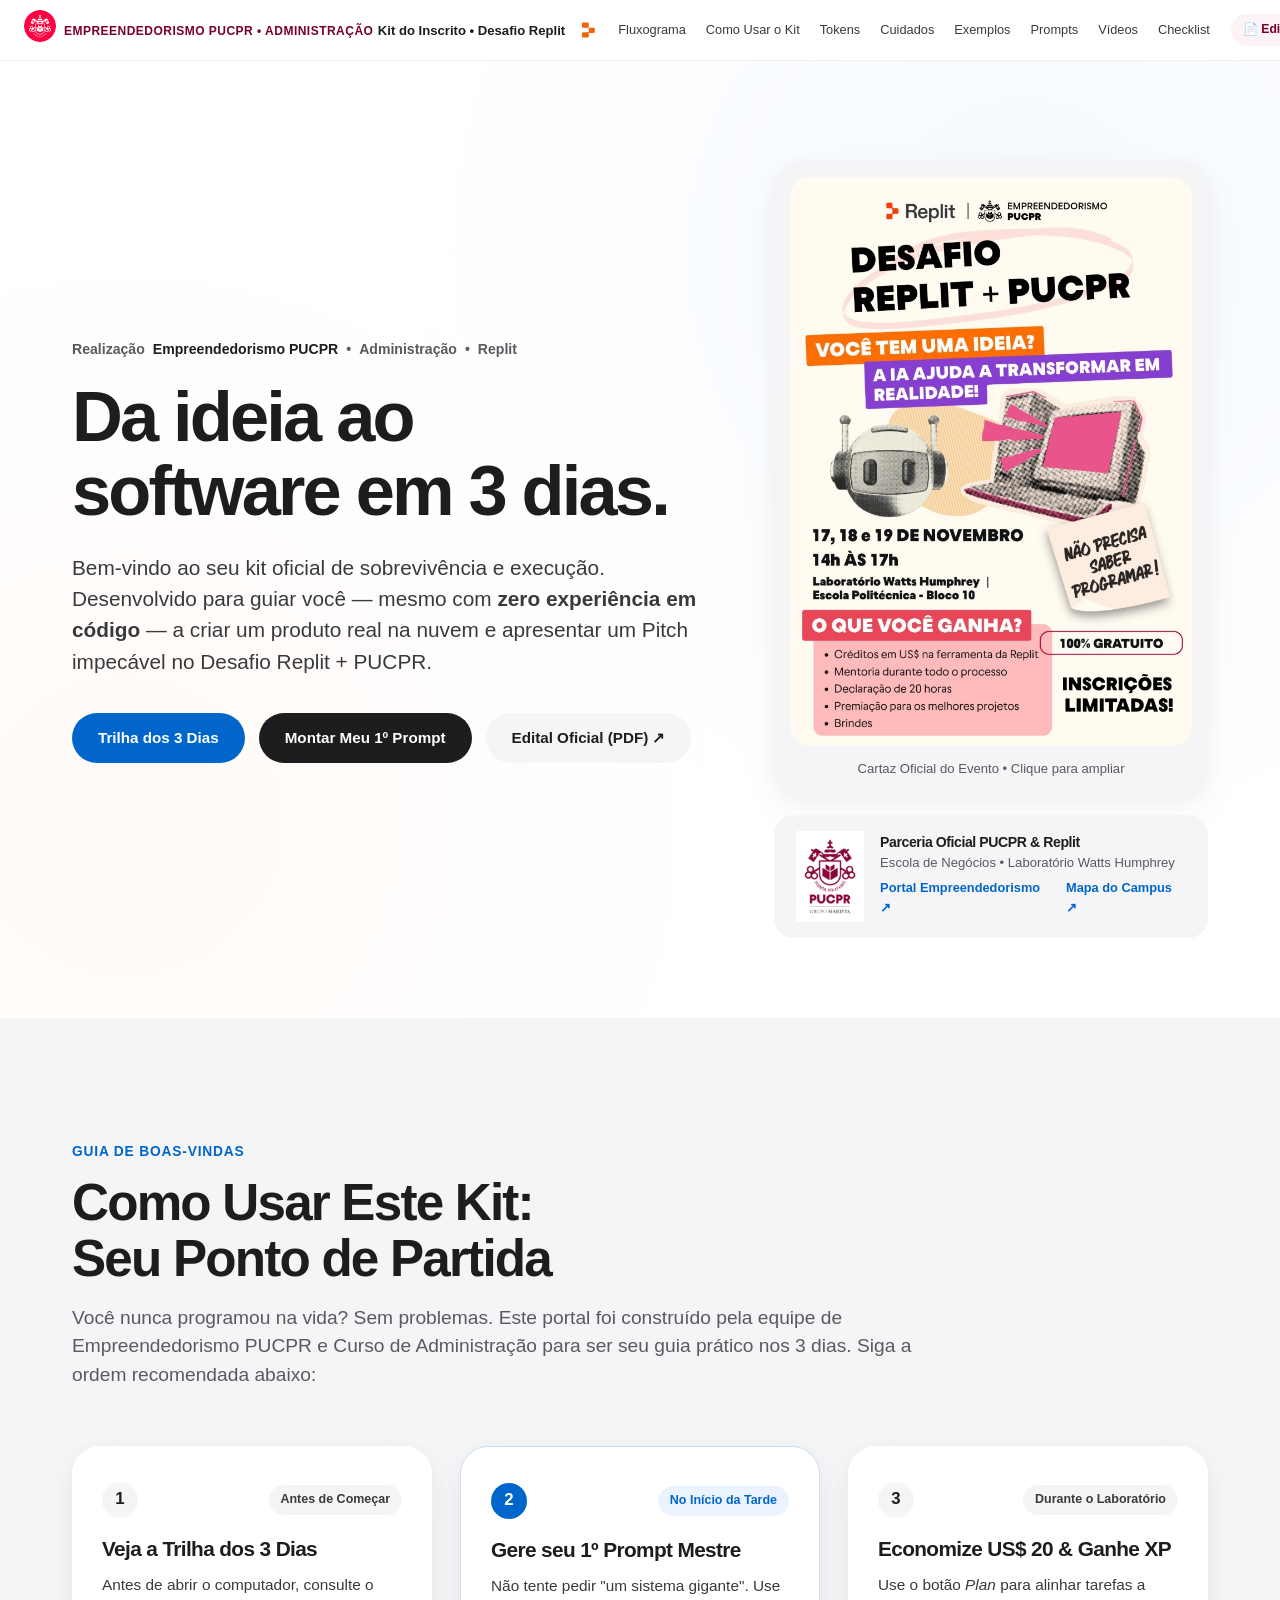
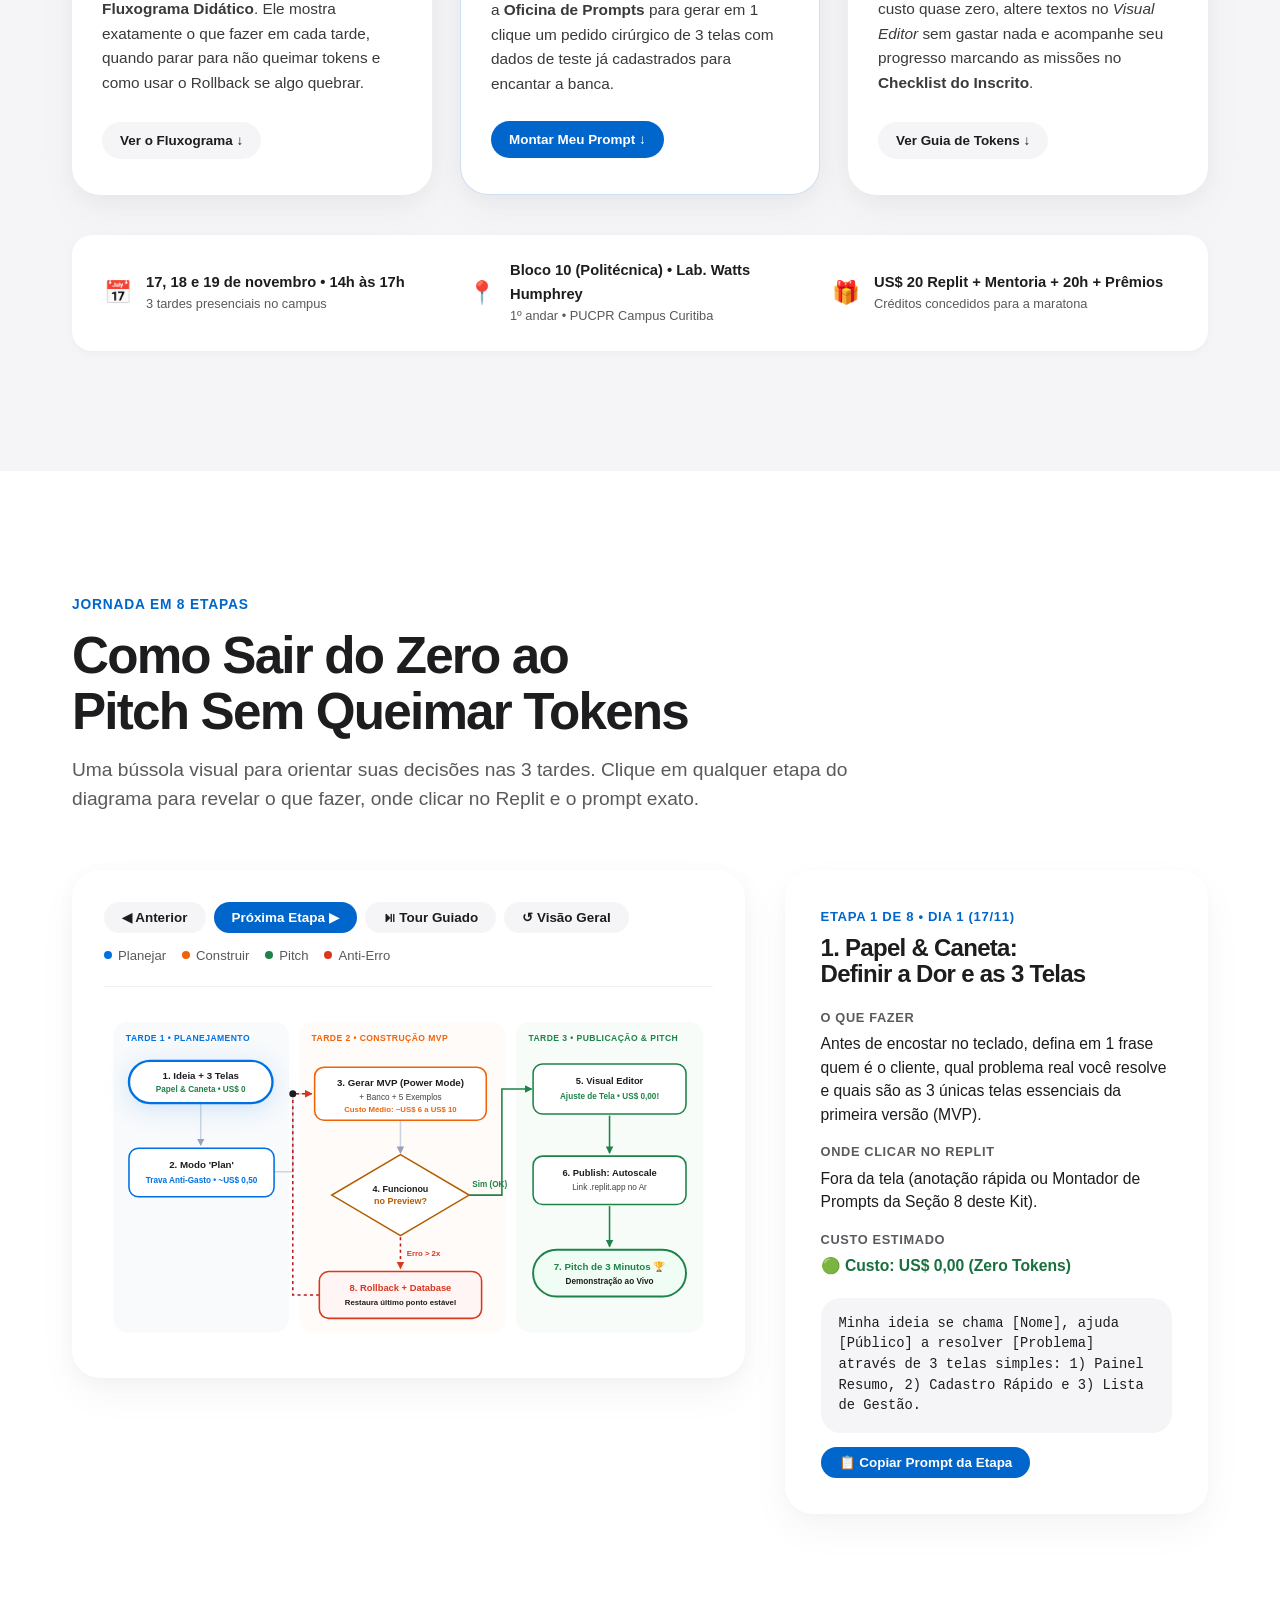
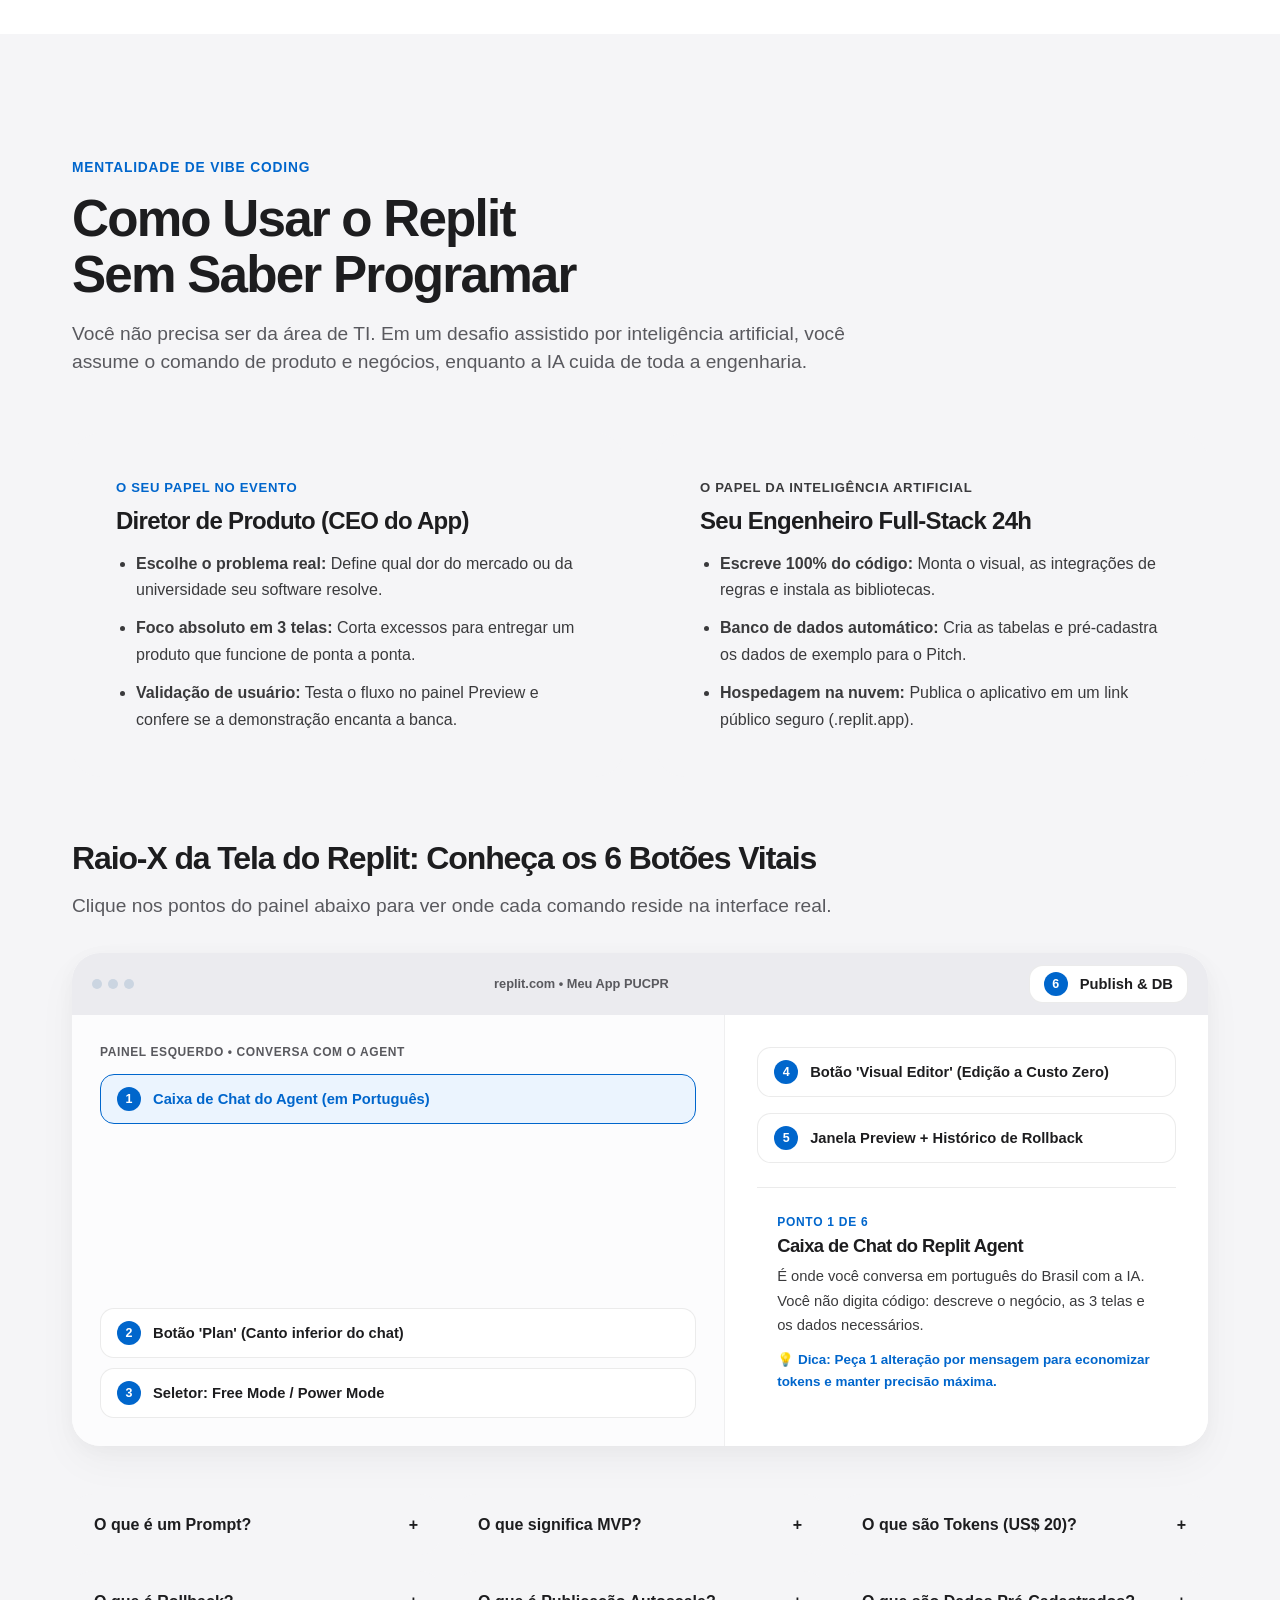
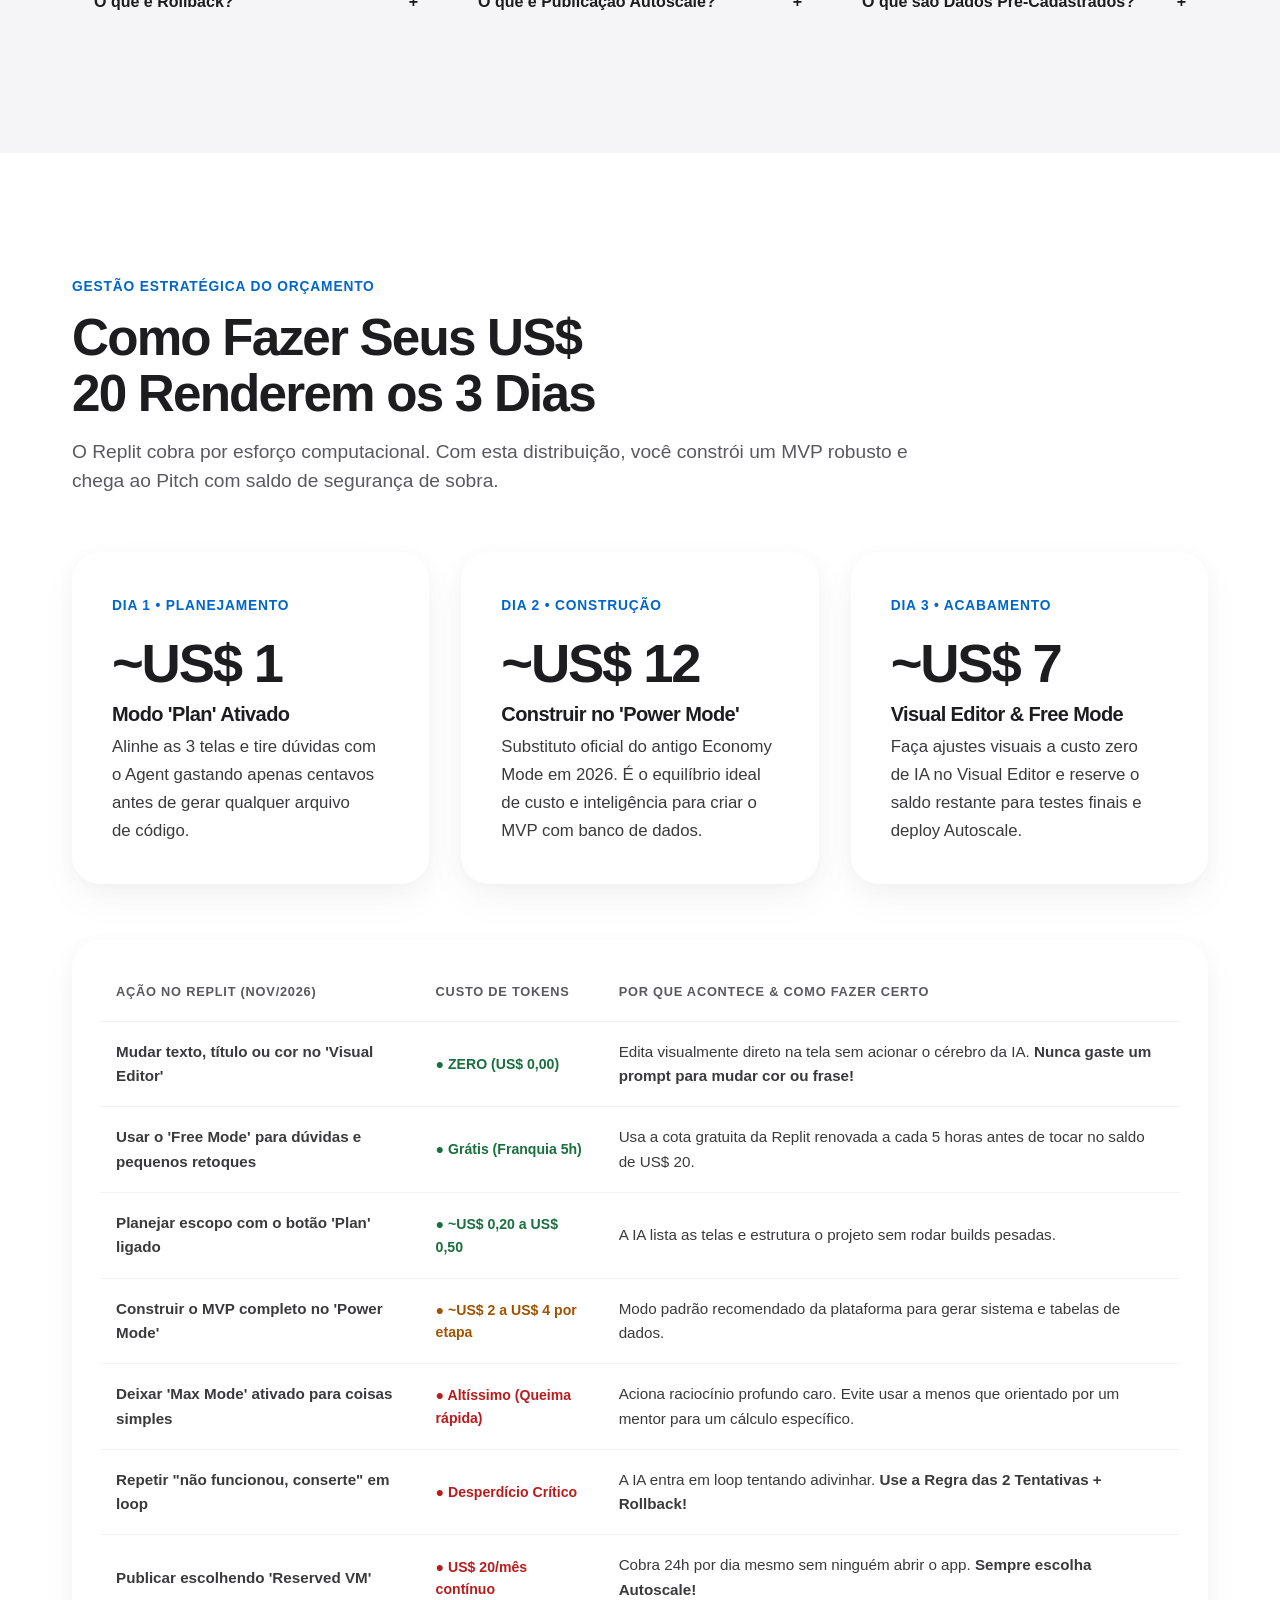
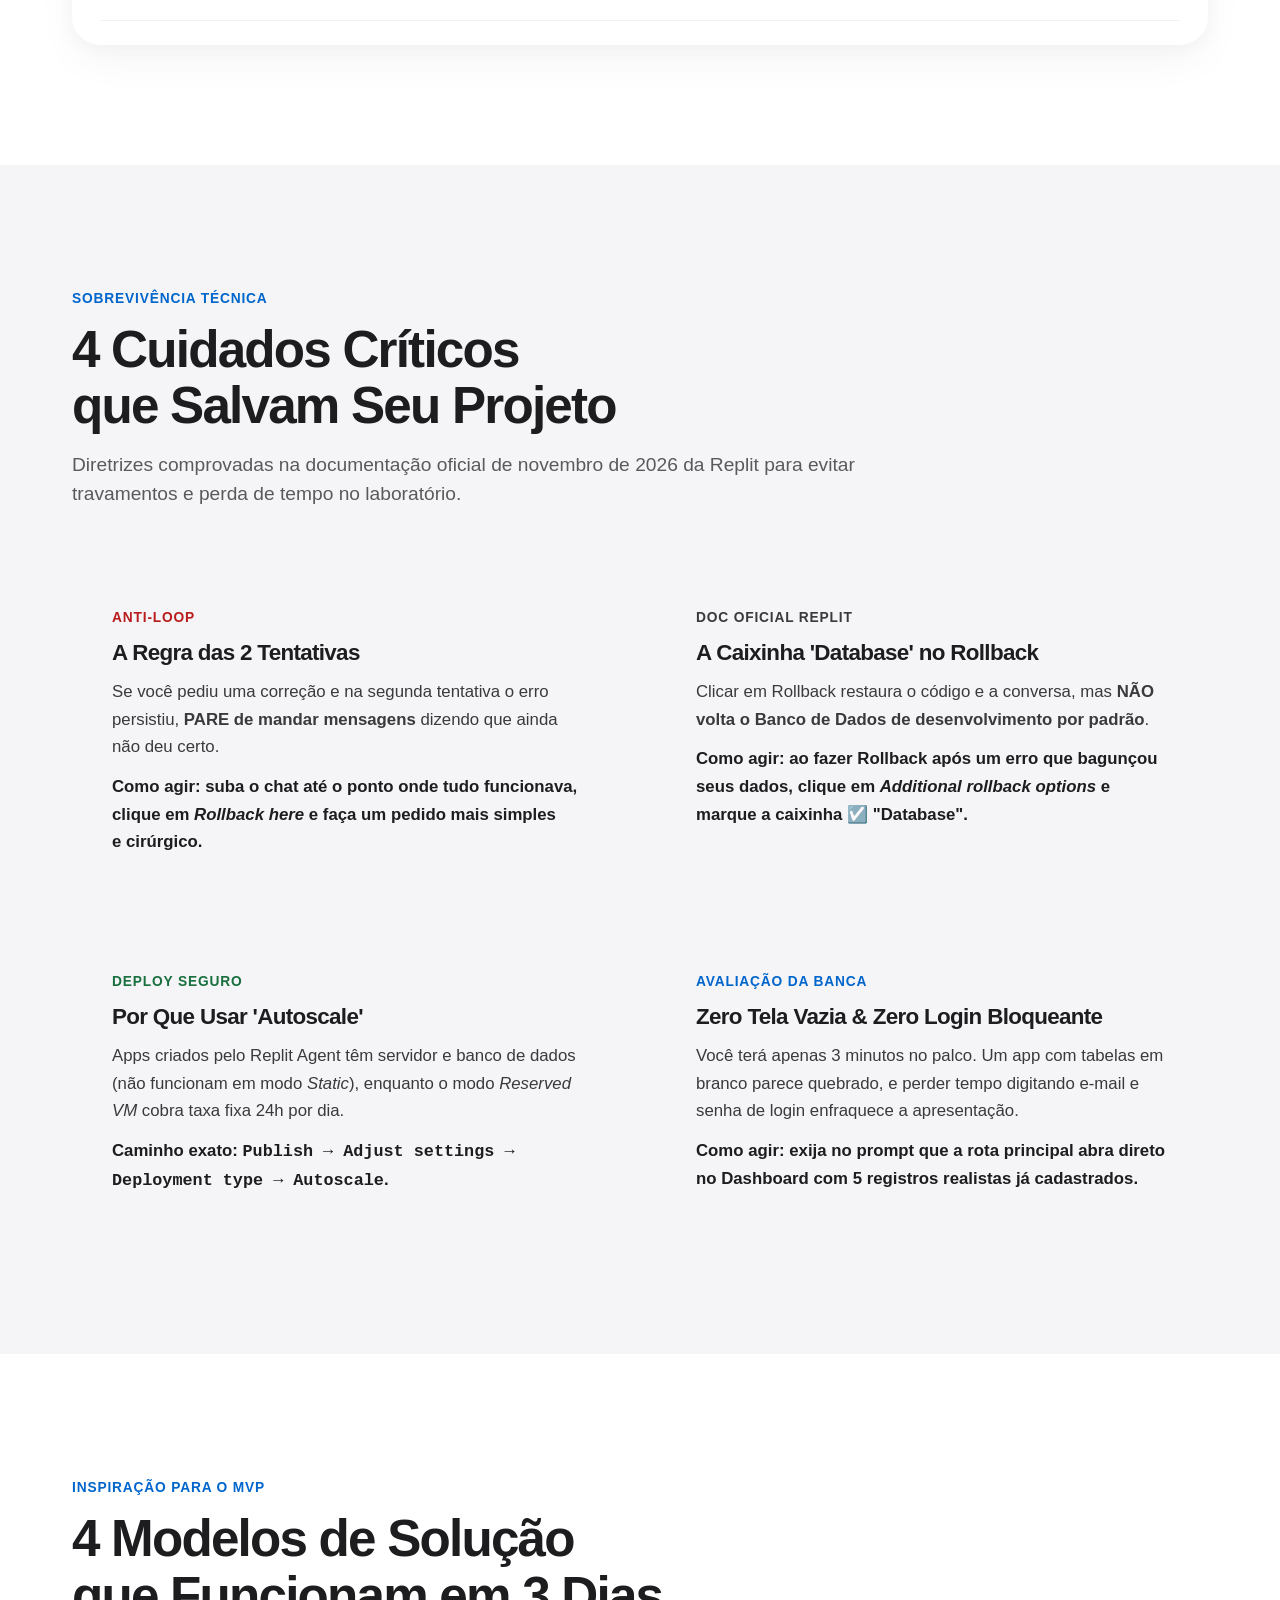
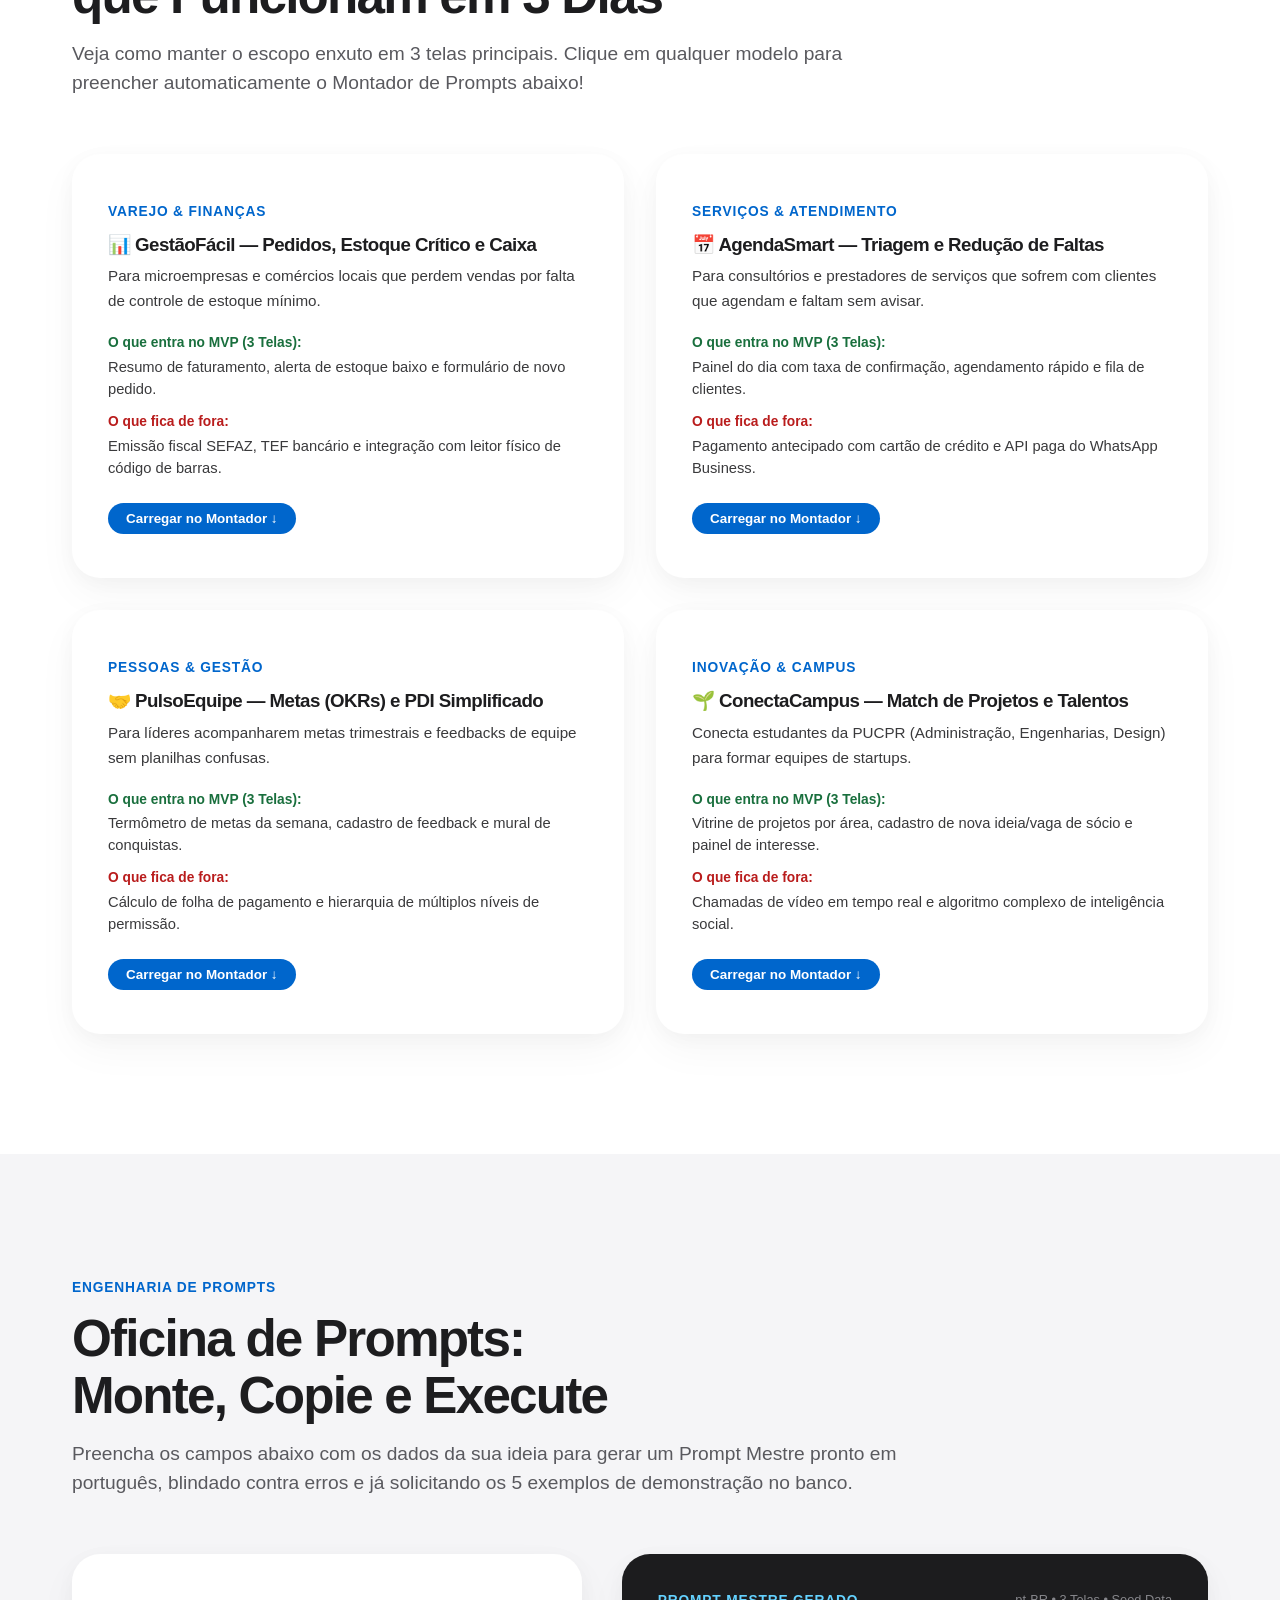
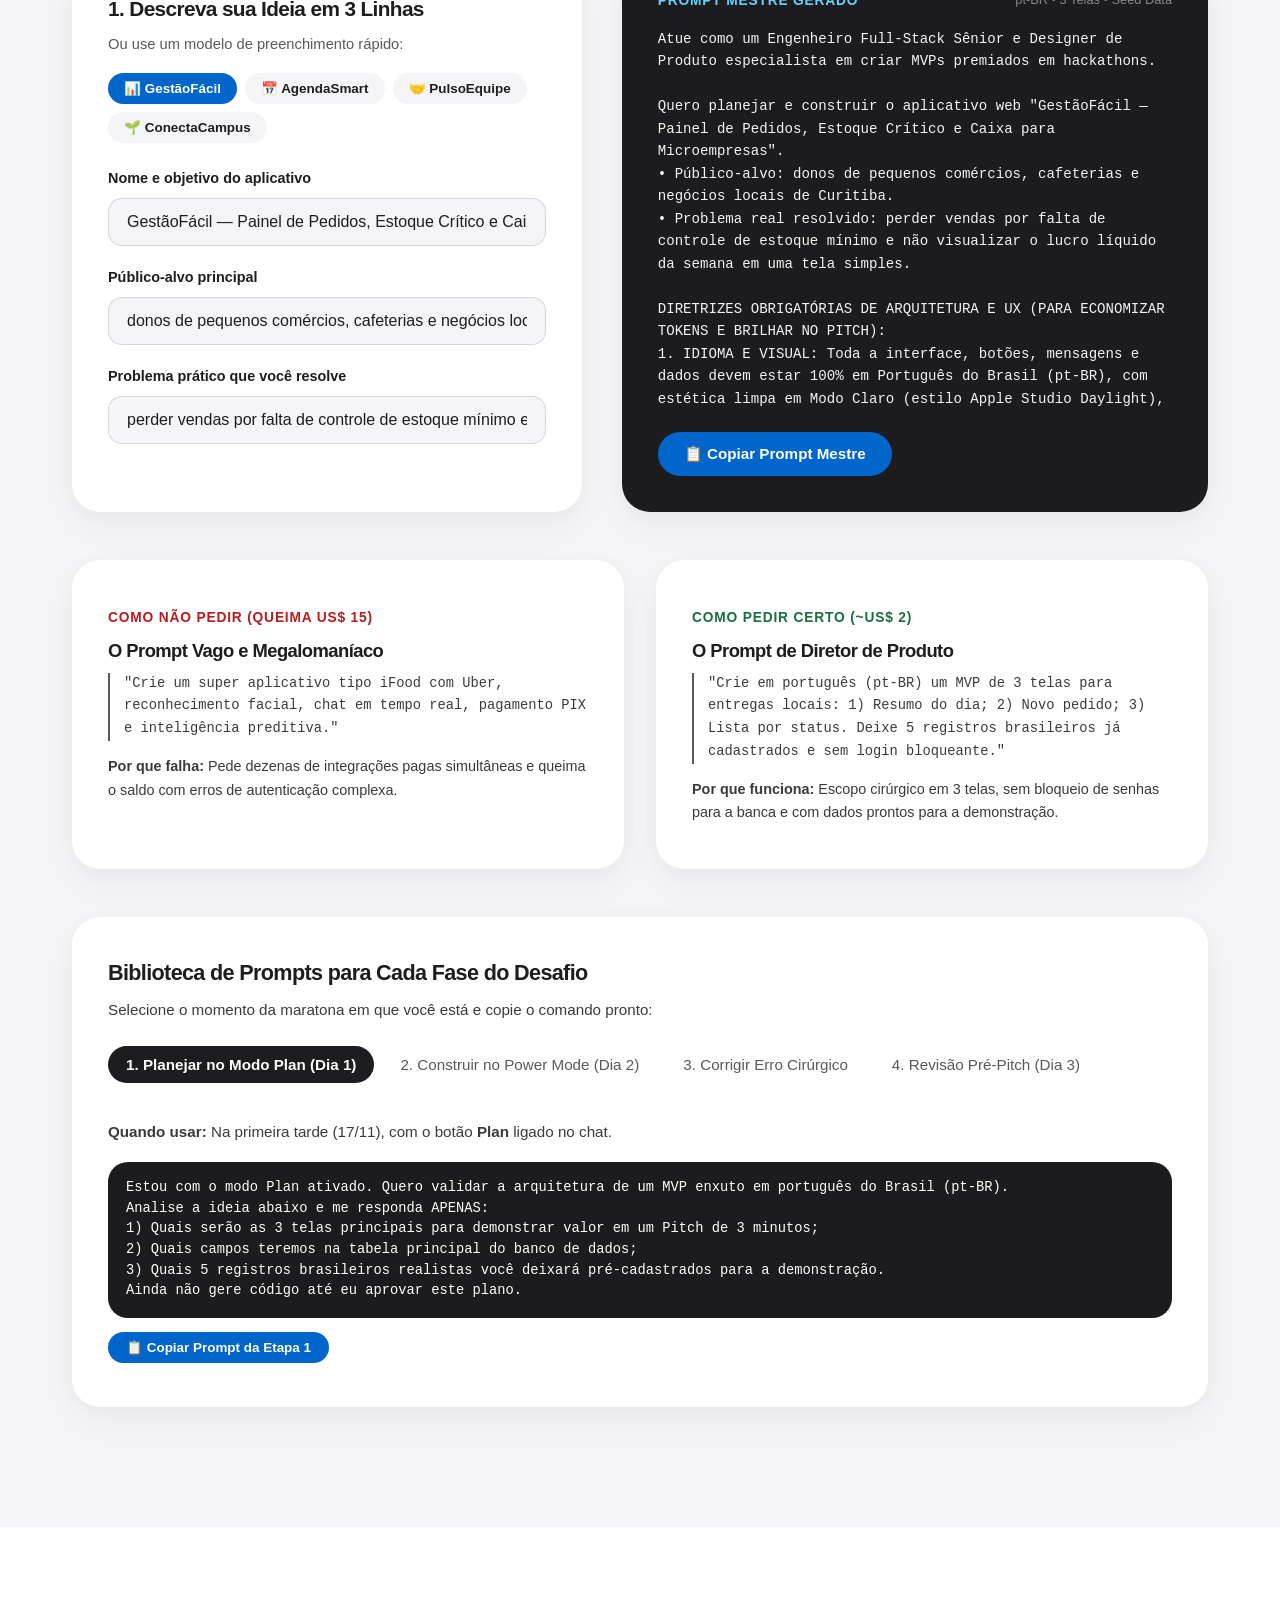
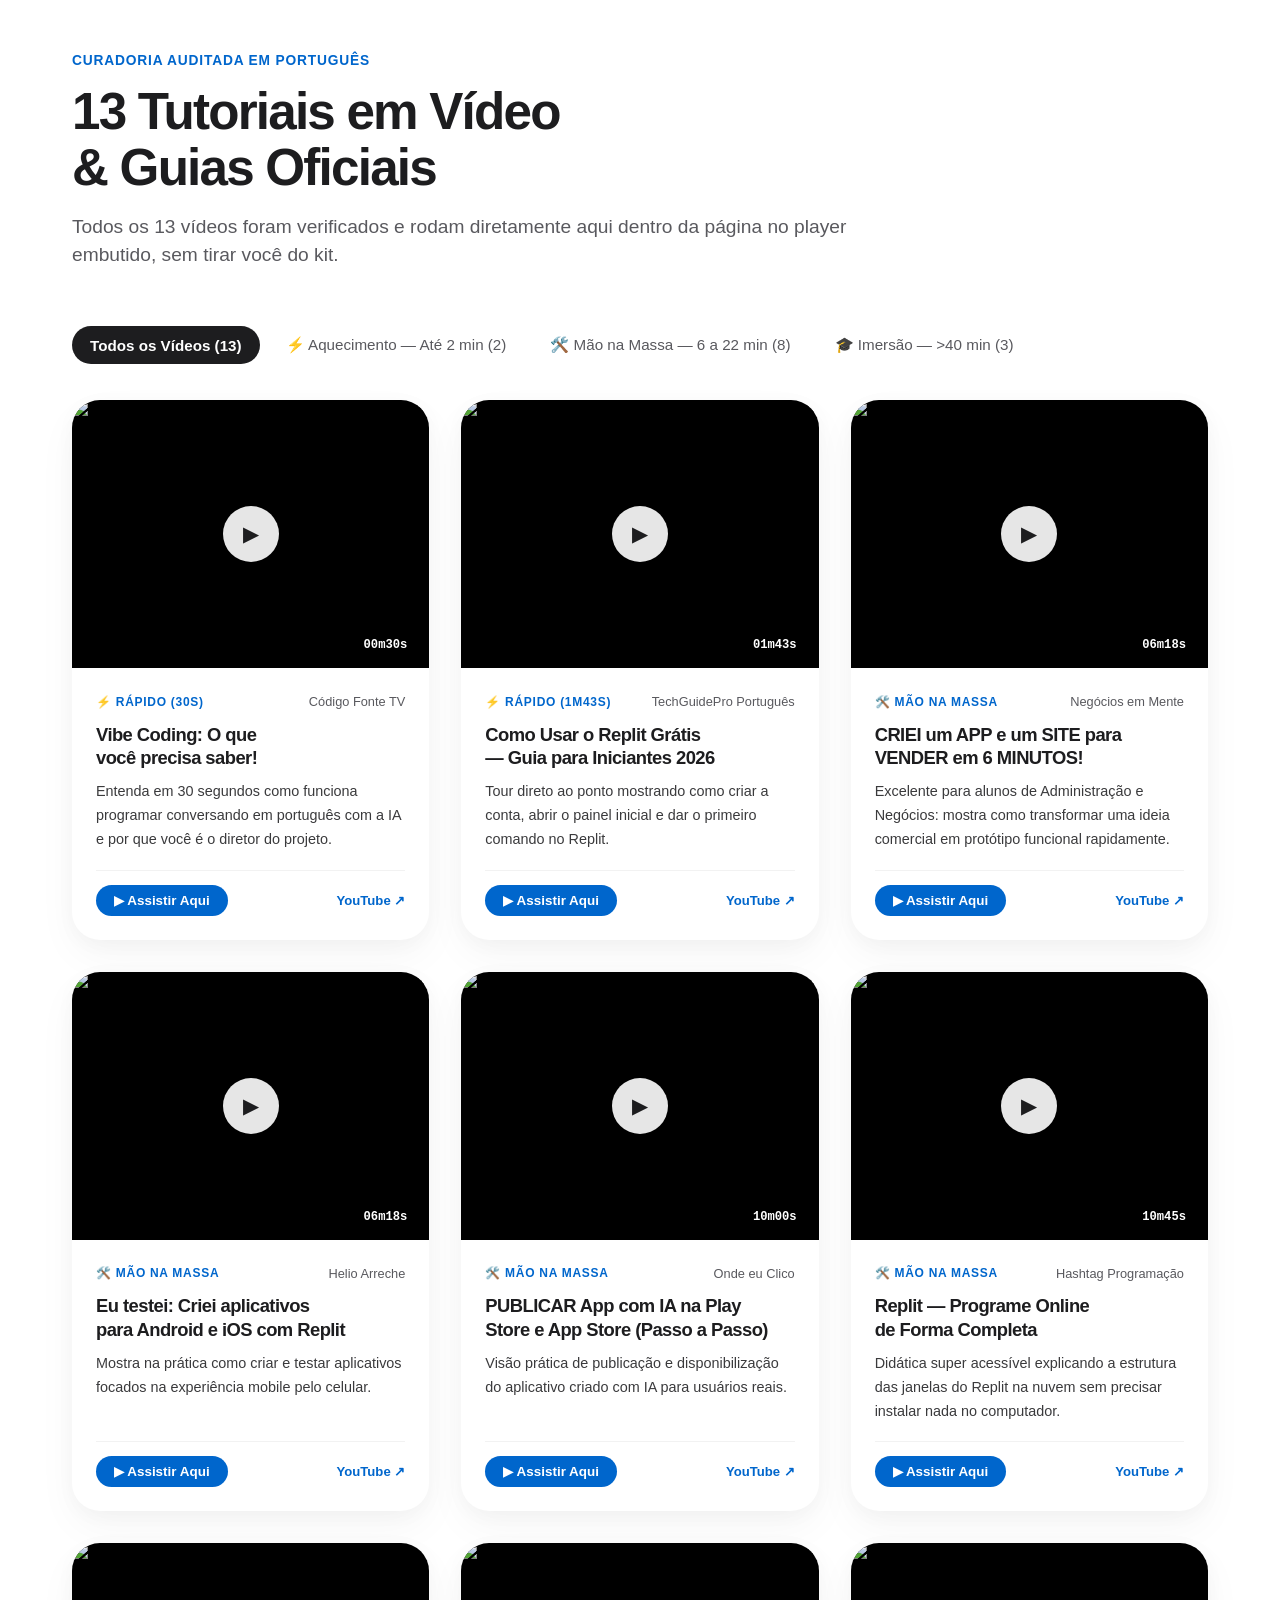
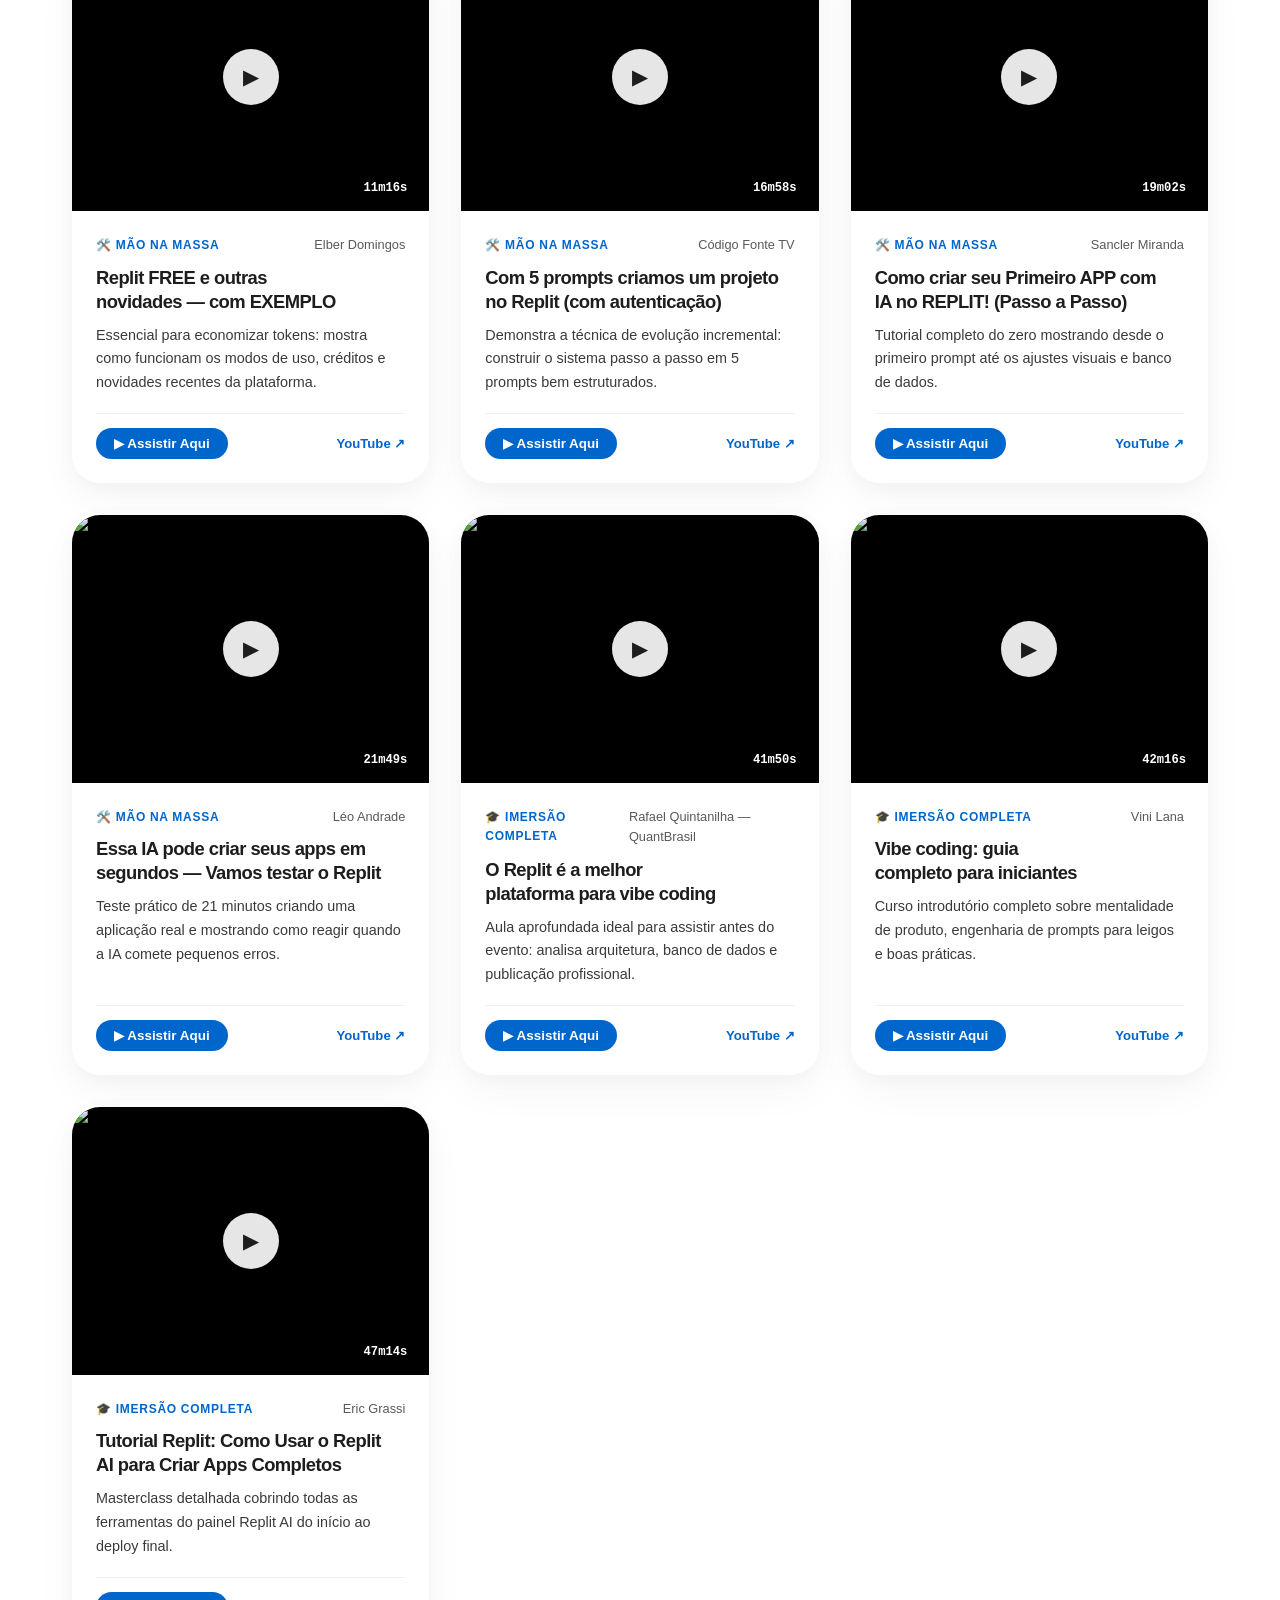
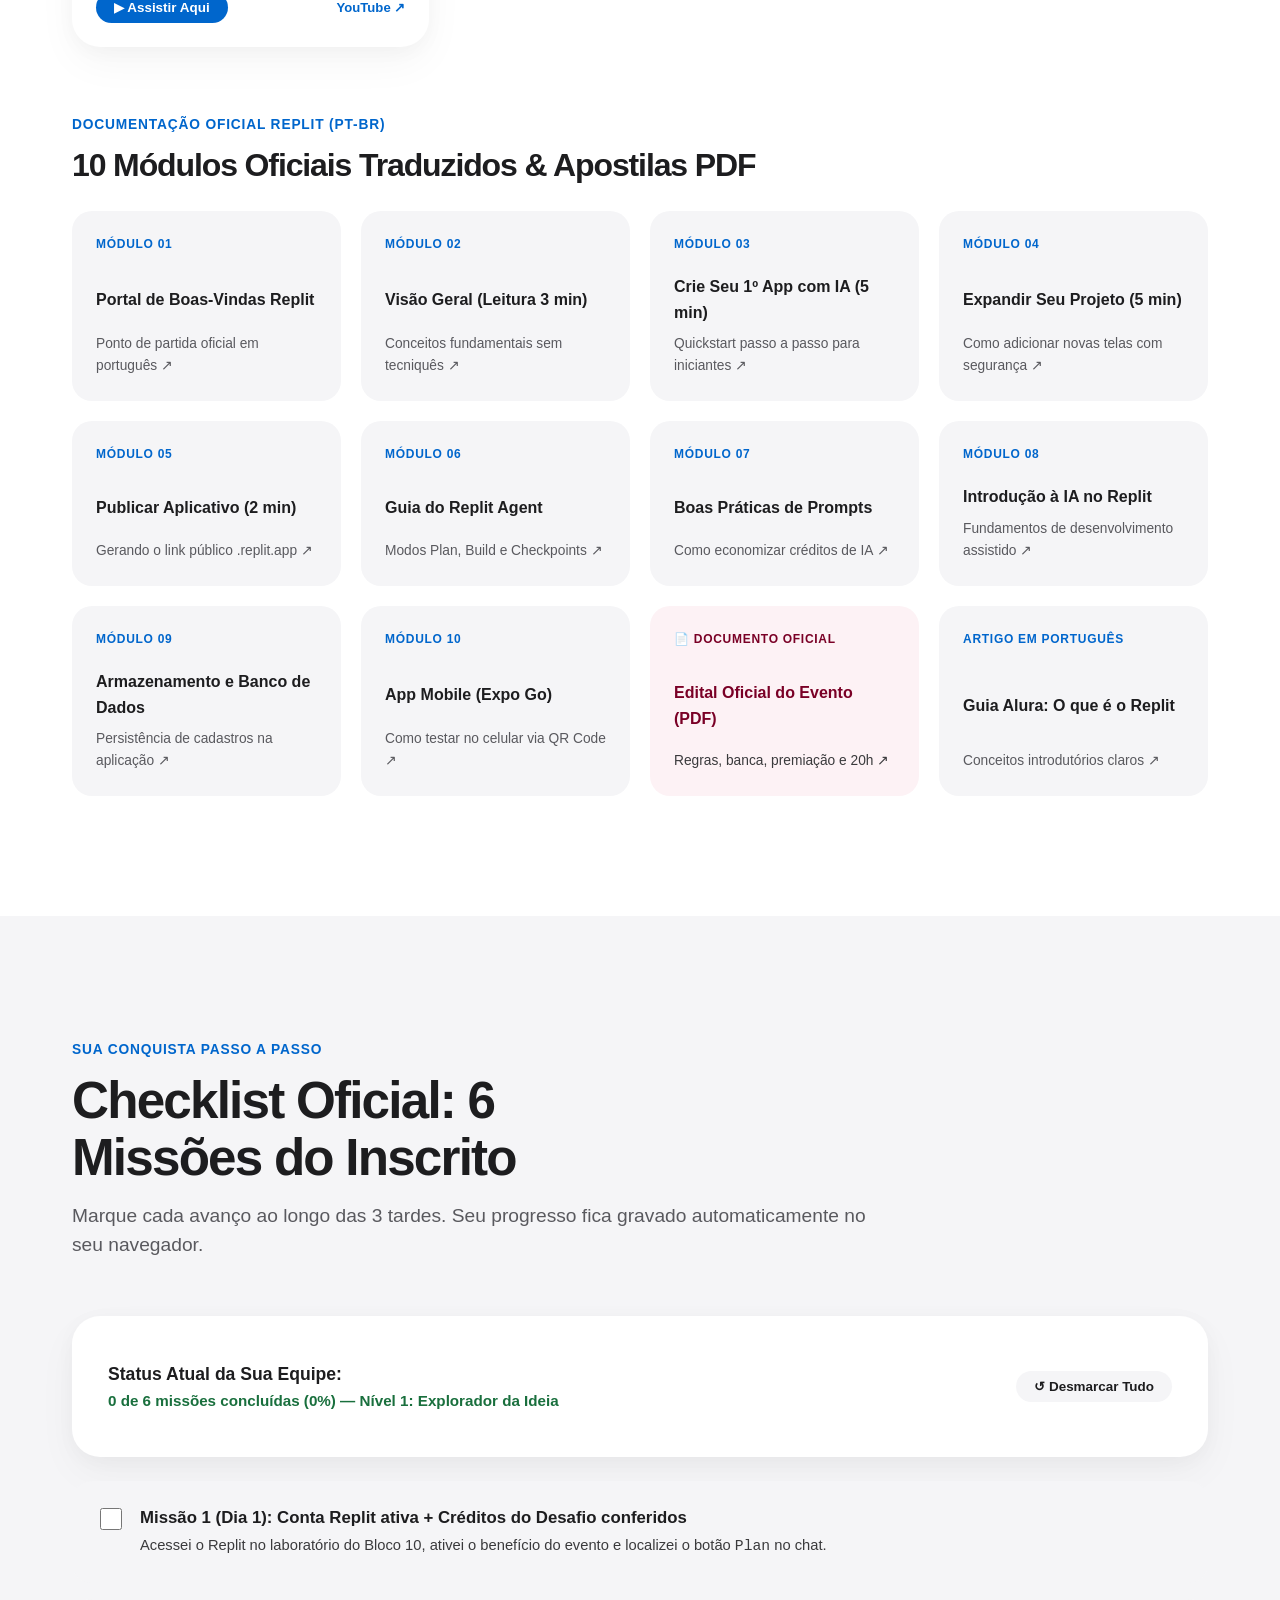
==== commit 26b858ac: "feat(onboarding): add intuitive 3-step onboarding guide and update navigation" ====
--- a/src/index.html
+++ b/src/index.html
@@ -33,7 +33,7 @@
 
       <nav class="main-nav" aria-label="Navegação das seções do Kit">
         <a href="#fluxograma" class="nav-link">Fluxograma</a>
-        <a href="#como-usar" class="nav-link">Como Usar</a>
+        <a href="#onboarding" class="nav-link">Como Usar o Kit</a>
         <a href="#economia" class="nav-link">Tokens</a>
         <a href="#cuidados" class="nav-link">Cuidados</a>
         <a href="#exemplos" class="nav-link">Exemplos</a>
@@ -115,42 +115,86 @@
       </div>
     </section>
 
-    <!-- ======================================================================
-         FAIXA ESPAÇOSA: LOGÍSTICA & AS 3 TARDES
+        <!-- ======================================================================
+         2. ONBOARDING: POR ONDE COMEÇAR (GUIA RÁPIDO DO INSCRITO)
          ====================================================================== -->
-    <section class="logistics-strip-section">
+    <section id="onboarding" class="section-block section-stage">
       <div class="container">
-        <div class="logistics-grid">
-          <div class="logistic-item">
-            <span class="logistic-eyebrow">Datas &amp; Horário</span>
-            <span class="logistic-main">17, 18 e 19 de novembro • 14h às 17h</span>
-          </div>
-          <div class="logistic-item">
-            <span class="logistic-eyebrow">Local Presencial</span>
-            <span class="logistic-main">Bloco 10 (Politécnica) • Lab. Watts Humphrey</span>
-          </div>
-          <div class="logistic-item">
-            <span class="logistic-eyebrow">Benefícios ao Inscrito</span>
-            <span class="logistic-main">US$ 20 Replit • Mentoria • 20h • Premiação</span>
-          </div>
-        </div>
-
-        <div class="days-triptych">
-          <article class="day-card">
-            <span class="day-eyebrow">Tarde 1 • 17/11 (Terça)</span>
-            <h2>Ideia &amp; Modo Plan</h2>
-            <p>Descobrir a dor do cliente, escolher 3 telas essenciais e planejar a arquitetura no Replit gastando menos de US$ 1 em tokens.</p>
-          </article>
-          <article class="day-card">
-            <span class="day-eyebrow">Tarde 2 • 18/11 (Quarta)</span>
-            <h2>Construção do MVP</h2>
-            <p>Construir a aplicação com banco de dados funcional usando o Power Mode e garantir 5 registros realistas cadastrados.</p>
-          </article>
-          <article class="day-card">
-            <span class="day-eyebrow">Tarde 3 • 19/11 (Quinta)</span>
-            <h2>Polimento &amp; Pitch</h2>
-            <p>Ajustar textos e cores no Visual Editor (US$ 0), publicar em Autoscale (.replit.app) e encantar a banca avaliadora!</p>
-          </article>
+        <div class="section-header">
+          <span class="eyebrow-text">Guia de Boas-Vindas</span>
+          <h2 class="section-title">Como Usar Este Kit: Seu Ponto de Partida</h2>
+          <p class="section-subtitle">
+            Você nunca programou na vida? Sem problemas. Este portal foi construído pela equipe de Empreendedorismo PUCPR e Curso de Administração para ser seu guia prático nos 3 dias. Siga a ordem recomendada abaixo:
+          </p>
+        </div>
+
+        <div class="onboarding-steps-grid">
+          <article class="onboarding-step-card">
+            <div class="step-badge-row">
+              <span class="step-num-circle">1</span>
+              <span class="step-timing-pill">Antes de Começar</span>
+            </div>
+            <h3 class="step-title">Veja a Trilha dos 3 Dias</h3>
+            <p class="step-desc">
+              Antes de abrir o computador, consulte o <strong>Fluxograma Didático</strong>. Ele mostra exatamente o que fazer em cada tarde, quando parar para não queimar tokens e como usar o Rollback se algo quebrar.
+            </p>
+            <div class="step-footer-link">
+              <a href="#fluxograma" class="btn btn-secondary btn-sm">Ver o Fluxograma ↓</a>
+            </div>
+          </article>
+
+          <article class="onboarding-step-card step-highlight">
+            <div class="step-badge-row">
+              <span class="step-num-circle" style="background:var(--apple-blue);color:#FFFFFF;">2</span>
+              <span class="step-timing-pill" style="background:var(--apple-blue-soft);color:var(--apple-blue);">No Início da Tarde</span>
+            </div>
+            <h3 class="step-title">Gere seu 1º Prompt Mestre</h3>
+            <p class="step-desc">
+              Não tente pedir "um sistema gigante". Use a <strong>Oficina de Prompts</strong> para gerar em 1 clique um pedido cirúrgico de 3 telas com dados de teste já cadastrados para encantar a banca.
+            </p>
+            <div class="step-footer-link">
+              <a href="#prompts" class="btn btn-safira btn-sm">Montar Meu Prompt ↓</a>
+            </div>
+          </article>
+
+          <article class="onboarding-step-card">
+            <div class="step-badge-row">
+              <span class="step-num-circle">3</span>
+              <span class="step-timing-pill">Durante o Laboratório</span>
+            </div>
+            <h3 class="step-title">Economize US$ 20 &amp; Ganhe XP</h3>
+            <p class="step-desc">
+              Use o botão <em>Plan</em> para alinhar tarefas a custo quase zero, altere textos no <em>Visual Editor</em> sem gastar nada e acompanhe seu progresso marcando as missões no <strong>Checklist do Inscrito</strong>.
+            </p>
+            <div class="step-footer-link">
+              <a href="#economia" class="btn btn-secondary btn-sm">Ver Guia de Tokens ↓</a>
+            </div>
+          </article>
+        </div>
+
+        <!-- Logística dos 3 Dias em Faixa Discreta -->
+        <div class="onboarding-logistics-bar">
+          <div class="logistics-quick-item">
+            <span class="logistics-quick-icon">📅</span>
+            <div>
+              <strong>17, 18 e 19 de novembro • 14h às 17h</strong>
+              <small>3 tardes presenciais no campus</small>
+            </div>
+          </div>
+          <div class="logistics-quick-item">
+            <span class="logistics-quick-icon">📍</span>
+            <div>
+              <strong>Bloco 10 (Politécnica) • Lab. Watts Humphrey</strong>
+              <small>1º andar • PUCPR Campus Curitiba</small>
+            </div>
+          </div>
+          <div class="logistics-quick-item">
+            <span class="logistics-quick-icon">🎁</span>
+            <div>
+              <strong>US$ 20 Replit + Mentoria + 20h + Prêmios</strong>
+              <small>Créditos concedidos para a maratona</small>
+            </div>
+          </div>
         </div>
       </div>
     </section>
@@ -986,10 +1030,7 @@
         </div>
       </div>
 
-      <div style="margin-top:48px;padding-top:24px;border-top:1px solid rgba(0, 0, 0, 0.05);display:flex;flex-wrap:wrap;align-items:center;justify-content:space-between;gap:12px;font-size:0.84rem;color:var(--apple-muted);">
-        <span>© 2026 Pontifícia Universidade Católica do Paraná (PUCPR).</span>
-        <span>Kit Oficial do Inscrito • Padrão Apple Studio Daylight</span>
-      </div>
+
     </div>
   </footer>
 
--- a/assets/css/styles.css
+++ b/assets/css/styles.css
@@ -1660,3 +1660,122 @@
     -webkit-overflow-scrolling: touch !important;
   }
 }
+
+/* ==========================================================================
+   Módulo de Onboarding: Como Usar o Kit (Apple Studio Daylight)
+   ========================================================================== */
+.onboarding-steps-grid {
+  display: grid;
+  grid-template-columns: repeat(3, 1fr);
+  gap: 28px;
+  margin-bottom: 40px;
+}
+
+.onboarding-step-card {
+  background: var(--apple-bg);
+  border-radius: var(--radius-lg);
+  padding: 36px 30px;
+  box-shadow: var(--shadow-card);
+  display: flex;
+  flex-direction: column;
+  justify-content: space-between;
+  transition: transform 200ms var(--ease-apple), box-shadow 200ms var(--ease-apple);
+}
+
+.onboarding-step-card:hover {
+  transform: translateY(-2px);
+  box-shadow: var(--shadow-hover);
+}
+
+.onboarding-step-card.step-highlight {
+  border: 1px solid rgba(0, 102, 204, 0.2);
+}
+
+.step-badge-row {
+  display: flex;
+  align-items: center;
+  justify-content: space-between;
+  gap: 12px;
+  margin-bottom: 20px;
+}
+
+.step-num-circle {
+  width: 36px;
+  height: 36px;
+  border-radius: 50%;
+  background: var(--apple-surface);
+  color: var(--apple-ink);
+  font-weight: 700;
+  font-size: 1.05rem;
+  display: inline-flex;
+  align-items: center;
+  justify-content: center;
+}
+
+.step-timing-pill {
+  font-size: 0.78rem;
+  font-weight: 600;
+  padding: 5px 12px;
+  border-radius: var(--radius-pill);
+  background: var(--apple-surface);
+  color: var(--apple-secondary);
+}
+
+.step-title {
+  font-size: 1.3rem;
+  font-weight: 700;
+  margin-bottom: 12px;
+  color: var(--apple-ink);
+}
+
+.step-desc {
+  font-size: 0.96rem;
+  line-height: 1.6;
+  color: var(--apple-secondary);
+  margin-bottom: 24px;
+  flex-grow: 1;
+}
+
+.step-footer-link {
+  margin-top: auto;
+}
+
+.onboarding-logistics-bar {
+  display: grid;
+  grid-template-columns: repeat(3, 1fr);
+  gap: 20px;
+  background: var(--apple-bg);
+  border-radius: var(--radius-md);
+  padding: 24px 32px;
+  box-shadow: var(--shadow-sm);
+}
+
+.logistics-quick-item {
+  display: flex;
+  align-items: center;
+  gap: 14px;
+}
+
+.logistics-quick-icon {
+  font-size: 1.4rem;
+  flex-shrink: 0;
+}
+
+.logistics-quick-item strong {
+  display: block;
+  font-size: 0.92rem;
+  color: var(--apple-ink);
+}
+
+.logistics-quick-item small {
+  display: block;
+  font-size: 0.8rem;
+  color: var(--apple-muted);
+}
+
+@media (max-width: 900px) {
+  .onboarding-steps-grid,
+  .onboarding-logistics-bar {
+    grid-template-columns: minmax(0, 1fr);
+  }
+}
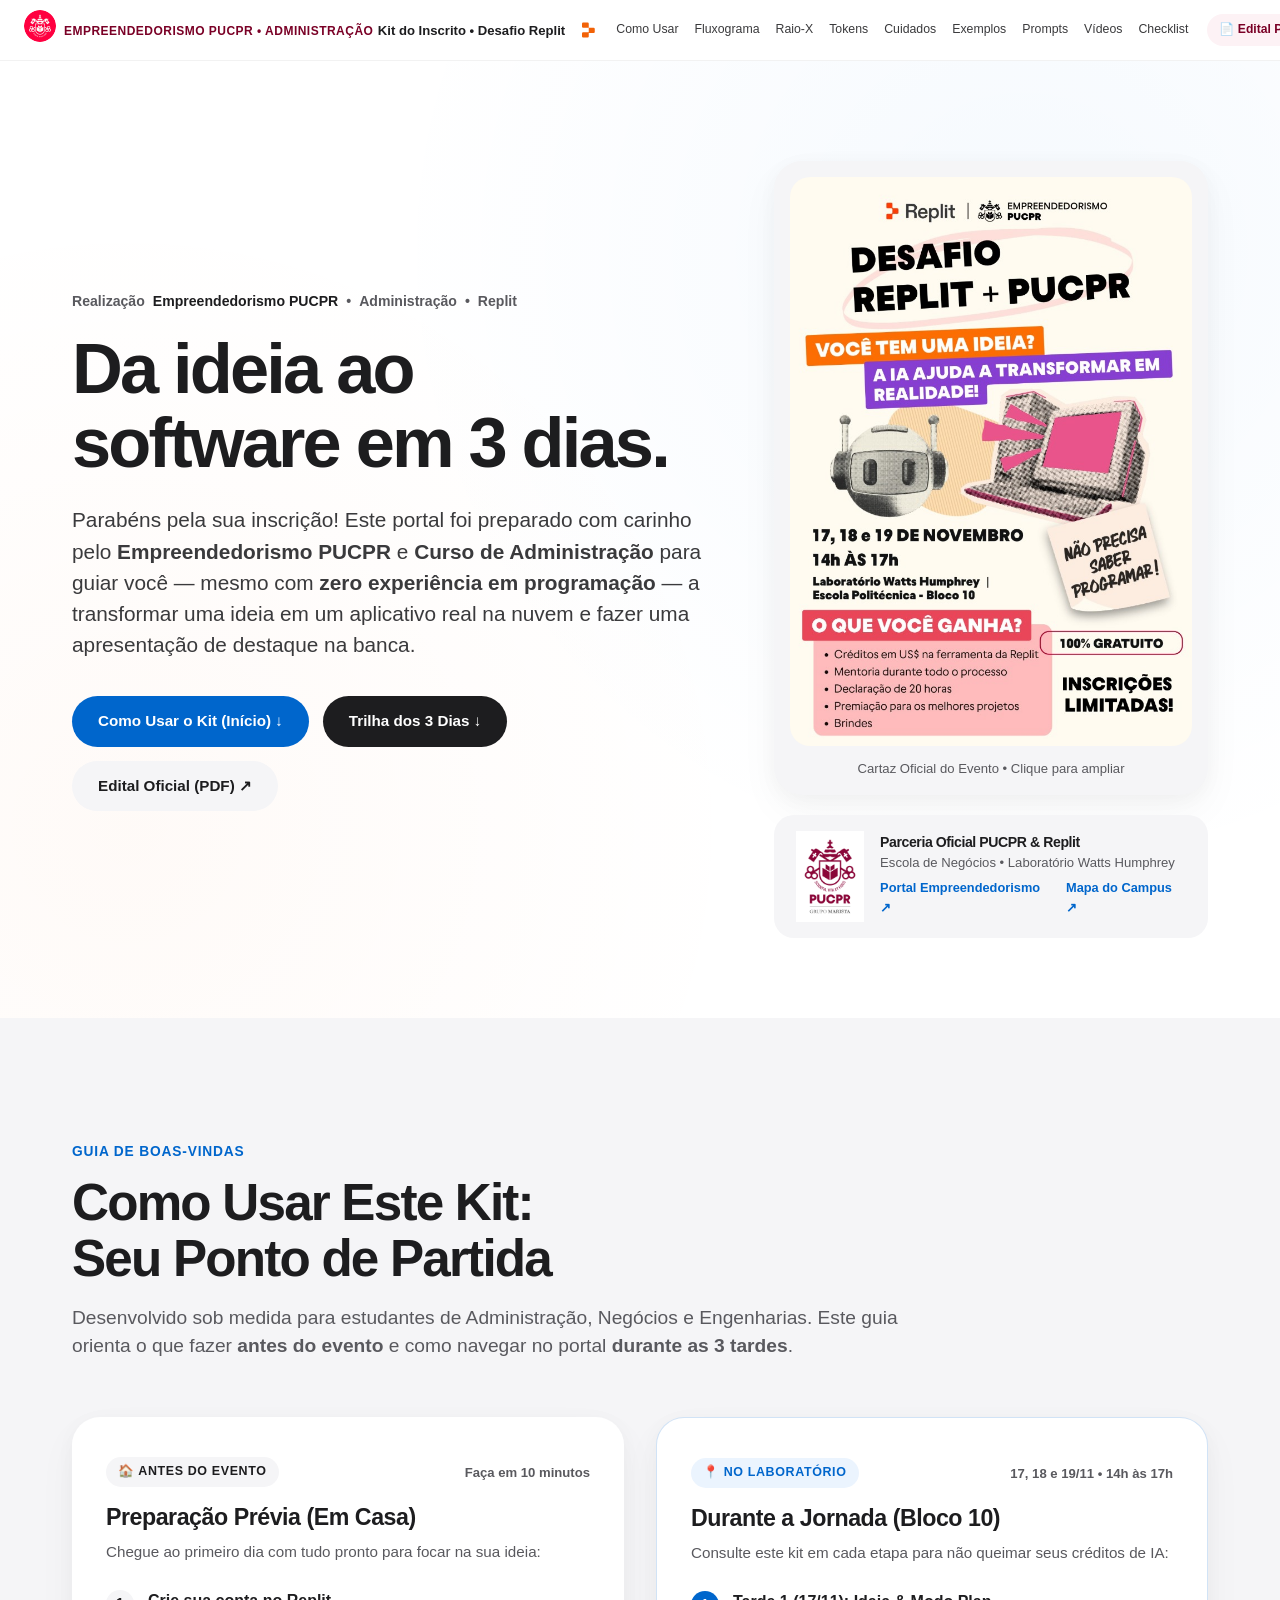
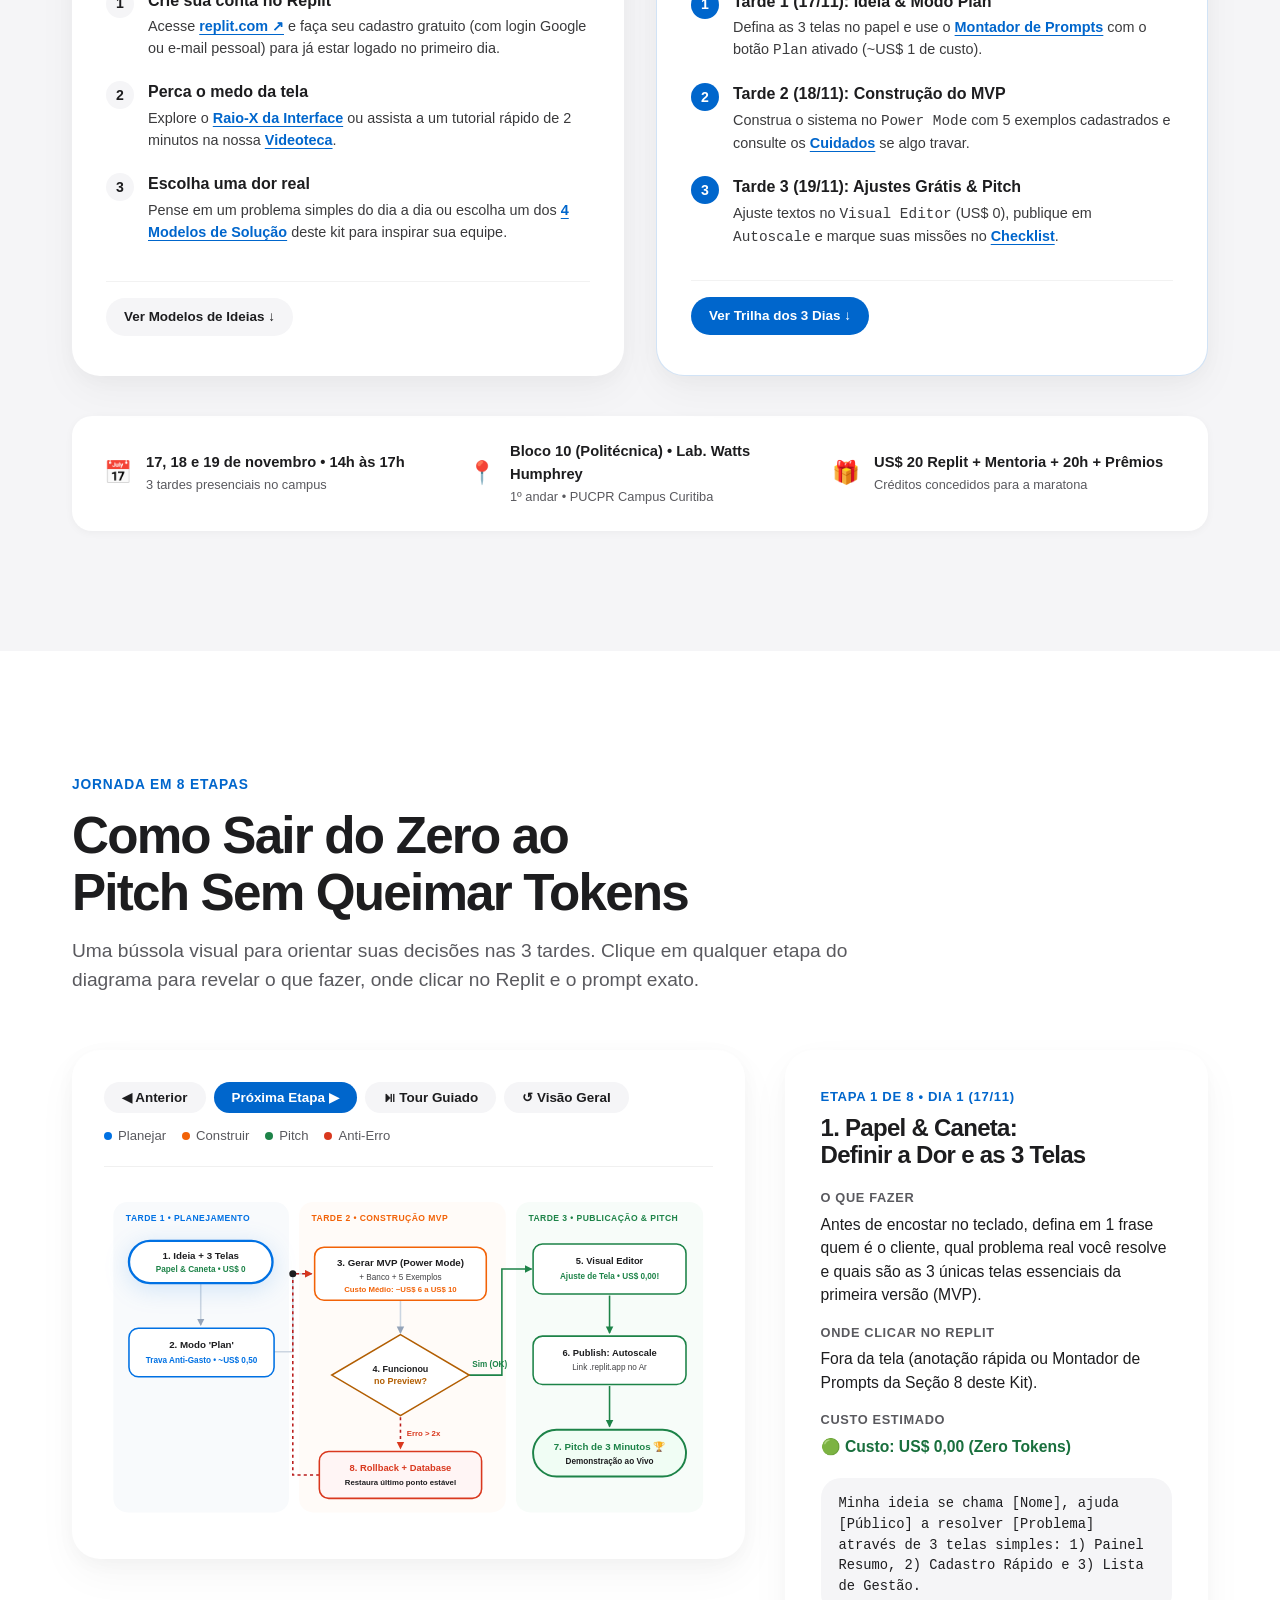
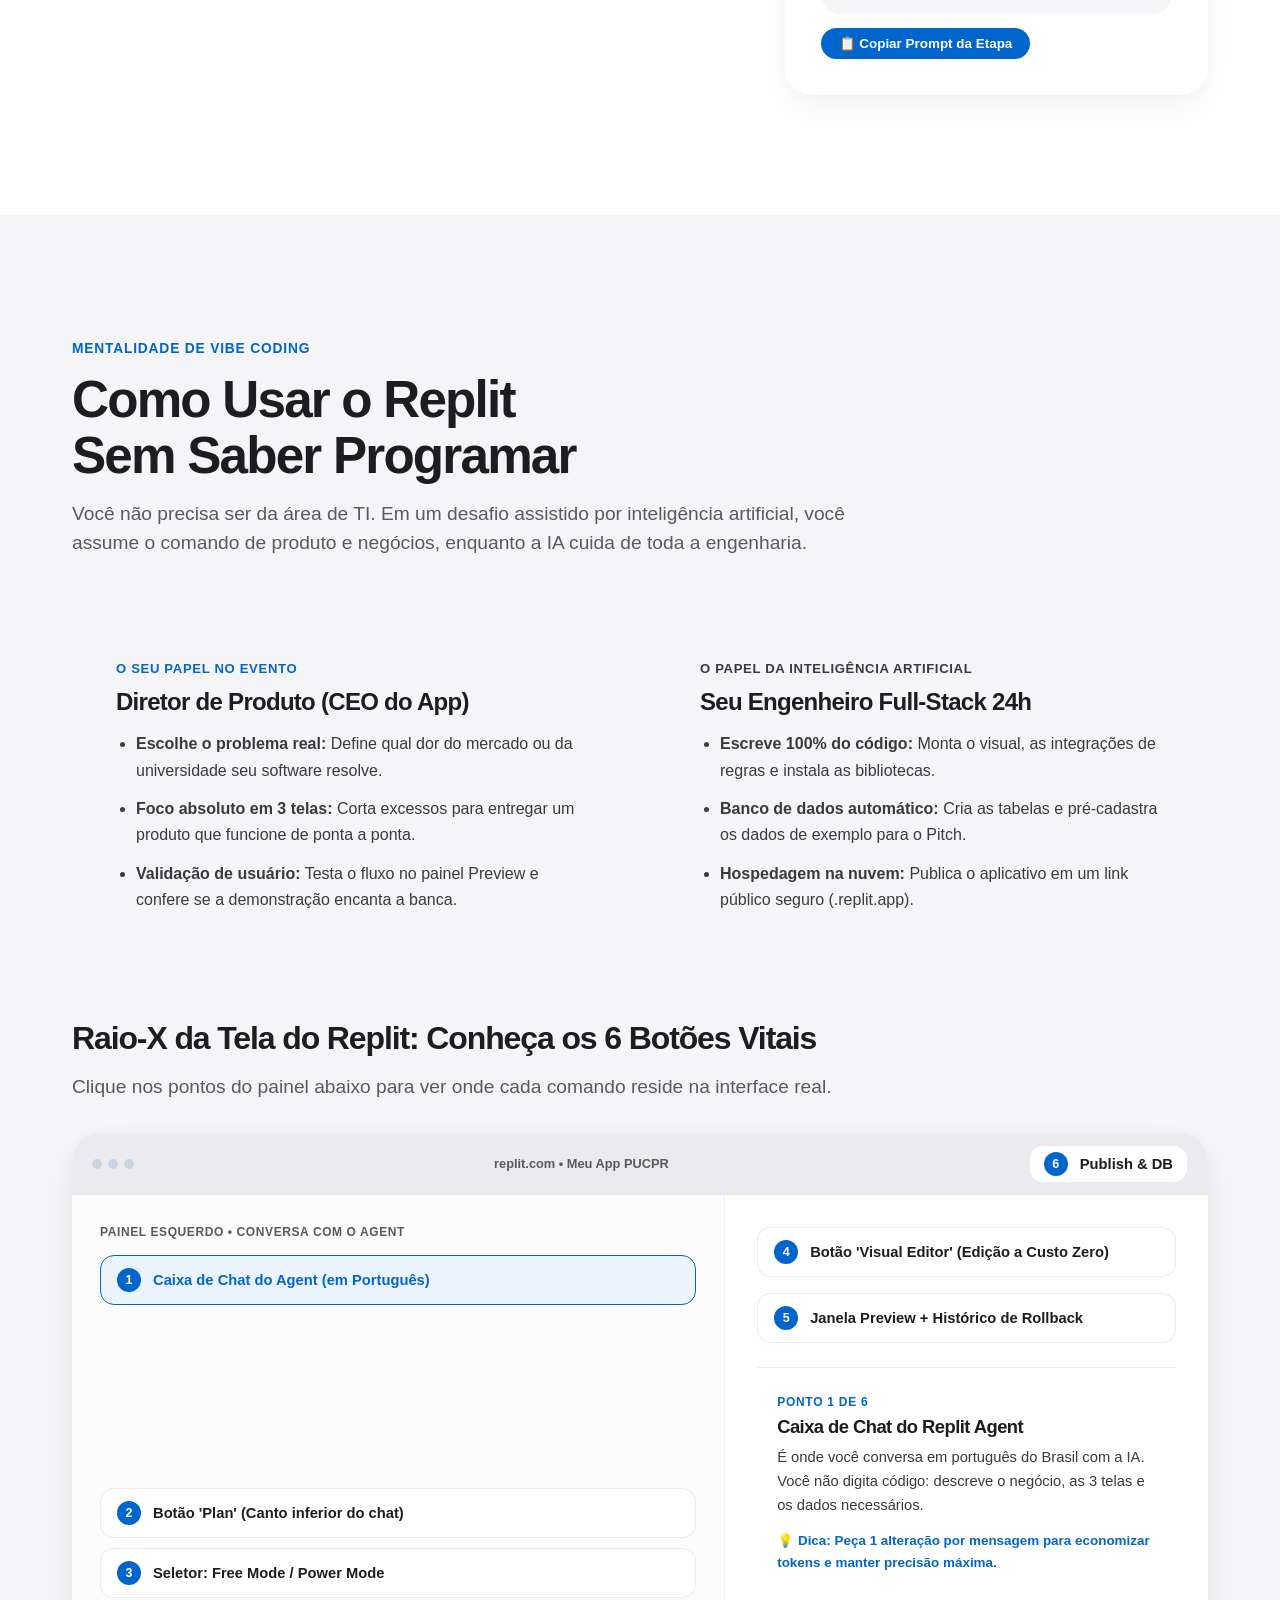
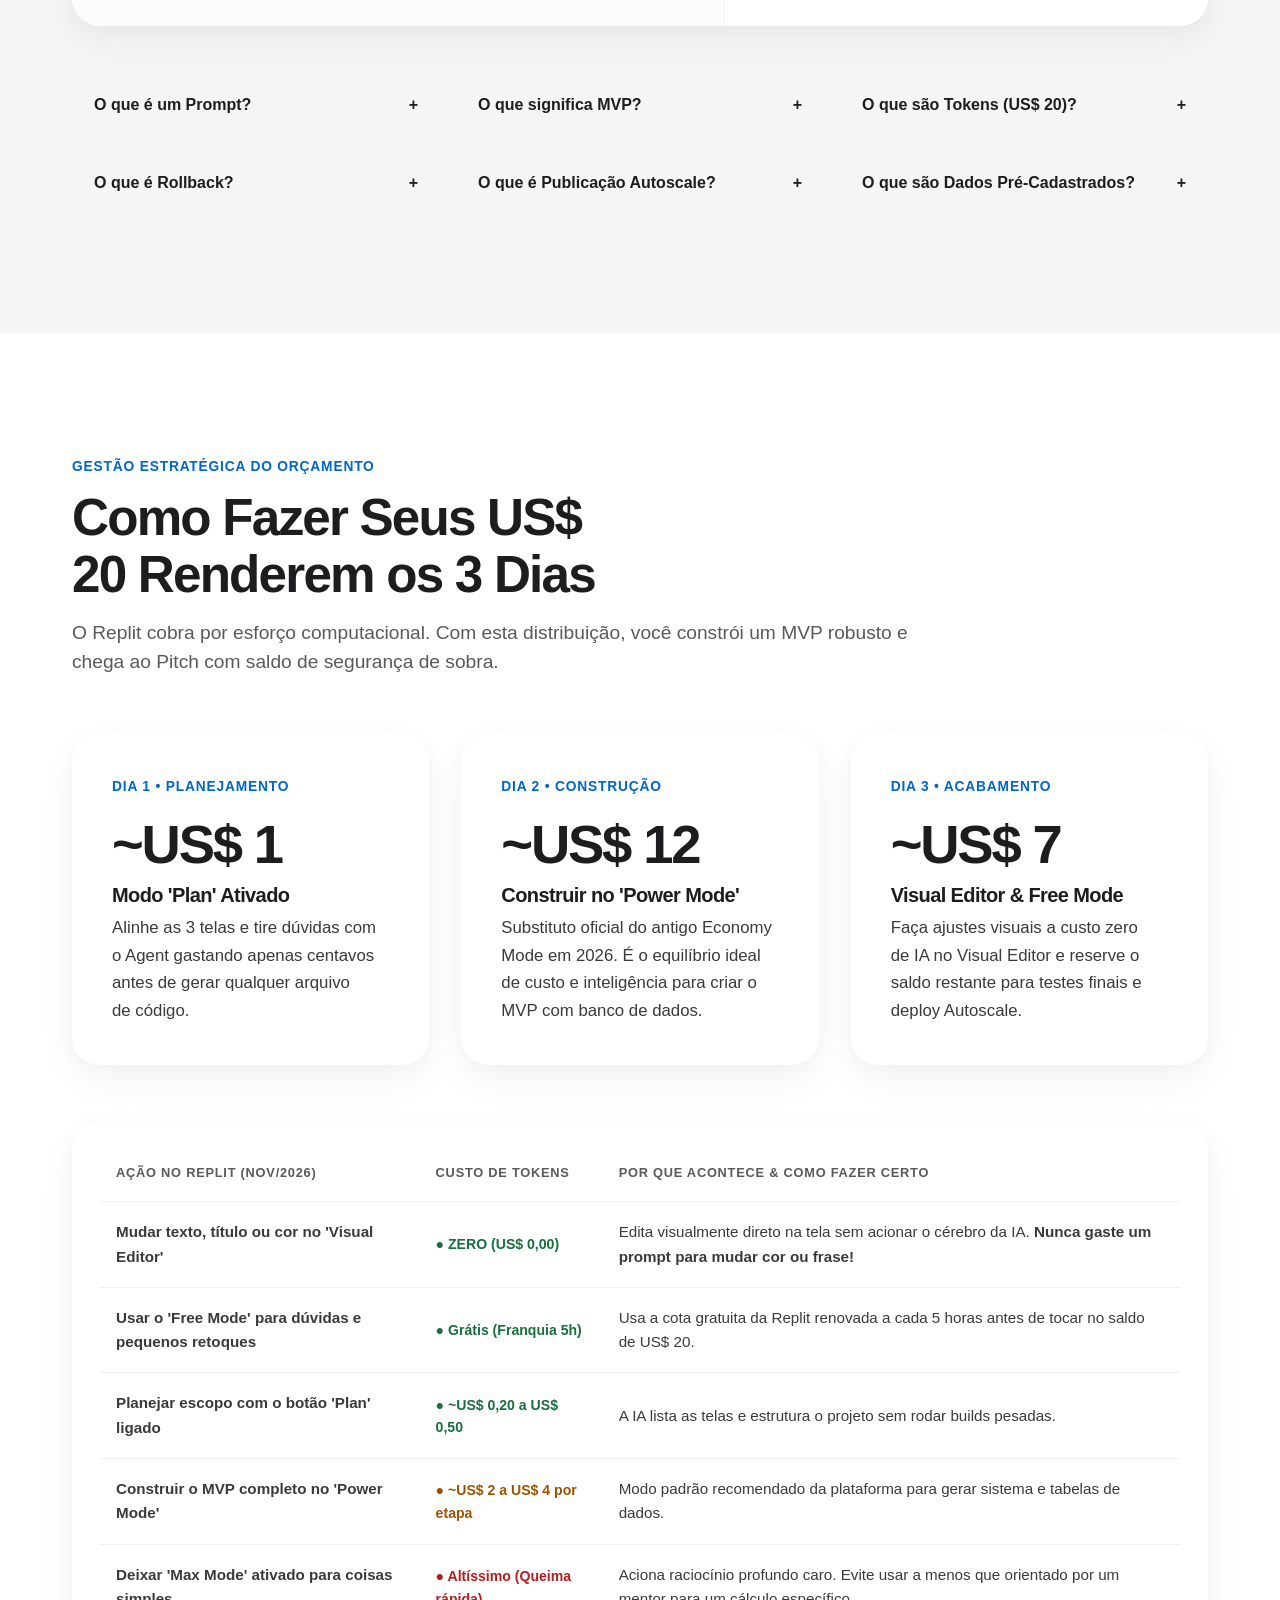
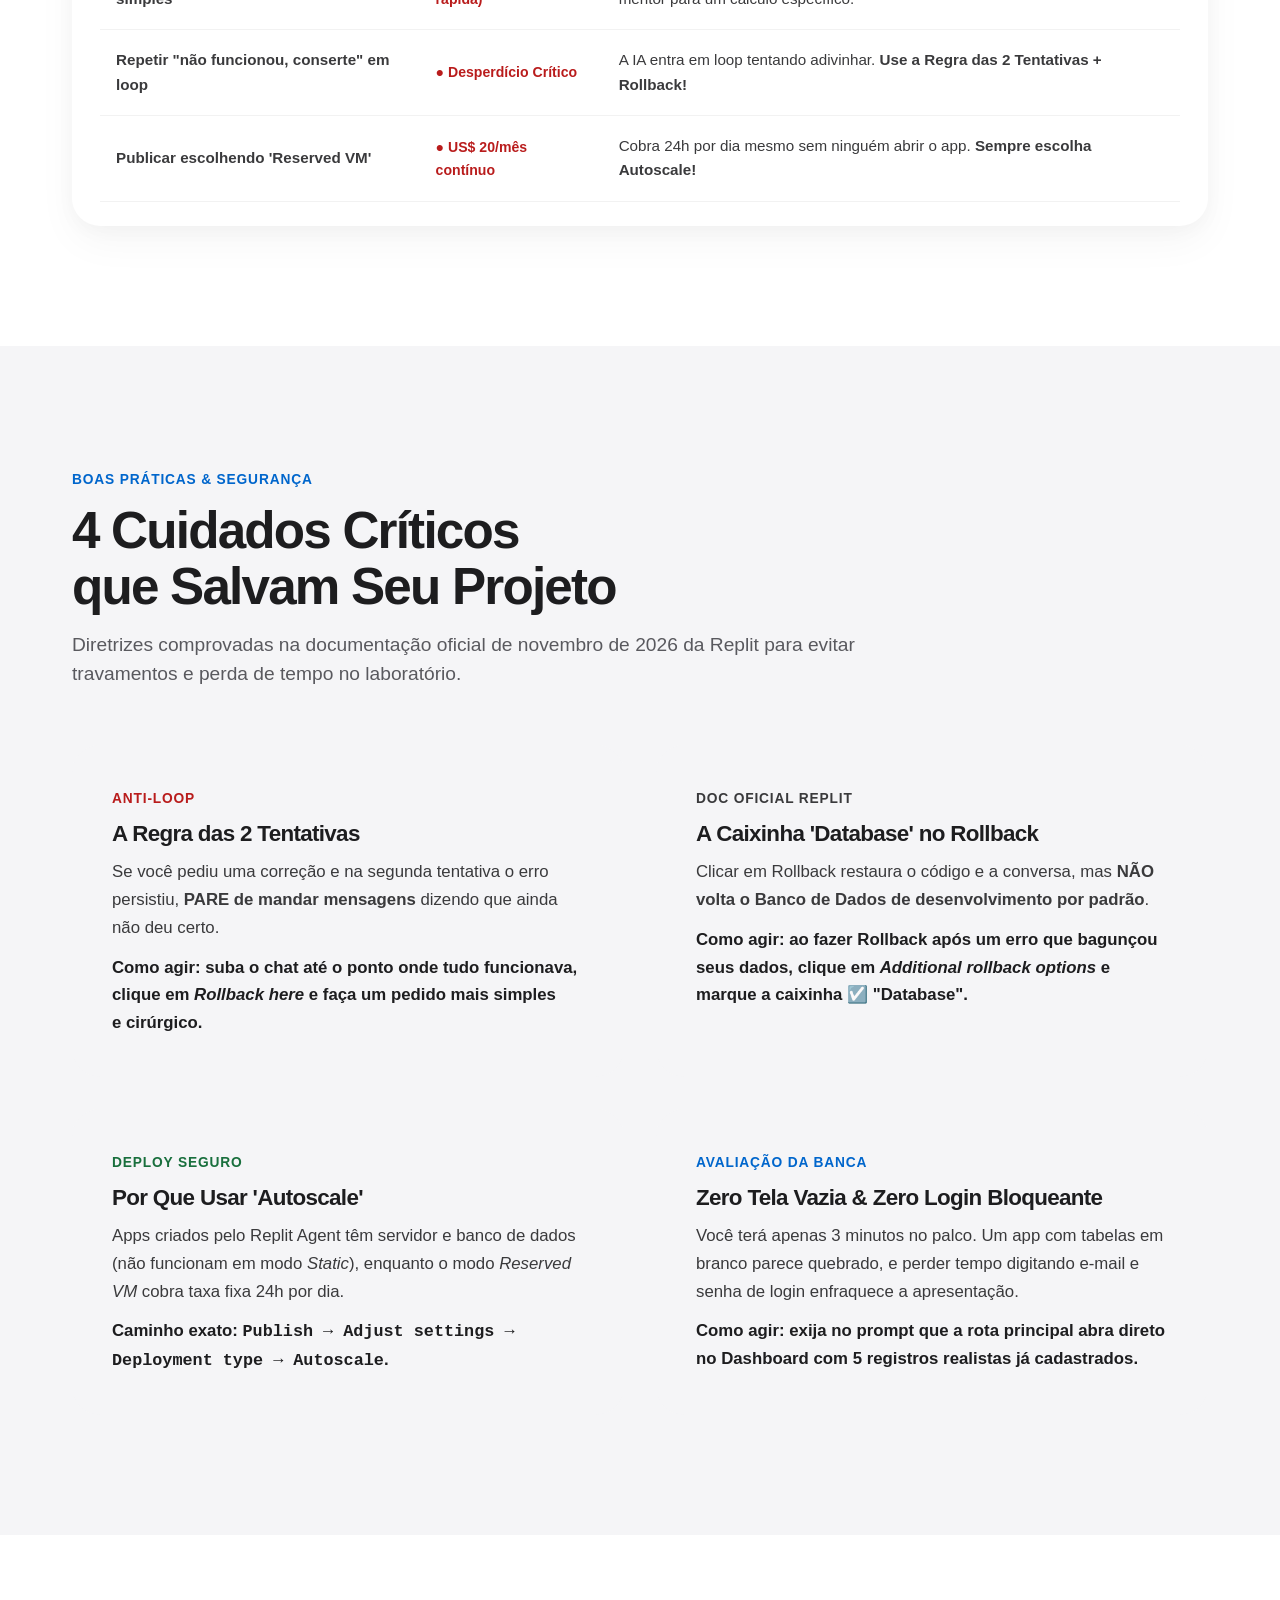
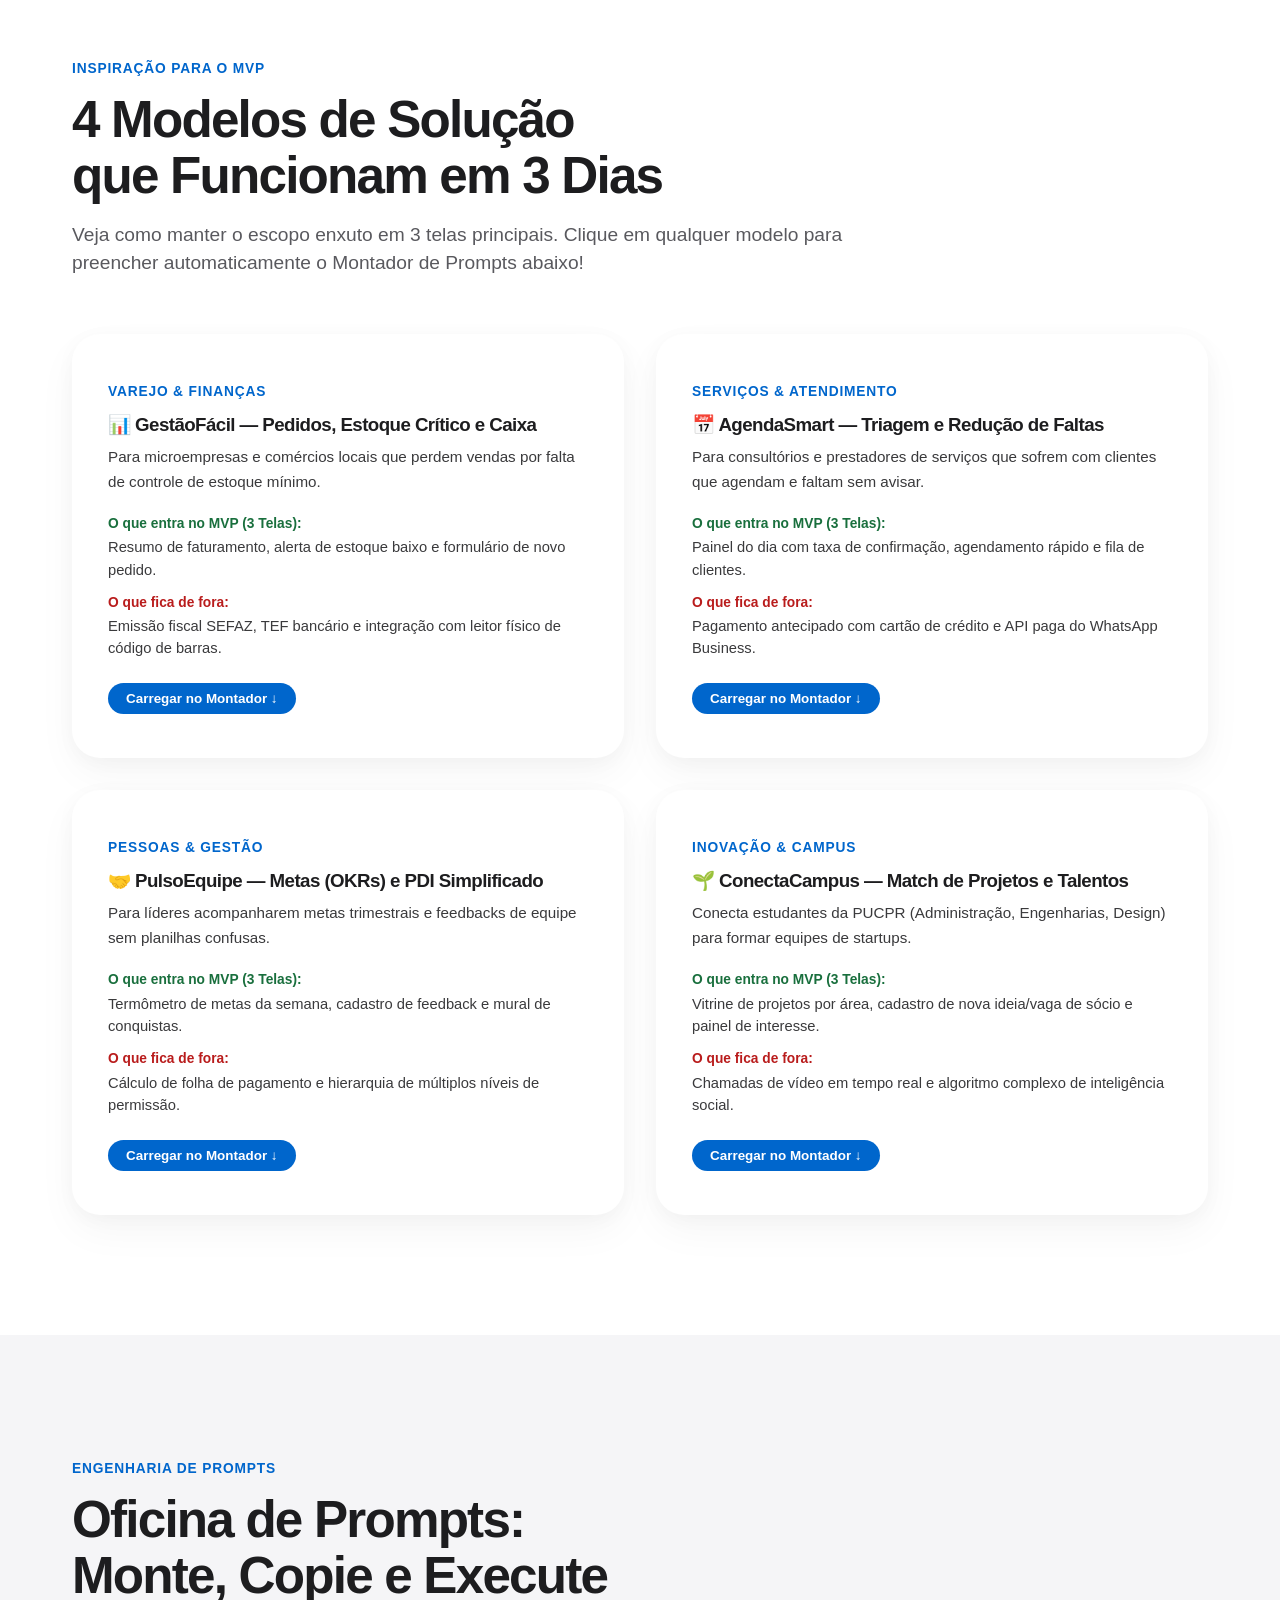
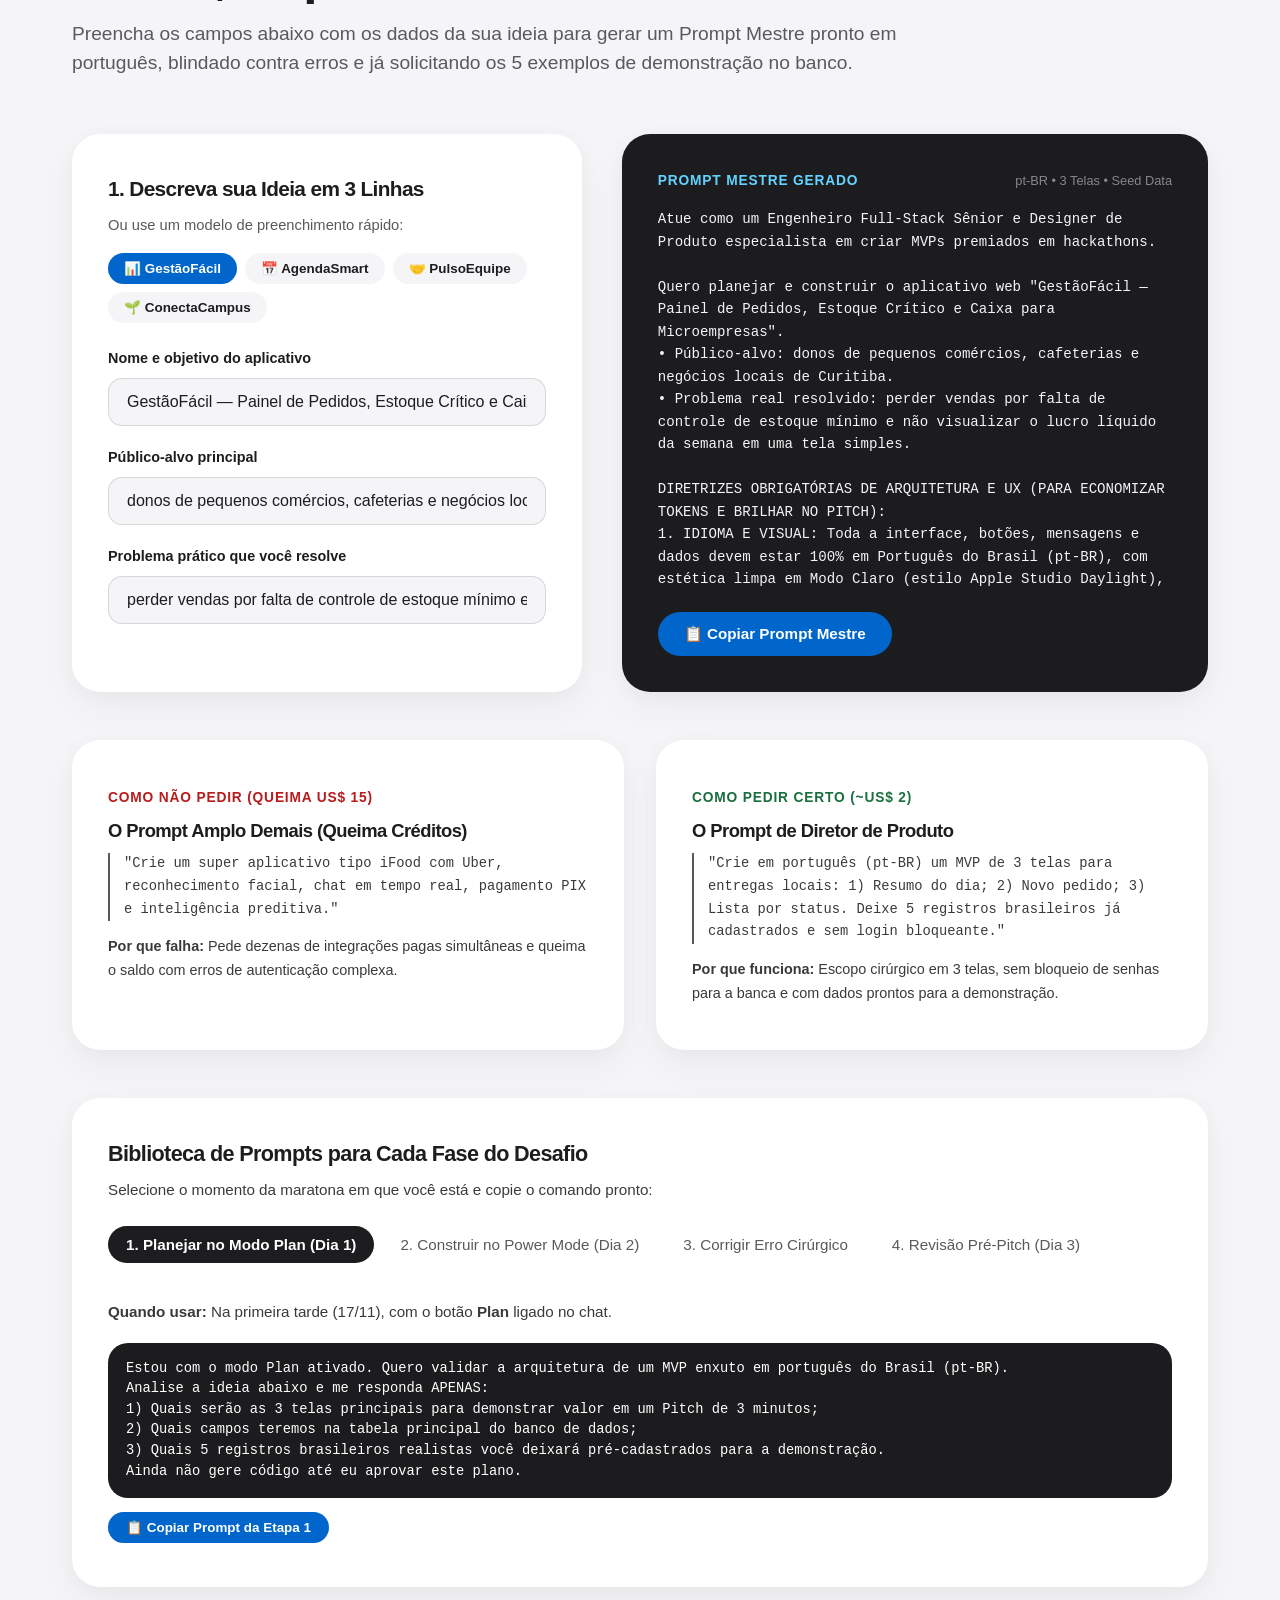
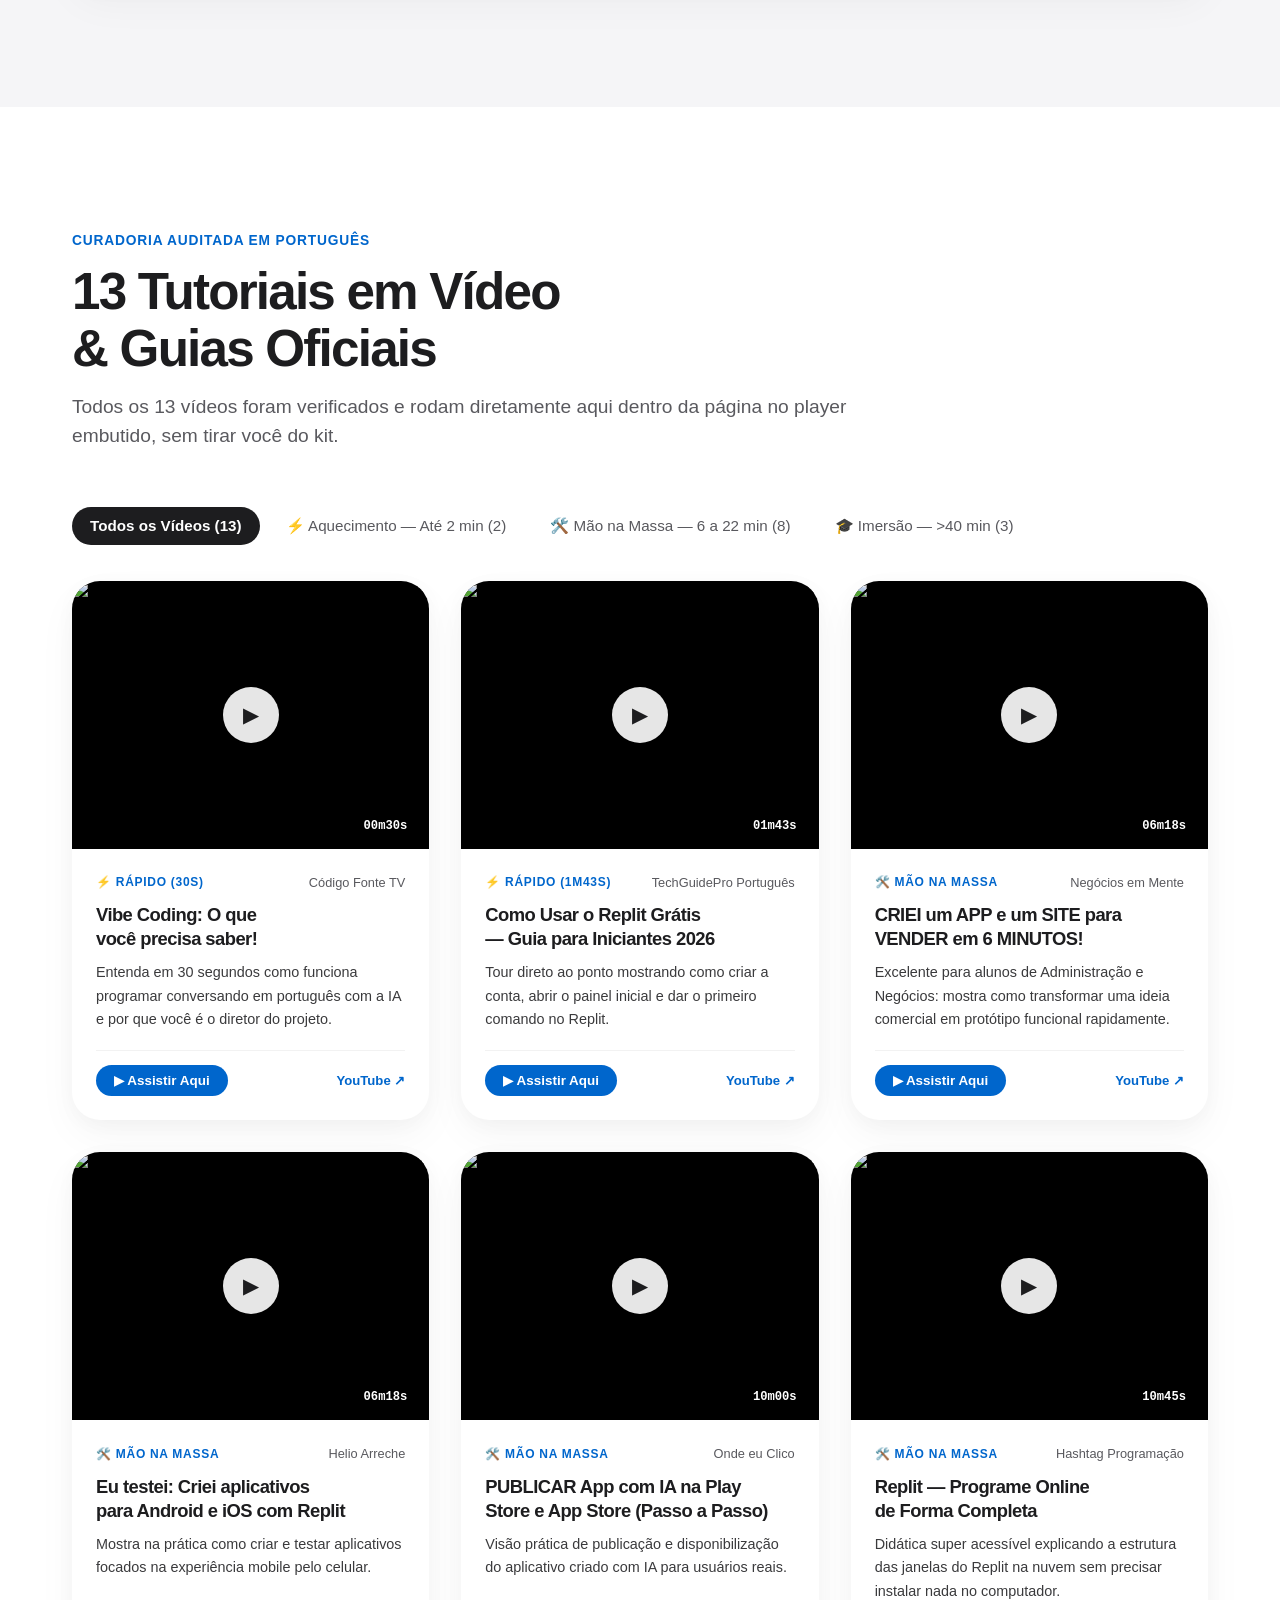
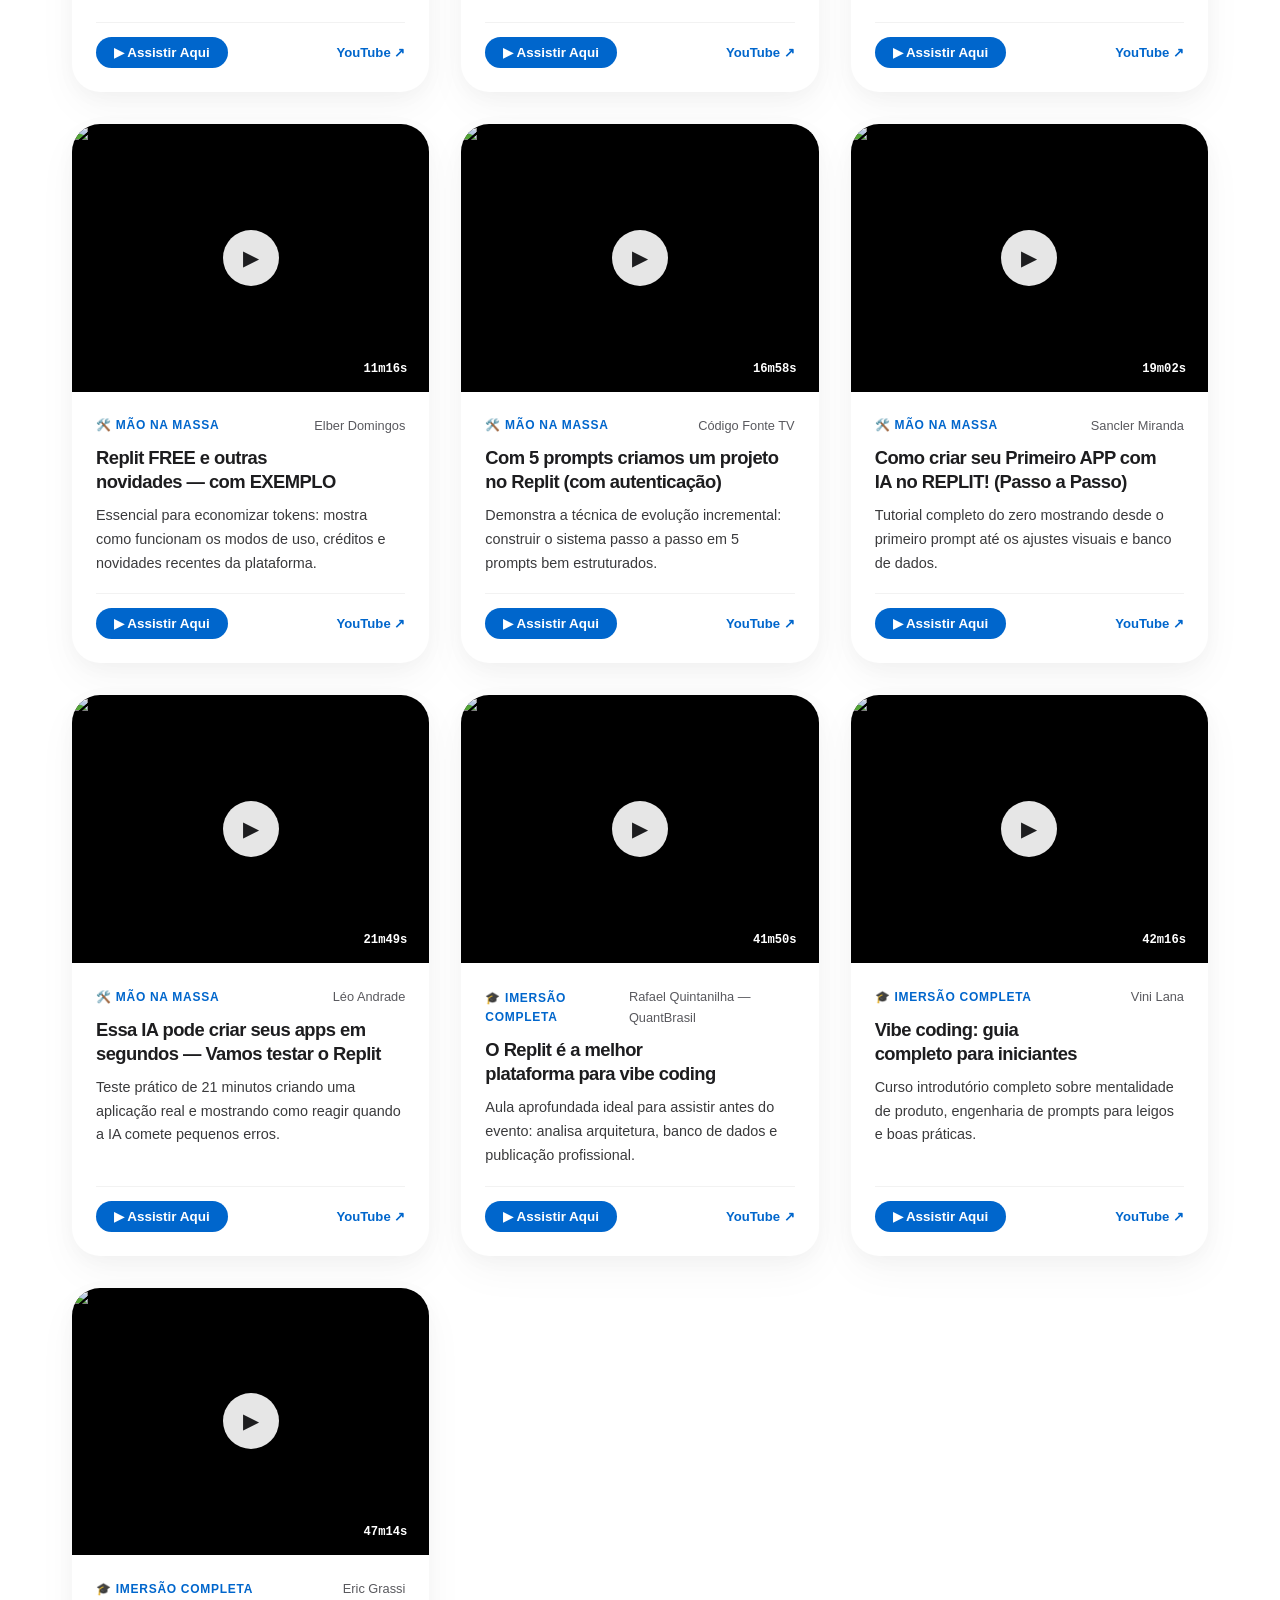
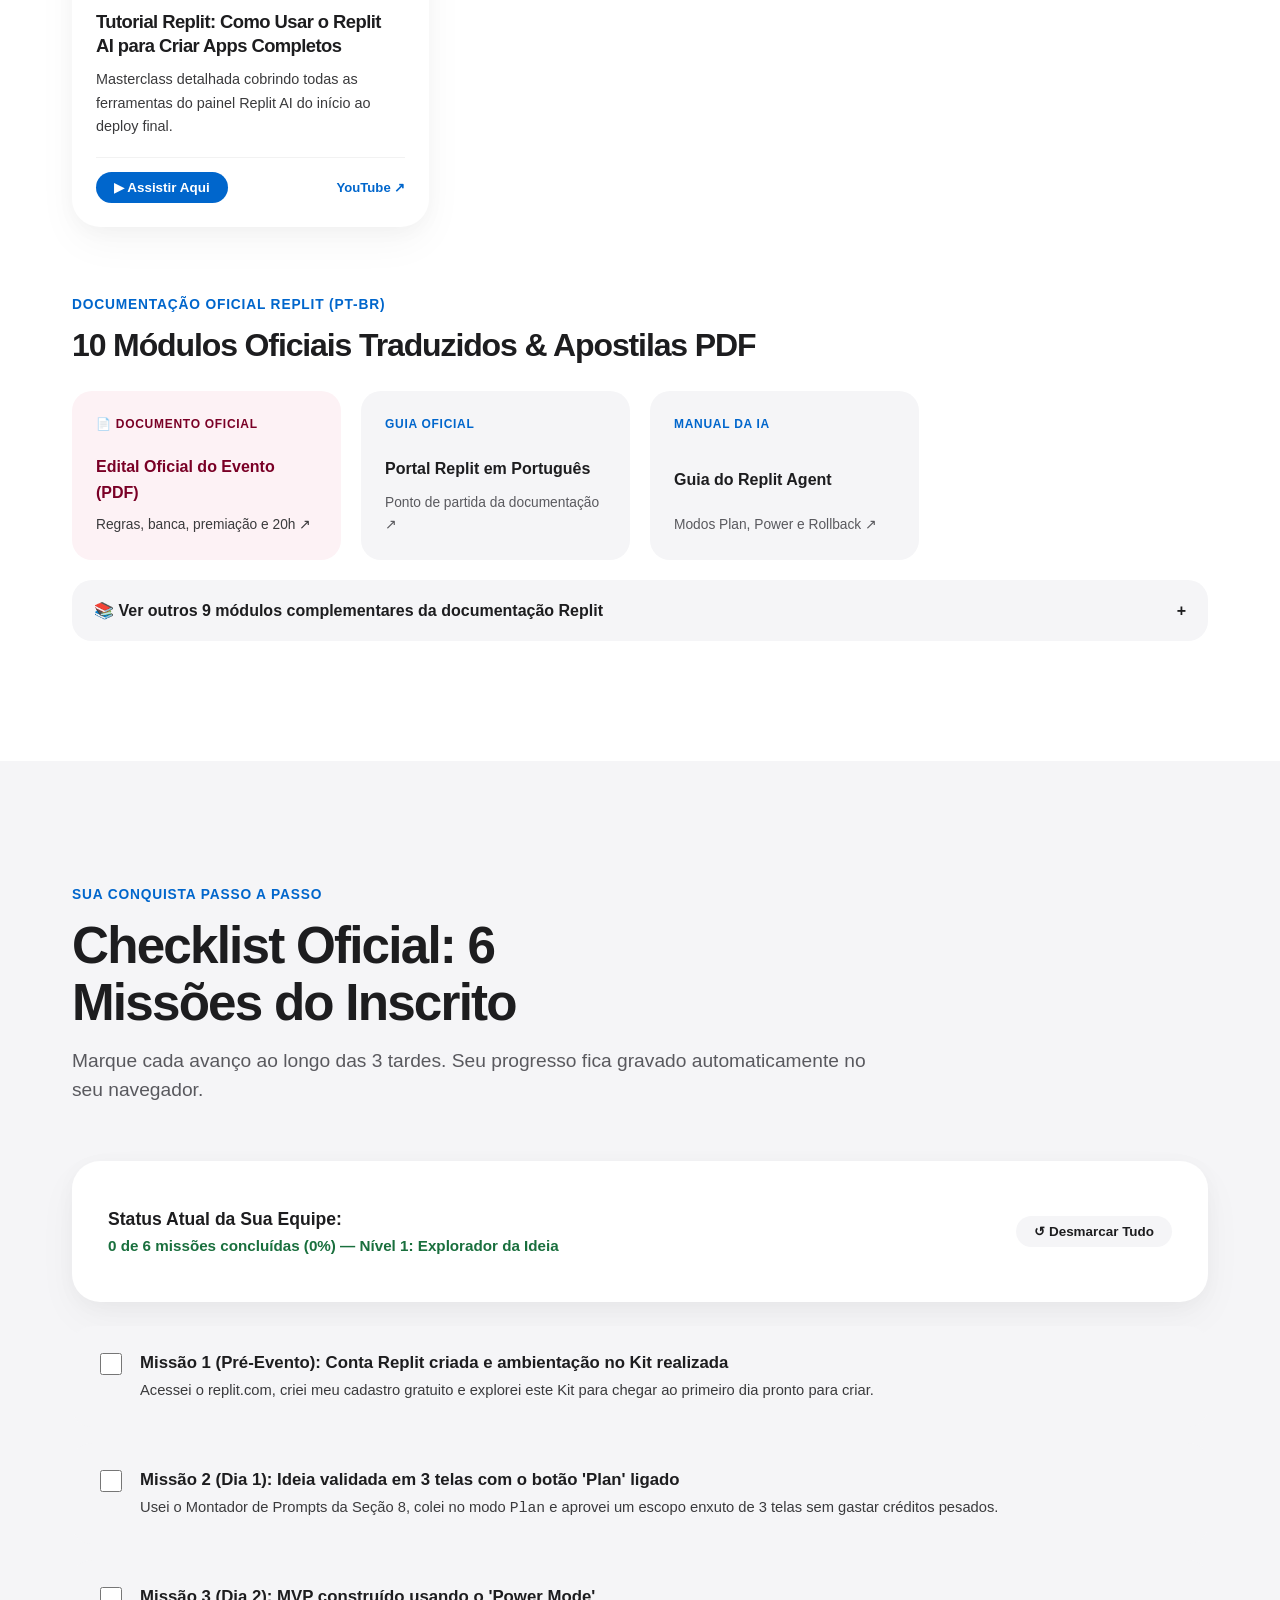
==== commit 32a1f0bf: "feat(onboarding): dual-phase onboarding (pre-event & lab), cordial tone and declutter documentation" ====
--- a/src/index.html
+++ b/src/index.html
@@ -6,7 +6,7 @@
   <title>Kit Oficial do Inscrito — Desafio Replit + PUCPR | Da Ideia ao Software</title>
   <meta name="description" content="Kit oficial de boas-vindas e execução prática para estudantes inscritos no Desafio Replit + PUCPR (17, 18 e 19/11). Realização Empreendedorismo PUCPR em parceria com o Curso de Administração da PUCPR e Replit.">
   <link rel="icon" type="image/png" href="../assets/img/logo-pucpr-selo.png">
-  <link rel="stylesheet" href="../assets/css/styles.css?v=1.1.0">
+  <link rel="stylesheet" href="../assets/css/styles.css?v=1.2.1">
 </head>
 <body>
   <a href="#conteudo-principal" class="skip-link">Pular para o conteúdo principal</a>
@@ -32,8 +32,9 @@
       </div>
 
       <nav class="main-nav" aria-label="Navegação das seções do Kit">
+        <a href="#onboarding" class="nav-link">Como Usar</a>
         <a href="#fluxograma" class="nav-link">Fluxograma</a>
-        <a href="#onboarding" class="nav-link">Como Usar o Kit</a>
+        <a href="#como-usar" class="nav-link">Raio-X</a>
         <a href="#economia" class="nav-link">Tokens</a>
         <a href="#cuidados" class="nav-link">Cuidados</a>
         <a href="#exemplos" class="nav-link">Exemplos</a>
@@ -79,12 +80,12 @@
           </h1>
 
           <p class="hero-lead">
-            Bem-vindo ao seu kit oficial de sobrevivência e execução. Desenvolvido para guiar você — mesmo com <strong>zero experiência em código</strong> — a criar um produto real na nuvem e apresentar um Pitch impecável no Desafio Replit + PUCPR.
+            Parabéns pela sua inscrição! Este portal foi preparado com carinho pelo <strong>Empreendedorismo PUCPR</strong> e <strong>Curso de Administração</strong> para guiar você — mesmo com <strong>zero experiência em programação</strong> — a transformar uma ideia em um aplicativo real na nuvem e fazer uma apresentação de destaque na banca.
           </p>
 
           <div class="hero-cta-group">
-            <a href="#fluxograma" class="btn btn-safira">Trilha dos 3 Dias</a>
-            <a href="#prompts" class="btn btn-primary">Montar Meu 1º Prompt</a>
+            <a href="#onboarding" class="btn btn-safira">Como Usar o Kit (Início) ↓</a>
+            <a href="#fluxograma" class="btn btn-primary">Trilha dos 3 Dias ↓</a>
             <a href="https://empreendedorismo.pucpr.br/wp-content/uploads/2026/11/Edital_Desafio-Replit-PUCPR-2026.pdf" target="_blank" rel="noopener" class="btn btn-secondary">Edital Oficial (PDF) ↗</a>
           </div>
         </div>
@@ -115,8 +116,8 @@
       </div>
     </section>
 
-        <!-- ======================================================================
-         2. ONBOARDING: POR ONDE COMEÇAR (GUIA RÁPIDO DO INSCRITO)
+            <!-- ======================================================================
+         2. ONBOARDING: PREPARAÇÃO PRÉVIA & DURANTE A JORNADA
          ====================================================================== -->
     <section id="onboarding" class="section-block section-stage">
       <div class="container">
@@ -124,55 +125,93 @@
           <span class="eyebrow-text">Guia de Boas-Vindas</span>
           <h2 class="section-title">Como Usar Este Kit: Seu Ponto de Partida</h2>
           <p class="section-subtitle">
-            Você nunca programou na vida? Sem problemas. Este portal foi construído pela equipe de Empreendedorismo PUCPR e Curso de Administração para ser seu guia prático nos 3 dias. Siga a ordem recomendada abaixo:
-          </p>
-        </div>
-
-        <div class="onboarding-steps-grid">
-          <article class="onboarding-step-card">
-            <div class="step-badge-row">
-              <span class="step-num-circle">1</span>
-              <span class="step-timing-pill">Antes de Começar</span>
-            </div>
-            <h3 class="step-title">Veja a Trilha dos 3 Dias</h3>
-            <p class="step-desc">
-              Antes de abrir o computador, consulte o <strong>Fluxograma Didático</strong>. Ele mostra exatamente o que fazer em cada tarde, quando parar para não queimar tokens e como usar o Rollback se algo quebrar.
-            </p>
-            <div class="step-footer-link">
-              <a href="#fluxograma" class="btn btn-secondary btn-sm">Ver o Fluxograma ↓</a>
-            </div>
-          </article>
-
-          <article class="onboarding-step-card step-highlight">
-            <div class="step-badge-row">
-              <span class="step-num-circle" style="background:var(--apple-blue);color:#FFFFFF;">2</span>
-              <span class="step-timing-pill" style="background:var(--apple-blue-soft);color:var(--apple-blue);">No Início da Tarde</span>
-            </div>
-            <h3 class="step-title">Gere seu 1º Prompt Mestre</h3>
-            <p class="step-desc">
-              Não tente pedir "um sistema gigante". Use a <strong>Oficina de Prompts</strong> para gerar em 1 clique um pedido cirúrgico de 3 telas com dados de teste já cadastrados para encantar a banca.
-            </p>
-            <div class="step-footer-link">
-              <a href="#prompts" class="btn btn-safira btn-sm">Montar Meu Prompt ↓</a>
-            </div>
-          </article>
-
-          <article class="onboarding-step-card">
-            <div class="step-badge-row">
-              <span class="step-num-circle">3</span>
-              <span class="step-timing-pill">Durante o Laboratório</span>
-            </div>
-            <h3 class="step-title">Economize US$ 20 &amp; Ganhe XP</h3>
-            <p class="step-desc">
-              Use o botão <em>Plan</em> para alinhar tarefas a custo quase zero, altere textos no <em>Visual Editor</em> sem gastar nada e acompanhe seu progresso marcando as missões no <strong>Checklist do Inscrito</strong>.
-            </p>
-            <div class="step-footer-link">
-              <a href="#economia" class="btn btn-secondary btn-sm">Ver Guia de Tokens ↓</a>
-            </div>
-          </article>
-        </div>
-
-        <!-- Logística dos 3 Dias em Faixa Discreta -->
+            Desenvolvido sob medida para estudantes de Administração, Negócios e Engenharias. Este guia orienta o que fazer <strong>antes do evento</strong> e como navegar no portal <strong>durante as 3 tardes</strong>.
+          </p>
+        </div>
+
+        <div class="onboarding-dual-grid">
+          <!-- Bloco 1: Preparação Prévia -->
+          <article class="onboarding-phase-card">
+            <div class="phase-header-row">
+              <span class="phase-badge prep">🏠 Antes do Evento</span>
+              <span class="phase-time-est">Faça em 10 minutos</span>
+            </div>
+            <h3 class="phase-title">Preparação Prévia (Em Casa)</h3>
+            <p class="phase-lead">Chegue ao primeiro dia com tudo pronto para focar na sua ideia:</p>
+            
+            <div class="onboarding-action-list">
+              <div class="action-item">
+                <div class="action-num">1</div>
+                <div>
+                  <strong>Crie sua conta no Replit</strong>
+                  <p>Acesse <a href="https://replit.com/" target="_blank" rel="noopener">replit.com ↗</a> e faça seu cadastro gratuito (com login Google ou e-mail pessoal) para já estar logado no primeiro dia.</p>
+                </div>
+              </div>
+
+              <div class="action-item">
+                <div class="action-num">2</div>
+                <div>
+                  <strong>Perca o medo da tela</strong>
+                  <p>Explore o <a href="#como-usar">Raio-X da Interface</a> ou assista a um tutorial rápido de 2 minutos na nossa <a href="#videos">Videoteca</a>.</p>
+                </div>
+              </div>
+
+              <div class="action-item">
+                <div class="action-num">3</div>
+                <div>
+                  <strong>Escolha uma dor real</strong>
+                  <p>Pense em um problema simples do dia a dia ou escolha um dos <a href="#exemplos">4 Modelos de Solução</a> deste kit para inspirar sua equipe.</p>
+                </div>
+              </div>
+            </div>
+
+            <div class="phase-footer-action">
+              <a href="#exemplos" class="btn btn-secondary btn-sm">Ver Modelos de Ideias ↓</a>
+            </div>
+          </article>
+
+          <!-- Bloco 2: Durante o Evento -->
+          <article class="onboarding-phase-card highlight-phase">
+            <div class="phase-header-row">
+              <span class="phase-badge lab">📍 No Laboratório</span>
+              <span class="phase-time-est">17, 18 e 19/11 • 14h às 17h</span>
+            </div>
+            <h3 class="phase-title">Durante a Jornada (Bloco 10)</h3>
+            <p class="phase-lead">Consulte este kit em cada etapa para não queimar seus créditos de IA:</p>
+
+            <div class="onboarding-action-list">
+              <div class="action-item">
+                <div class="action-num" style="background:var(--apple-blue);color:#FFFFFF;">1</div>
+                <div>
+                  <strong>Tarde 1 (17/11): Ideia &amp; Modo Plan</strong>
+                  <p>Defina as 3 telas no papel e use o <a href="#prompts">Montador de Prompts</a> com o botão <code>Plan</code> ativado (~US$ 1 de custo).</p>
+                </div>
+              </div>
+
+              <div class="action-item">
+                <div class="action-num" style="background:var(--apple-blue);color:#FFFFFF;">2</div>
+                <div>
+                  <strong>Tarde 2 (18/11): Construção do MVP</strong>
+                  <p>Construa o sistema no <code>Power Mode</code> com 5 exemplos cadastrados e consulte os <a href="#cuidados">Cuidados</a> se algo travar.</p>
+                </div>
+              </div>
+
+              <div class="action-item">
+                <div class="action-num" style="background:var(--apple-blue);color:#FFFFFF;">3</div>
+                <div>
+                  <strong>Tarde 3 (19/11): Ajustes Grátis &amp; Pitch</strong>
+                  <p>Ajuste textos no <code>Visual Editor</code> (US$ 0), publique em <code>Autoscale</code> e marque suas missões no <a href="#checklist">Checklist</a>.</p>
+                </div>
+              </div>
+            </div>
+
+            <div class="phase-footer-action">
+              <a href="#fluxograma" class="btn btn-safira btn-sm">Ver Trilha dos 3 Dias ↓</a>
+            </div>
+          </article>
+        </div>
+
+        <!-- Faixa de Logística Compacta e Cordial -->
         <div class="onboarding-logistics-bar">
           <div class="logistics-quick-item">
             <span class="logistics-quick-icon">📅</span>
@@ -579,7 +618,7 @@
     <section id="cuidados" class="section-block section-stage">
       <div class="container">
         <div class="section-header">
-          <span class="eyebrow-text">Sobrevivência Técnica</span>
+          <span class="eyebrow-text">Boas Práticas &amp; Segurança</span>
           <h2 class="section-title">4 Cuidados Críticos que Salvam Seu Projeto</h2>
           <p class="section-subtitle">
             Diretrizes comprovadas na documentação oficial de novembro de 2026 da Replit para evitar travamentos e perda de tempo no laboratório.
@@ -741,7 +780,7 @@
         <div class="clean-cards-grid-2" style="margin-bottom:48px;">
           <article class="apple-card" >
             <span class="eyebrow-text" style="color:var(--semantic-danger);">Como NÃO Pedir (Queima US$ 15)</span>
-            <h3 style="font-size:1.15rem;margin-bottom:8px;">O Prompt Vago e Megalomaníaco</h3>
+            <h3 style="font-size:1.15rem;margin-bottom:8px;">O Prompt Amplo Demais (Queima Créditos)</h3>
             <p style="font-family:var(--font-mono);font-size:0.86rem;border-left:2px solid var(--apple-muted);padding-left:14px;margin-block:12px 14px;">
               "Crie um super aplicativo tipo iFood com Uber, reconhecimento facial, chat em tempo real, pagamento PIX e inteligência preditiva."
             </p>
@@ -854,67 +893,74 @@
         </div>
 
         <div class="docs-clean-grid">
-          <a href="https://docs.replit.com/pt/welcome" target="_blank" rel="noopener" class="doc-clean-item">
-            <span class="eyebrow-text" style="font-size:0.75rem;">Módulo 01</span>
-            <strong style="color:var(--apple-ink);">Portal de Boas-Vindas Replit</strong>
-            <span style="font-size:0.86rem;color:var(--apple-muted);">Ponto de partida oficial em português ↗</span>
-          </a>
-          <a href="https://docs.replit.com/pt/getting-started/intro-replit" target="_blank" rel="noopener" class="doc-clean-item">
-            <span class="eyebrow-text" style="font-size:0.75rem;">Módulo 02</span>
-            <strong style="color:var(--apple-ink);">Visão Geral (Leitura 3 min)</strong>
-            <span style="font-size:0.86rem;color:var(--apple-muted);">Conceitos fundamentais sem tecniquês ↗</span>
-          </a>
-          <a href="https://docs.replit.com/pt/getting-started/quickstarts/ask-ai" target="_blank" rel="noopener" class="doc-clean-item">
-            <span class="eyebrow-text" style="font-size:0.75rem;">Módulo 03</span>
-            <strong style="color:var(--apple-ink);">Crie Seu 1º App com IA (5 min)</strong>
-            <span style="font-size:0.86rem;color:var(--apple-muted);">Quickstart passo a passo para iniciantes ↗</span>
-          </a>
-          <a href="https://docs.replit.com/pt/getting-started/quickstarts/expand-your-project" target="_blank" rel="noopener" class="doc-clean-item">
-            <span class="eyebrow-text" style="font-size:0.75rem;">Módulo 04</span>
-            <strong style="color:var(--apple-ink);">Expandir Seu Projeto (5 min)</strong>
-            <span style="font-size:0.86rem;color:var(--apple-muted);">Como adicionar novas telas com segurança ↗</span>
-          </a>
-          <a href="https://docs.replit.com/pt/getting-started/quickstarts/publish" target="_blank" rel="noopener" class="doc-clean-item">
-            <span class="eyebrow-text" style="font-size:0.75rem;">Módulo 05</span>
-            <strong style="color:var(--apple-ink);">Publicar Aplicativo (2 min)</strong>
-            <span style="font-size:0.86rem;color:var(--apple-muted);">Gerando o link público .replit.app ↗</span>
-          </a>
-          <a href="https://docs.replit.com/pt/core-concepts/agent" target="_blank" rel="noopener" class="doc-clean-item">
-            <span class="eyebrow-text" style="font-size:0.75rem;">Módulo 06</span>
-            <strong style="color:var(--apple-ink);">Guia do Replit Agent</strong>
-            <span style="font-size:0.86rem;color:var(--apple-muted);">Modos Plan, Build e Checkpoints ↗</span>
-          </a>
-          <a href="https://docs.replit.com/pt/core-concepts/agent/best-practices" target="_blank" rel="noopener" class="doc-clean-item">
-            <span class="eyebrow-text" style="font-size:0.75rem;">Módulo 07</span>
-            <strong style="color:var(--apple-ink);">Boas Práticas de Prompts</strong>
-            <span style="font-size:0.86rem;color:var(--apple-muted);">Como economizar créditos de IA ↗</span>
-          </a>
-          <a href="https://docs.replit.com/pt/learn/foundations/introduction-to-ai" target="_blank" rel="noopener" class="doc-clean-item">
-            <span class="eyebrow-text" style="font-size:0.75rem;">Módulo 08</span>
-            <strong style="color:var(--apple-ink);">Introdução à IA no Replit</strong>
-            <span style="font-size:0.86rem;color:var(--apple-muted);">Fundamentos de desenvolvimento assistido ↗</span>
-          </a>
-          <a href="https://docs.replit.com/pt/learn/projects-and-artifacts/storage-and-databases" target="_blank" rel="noopener" class="doc-clean-item">
-            <span class="eyebrow-text" style="font-size:0.75rem;">Módulo 09</span>
-            <strong style="color:var(--apple-ink);">Armazenamento e Banco de Dados</strong>
-            <span style="font-size:0.86rem;color:var(--apple-muted);">Persistência de cadastros na aplicação ↗</span>
-          </a>
-          <a href="https://docs.replit.com/pt/build/mobile-app" target="_blank" rel="noopener" class="doc-clean-item">
-            <span class="eyebrow-text" style="font-size:0.75rem;">Módulo 10</span>
-            <strong style="color:var(--apple-ink);">App Mobile (Expo Go)</strong>
-            <span style="font-size:0.86rem;color:var(--apple-muted);">Como testar no celular via QR Code ↗</span>
-          </a>
           <a href="https://empreendedorismo.pucpr.br/wp-content/uploads/2026/11/Edital_Desafio-Replit-PUCPR-2026.pdf" target="_blank" rel="noopener" class="doc-clean-item" style="background:var(--pucpr-soft);">
             <span class="eyebrow-text" style="font-size:0.75rem;color:var(--pucpr-bordo);">📄 Documento Oficial</span>
             <strong style="color:var(--pucpr-bordo);">Edital Oficial do Evento (PDF)</strong>
             <span style="font-size:0.86rem;color:var(--apple-secondary);">Regras, banca, premiação e 20h ↗</span>
           </a>
-          <a href="https://www.alura.com.br/artigos/replit" target="_blank" rel="noopener" class="doc-clean-item">
-            <span class="eyebrow-text" style="font-size:0.75rem;">Artigo em Português</span>
-            <strong style="color:var(--apple-ink);">Guia Alura: O que é o Replit</strong>
-            <span style="font-size:0.86rem;color:var(--apple-muted);">Conceitos introdutórios claros ↗</span>
+          <a href="https://docs.replit.com/pt/welcome" target="_blank" rel="noopener" class="doc-clean-item">
+            <span class="eyebrow-text" style="font-size:0.75rem;">Guia Oficial</span>
+            <strong style="color:var(--apple-ink);">Portal Replit em Português</strong>
+            <span style="font-size:0.86rem;color:var(--apple-muted);">Ponto de partida da documentação ↗</span>
           </a>
-        </div>
+          <a href="https://docs.replit.com/pt/core-concepts/agent" target="_blank" rel="noopener" class="doc-clean-item">
+            <span class="eyebrow-text" style="font-size:0.75rem;">Manual da IA</span>
+            <strong style="color:var(--apple-ink);">Guia do Replit Agent</strong>
+            <span style="font-size:0.86rem;color:var(--apple-muted);">Modos Plan, Power e Rollback ↗</span>
+          </a>
+        </div>
+
+        <!-- Módulos Adicionais de Documentação (Progressive Disclosure) -->
+        <details class="clean-details" style="margin-top:20px;">
+          <summary><span>📚 Ver outros 9 módulos complementares da documentação Replit</span><span>+</span></summary>
+          <div class="docs-clean-grid" style="margin-top:16px;">
+            <a href="https://docs.replit.com/pt/getting-started/intro-replit" target="_blank" rel="noopener" class="doc-clean-item">
+              <span class="eyebrow-text" style="font-size:0.75rem;">Módulo 02</span>
+              <strong style="color:var(--apple-ink);">Visão Geral (3 min)</strong>
+              <span style="font-size:0.86rem;color:var(--apple-muted);">Conceitos fundamentais ↗</span>
+            </a>
+            <a href="https://docs.replit.com/pt/getting-started/quickstarts/ask-ai" target="_blank" rel="noopener" class="doc-clean-item">
+              <span class="eyebrow-text" style="font-size:0.75rem;">Módulo 03</span>
+              <strong style="color:var(--apple-ink);">Crie com IA (5 min)</strong>
+              <span style="font-size:0.86rem;color:var(--apple-muted);">Quickstart para iniciantes ↗</span>
+            </a>
+            <a href="https://docs.replit.com/pt/getting-started/quickstarts/expand-your-project" target="_blank" rel="noopener" class="doc-clean-item">
+              <span class="eyebrow-text" style="font-size:0.75rem;">Módulo 04</span>
+              <strong style="color:var(--apple-ink);">Expandir Telas</strong>
+              <span style="font-size:0.86rem;color:var(--apple-muted);">Novas funções no projeto ↗</span>
+            </a>
+            <a href="https://docs.replit.com/pt/getting-started/quickstarts/publish" target="_blank" rel="noopener" class="doc-clean-item">
+              <span class="eyebrow-text" style="font-size:0.75rem;">Módulo 05</span>
+              <strong style="color:var(--apple-ink);">Publicar Aplicativo</strong>
+              <span style="font-size:0.86rem;color:var(--apple-muted);">Gerando o link .replit.app ↗</span>
+            </a>
+            <a href="https://docs.replit.com/pt/core-concepts/agent/best-practices" target="_blank" rel="noopener" class="doc-clean-item">
+              <span class="eyebrow-text" style="font-size:0.75rem;">Módulo 07</span>
+              <strong style="color:var(--apple-ink);">Boas Práticas de Prompts</strong>
+              <span style="font-size:0.86rem;color:var(--apple-muted);">Economia de tokens ↗</span>
+            </a>
+            <a href="https://docs.replit.com/pt/learn/foundations/introduction-to-ai" target="_blank" rel="noopener" class="doc-clean-item">
+              <span class="eyebrow-text" style="font-size:0.75rem;">Módulo 08</span>
+              <strong style="color:var(--apple-ink);">Introdução à IA</strong>
+              <span style="font-size:0.86rem;color:var(--apple-muted);">Fundamentos práticos ↗</span>
+            </a>
+            <a href="https://docs.replit.com/pt/learn/projects-and-artifacts/storage-and-databases" target="_blank" rel="noopener" class="doc-clean-item">
+              <span class="eyebrow-text" style="font-size:0.75rem;">Módulo 09</span>
+              <strong style="color:var(--apple-ink);">Banco de Dados</strong>
+              <span style="font-size:0.86rem;color:var(--apple-muted);">Persistência de cadastros ↗</span>
+            </a>
+            <a href="https://docs.replit.com/pt/build/mobile-app" target="_blank" rel="noopener" class="doc-clean-item">
+              <span class="eyebrow-text" style="font-size:0.75rem;">Módulo 10</span>
+              <strong style="color:var(--apple-ink);">App Mobile (Expo Go)</strong>
+              <span style="font-size:0.86rem;color:var(--apple-muted);">Testando no celular ↗</span>
+            </a>
+            <a href="https://www.alura.com.br/artigos/replit" target="_blank" rel="noopener" class="doc-clean-item">
+              <span class="eyebrow-text" style="font-size:0.75rem;">Artigo Didático</span>
+              <strong style="color:var(--apple-ink);">Guia Alura Replit</strong>
+              <span style="font-size:0.86rem;color:var(--apple-muted);">Leitura em português ↗</span>
+            </a>
+          </div>
+        </details>
       </div>
     </section>
 
@@ -943,8 +989,8 @@
           <label class="mission-clean-card">
             <input type="checkbox" class="chk-missao" value="m1">
             <div>
-              <strong style="font-size:1.05rem;color:var(--apple-ink);display:block;">Missão 1 (Dia 1): Conta Replit ativa + Créditos do Desafio conferidos</strong>
-              <span style="font-size:0.92rem;color:var(--apple-secondary);">Acessei o Replit no laboratório do Bloco 10, ativei o benefício do evento e localizei o botão <code>Plan</code> no chat.</span>
+              <strong style="font-size:1.05rem;color:var(--apple-ink);display:block;">Missão 1 (Pré-Evento): Conta Replit criada e ambientação no Kit realizada</strong>
+              <span style="font-size:0.92rem;color:var(--apple-secondary);">Acessei o replit.com, criei meu cadastro gratuito e explorei este Kit para chegar ao primeiro dia pronto para criar.</span>
             </div>
           </label>
 
@@ -1061,6 +1107,6 @@
     </div>
   </dialog>
 
-  <script src="../assets/js/app.js?v=1.1.0"></script>
+  <script src="../assets/js/app.js?v=1.2.1"></script>
 </body>
 </html>
--- a/assets/css/styles.css
+++ b/assets/css/styles.css
@@ -210,10 +210,10 @@
 .nav-link {
   display: inline-flex;
   align-items: center;
-  font-size: 0.8rem;
+  font-size: 0.77rem;
   font-weight: 500;
   color: var(--apple-secondary);
-  padding: 6px 9px;
+  padding: 5px 7px;
   border-radius: var(--radius-pill);
   white-space: nowrap;
   transition: all 180ms var(--ease-apple);
@@ -1664,17 +1664,17 @@
 /* ==========================================================================
    Módulo de Onboarding: Como Usar o Kit (Apple Studio Daylight)
    ========================================================================== */
-.onboarding-steps-grid {
+.onboarding-dual-grid {
   display: grid;
-  grid-template-columns: repeat(3, 1fr);
-  gap: 28px;
+  grid-template-columns: repeat(2, 1fr);
+  gap: 32px;
   margin-bottom: 40px;
 }
 
-.onboarding-step-card {
+.onboarding-phase-card {
   background: var(--apple-bg);
   border-radius: var(--radius-lg);
-  padding: 36px 30px;
+  padding: 40px 34px;
   box-shadow: var(--shadow-card);
   display: flex;
   flex-direction: column;
@@ -1682,62 +1682,119 @@
   transition: transform 200ms var(--ease-apple), box-shadow 200ms var(--ease-apple);
 }
 
-.onboarding-step-card:hover {
+.onboarding-phase-card:hover {
   transform: translateY(-2px);
   box-shadow: var(--shadow-hover);
 }
 
-.onboarding-step-card.step-highlight {
-  border: 1px solid rgba(0, 102, 204, 0.2);
-}
-
-.step-badge-row {
+.onboarding-phase-card.highlight-phase {
+  border: 1px solid rgba(0, 102, 204, 0.18);
+}
+
+.phase-header-row {
   display: flex;
   align-items: center;
   justify-content: space-between;
   gap: 12px;
-  margin-bottom: 20px;
-}
-
-.step-num-circle {
-  width: 36px;
-  height: 36px;
+  margin-bottom: 18px;
+}
+
+.phase-badge {
+  font-size: 0.78rem;
+  font-weight: 700;
+  text-transform: uppercase;
+  letter-spacing: 0.05em;
+  padding: 5px 12px;
+  border-radius: var(--radius-pill);
+}
+
+.phase-badge.prep {
+  background: var(--apple-surface);
+  color: var(--apple-ink);
+}
+
+.phase-badge.lab {
+  background: var(--apple-blue-soft);
+  color: var(--apple-blue);
+}
+
+.phase-time-est {
+  font-size: 0.82rem;
+  font-weight: 600;
+  color: var(--apple-muted);
+}
+
+.phase-title {
+  font-size: 1.45rem;
+  font-weight: 700;
+  margin-bottom: 8px;
+  color: var(--apple-ink);
+  letter-spacing: -0.02em;
+}
+
+.phase-lead {
+  font-size: 0.95rem;
+  color: var(--apple-muted);
+  margin-bottom: 24px;
+}
+
+.onboarding-action-list {
+  display: flex;
+  flex-direction: column;
+  gap: 20px;
+  margin-bottom: 32px;
+}
+
+.action-item {
+  display: flex;
+  align-items: flex-start;
+  gap: 14px;
+}
+
+.action-num {
+  width: 28px;
+  height: 28px;
   border-radius: 50%;
   background: var(--apple-surface);
   color: var(--apple-ink);
   font-weight: 700;
-  font-size: 1.05rem;
+  font-size: 0.88rem;
   display: inline-flex;
   align-items: center;
   justify-content: center;
-}
-
-.step-timing-pill {
-  font-size: 0.78rem;
+  flex-shrink: 0;
+  margin-top: 2px;
+}
+
+.action-item strong {
+  display: block;
+  font-size: 1rem;
+  color: var(--apple-ink);
+  margin-bottom: 3px;
+}
+
+.action-item p {
+  font-size: 0.9rem;
+  line-height: 1.5;
+  color: var(--apple-secondary);
+  margin: 0;
+}
+
+.action-item a {
+  color: var(--apple-blue);
   font-weight: 600;
-  padding: 5px 12px;
-  border-radius: var(--radius-pill);
-  background: var(--apple-surface);
-  color: var(--apple-secondary);
-}
-
-.step-title {
-  font-size: 1.3rem;
-  font-weight: 700;
-  margin-bottom: 12px;
-  color: var(--apple-ink);
-}
-
-.step-desc {
-  font-size: 0.96rem;
-  line-height: 1.6;
-  color: var(--apple-secondary);
-  margin-bottom: 24px;
-  flex-grow: 1;
-}
-
-.step-footer-link {
+  text-decoration: underline;
+  text-underline-offset: 3px;
+}
+
+.action-item a:hover {
+  color: var(--apple-blue-hover);
+}
+
+.phase-footer-action {
   margin-top: auto;
+  padding-top: 16px;
+  border-top: 1px solid rgba(0, 0, 0, 0.05);
 }
 
 .onboarding-logistics-bar {
@@ -1774,8 +1831,10 @@
 }
 
 @media (max-width: 900px) {
-  .onboarding-steps-grid,
+  .onboarding-dual-grid,
   .onboarding-logistics-bar {
     grid-template-columns: minmax(0, 1fr);
   }
 }
+
+}
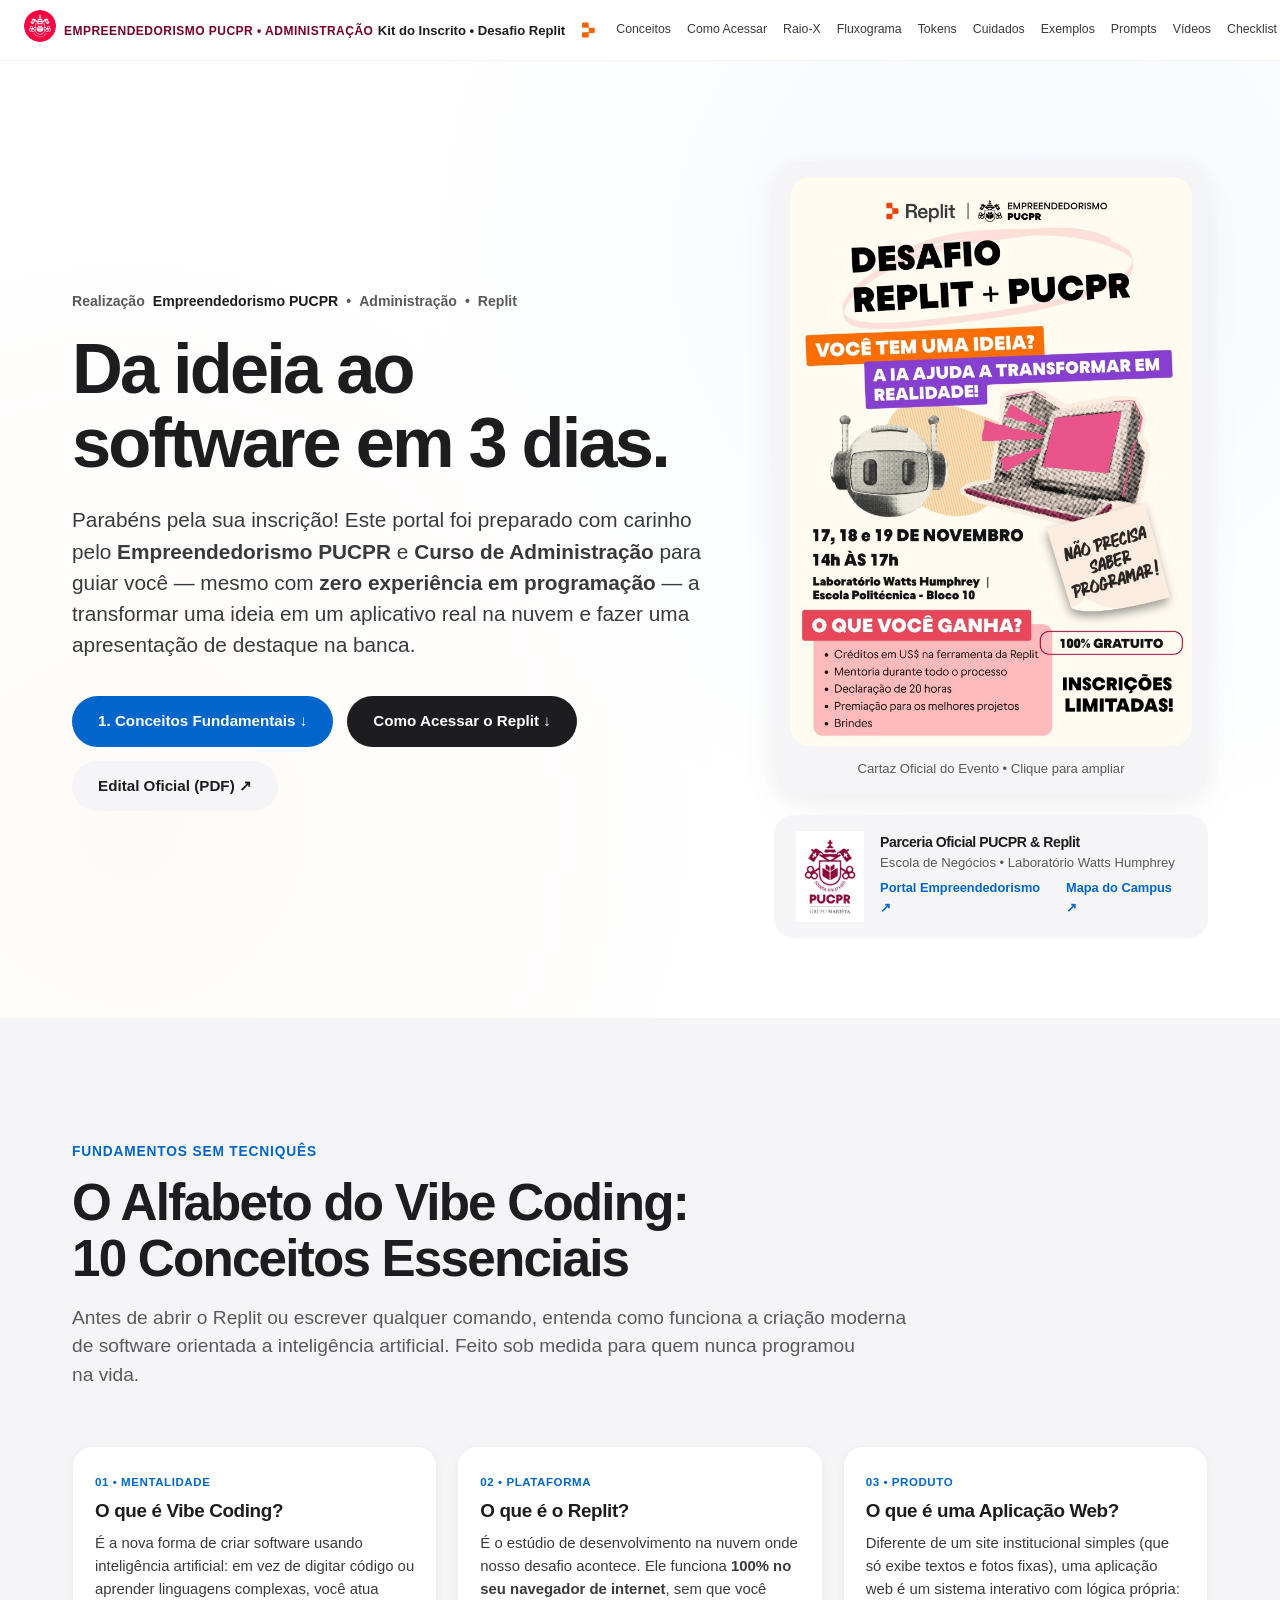
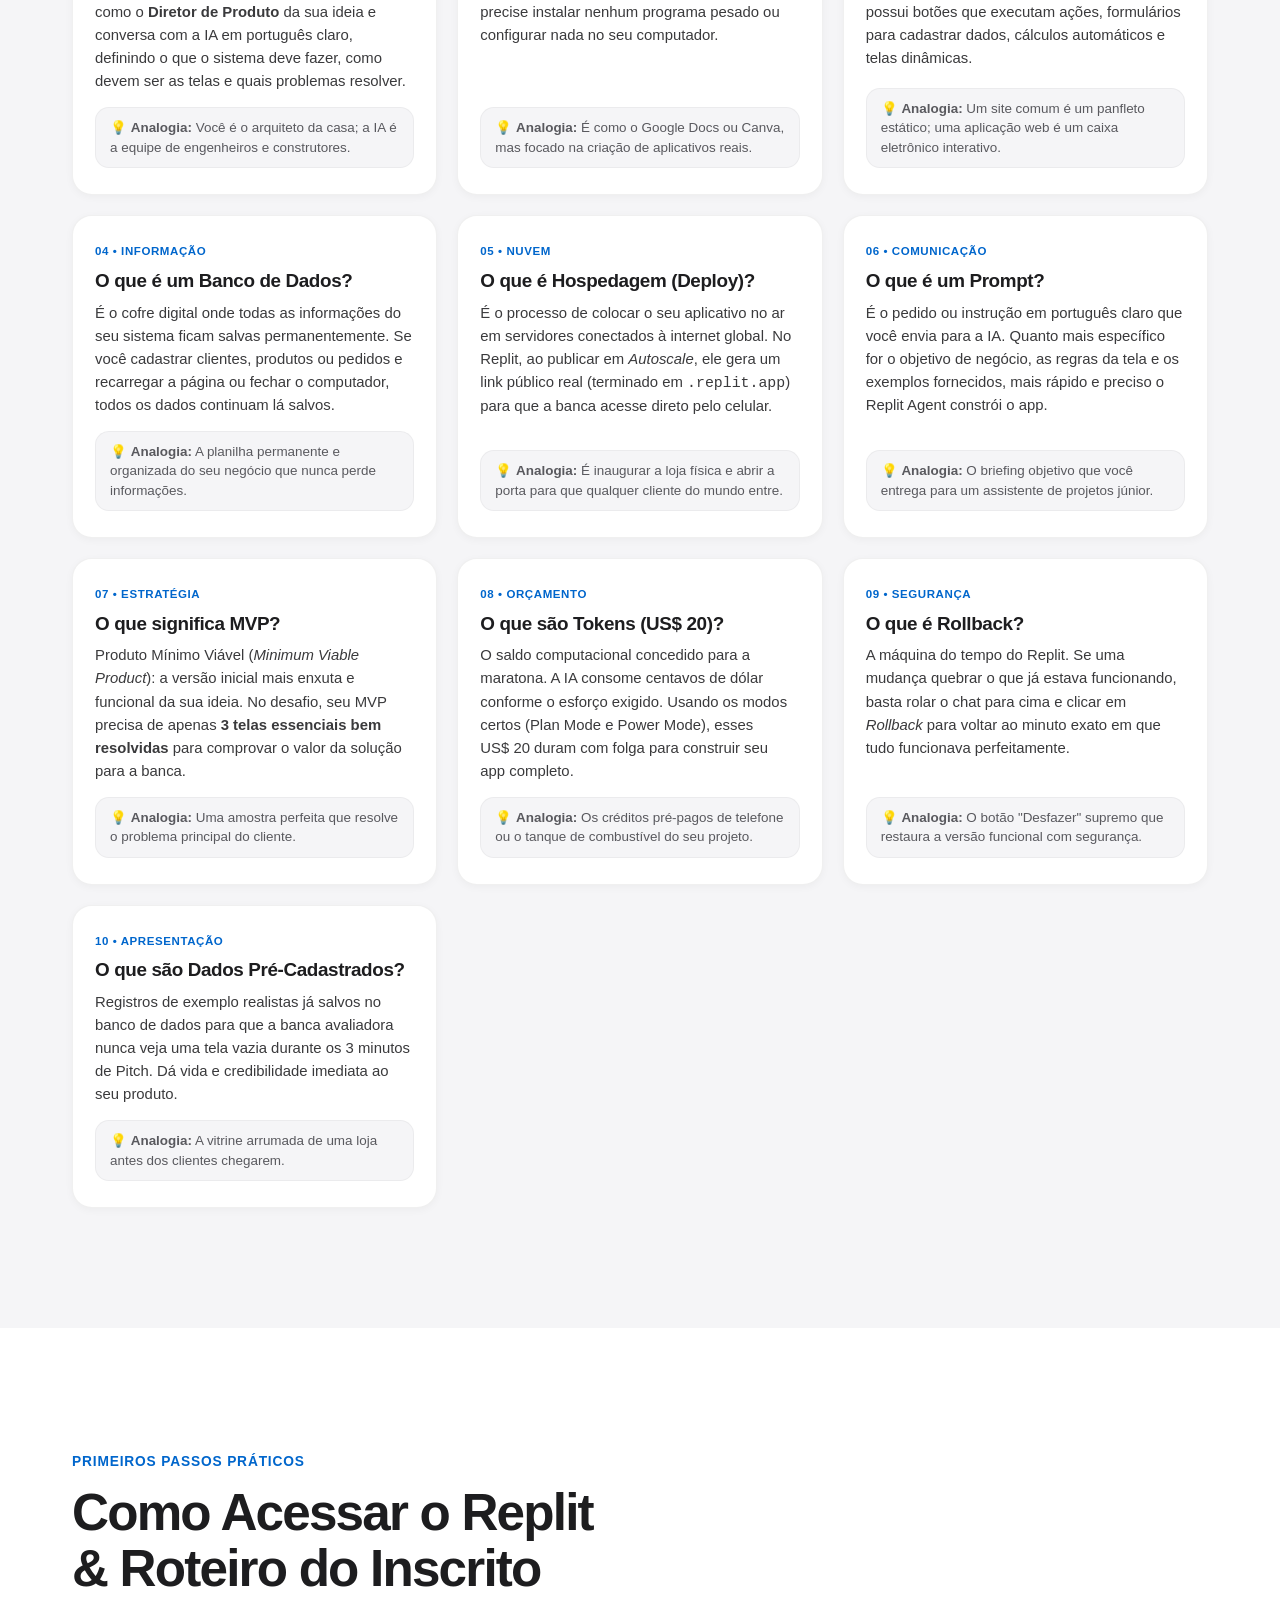
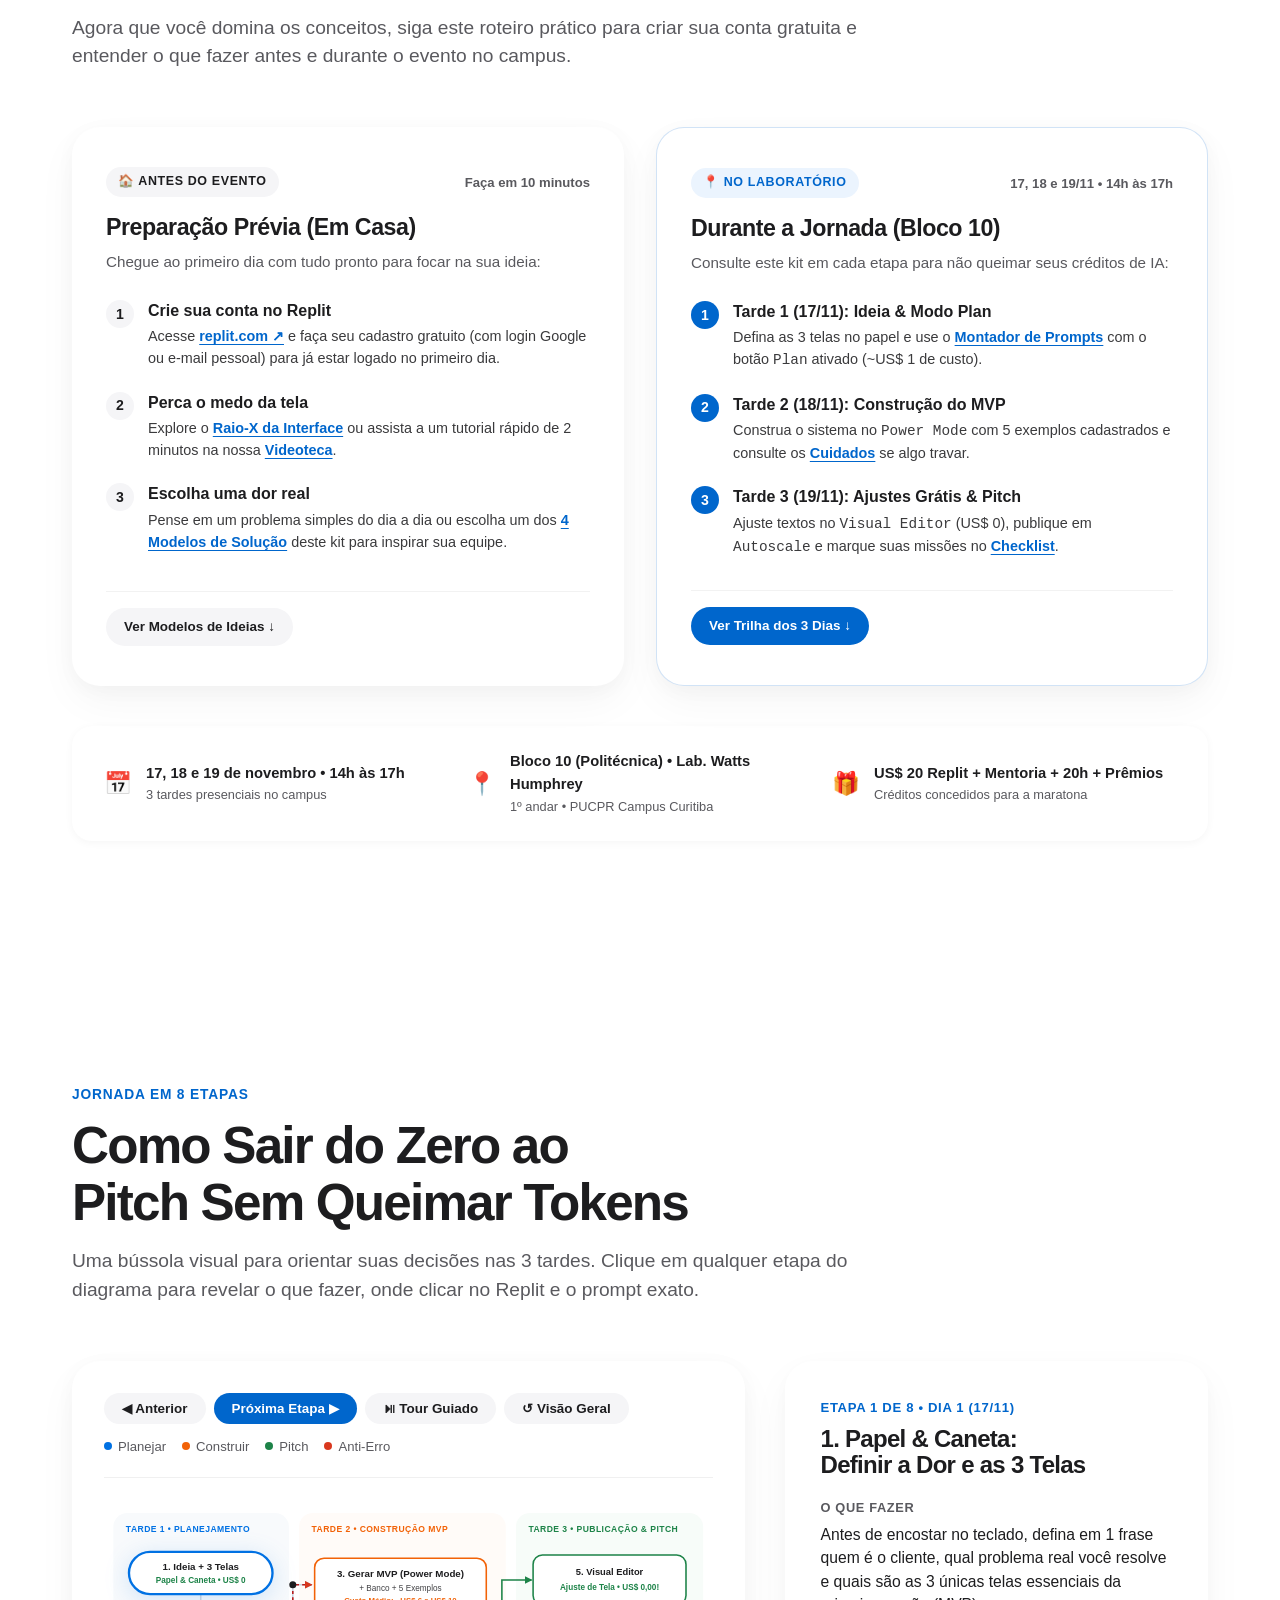
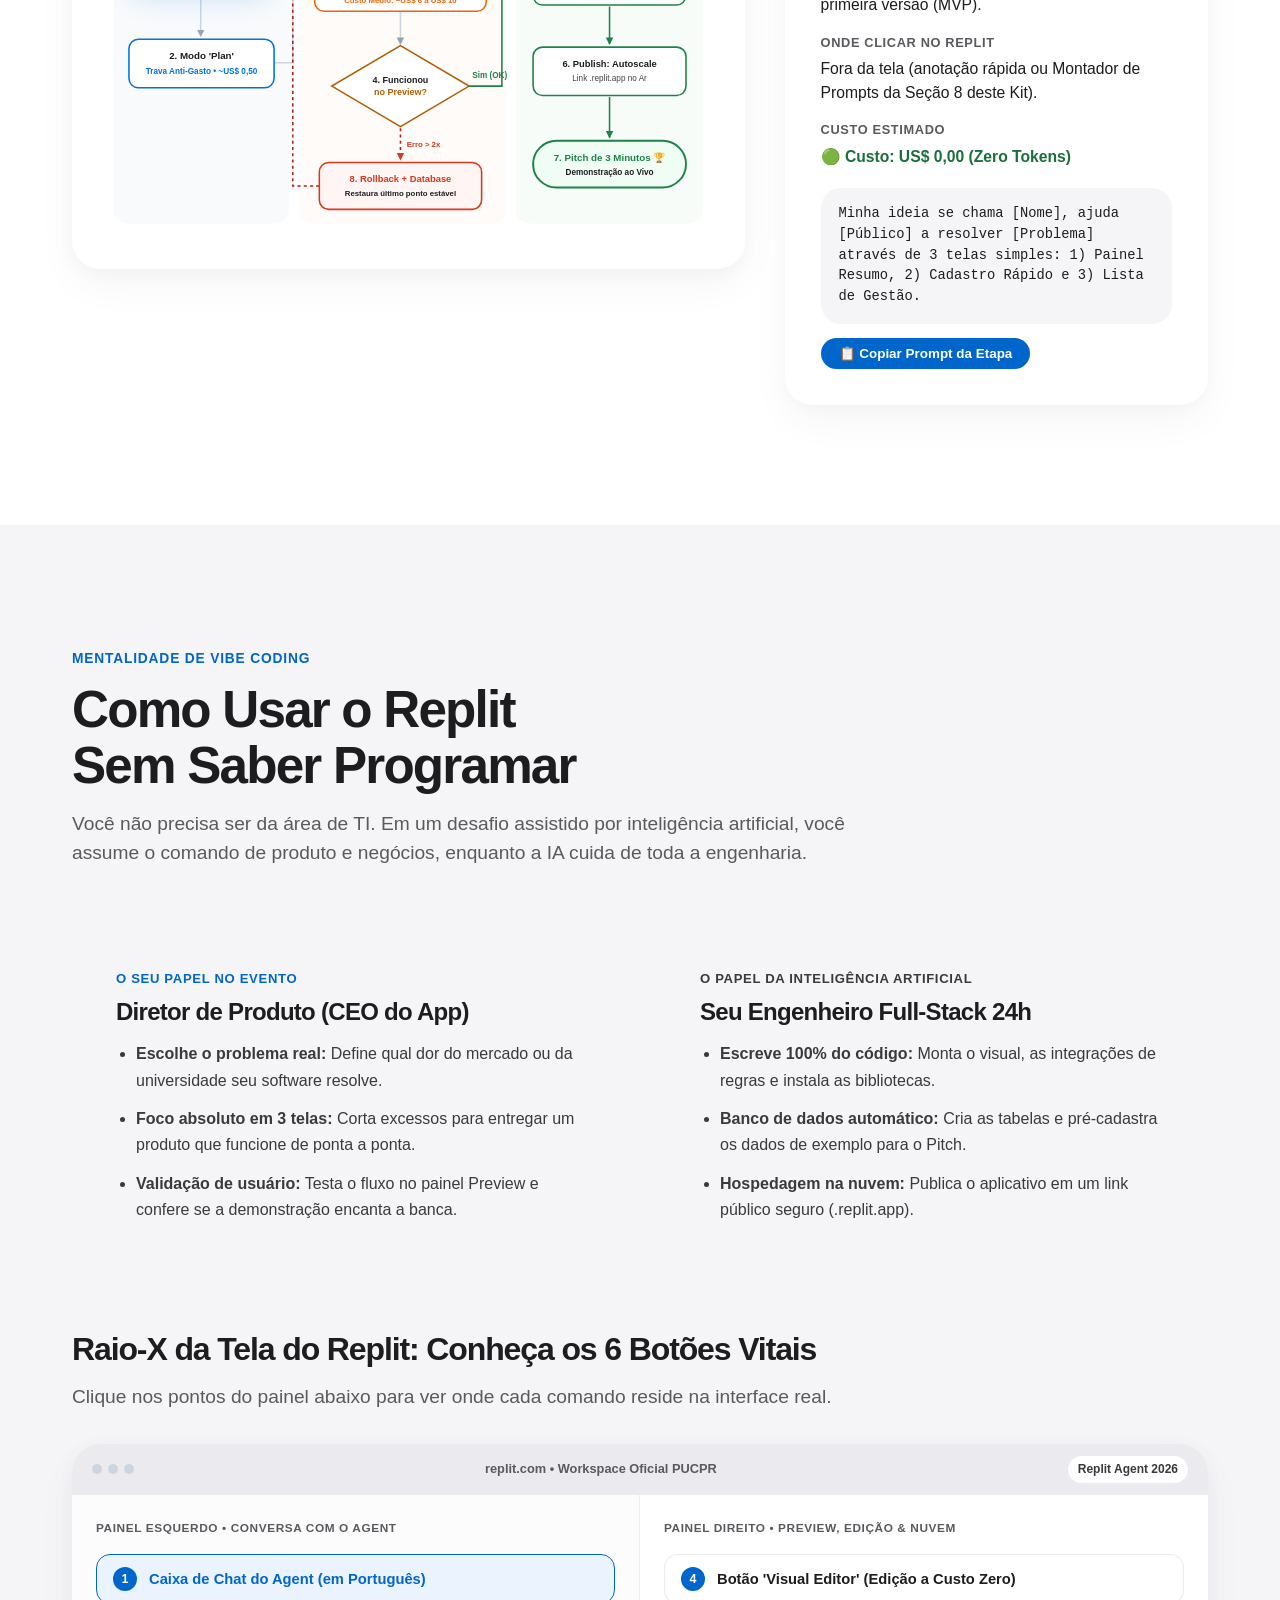
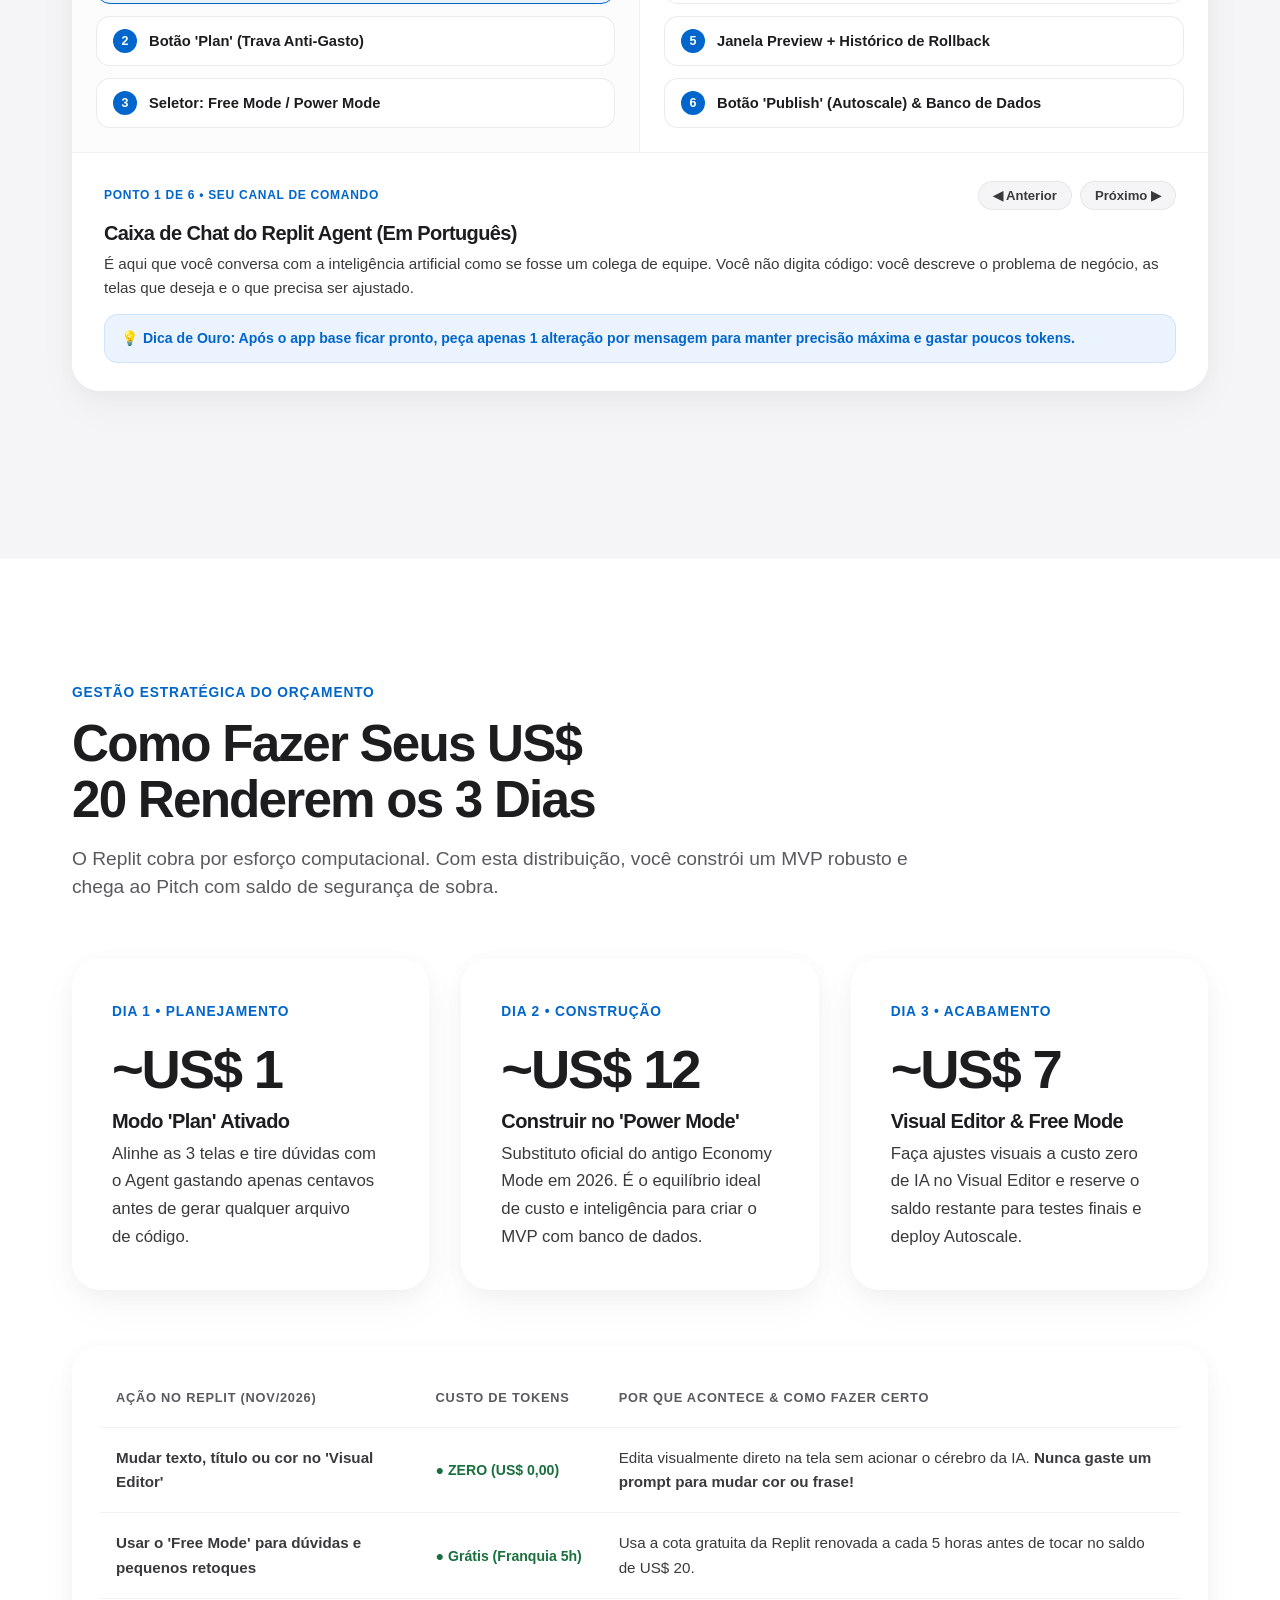
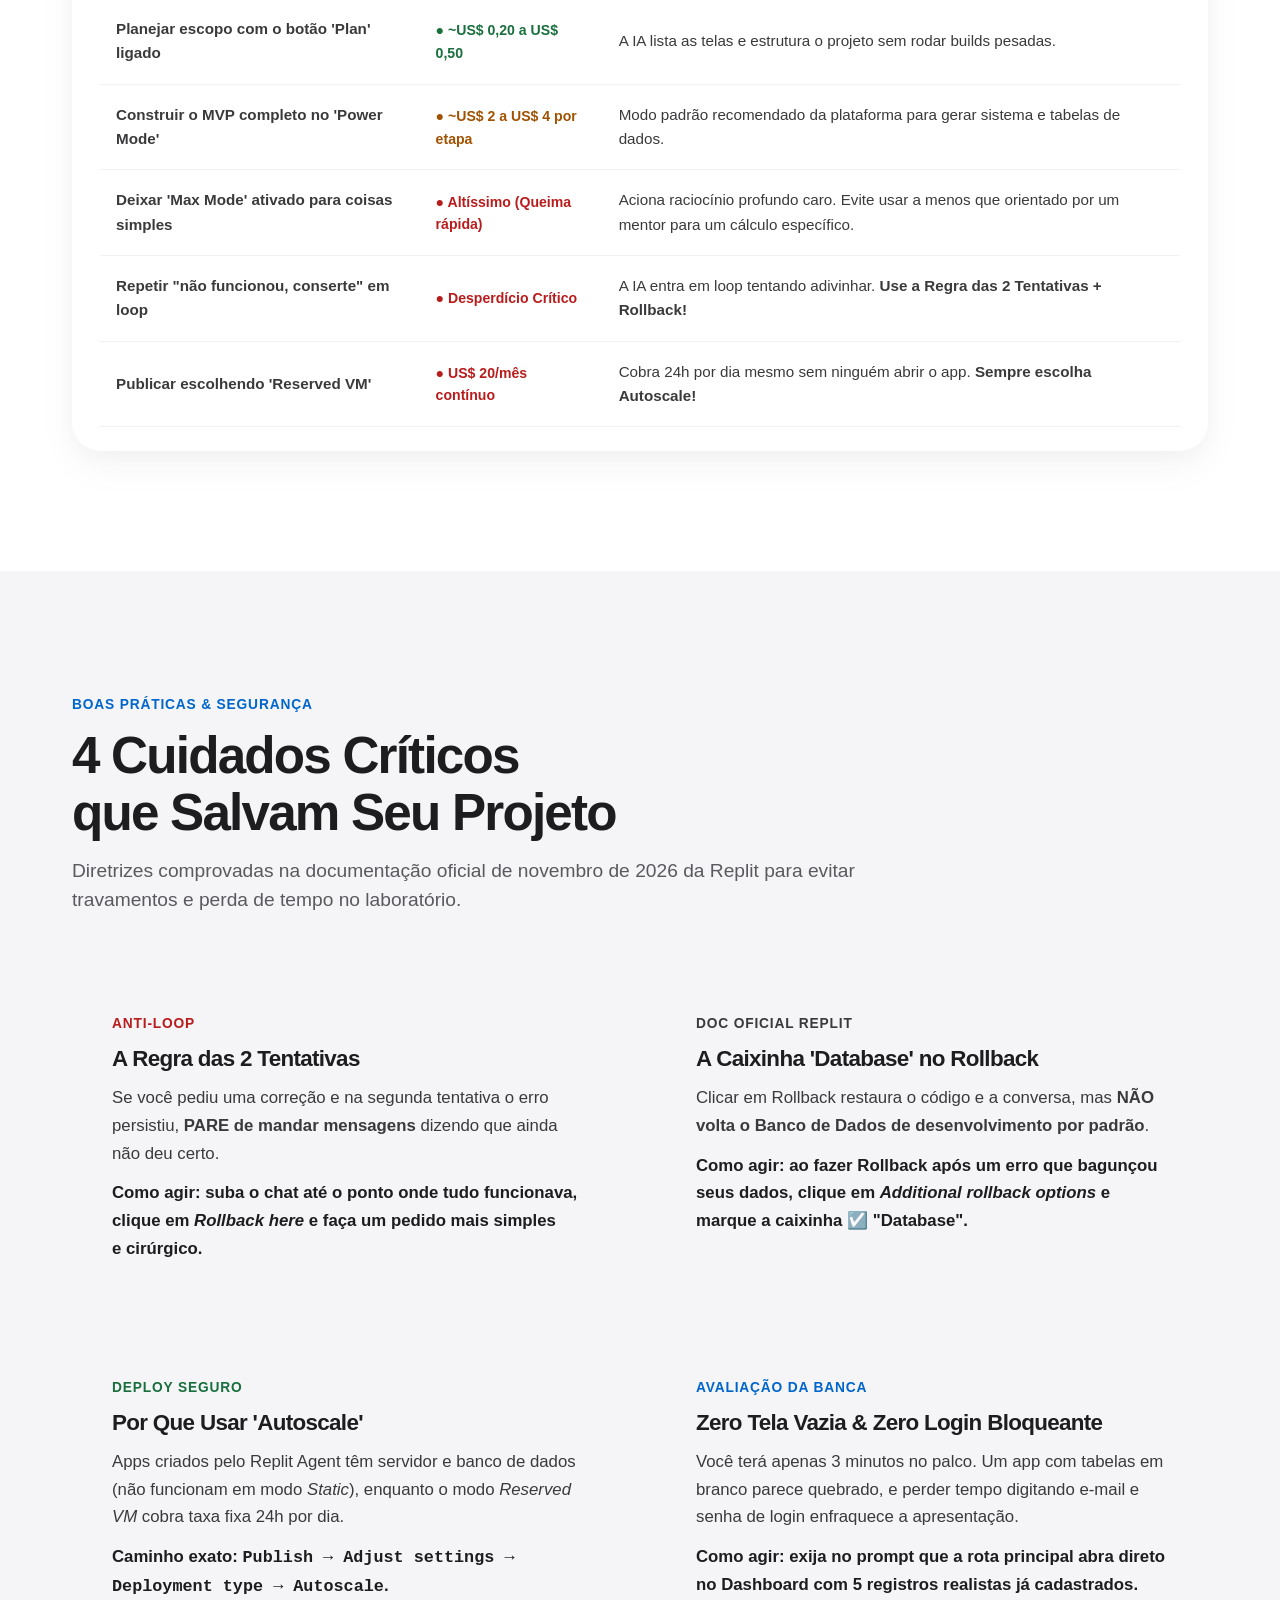
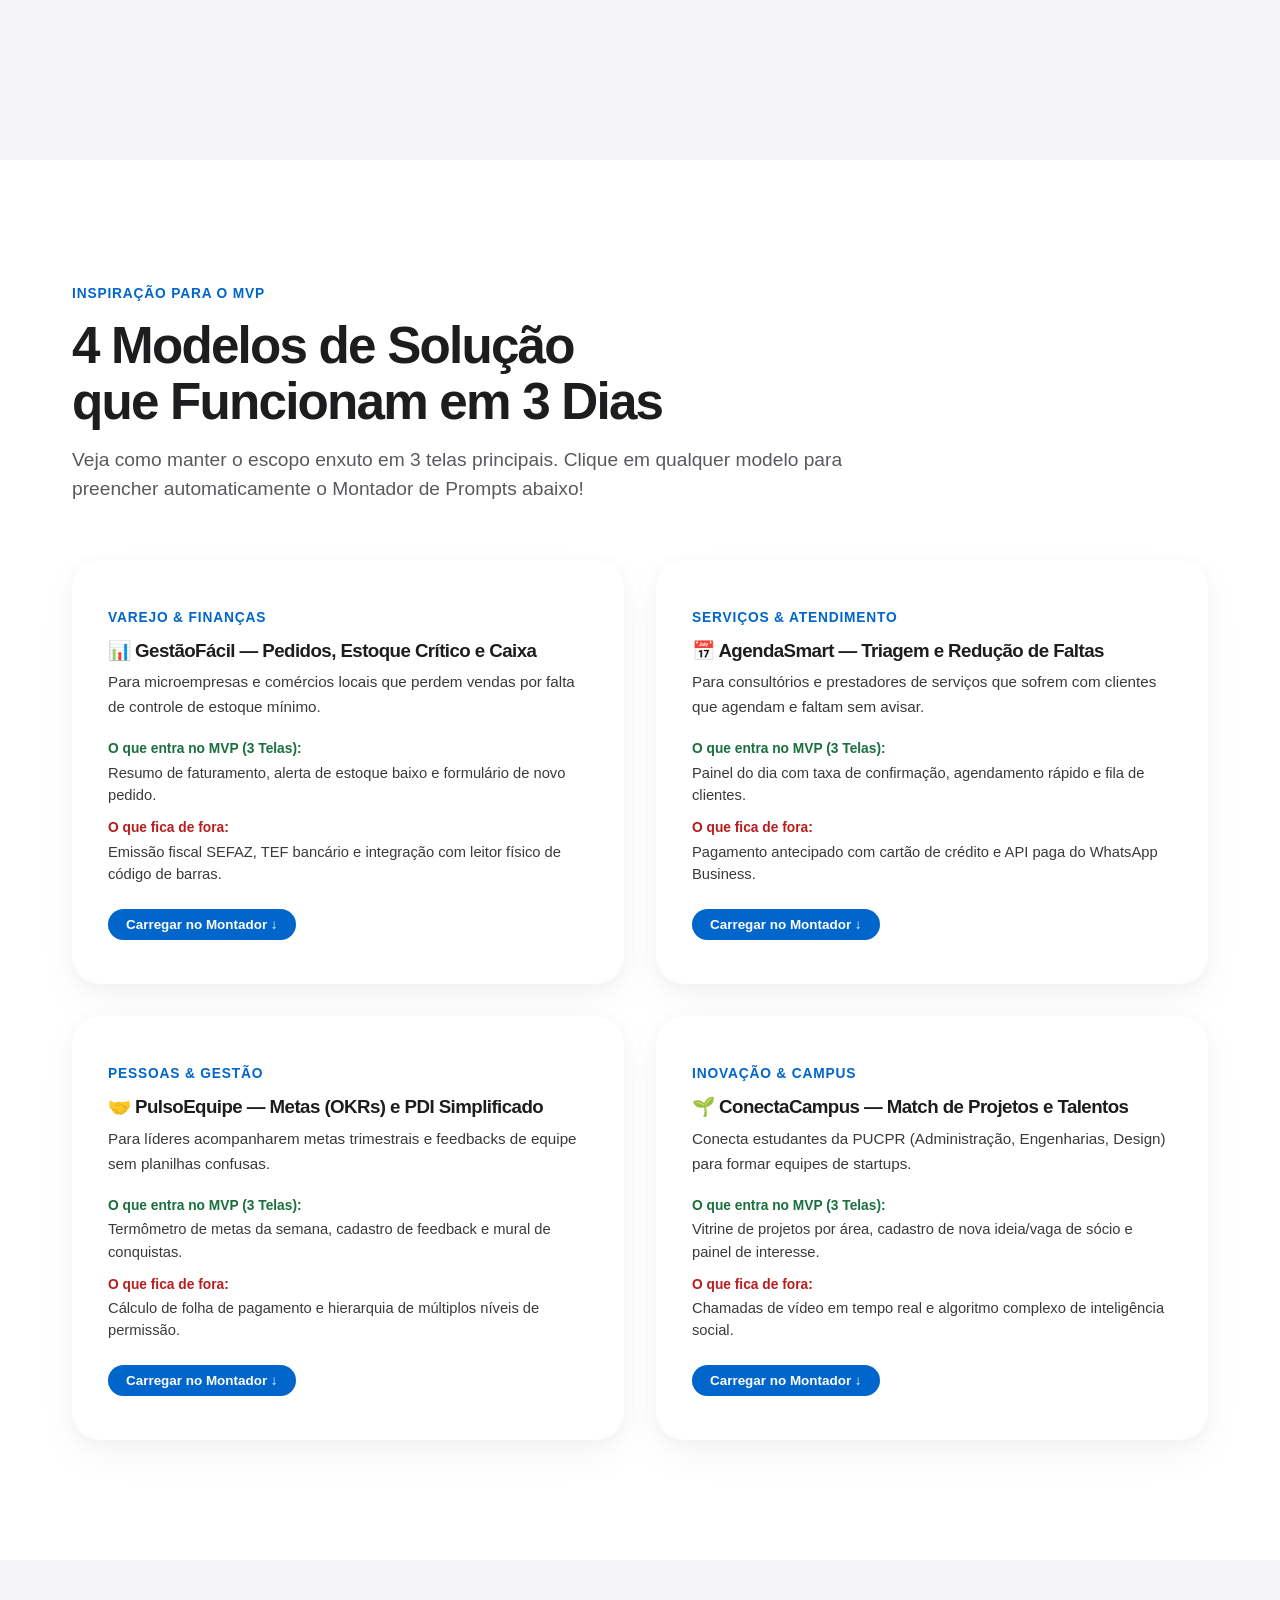
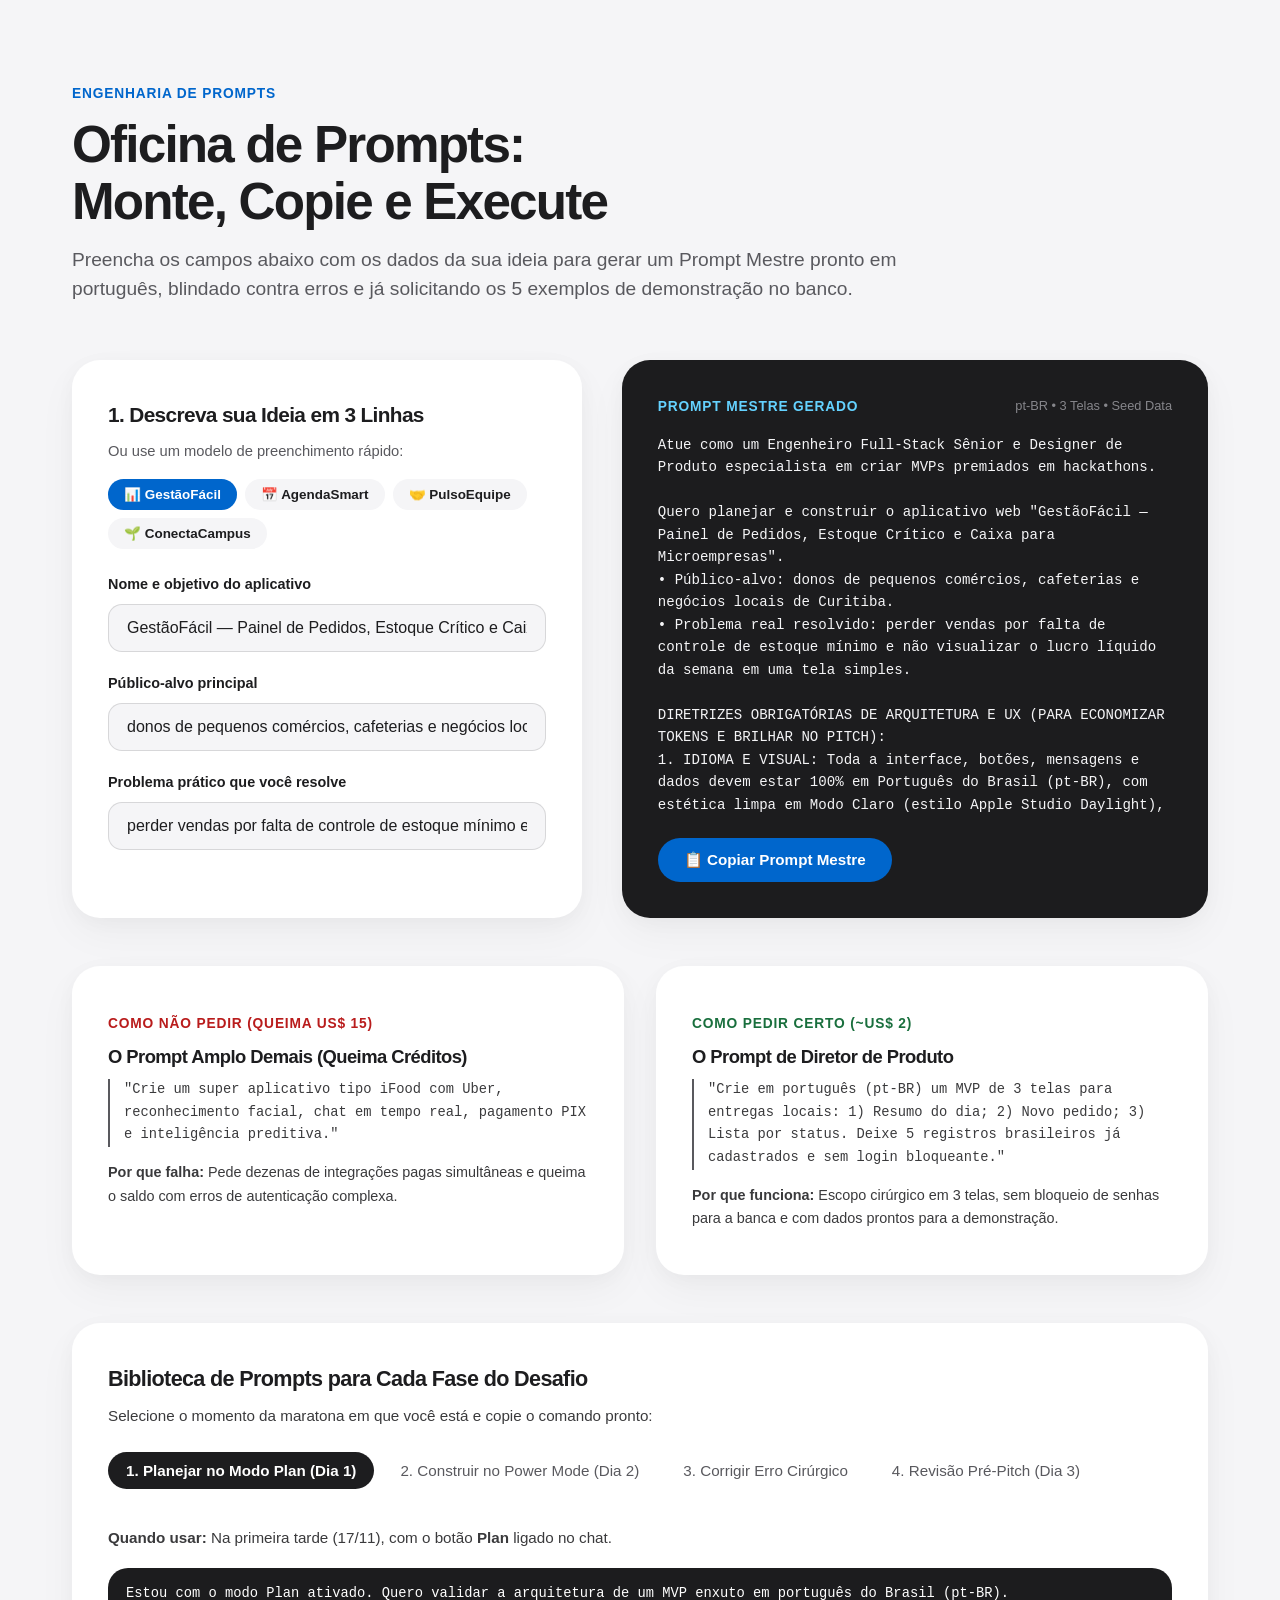
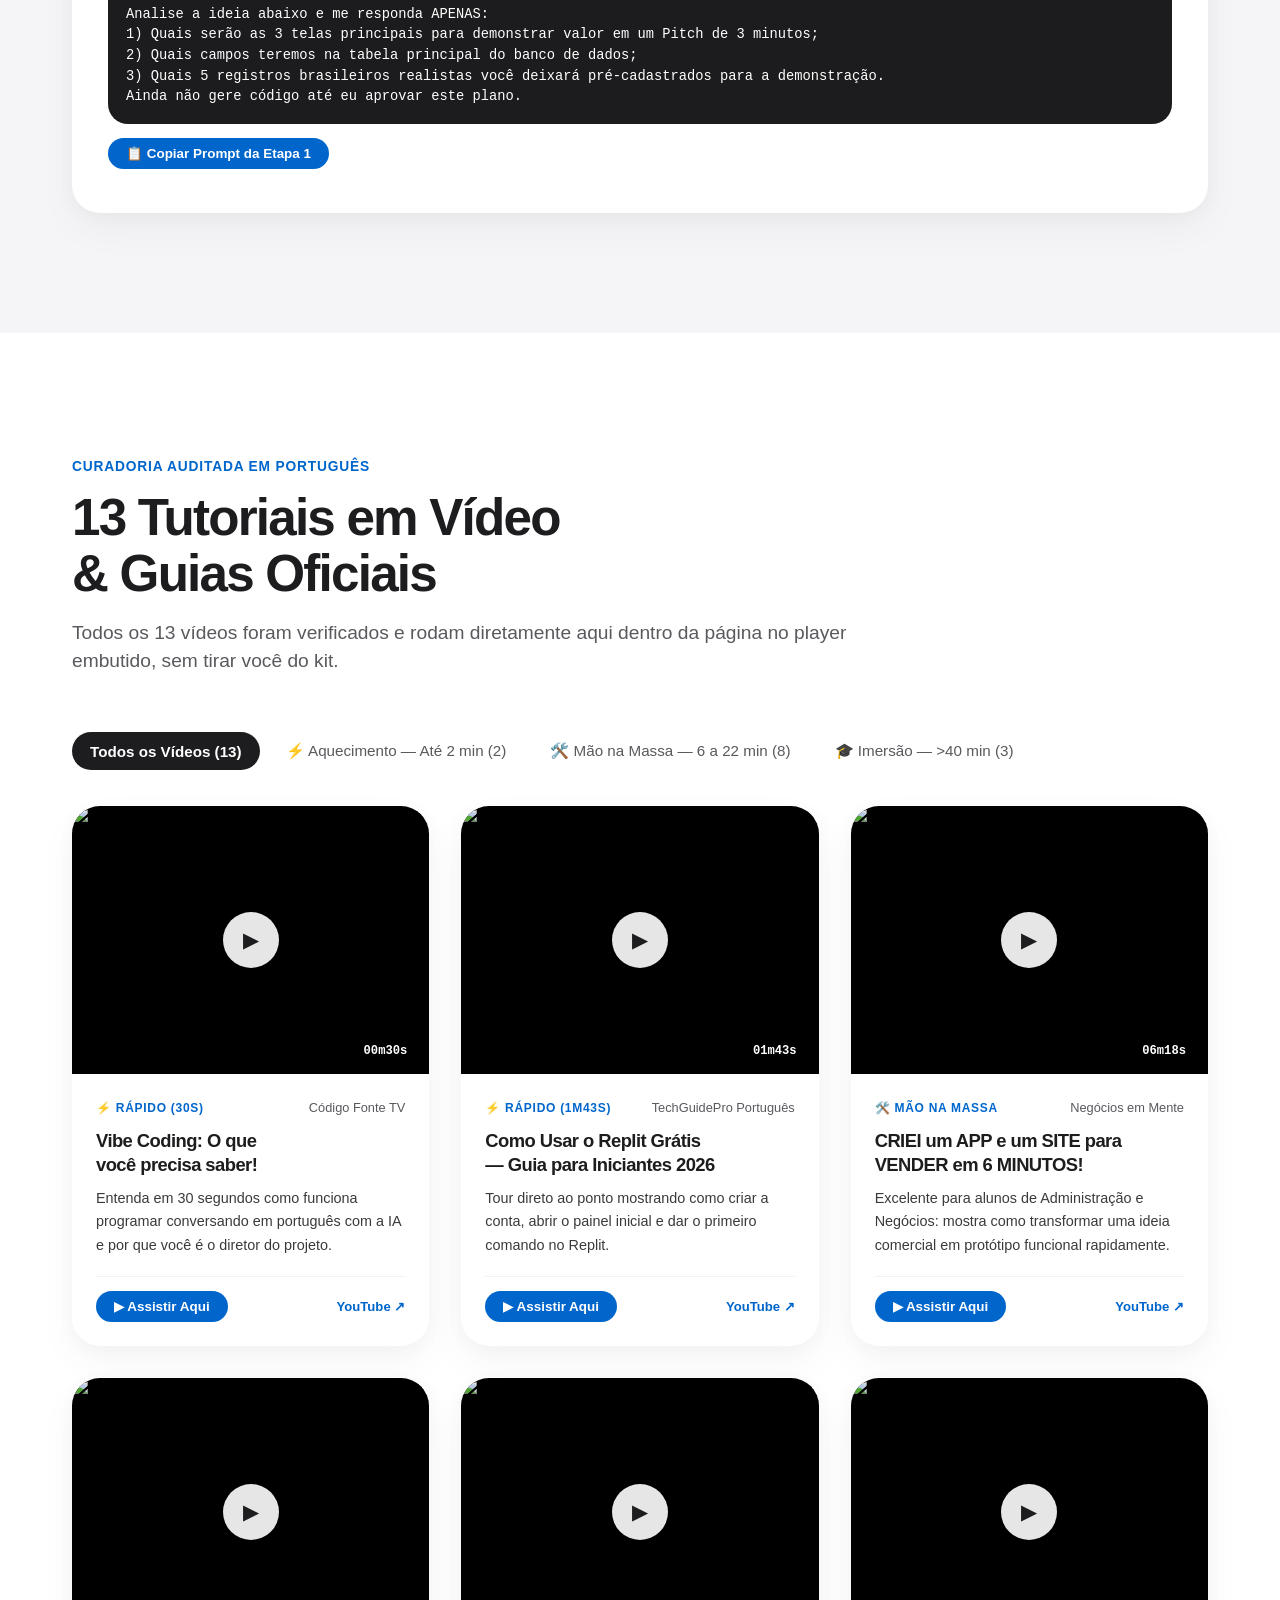
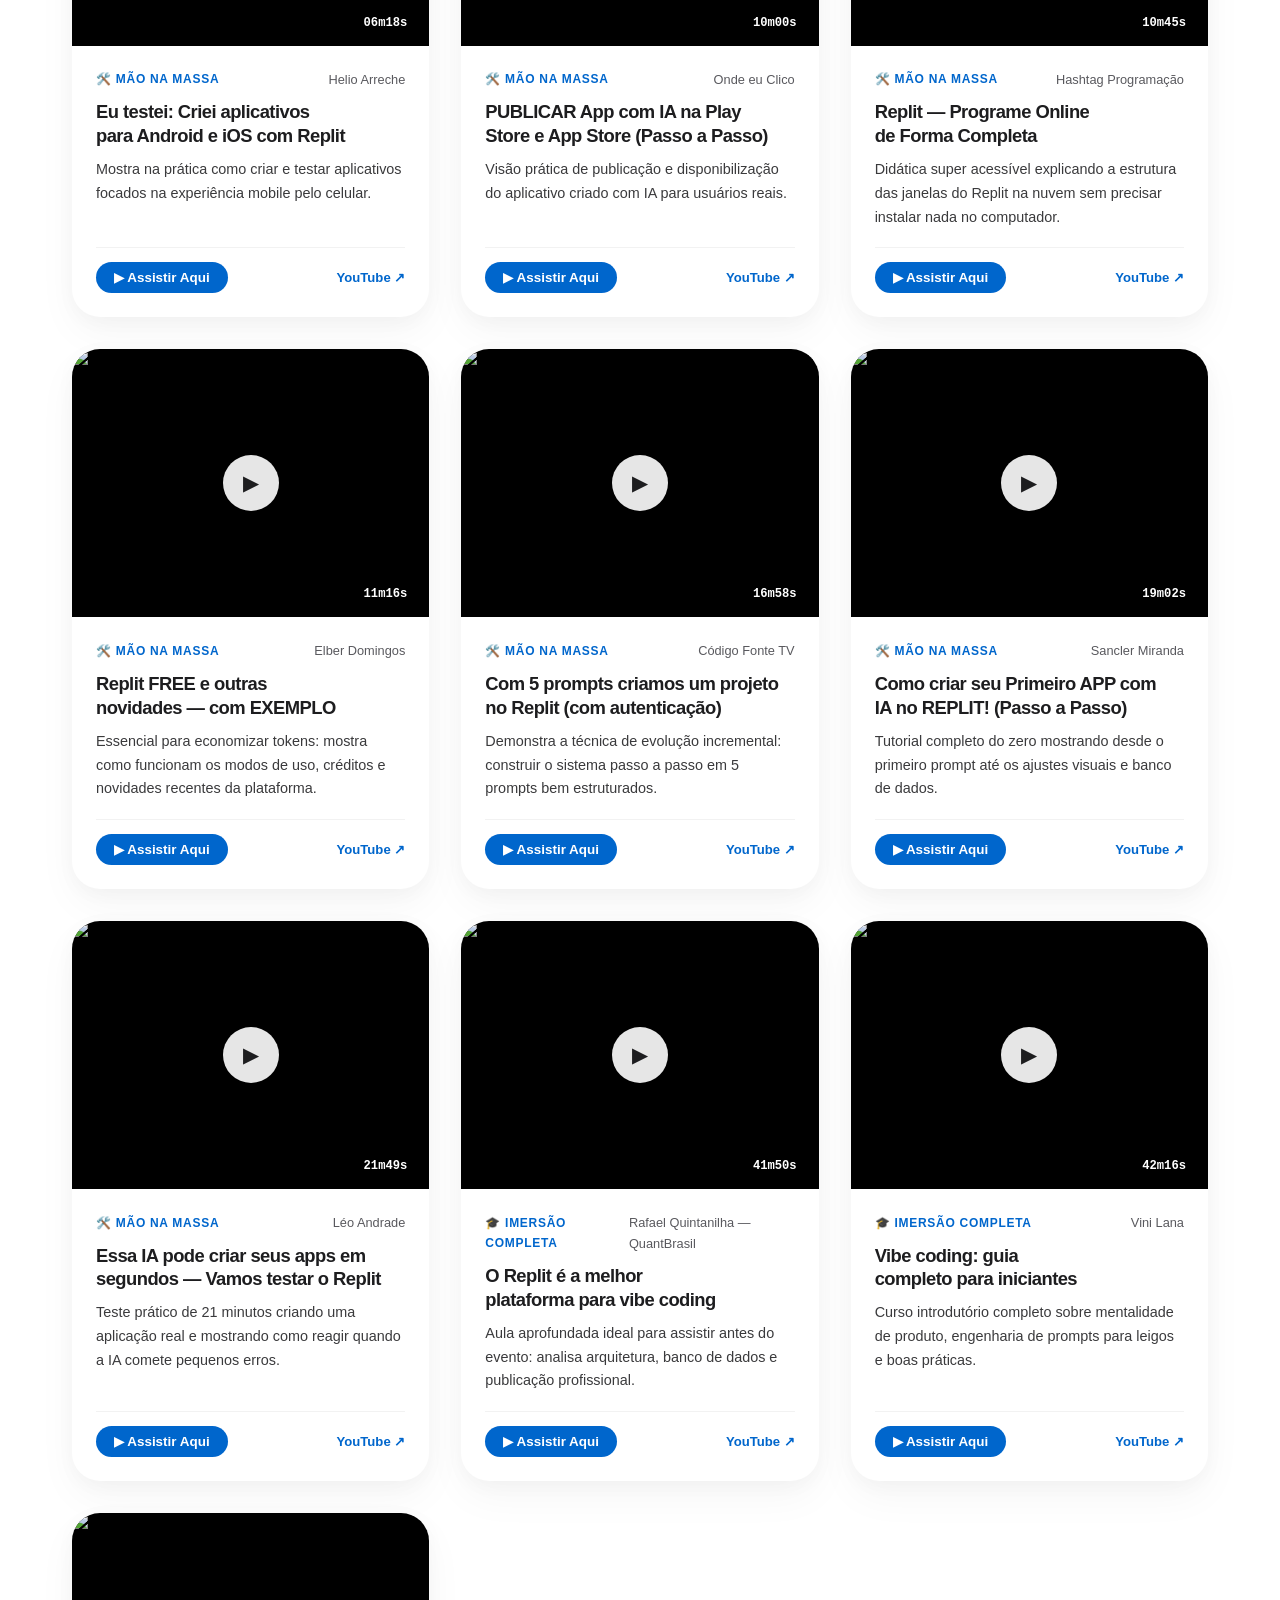
==== commit 555a8ad1: "feat: adicionar conceitos no inicio, simetria 3+3 no raio-x, desgamificacao e botao back to top (v1." ====
--- a/src/index.html
+++ b/src/index.html
@@ -6,7 +6,7 @@
   <title>Kit Oficial do Inscrito — Desafio Replit + PUCPR | Da Ideia ao Software</title>
   <meta name="description" content="Kit oficial de boas-vindas e execução prática para estudantes inscritos no Desafio Replit + PUCPR (17, 18 e 19/11). Realização Empreendedorismo PUCPR em parceria com o Curso de Administração da PUCPR e Replit.">
   <link rel="icon" type="image/png" href="../assets/img/logo-pucpr-selo.png">
-  <link rel="stylesheet" href="../assets/css/styles.css?v=1.2.1">
+  <link rel="stylesheet" href="../assets/css/styles.css?v=1.3.0">
 </head>
 <body>
   <a href="#conteudo-principal" class="skip-link">Pular para o conteúdo principal</a>
@@ -32,9 +32,10 @@
       </div>
 
       <nav class="main-nav" aria-label="Navegação das seções do Kit">
-        <a href="#onboarding" class="nav-link">Como Usar</a>
+        <a href="#conceitos" class="nav-link">Conceitos</a>
+        <a href="#onboarding" class="nav-link">Como Acessar</a>
+        <a href="#como-usar" class="nav-link">Raio-X</a>
         <a href="#fluxograma" class="nav-link">Fluxograma</a>
-        <a href="#como-usar" class="nav-link">Raio-X</a>
         <a href="#economia" class="nav-link">Tokens</a>
         <a href="#cuidados" class="nav-link">Cuidados</a>
         <a href="#exemplos" class="nav-link">Exemplos</a>
@@ -47,21 +48,13 @@
         <a href="https://empreendedorismo.pucpr.br/wp-content/uploads/2026/11/Edital_Desafio-Replit-PUCPR-2026.pdf" target="_blank" rel="noopener" class="btn-edital-top" title="Abrir Documento Oficial do Evento (Edital PDF)">
           <span>📄 Edital PDF</span>
         </a>
-        <a href="#checklist" class="xp-hud-pill" title="Sua evolução no Kit do Inscrito">
-          <span style="font-weight:700;color:var(--apple-ink);">🏆 XP</span>
-          <span id="xp-rank" class="xp-rank-label">Nível 1</span>
-          <span class="xp-mini-track" aria-hidden="true">
-            <span id="xp-bar-fill" class="xp-mini-fill"></span>
-          </span>
-          <span id="xp-percent" class="xp-percent-badge">0%</span>
-        </a>
       </div>
     </div>
   </header>
 
   <main id="conteudo-principal">
     <!-- ======================================================================
-         2. HERO ESCULTÓRICO (DESCONGESTIONADO & MONUMENTAL)
+         1. HERO ESCULTÓRICO (DESCONGESTIONADO & MONUMENTAL)
          ====================================================================== -->
     <section class="hero-section">
       <div class="container hero-grid">
@@ -84,8 +77,8 @@
           </p>
 
           <div class="hero-cta-group">
-            <a href="#onboarding" class="btn btn-safira">Como Usar o Kit (Início) ↓</a>
-            <a href="#fluxograma" class="btn btn-primary">Trilha dos 3 Dias ↓</a>
+            <a href="#conceitos" class="btn btn-safira">1. Conceitos Fundamentais ↓</a>
+            <a href="#onboarding" class="btn btn-primary">Como Acessar o Replit ↓</a>
             <a href="https://empreendedorismo.pucpr.br/wp-content/uploads/2026/11/Edital_Desafio-Replit-PUCPR-2026.pdf" target="_blank" rel="noopener" class="btn btn-secondary">Edital Oficial (PDF) ↗</a>
           </div>
         </div>
@@ -116,16 +109,153 @@
       </div>
     </section>
 
-            <!-- ======================================================================
-         2. ONBOARDING: PREPARAÇÃO PRÉVIA & DURANTE A JORNADA
+    <!-- ======================================================================
+         2. CONCEITOS ESSENCIAIS: O ALFABETO DO VIBE CODING
          ====================================================================== -->
-    <section id="onboarding" class="section-block section-stage">
+    <section id="conceitos" class="section-block section-stage">
       <div class="container">
         <div class="section-header">
-          <span class="eyebrow-text">Guia de Boas-Vindas</span>
-          <h2 class="section-title">Como Usar Este Kit: Seu Ponto de Partida</h2>
+          <span class="eyebrow-text">Fundamentos Sem Tecniquês</span>
+          <h2 class="section-title">O Alfabeto do Vibe Coding: 10 Conceitos Essenciais</h2>
           <p class="section-subtitle">
-            Desenvolvido sob medida para estudantes de Administração, Negócios e Engenharias. Este guia orienta o que fazer <strong>antes do evento</strong> e como navegar no portal <strong>durante as 3 tardes</strong>.
+            Antes de abrir o Replit ou escrever qualquer comando, entenda como funciona a criação moderna de software orientada a inteligência artificial. Feito sob medida para quem nunca programou na vida.
+          </p>
+        </div>
+
+        <div class="concepts-grid">
+          <!-- 01. Vibe Coding -->
+          <article class="concept-card">
+            <span class="concept-badge">01 • Mentalidade</span>
+            <h3 class="concept-title">O que é Vibe Coding?</h3>
+            <p class="concept-desc">
+              É a nova forma de criar software usando inteligência artificial: em vez de digitar código ou aprender linguagens complexas, você atua como o <strong>Diretor de Produto</strong> da sua ideia e conversa com a IA em português claro, definindo o que o sistema deve fazer, como devem ser as telas e quais problemas resolver.
+            </p>
+            <div class="concept-analogy">
+              💡 <strong>Analogia:</strong> Você é o arquiteto da casa; a IA é a equipe de engenheiros e construtores.
+            </div>
+          </article>
+
+          <!-- 02. Replit -->
+          <article class="concept-card">
+            <span class="concept-badge">02 • Plataforma</span>
+            <h3 class="concept-title">O que é o Replit?</h3>
+            <p class="concept-desc">
+              É o estúdio de desenvolvimento na nuvem onde nosso desafio acontece. Ele funciona <strong>100% no seu navegador de internet</strong>, sem que você precise instalar nenhum programa pesado ou configurar nada no seu computador.
+            </p>
+            <div class="concept-analogy">
+              💡 <strong>Analogia:</strong> É como o Google Docs ou Canva, mas focado na criação de aplicativos reais.
+            </div>
+          </article>
+
+          <!-- 03. Aplicação Web -->
+          <article class="concept-card">
+            <span class="concept-badge">03 • Produto</span>
+            <h3 class="concept-title">O que é uma Aplicação Web?</h3>
+            <p class="concept-desc">
+              Diferente de um site institucional simples (que só exibe textos e fotos fixas), uma aplicação web é um sistema interativo com lógica própria: possui botões que executam ações, formulários para cadastrar dados, cálculos automáticos e telas dinâmicas.
+            </p>
+            <div class="concept-analogy">
+              💡 <strong>Analogia:</strong> Um site comum é um panfleto estático; uma aplicação web é um caixa eletrônico interativo.
+            </div>
+          </article>
+
+          <!-- 04. Banco de Dados -->
+          <article class="concept-card">
+            <span class="concept-badge">04 • Informação</span>
+            <h3 class="concept-title">O que é um Banco de Dados?</h3>
+            <p class="concept-desc">
+              É o cofre digital onde todas as informações do seu sistema ficam salvas permanentemente. Se você cadastrar clientes, produtos ou pedidos e recarregar a página ou fechar o computador, todos os dados continuam lá salvos.
+            </p>
+            <div class="concept-analogy">
+              💡 <strong>Analogia:</strong> A planilha permanente e organizada do seu negócio que nunca perde informações.
+            </div>
+          </article>
+
+          <!-- 05. Hospedagem (Deploy) -->
+          <article class="concept-card">
+            <span class="concept-badge">05 • Nuvem</span>
+            <h3 class="concept-title">O que é Hospedagem (Deploy)?</h3>
+            <p class="concept-desc">
+              É o processo de colocar o seu aplicativo no ar em servidores conectados à internet global. No Replit, ao publicar em <em>Autoscale</em>, ele gera um link público real (terminado em <code>.replit.app</code>) para que a banca acesse direto pelo celular.
+            </p>
+            <div class="concept-analogy">
+              💡 <strong>Analogia:</strong> É inaugurar a loja física e abrir a porta para que qualquer cliente do mundo entre.
+            </div>
+          </article>
+
+          <!-- 06. Prompt -->
+          <article class="concept-card">
+            <span class="concept-badge">06 • Comunicação</span>
+            <h3 class="concept-title">O que é um Prompt?</h3>
+            <p class="concept-desc">
+              É o pedido ou instrução em português claro que você envia para a IA. Quanto mais específico for o objetivo de negócio, as regras da tela e os exemplos fornecidos, mais rápido e preciso o Replit Agent constrói o app.
+            </p>
+            <div class="concept-analogy">
+              💡 <strong>Analogia:</strong> O briefing objetivo que você entrega para um assistente de projetos júnior.
+            </div>
+          </article>
+
+          <!-- 07. MVP -->
+          <article class="concept-card">
+            <span class="concept-badge">07 • Estratégia</span>
+            <h3 class="concept-title">O que significa MVP?</h3>
+            <p class="concept-desc">
+              Produto Mínimo Viável (<em>Minimum Viable Product</em>): a versão inicial mais enxuta e funcional da sua ideia. No desafio, seu MVP precisa de apenas <strong>3 telas essenciais bem resolvidas</strong> para comprovar o valor da solução para a banca.
+            </p>
+            <div class="concept-analogy">
+              💡 <strong>Analogia:</strong> Uma amostra perfeita que resolve o problema principal do cliente.
+            </div>
+          </article>
+
+          <!-- 08. Tokens (US$ 20) -->
+          <article class="concept-card">
+            <span class="concept-badge">08 • Orçamento</span>
+            <h3 class="concept-title">O que são Tokens (US$ 20)?</h3>
+            <p class="concept-desc">
+              O saldo computacional concedido para a maratona. A IA consome centavos de dólar conforme o esforço exigido. Usando os modos certos (Plan Mode e Power Mode), esses US$ 20 duram com folga para construir seu app completo.
+            </p>
+            <div class="concept-analogy">
+              💡 <strong>Analogia:</strong> Os créditos pré-pagos de telefone ou o tanque de combustível do seu projeto.
+            </div>
+          </article>
+
+          <!-- 09. Rollback -->
+          <article class="concept-card">
+            <span class="concept-badge">09 • Segurança</span>
+            <h3 class="concept-title">O que é Rollback?</h3>
+            <p class="concept-desc">
+              A máquina do tempo do Replit. Se uma mudança quebrar o que já estava funcionando, basta rolar o chat para cima e clicar em <em>Rollback</em> para voltar ao minuto exato em que tudo funcionava perfeitamente.
+            </p>
+            <div class="concept-analogy">
+              💡 <strong>Analogia:</strong> O botão "Desfazer" supremo que restaura a versão funcional com segurança.
+            </div>
+          </article>
+
+          <!-- 10. Dados Pré-Cadastrados -->
+          <article class="concept-card">
+            <span class="concept-badge">10 • Apresentação</span>
+            <h3 class="concept-title">O que são Dados Pré-Cadastrados?</h3>
+            <p class="concept-desc">
+              Registros de exemplo realistas já salvos no banco de dados para que a banca avaliadora nunca veja uma tela vazia durante os 3 minutos de Pitch. Dá vida e credibilidade imediata ao seu produto.
+            </p>
+            <div class="concept-analogy">
+              💡 <strong>Analogia:</strong> A vitrine arrumada de uma loja antes dos clientes chegarem.
+            </div>
+          </article>
+        </div>
+      </div>
+    </section>
+
+    <!-- ======================================================================
+         3. ONBOARDING: COMO ACESSAR O REPLIT & ROTEIRO DO INSCRITO
+         ====================================================================== -->
+    <section id="onboarding" class="section-block">
+      <div class="container">
+        <div class="section-header">
+          <span class="eyebrow-text">Primeiros Passos Práticos</span>
+          <h2 class="section-title">Como Acessar o Replit &amp; Roteiro do Inscrito</h2>
+          <p class="section-subtitle">
+            Agora que você domina os conceitos, siga este roteiro prático para criar sua conta gratuita e entender o que fazer antes e durante o evento no campus.
           </p>
         </div>
 
@@ -444,83 +574,61 @@
               <span class="ide-mac-dot"></span>
               <span class="ide-mac-dot"></span>
             </div>
-            <span style="font-size:0.8rem;font-weight:600;color:var(--apple-muted);">replit.com • Meu App PUCPR</span>
-            <button type="button" class="xray-hotspot-item" style="width:auto;padding:6px 14px;" data-xray-spot="6">
-              <span class="xray-spot-badge">6</span>
-              <span>Publish &amp; DB</span>
-            </button>
+            <span style="font-size:0.8rem;font-weight:600;color:var(--apple-muted);">replit.com • Workspace Oficial PUCPR</span>
+            <span style="font-size:0.75rem;font-weight:600;color:var(--apple-secondary);background:var(--apple-bg);padding:4px 10px;border-radius:var(--radius-pill);">Replit Agent 2026</span>
           </div>
 
           <div class="ide-split-stage">
+            <!-- Painel Esquerdo (Chat do Agent) -->
             <div class="ide-split-left">
-              <div>
-                <span style="font-size:0.75rem;font-weight:700;text-transform:uppercase;color:var(--apple-muted);letter-spacing:0.05em;display:block;margin-bottom:12px;">Painel Esquerdo • Conversa com o Agent</span>
-                <button type="button" class="xray-hotspot-item is-active" data-xray-spot="1">
-                  <span class="xray-spot-badge">1</span>
-                  <span>Caixa de Chat do Agent (em Português)</span>
-                </button>
-              </div>
-
-              <div style="display:grid;gap:10px;">
-                <button type="button" class="xray-hotspot-item" data-xray-spot="2">
-                  <span class="xray-spot-badge">2</span>
-                  <span>Botão 'Plan' (Canto inferior do chat)</span>
-                </button>
-                <button type="button" class="xray-hotspot-item" data-xray-spot="3">
-                  <span class="xray-spot-badge">3</span>
-                  <span>Seletor: Free Mode / Power Mode</span>
-                </button>
-              </div>
-            </div>
-
+              <span class="ide-panel-tag">Painel Esquerdo • Conversa com o Agent</span>
+              <button type="button" class="xray-hotspot-item is-active" data-xray-spot="1">
+                <span class="xray-spot-badge">1</span>
+                <span>Caixa de Chat do Agent (em Português)</span>
+              </button>
+              <button type="button" class="xray-hotspot-item" data-xray-spot="2">
+                <span class="xray-spot-badge">2</span>
+                <span>Botão 'Plan' (Trava Anti-Gasto)</span>
+              </button>
+              <button type="button" class="xray-hotspot-item" data-xray-spot="3">
+                <span class="xray-spot-badge">3</span>
+                <span>Seletor: Free Mode / Power Mode</span>
+              </button>
+            </div>
+
+            <!-- Painel Direito (Preview, Edição & Nuvem) -->
             <div class="ide-split-right">
-              <div>
-                <button type="button" class="xray-hotspot-item" style="margin-bottom:16px;" data-xray-spot="4">
-                  <span class="xray-spot-badge">4</span>
-                  <span>Botão 'Visual Editor' (Edição a Custo Zero)</span>
-                </button>
-                <button type="button" class="xray-hotspot-item" data-xray-spot="5">
-                  <span class="xray-spot-badge">5</span>
-                  <span>Janela Preview + Histórico de Rollback</span>
-                </button>
-              </div>
-
-              <div style="margin-top:24px;padding:20px;border-top:1px solid rgba(0,0,0,0.08);padding-top:20px;" aria-live="polite">
-                <span id="xray-detail-badge" class="eyebrow-text" style="font-size:0.75rem;margin-bottom:4px;">Ponto 1 de 6</span>
-                <h3 id="xray-detail-title" style="font-size:1.15rem;margin-bottom:8px;">Caixa de Chat do Replit Agent</h3>
-                <p id="xray-detail-body" style="font-size:0.92rem;margin-bottom:12px;">É onde você conversa em português do Brasil com a IA. Você não digita código: descreve o negócio, as 3 telas e os dados necessários.</p>
-                <p id="xray-detail-tip" style="font-size:0.84rem;color:var(--apple-blue);font-weight:600;">💡 Dica: Peça 1 alteração por mensagem para economizar tokens e manter precisão máxima.</p>
-              </div>
-            </div>
-          </div>
-        </div>
-
-        <!-- Dicionário Sem "Tecniquês" -->
-        <div class="clean-accordion-grid">
-          <details class="clean-details">
-            <summary><span>O que é um Prompt?</span><span>+</span></summary>
-            <p>É o pedido em português claro que você faz para a IA. Quanto mais específico for o objetivo de negócio e as telas, mais rápido o app fica pronto.</p>
-          </details>
-          <details class="clean-details">
-            <summary><span>O que significa MVP?</span><span>+</span></summary>
-            <p>Produto Mínimo Viável: a versão inicial enxuta com apenas as 3 telas essenciais que provam para a banca que a sua solução resolve a dor.</p>
-          </details>
-          <details class="clean-details">
-            <summary><span>O que são Tokens (US$ 20)?</span><span>+</span></summary>
-            <p>O saldo concedido para o desafio. A IA consome alguns centavos ou dólares conforme a complexidade e esforço do que é gerado.</p>
-          </details>
-          <details class="clean-details">
-            <summary><span>O que é Rollback?</span><span>+</span></summary>
-            <p>A máquina do tempo do Replit. Se uma mudança quebrar seu app, você clica em Rollback no chat e volta ao minuto exato em que tudo funcionava.</p>
-          </details>
-          <details class="clean-details">
-            <summary><span>O que é Publicação Autoscale?</span><span>+</span></summary>
-            <p>É a publicação inteligente na nuvem: o app liga quando alguém acessa o link .replit.app e desliga quando fica ocioso, sem cobrança fixa mensal.</p>
-          </details>
-          <details class="clean-details">
-            <summary><span>O que são Dados Pré-Cadastrados?</span><span>+</span></summary>
-            <p>Registros de exemplo realistas já salvos no banco de dados para que a banca avaliadora nunca veja uma tela vazia durante os 3 minutos de Pitch.</p>
-          </details>
+              <span class="ide-panel-tag">Painel Direito • Preview, Edição &amp; Nuvem</span>
+              <button type="button" class="xray-hotspot-item" data-xray-spot="4">
+                <span class="xray-spot-badge">4</span>
+                <span>Botão 'Visual Editor' (Edição a Custo Zero)</span>
+              </button>
+              <button type="button" class="xray-hotspot-item" data-xray-spot="5">
+                <span class="xray-spot-badge">5</span>
+                <span>Janela Preview + Histórico de Rollback</span>
+              </button>
+              <button type="button" class="xray-hotspot-item" data-xray-spot="6">
+                <span class="xray-spot-badge">6</span>
+                <span>Botão 'Publish' (Autoscale) &amp; Banco de Dados</span>
+              </button>
+            </div>
+          </div>
+
+          <!-- Área de Inspeção Dedicada em Largura Total (Abaixo dos 2 Painéis) -->
+          <div class="xray-detail-tray" aria-live="polite">
+            <div class="xray-detail-header-row">
+              <span id="xray-detail-badge" class="eyebrow-text" style="font-size:0.75rem;margin-bottom:0;">Ponto 1 de 6 • Seu Canal de Comando</span>
+              <div class="xray-nav-btn-group" role="group" aria-label="Navegar pelos 6 botões do Replit">
+                <button type="button" id="btn-xray-prev" class="xray-nav-btn">◀ Anterior</button>
+                <button type="button" id="btn-xray-next" class="xray-nav-btn">Próximo ▶</button>
+              </div>
+            </div>
+            <h3 id="xray-detail-title" style="font-size:1.25rem;font-weight:700;margin-bottom:8px;color:var(--apple-ink);">Caixa de Chat do Replit Agent (Em Português)</h3>
+            <p id="xray-detail-body" style="font-size:0.95rem;line-height:1.6;color:var(--apple-secondary);margin-bottom:12px;">É aqui que você conversa com a inteligência artificial como se fosse um colega de equipe. Você não digita código: você descreve o problema de negócio, as telas que deseja e o que precisa ser ajustado.</p>
+            <div class="xray-tip-box">
+              <span id="xray-detail-tip">💡 Dica de Ouro: Após o app base ficar pronto, peça apenas 1 alteração por mensagem para manter precisão máxima e gastar poucos tokens.</span>
+            </div>
+          </div>
         </div>
       </div>
     </section>
@@ -965,31 +1073,32 @@
     </section>
 
     <!-- ======================================================================
-         10. CHECKLIST GAMIFICADO "DO ZERO AO PITCH"
+         12. CHECKLIST PRÁTICO "DO ZERO AO PITCH"
          ====================================================================== -->
     <section id="checklist" class="section-block section-stage">
       <div class="container">
         <div class="section-header">
-          <span class="eyebrow-text">Sua Conquista Passo a Passo</span>
-          <h2 class="section-title">Checklist Oficial: 6 Missões do Inscrito</h2>
+          <span class="eyebrow-text">Acompanhamento de Execução</span>
+          <h2 class="section-title">Checklist Oficial: 6 Etapas do Inscrito</h2>
           <p class="section-subtitle">
             Marque cada avanço ao longo das 3 tardes. Seu progresso fica gravado automaticamente no seu navegador.
           </p>
         </div>
 
         <div class="apple-card" style="margin-bottom:24px;display:flex;flex-wrap:wrap;align-items:center;justify-content:space-between;gap:12px;">
-          <div>
-            <strong style="font-size:1.1rem;color:var(--apple-ink);display:block;">Status Atual da Sua Equipe:</strong>
-            <span id="checklist-status-text" style="font-size:0.95rem;color:var(--semantic-ok);font-weight:700;">0 de 6 missões concluídas (0%) — Nível 1: Explorador da Ideia</span>
-          </div>
-          <button type="button" id="btn-reset-xp" class="btn btn-secondary btn-sm">↺ Desmarcar Tudo</button>
+          <div style="display:flex;align-items:center;gap:10px;flex-wrap:wrap;">
+            <strong style="font-size:1.1rem;color:var(--apple-ink);">Progresso do Projeto:</strong>
+            <span id="checklist-status-text" style="font-size:0.95rem;color:var(--apple-blue);font-weight:700;">0 de 6 etapas concluídas</span>
+            <span id="xp-percent" style="font-family:var(--font-mono);font-size:0.86rem;font-weight:700;color:var(--apple-ink);background:var(--apple-surface);padding:3px 10px;border-radius:var(--radius-pill);border:1px solid rgba(0,0,0,0.06);">0%</span>
+          </div>
+          <button type="button" id="btn-reset-xp" class="btn btn-secondary btn-sm">↺ Limpar Seleção</button>
         </div>
 
         <div class="checklist-flow-stack">
           <label class="mission-clean-card">
             <input type="checkbox" class="chk-missao" value="m1">
             <div>
-              <strong style="font-size:1.05rem;color:var(--apple-ink);display:block;">Missão 1 (Pré-Evento): Conta Replit criada e ambientação no Kit realizada</strong>
+              <strong style="font-size:1.05rem;color:var(--apple-ink);display:block;">Etapa 1 (Pré-Evento): Conta Replit criada e ambientação no Kit realizada</strong>
               <span style="font-size:0.92rem;color:var(--apple-secondary);">Acessei o replit.com, criei meu cadastro gratuito e explorei este Kit para chegar ao primeiro dia pronto para criar.</span>
             </div>
           </label>
@@ -997,15 +1106,15 @@
           <label class="mission-clean-card">
             <input type="checkbox" class="chk-missao" value="m2">
             <div>
-              <strong style="font-size:1.05rem;color:var(--apple-ink);display:block;">Missão 2 (Dia 1): Ideia validada em 3 telas com o botão 'Plan' ligado</strong>
-              <span style="font-size:0.92rem;color:var(--apple-secondary);">Usei o Montador de Prompts da Seção 8, colei no modo <code>Plan</code> e aprovei um escopo enxuto de 3 telas sem gastar créditos pesados.</span>
+              <strong style="font-size:1.05rem;color:var(--apple-ink);display:block;">Etapa 2 (Dia 1): Ideia validada em 3 telas com o botão 'Plan' ligado</strong>
+              <span style="font-size:0.92rem;color:var(--apple-secondary);">Usei o Montador de Prompts, colei no modo <code>Plan</code> e aprovei um escopo enxuto de 3 telas sem gastar créditos pesados.</span>
             </div>
           </label>
 
           <label class="mission-clean-card">
             <input type="checkbox" class="chk-missao" value="m3">
             <div>
-              <strong style="font-size:1.05rem;color:var(--apple-ink);display:block;">Missão 3 (Dia 2): MVP construído usando o 'Power Mode'</strong>
+              <strong style="font-size:1.05rem;color:var(--apple-ink);display:block;">Etapa 3 (Dia 2): MVP construído usando o 'Power Mode'</strong>
               <span style="font-size:0.92rem;color:var(--apple-secondary);">Autorizei a construção da primeira versão funcional no <code>Power Mode</code> e testei o fluxo principal na janela <em>Preview</em>.</span>
             </div>
           </label>
@@ -1013,15 +1122,15 @@
           <label class="mission-clean-card">
             <input type="checkbox" class="chk-missao" value="m4">
             <div>
-              <strong style="font-size:1.05rem;color:var(--apple-ink);display:block;">Missão 4 (Dia 2): Banco de dados com 5 exemplos realistas (Zero Tela Vazia!)</strong>
-              <span style="font-size:0.92rem;color:var(--apple-secondary);">Conferi que meu aplicativo já abre direto no painel principal (sem login bloqueante) exibindo 5 registros brasileiros realistas.</span>
+              <strong style="font-size:1.05rem;color:var(--apple-ink);display:block;">Etapa 4 (Dia 2): Banco de dados com 5 exemplos realistas (Zero Tela Vazia!)</strong>
+              <span style="font-size:0.92rem;color:var(--apple-secondary);">Conferi que meu aplicativo já abre direto no painel principal exibindo 5 registros brasileiros realistas.</span>
             </div>
           </label>
 
           <label class="mission-clean-card">
             <input type="checkbox" class="chk-missao" value="m5">
             <div>
-              <strong style="font-size:1.05rem;color:var(--apple-ink);display:block;">Missão 5 (Dia 3): Acabamento visual em português usando o 'Visual Editor' (US$ 0)</strong>
+              <strong style="font-size:1.05rem;color:var(--apple-ink);display:block;">Etapa 5 (Dia 3): Acabamento visual em português usando o 'Visual Editor' (US$ 0)</strong>
               <span style="font-size:0.92rem;color:var(--apple-secondary);">Ajustei títulos, cores e textos pelo <code>Visual Editor</code> ou <code>Free Mode</code>, poupando meus créditos para qualquer ajuste final.</span>
             </div>
           </label>
@@ -1029,8 +1138,8 @@
           <label class="mission-clean-card">
             <input type="checkbox" class="chk-missao" value="m6">
             <div>
-              <strong style="font-size:1.05rem;color:var(--apple-ink);display:block;">Missão 6 (Dia 3): App publicado em 'Autoscale' (.replit.app) + Pitch de 3 min ensaiado! 🏆</strong>
-              <span style="font-size:0.92rem;color:var(--apple-secondary);">Publiquei escolhendo <code>Autoscale</code>, abri o link no meu celular para confirmar que funciona fora do computador e cronometrei meu Pitch!</span>
+              <strong style="font-size:1.05rem;color:var(--apple-ink);display:block;">Etapa 6 (Dia 3): App publicado em 'Autoscale' (.replit.app) + Pitch de 3 min ensaiado!</strong>
+              <span style="font-size:0.92rem;color:var(--apple-secondary);">Publiquei escolhendo <code>Autoscale</code>, abri o link no celular para confirmar que funciona e cronometrei meu Pitch de 3 minutos!</span>
             </div>
           </label>
         </div>
@@ -1107,6 +1216,13 @@
     </div>
   </dialog>
 
-  <script src="../assets/js/app.js?v=1.2.1"></script>
+  <!-- Botão Flutuante Voltar ao Início Minimalista -->
+  <button type="button" id="btn-back-to-top" class="back-to-top-btn" aria-label="Voltar ao início da página" title="Voltar ao início">
+    <svg width="20" height="20" viewBox="0 0 24 24" fill="none" stroke="currentColor" stroke-width="2.5" stroke-linecap="round" stroke-linejoin="round" aria-hidden="true">
+      <polyline points="18 15 12 9 6 15"></polyline>
+    </svg>
+  </button>
+
+  <script src="../assets/js/app.js?v=1.3.0"></script>
 </body>
 </html>
--- a/assets/css/styles.css
+++ b/assets/css/styles.css
@@ -773,7 +773,71 @@
   font-size: 1rem;
 }
 
-/* Simulador Raio-X Minimalista */
+/* ==========================================================================
+   Seção de Conceitos Fundamentais (O Alfabeto do Vibe Coding)
+   ========================================================================== */
+.concepts-grid {
+  display: grid;
+  grid-template-columns: repeat(auto-fit, minmax(300px, 1fr));
+  gap: 20px;
+}
+
+.concept-card {
+  background: var(--apple-bg);
+  border: 1px solid rgba(0, 0, 0, 0.06);
+  border-radius: var(--radius-md);
+  padding: 26px 22px;
+  box-shadow: var(--shadow-sm);
+  transition: all 220ms var(--ease-apple);
+  display: flex;
+  flex-direction: column;
+}
+
+.concept-card:hover {
+  transform: translateY(-2px);
+  box-shadow: var(--shadow-card);
+  border-color: rgba(0, 113, 227, 0.25);
+}
+
+.concept-badge {
+  display: inline-flex;
+  align-items: center;
+  gap: 6px;
+  font-size: 0.72rem;
+  font-weight: 700;
+  text-transform: uppercase;
+  letter-spacing: 0.05em;
+  color: var(--apple-blue);
+  margin-bottom: 10px;
+}
+
+.concept-title {
+  font-size: 1.18rem;
+  font-weight: 700;
+  color: var(--apple-ink);
+  letter-spacing: -0.02em;
+  margin-bottom: 10px;
+}
+
+.concept-desc {
+  font-size: 0.93rem;
+  line-height: 1.55;
+  color: var(--apple-secondary);
+  margin-bottom: 14px;
+  flex-grow: 1;
+}
+
+.concept-analogy {
+  font-size: 0.84rem;
+  line-height: 1.45;
+  color: var(--apple-muted);
+  background: var(--apple-surface);
+  padding: 10px 14px;
+  border-radius: var(--radius-sm);
+  border: 1px solid rgba(0, 0, 0, 0.04);
+}
+
+/* Simulador Raio-X Minimalista (Simetria 3+3 e Área de Leitura Horizontal) */
 .ide-showcase-box {
   background: var(--apple-bg);
   border-radius: var(--radius-lg);
@@ -804,26 +868,91 @@
 
 .ide-split-stage {
   display: grid;
-  grid-template-columns: 1.15fr 0.85fr;
-  min-height: 360px;
+  grid-template-columns: 1fr 1fr;
+  min-height: auto;
 }
 
 .ide-split-left {
-  padding: 28px;
+  padding: 24px;
   background: #FCFCFD;
   border-right: 1px solid rgba(0, 0, 0, 0.05);
   display: flex;
   flex-direction: column;
+  justify-content: flex-start;
+  gap: 12px;
+}
+
+.ide-split-right {
+  padding: 24px;
+  background: var(--apple-bg);
+  display: flex;
+  flex-direction: column;
+  justify-content: flex-start;
+  gap: 12px;
+}
+
+.ide-panel-tag {
+  font-size: 0.74rem;
+  font-weight: 700;
+  text-transform: uppercase;
+  color: var(--apple-muted);
+  letter-spacing: 0.05em;
+  display: block;
+  margin-bottom: 4px;
+}
+
+.xray-detail-tray {
+  padding: 28px 32px;
+  background: #FFFFFF;
+  border-top: 1px solid rgba(0, 0, 0, 0.06);
+}
+
+.xray-detail-header-row {
+  display: flex;
+  align-items: center;
   justify-content: space-between;
   gap: 16px;
-}
-
-.ide-split-right {
-  padding: 32px;
-  background: var(--apple-bg);
-  display: flex;
-  flex-direction: column;
-  justify-content: center;
+  margin-bottom: 12px;
+  flex-wrap: wrap;
+}
+
+.xray-nav-btn-group {
+  display: inline-flex;
+  align-items: center;
+  gap: 8px;
+}
+
+.xray-nav-btn {
+  display: inline-flex;
+  align-items: center;
+  gap: 6px;
+  padding: 6px 14px;
+  font-size: 0.82rem;
+  font-weight: 600;
+  color: var(--apple-secondary);
+  background: var(--apple-surface);
+  border: 1px solid rgba(0, 0, 0, 0.06);
+  border-radius: var(--radius-pill);
+  cursor: pointer;
+  font-family: var(--font-sans);
+  transition: all 180ms var(--ease-apple);
+}
+
+.xray-nav-btn:hover {
+  background: var(--apple-blue-soft);
+  color: var(--apple-blue);
+  border-color: var(--apple-blue);
+}
+
+.xray-tip-box {
+  margin-top: 14px;
+  padding: 12px 16px;
+  border-radius: var(--radius-sm);
+  background: var(--apple-blue-soft);
+  border: 1px solid rgba(0, 113, 227, 0.12);
+  color: var(--apple-blue);
+  font-size: 0.88rem;
+  font-weight: 600;
 }
 
 .xray-hotspot-item {
@@ -1837,4 +1966,54 @@
   }
 }
 
-}
+/* ==========================================================================
+   Botão Flutuante Voltar ao Início (Back to Top) Minimalista Daylight
+   ========================================================================== */
+.back-to-top-btn {
+  position: fixed;
+  bottom: 28px;
+  right: 28px;
+  width: 44px;
+  height: 44px;
+  border-radius: 50%;
+  background: rgba(255, 255, 255, 0.88);
+  backdrop-filter: blur(20px) saturate(180%);
+  -webkit-backdrop-filter: blur(20px) saturate(180%);
+  border: 1px solid rgba(0, 0, 0, 0.08);
+  box-shadow: 0 4px 16px rgba(0, 0, 0, 0.08);
+  color: var(--apple-ink);
+  display: flex;
+  align-items: center;
+  justify-content: center;
+  cursor: pointer;
+  z-index: 999;
+  opacity: 0;
+  visibility: hidden;
+  transform: translateY(10px);
+  transition: all 240ms var(--ease-apple);
+}
+
+.back-to-top-btn:hover {
+  background: #FFFFFF;
+  color: var(--apple-blue);
+  transform: translateY(0) scale(1.06);
+  box-shadow: 0 6px 20px rgba(0, 0, 0, 0.12);
+}
+
+.back-to-top-btn.is-visible {
+  opacity: 1;
+  visibility: visible;
+  transform: translateY(0);
+}
+
+@media (max-width: 600px) {
+  .back-to-top-btn {
+    bottom: 20px;
+    right: 20px;
+    width: 40px;
+    height: 40px;
+  }
+  .xray-detail-tray {
+    padding: 22px 20px;
+  }
+}
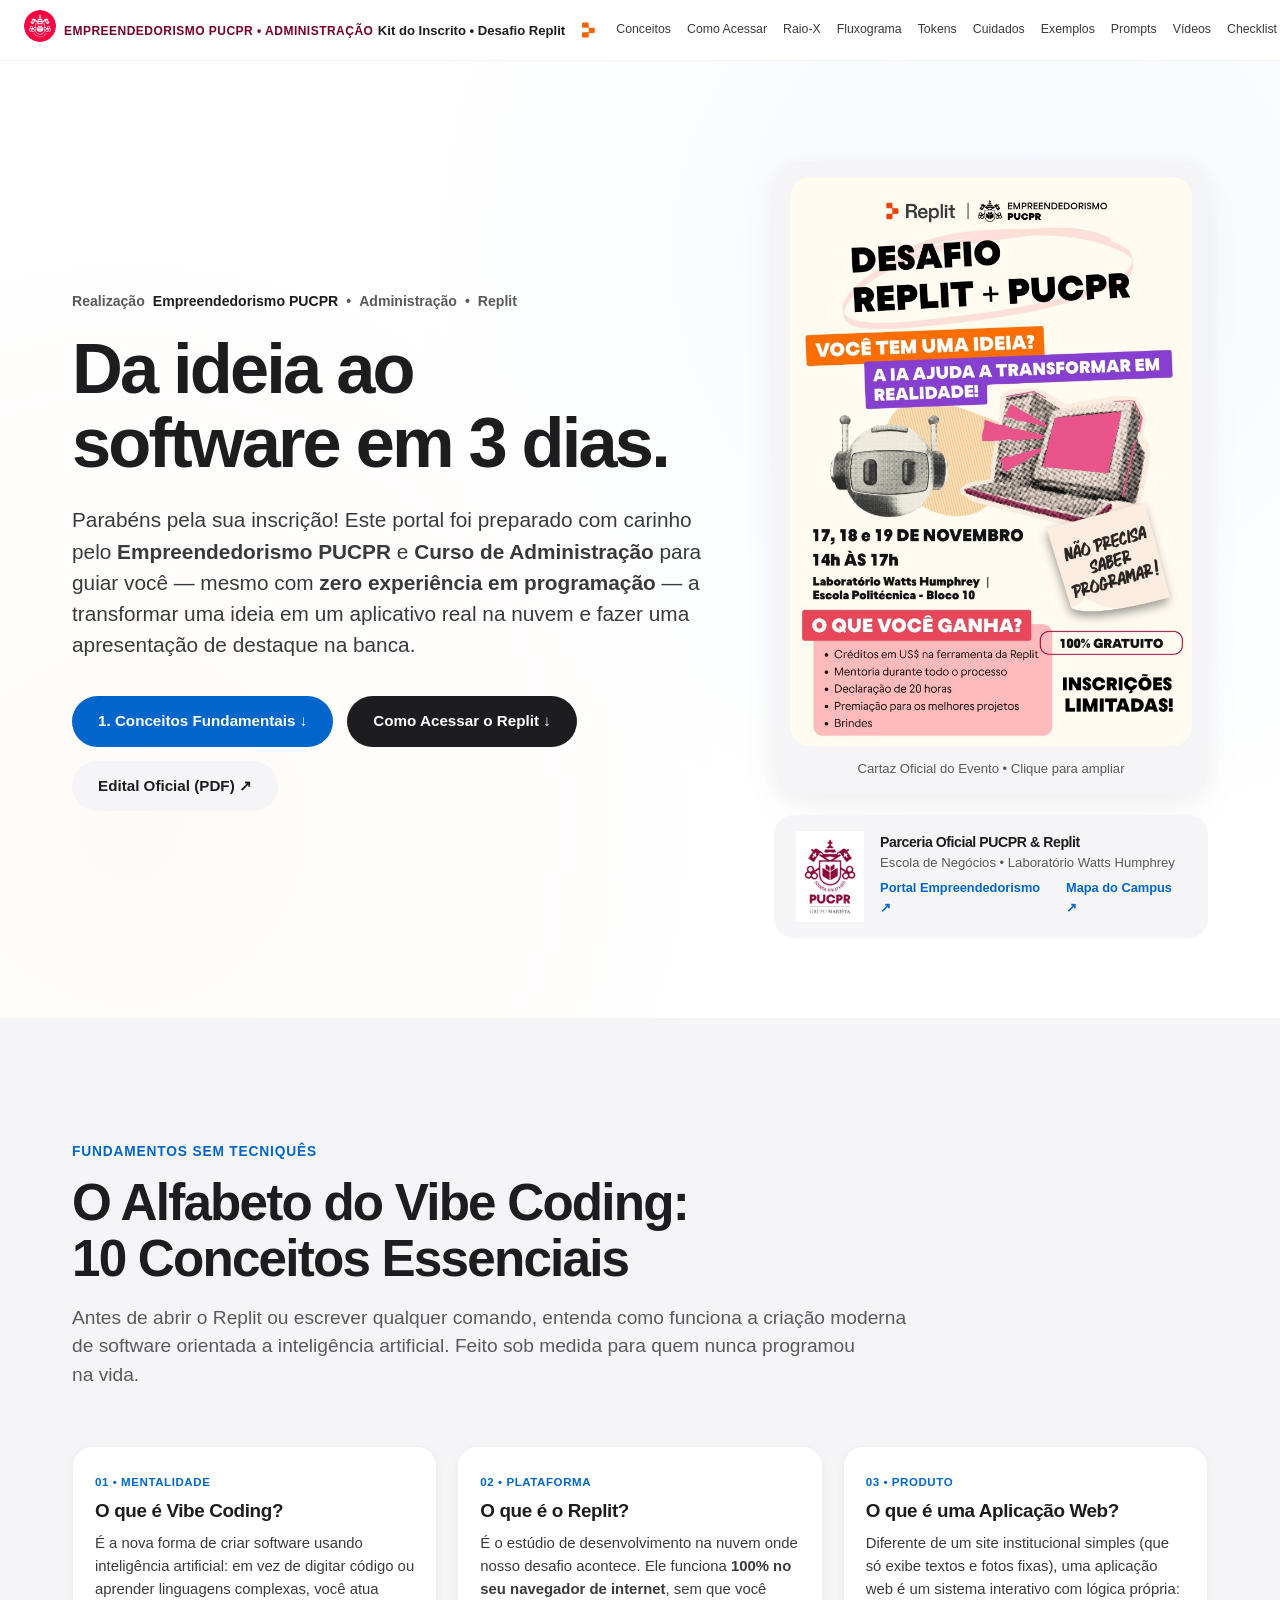
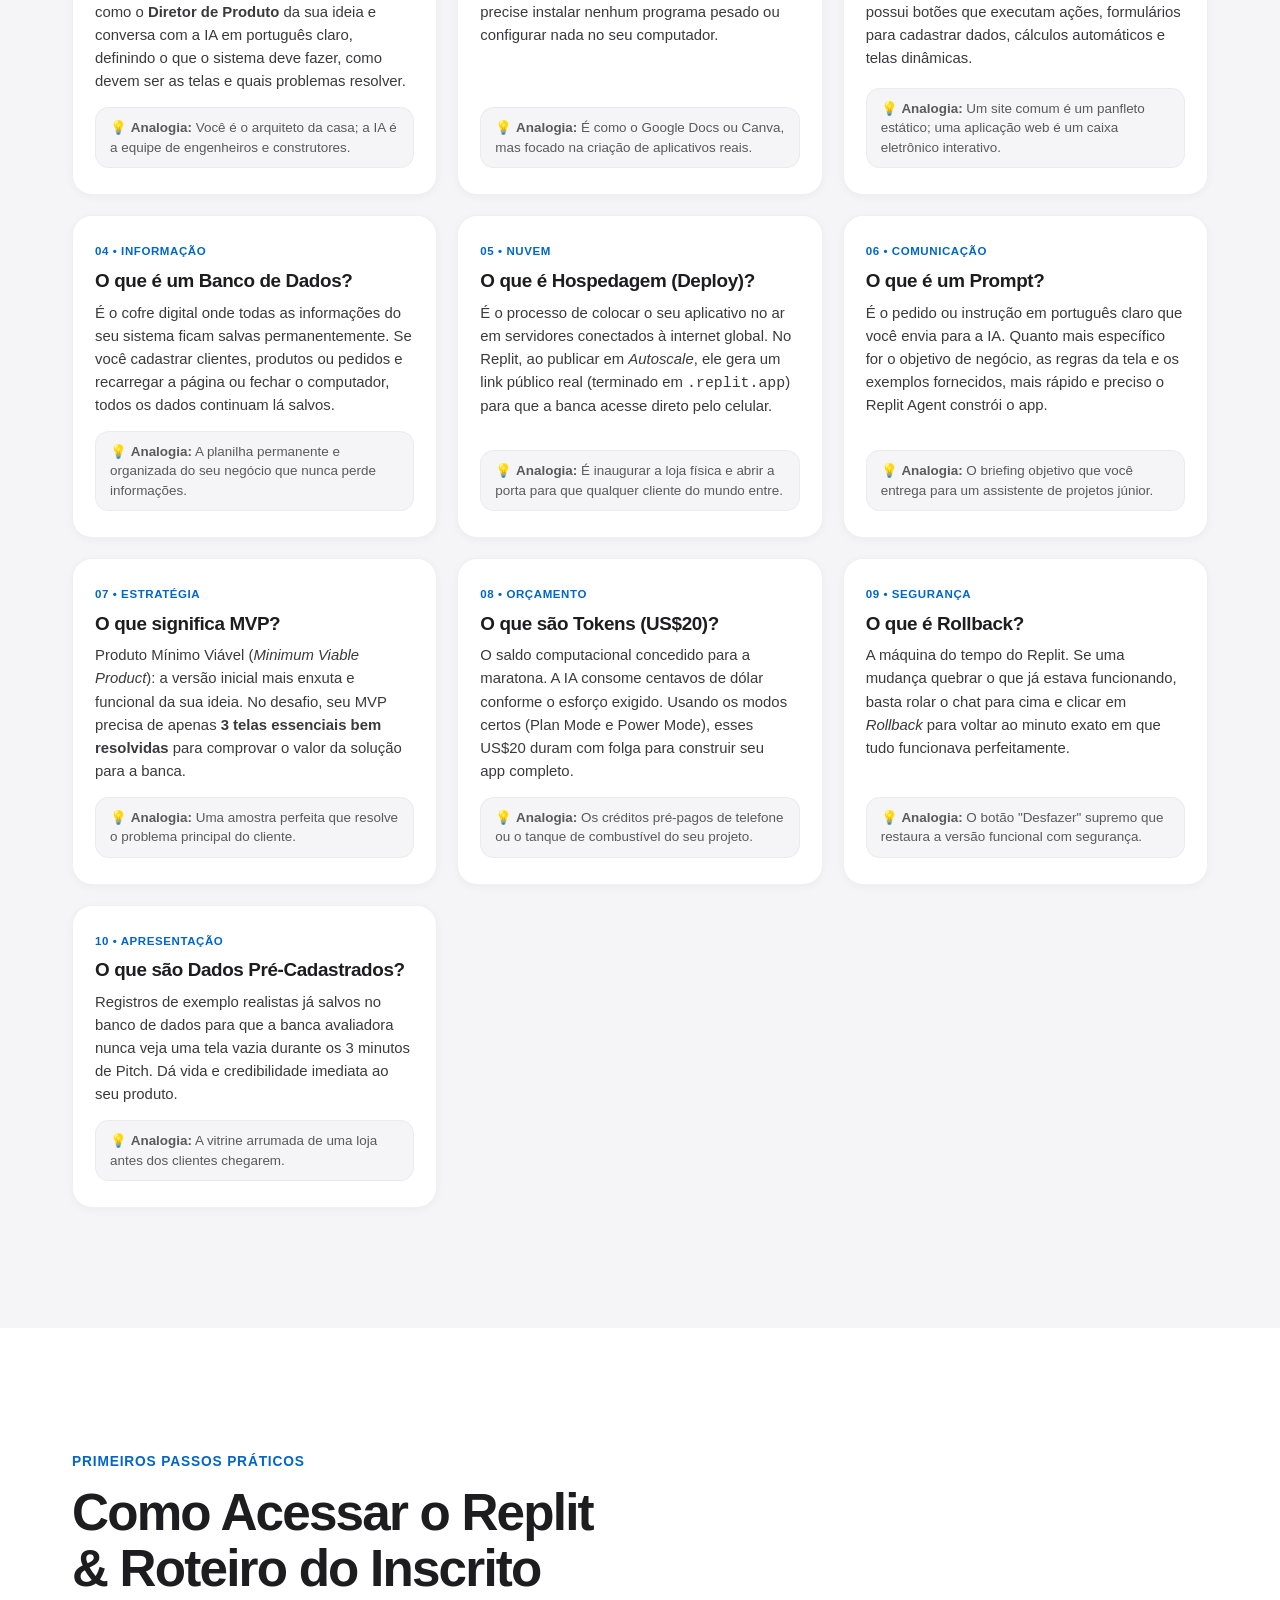
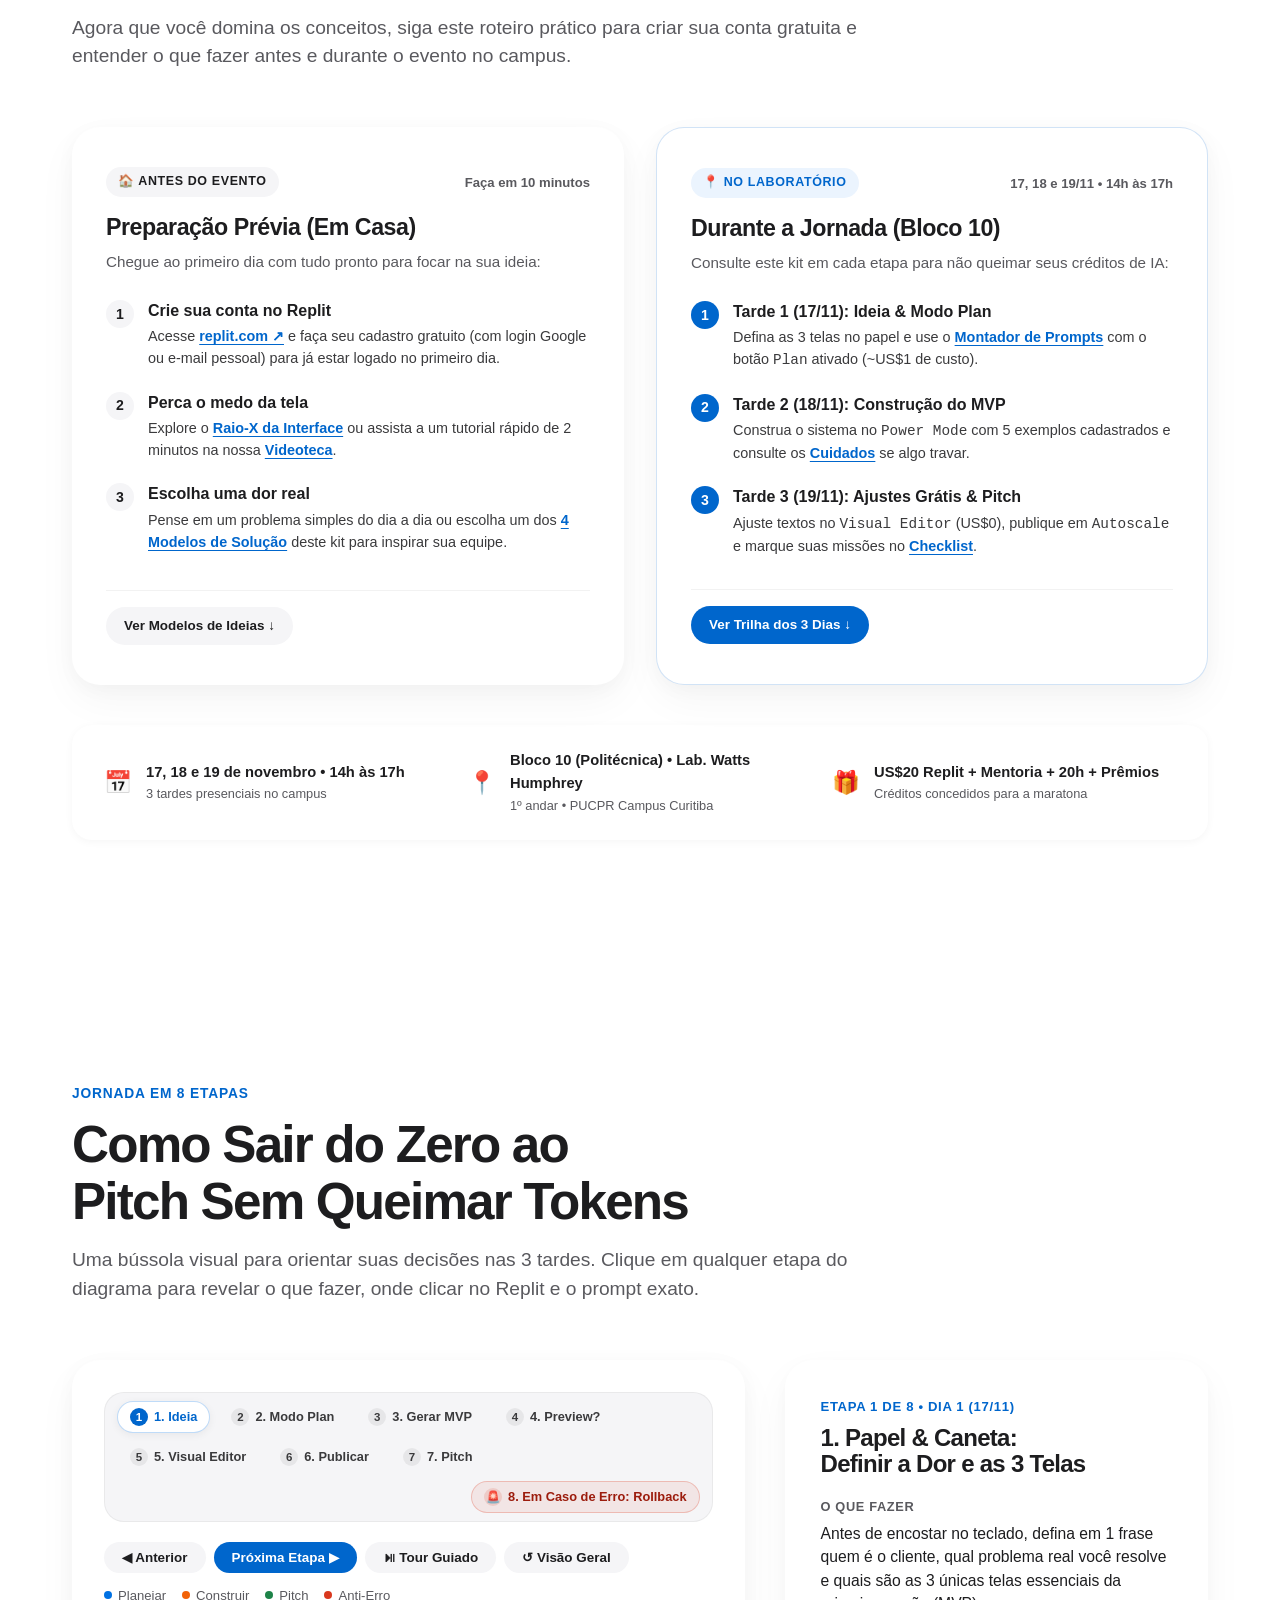
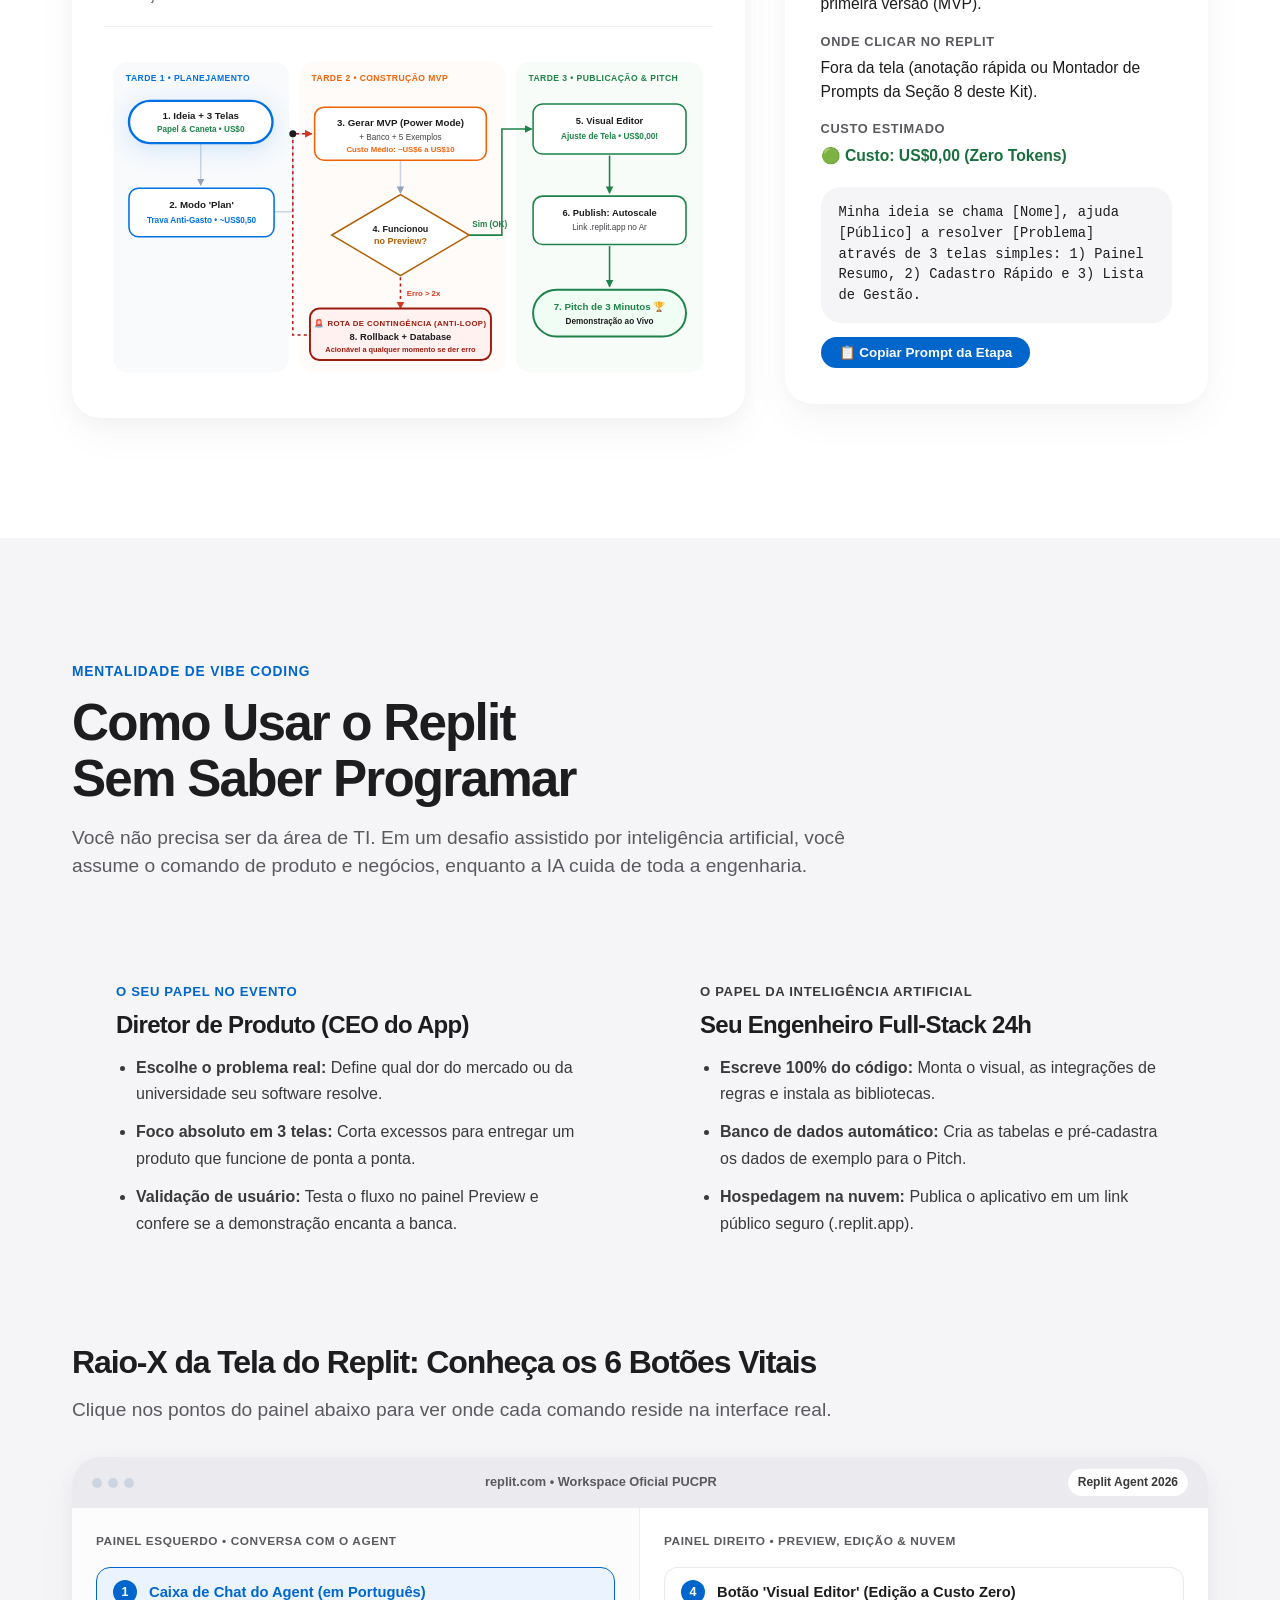
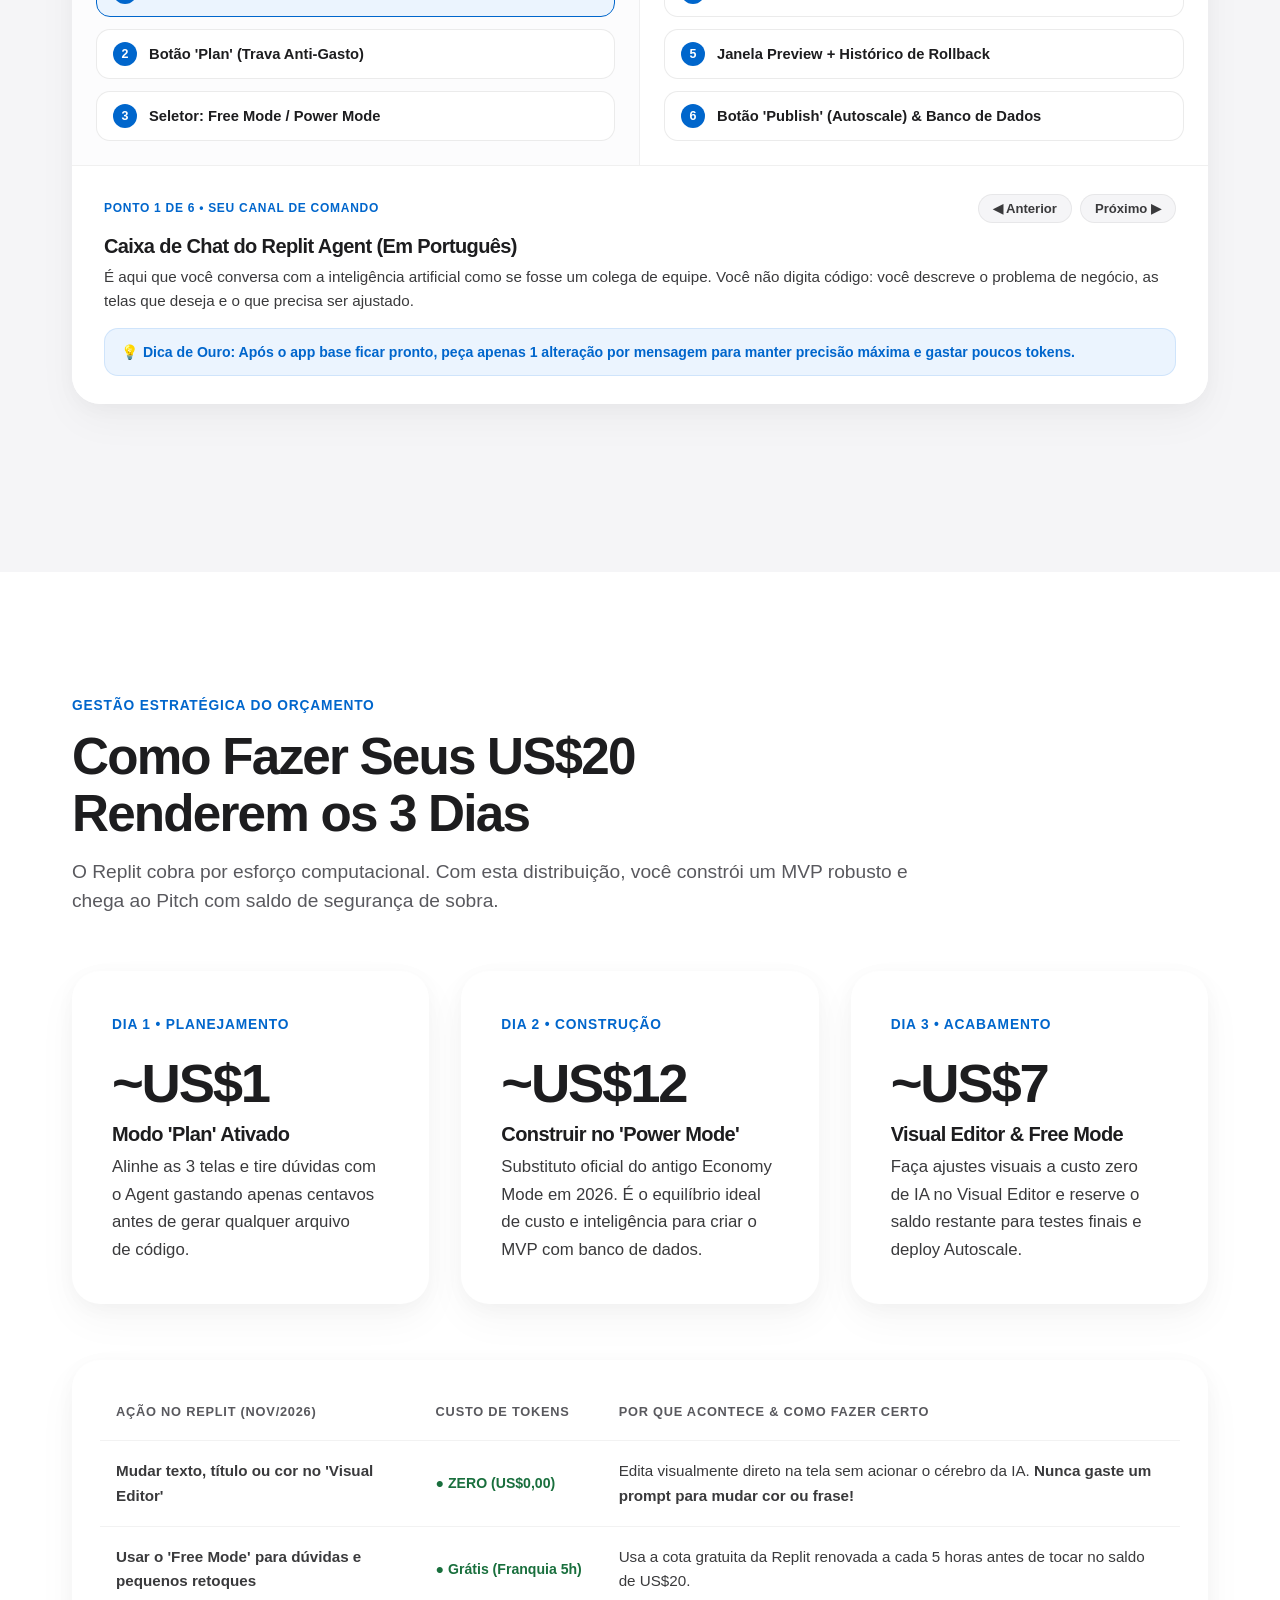
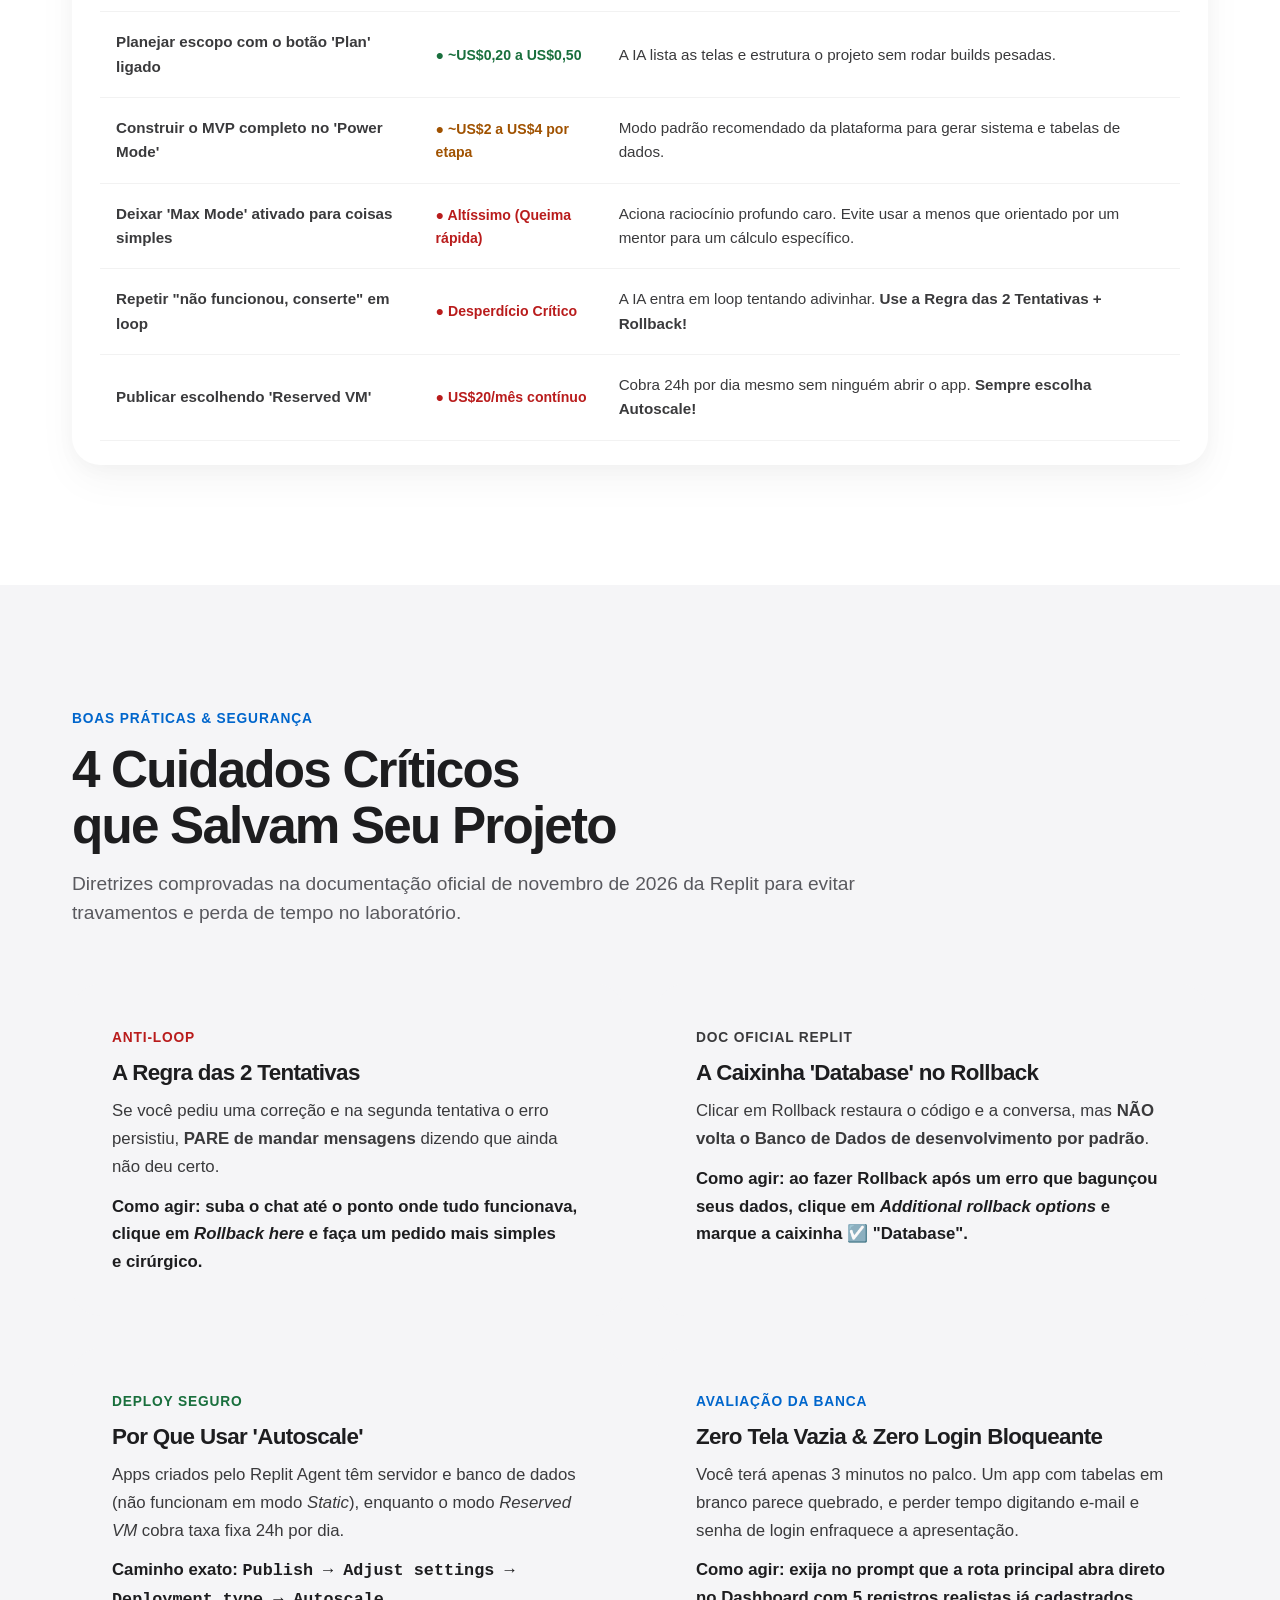
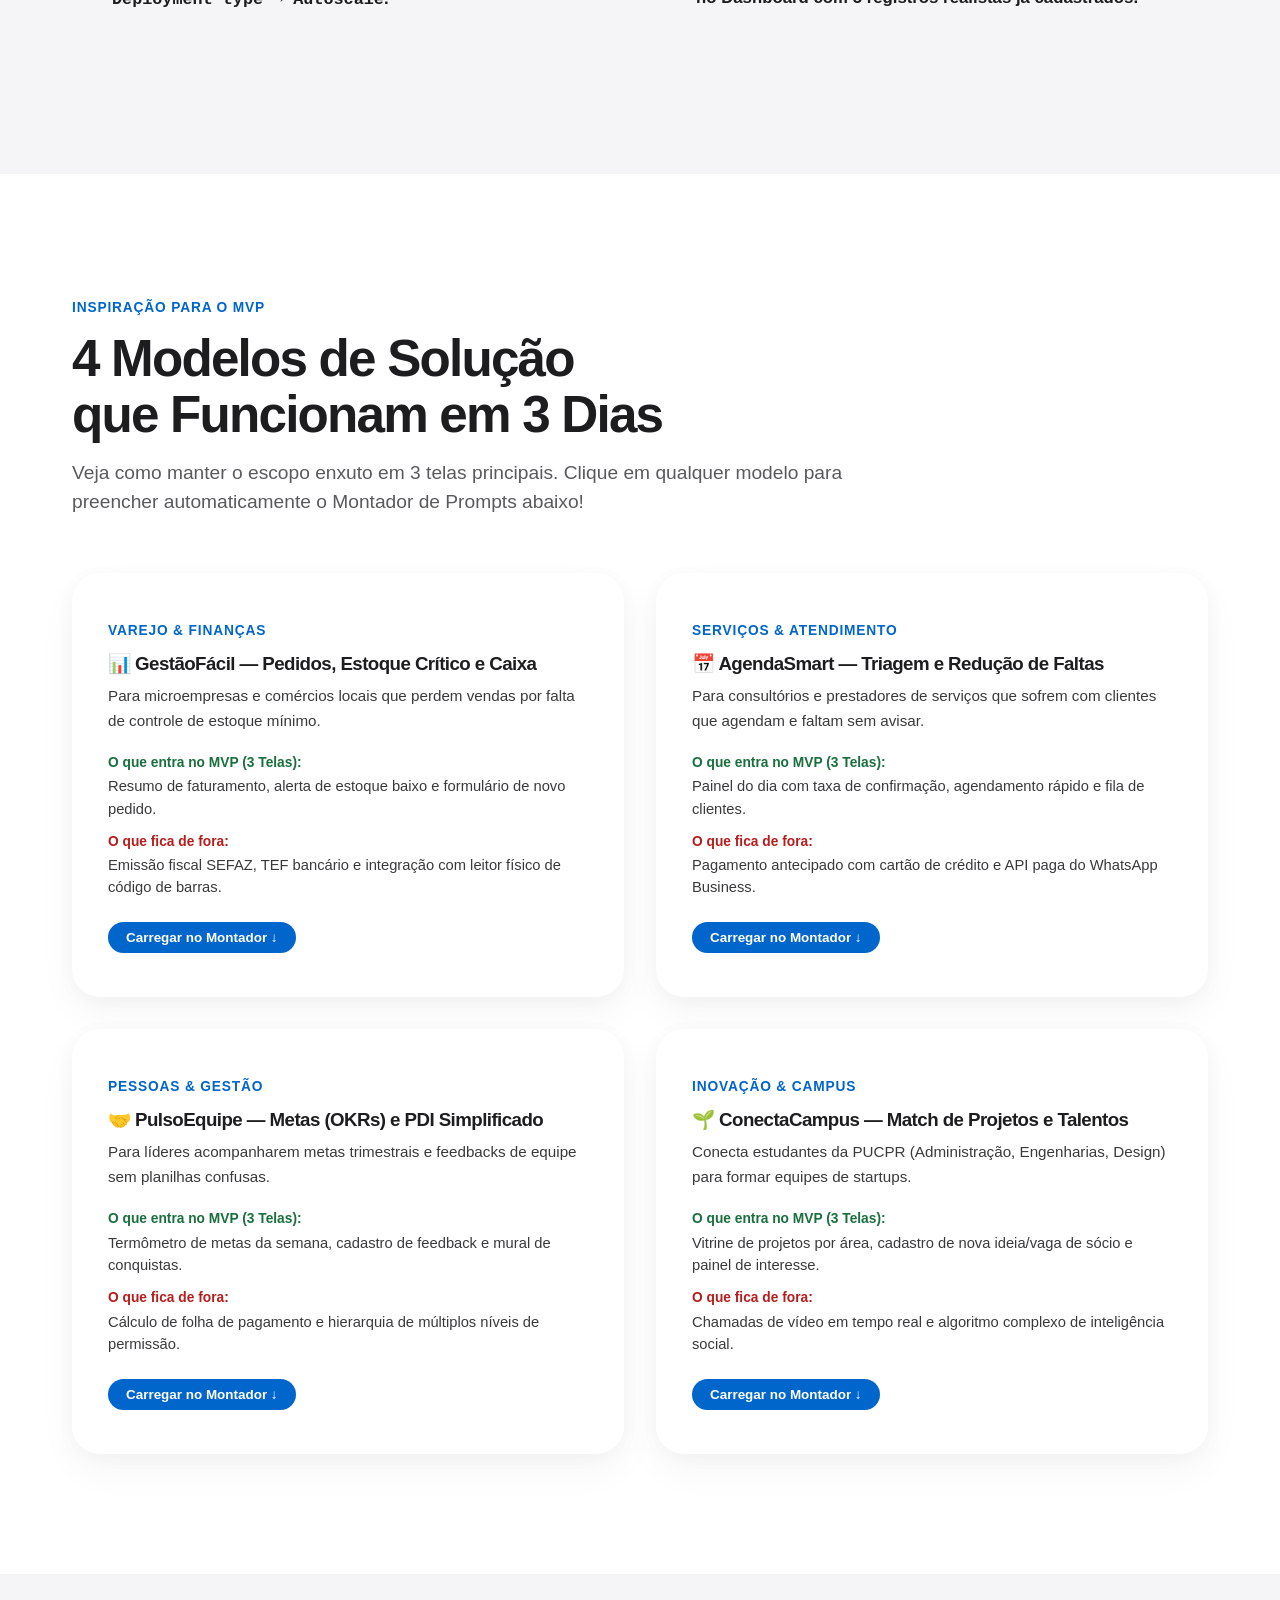
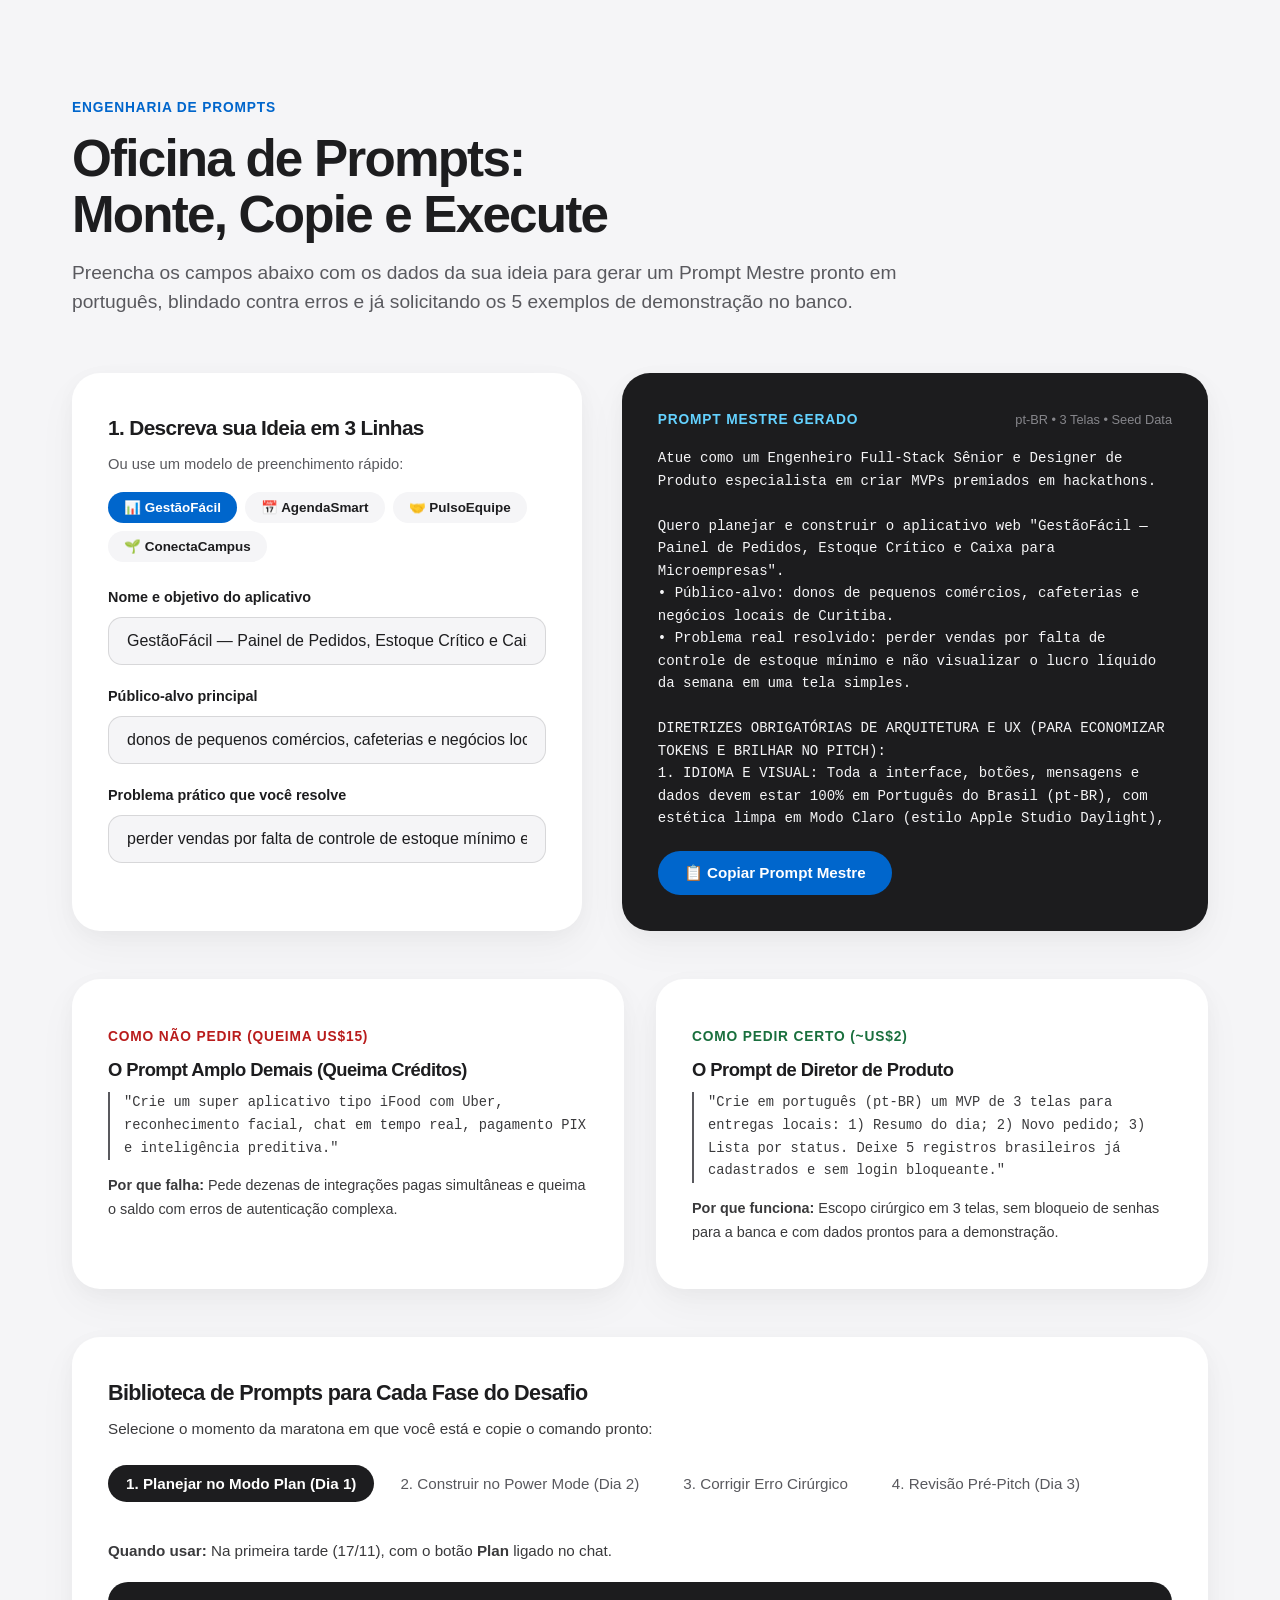
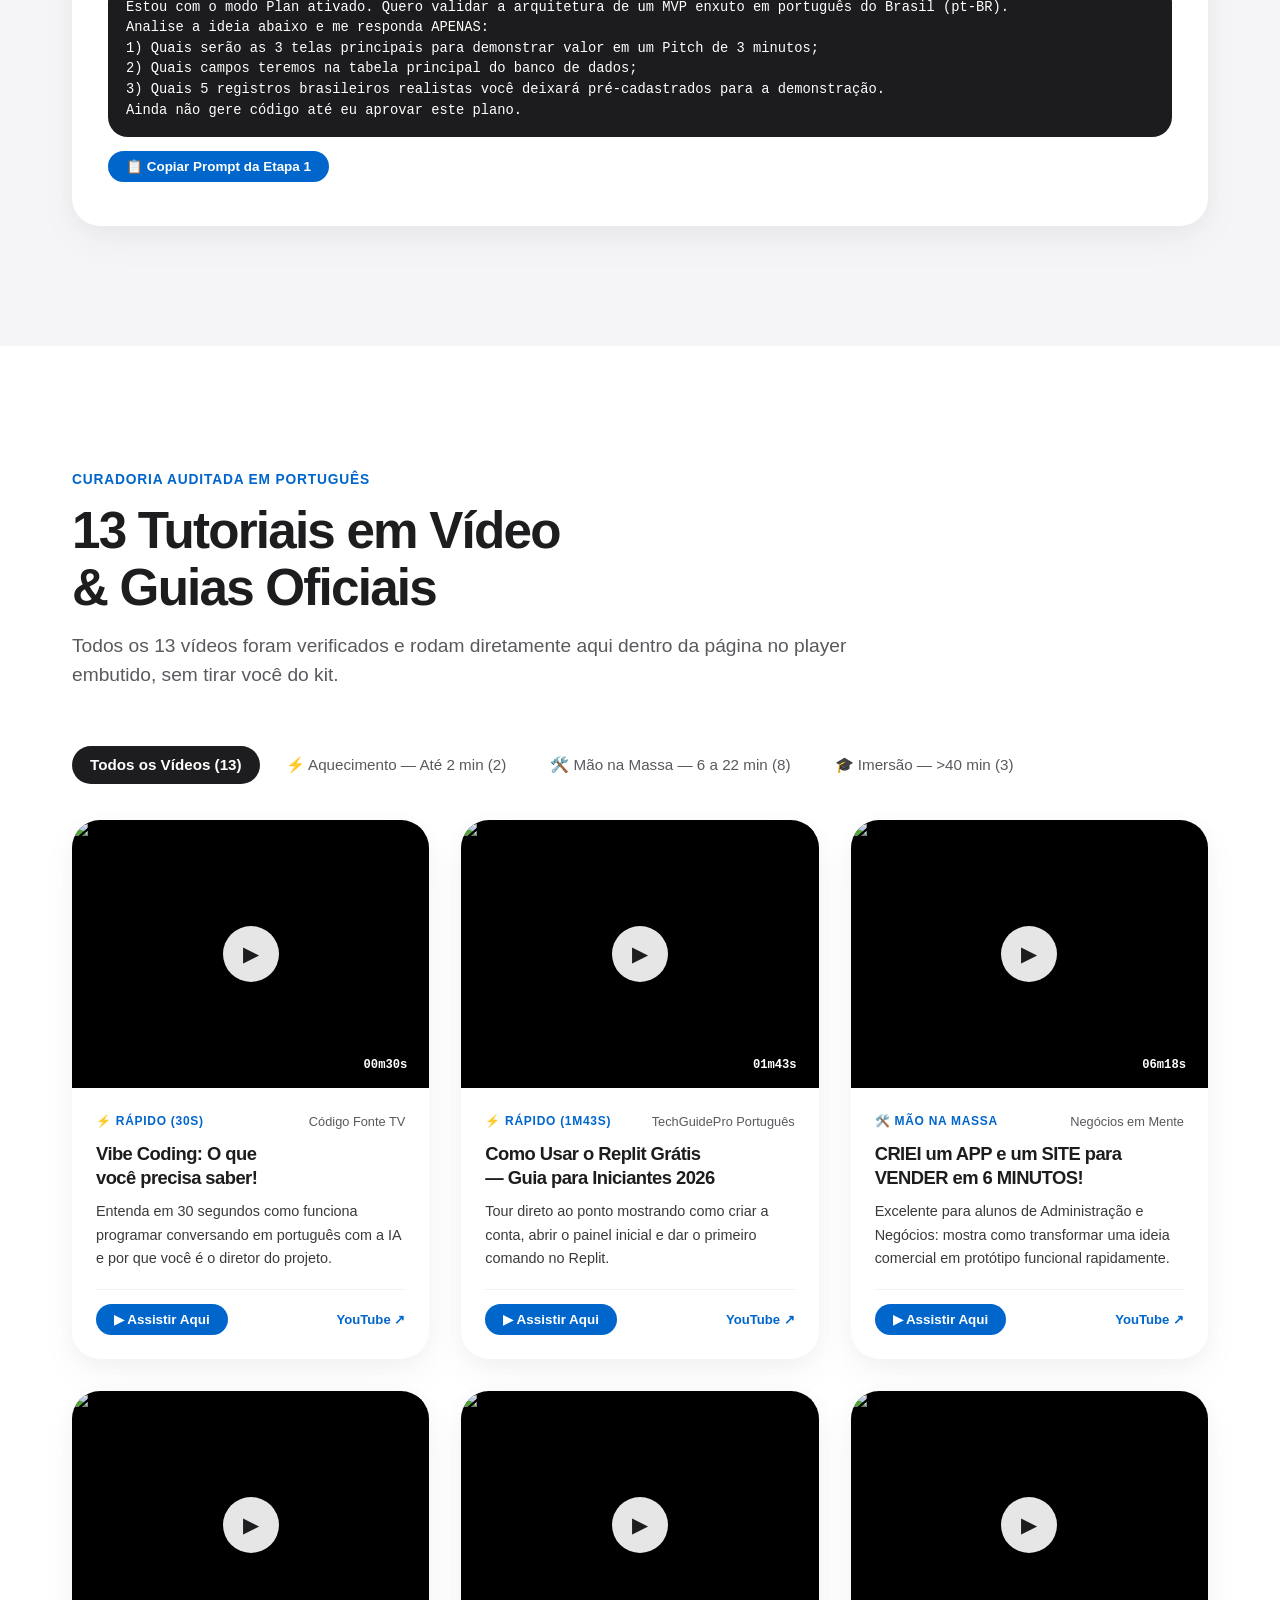
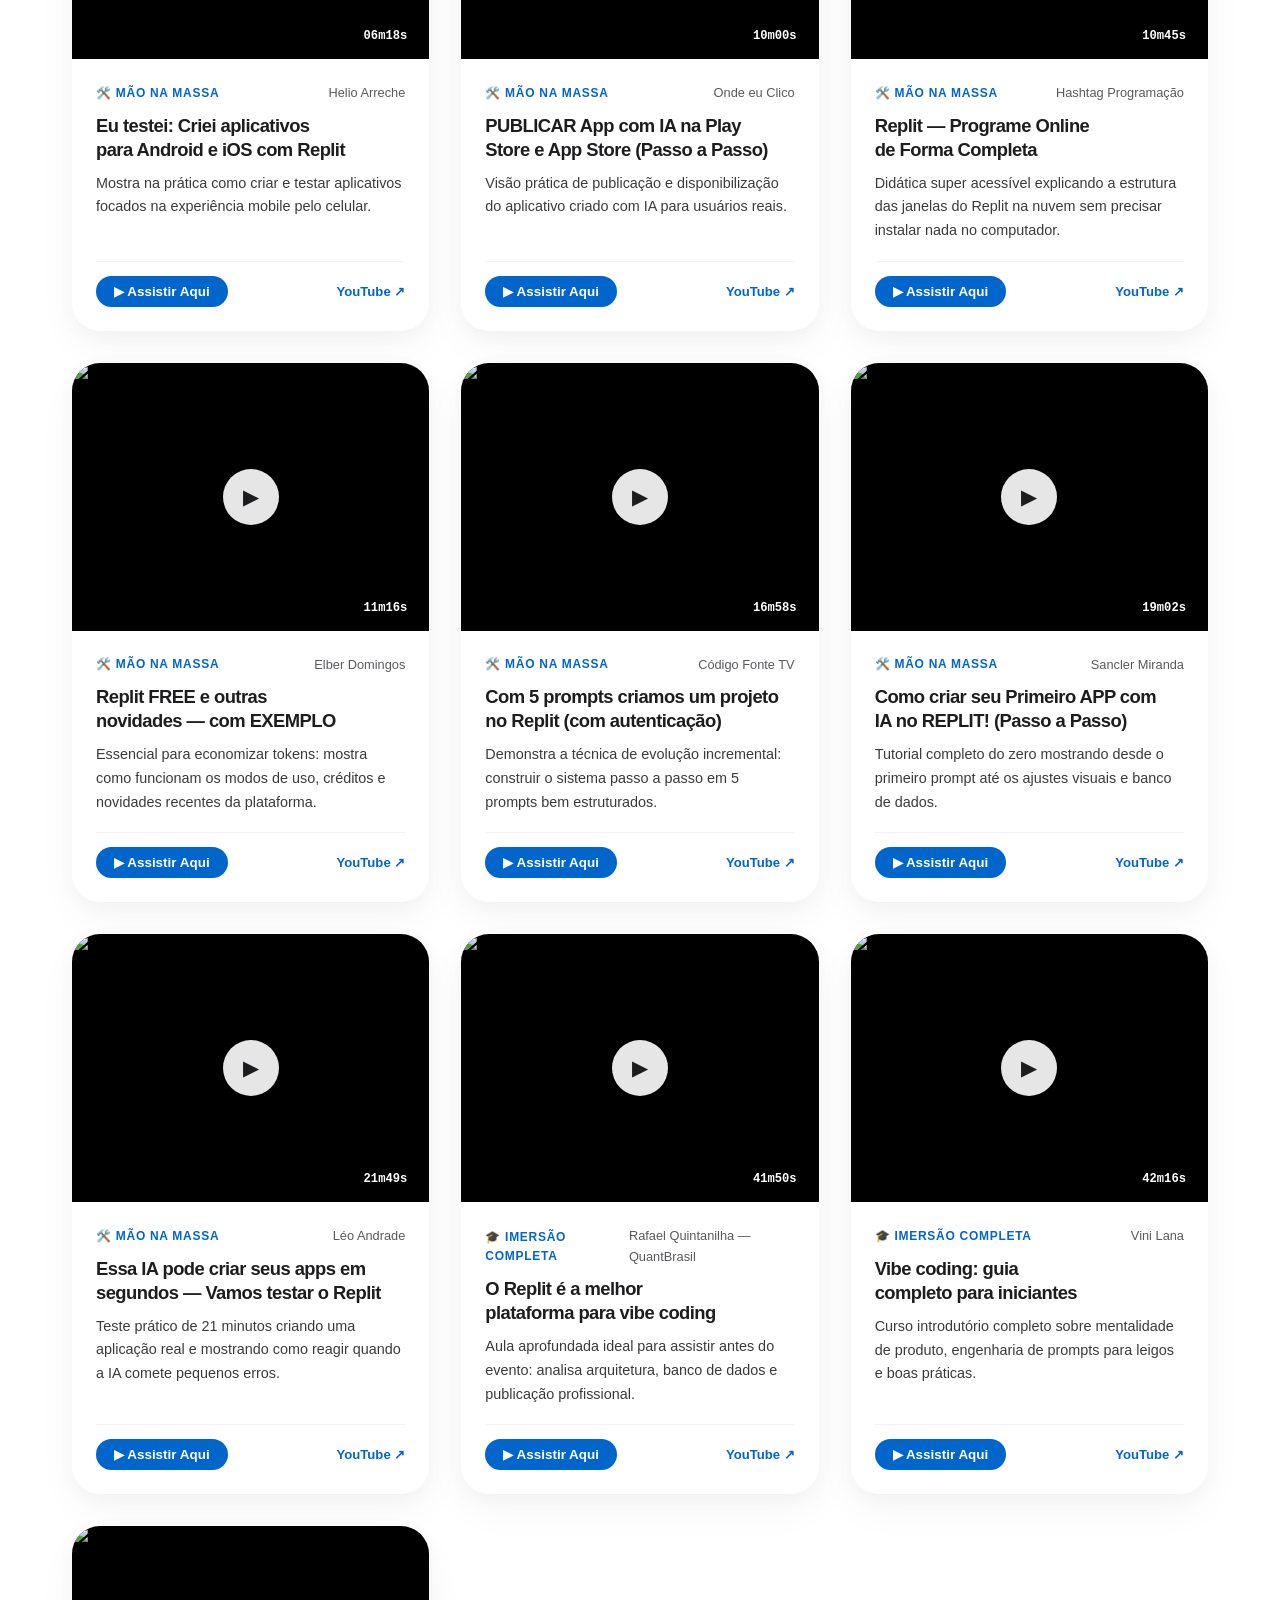
==== commit 1eaa9009: "feat: regua seletora 1 a 8, destaque de contingencia no item 8 e padronizacao US$ anti-quebra (v1.3." ====
--- a/src/index.html
+++ b/src/index.html
@@ -6,7 +6,7 @@
   <title>Kit Oficial do Inscrito — Desafio Replit + PUCPR | Da Ideia ao Software</title>
   <meta name="description" content="Kit oficial de boas-vindas e execução prática para estudantes inscritos no Desafio Replit + PUCPR (17, 18 e 19/11). Realização Empreendedorismo PUCPR em parceria com o Curso de Administração da PUCPR e Replit.">
   <link rel="icon" type="image/png" href="../assets/img/logo-pucpr-selo.png">
-  <link rel="stylesheet" href="../assets/css/styles.css?v=1.3.0">
+  <link rel="stylesheet" href="../assets/css/styles.css?v=1.3.1">
 </head>
 <body>
   <a href="#conteudo-principal" class="skip-link">Pular para o conteúdo principal</a>
@@ -207,12 +207,12 @@
             </div>
           </article>
 
-          <!-- 08. Tokens (US$ 20) -->
+          <!-- 08. Tokens (US$20) -->
           <article class="concept-card">
             <span class="concept-badge">08 • Orçamento</span>
-            <h3 class="concept-title">O que são Tokens (US$ 20)?</h3>
+            <h3 class="concept-title">O que são Tokens (US$20)?</h3>
             <p class="concept-desc">
-              O saldo computacional concedido para a maratona. A IA consome centavos de dólar conforme o esforço exigido. Usando os modos certos (Plan Mode e Power Mode), esses US$ 20 duram com folga para construir seu app completo.
+              O saldo computacional concedido para a maratona. A IA consome centavos de dólar conforme o esforço exigido. Usando os modos certos (Plan Mode e Power Mode), esses US$20 duram com folga para construir seu app completo.
             </p>
             <div class="concept-analogy">
               💡 <strong>Analogia:</strong> Os créditos pré-pagos de telefone ou o tanque de combustível do seu projeto.
@@ -314,7 +314,7 @@
                 <div class="action-num" style="background:var(--apple-blue);color:#FFFFFF;">1</div>
                 <div>
                   <strong>Tarde 1 (17/11): Ideia &amp; Modo Plan</strong>
-                  <p>Defina as 3 telas no papel e use o <a href="#prompts">Montador de Prompts</a> com o botão <code>Plan</code> ativado (~US$ 1 de custo).</p>
+                  <p>Defina as 3 telas no papel e use o <a href="#prompts">Montador de Prompts</a> com o botão <code>Plan</code> ativado (~US$1 de custo).</p>
                 </div>
               </div>
 
@@ -330,7 +330,7 @@
                 <div class="action-num" style="background:var(--apple-blue);color:#FFFFFF;">3</div>
                 <div>
                   <strong>Tarde 3 (19/11): Ajustes Grátis &amp; Pitch</strong>
-                  <p>Ajuste textos no <code>Visual Editor</code> (US$ 0), publique em <code>Autoscale</code> e marque suas missões no <a href="#checklist">Checklist</a>.</p>
+                  <p>Ajuste textos no <code>Visual Editor</code> (US$0), publique em <code>Autoscale</code> e marque suas missões no <a href="#checklist">Checklist</a>.</p>
                 </div>
               </div>
             </div>
@@ -360,7 +360,7 @@
           <div class="logistics-quick-item">
             <span class="logistics-quick-icon">🎁</span>
             <div>
-              <strong>US$ 20 Replit + Mentoria + 20h + Prêmios</strong>
+              <strong>US$20 Replit + Mentoria + 20h + Prêmios</strong>
               <small>Créditos concedidos para a maratona</small>
             </div>
           </div>
@@ -384,6 +384,42 @@
         <div class="flowchart-layout">
           <!-- Canvas SVG -->
           <div class="flowchart-stage-card">
+            <!-- Régua Seletora Rápida das Etapas (1 a 8) -->
+            <div class="flow-steps-pillbar" role="tablist" aria-label="Navegador de etapas do fluxograma">
+              <button type="button" class="flow-pill-btn is-active" data-flow-pill="1" role="tab" aria-selected="true">
+                <span class="flow-pill-num">1</span>
+                <span>1. Ideia</span>
+              </button>
+              <button type="button" class="flow-pill-btn" data-flow-pill="2" role="tab" aria-selected="false">
+                <span class="flow-pill-num">2</span>
+                <span>2. Modo Plan</span>
+              </button>
+              <button type="button" class="flow-pill-btn" data-flow-pill="3" role="tab" aria-selected="false">
+                <span class="flow-pill-num">3</span>
+                <span>3. Gerar MVP</span>
+              </button>
+              <button type="button" class="flow-pill-btn" data-flow-pill="4" role="tab" aria-selected="false">
+                <span class="flow-pill-num">4</span>
+                <span>4. Preview?</span>
+              </button>
+              <button type="button" class="flow-pill-btn" data-flow-pill="5" role="tab" aria-selected="false">
+                <span class="flow-pill-num">5</span>
+                <span>5. Visual Editor</span>
+              </button>
+              <button type="button" class="flow-pill-btn" data-flow-pill="6" role="tab" aria-selected="false">
+                <span class="flow-pill-num">6</span>
+                <span>6. Publicar</span>
+              </button>
+              <button type="button" class="flow-pill-btn" data-flow-pill="7" role="tab" aria-selected="false">
+                <span class="flow-pill-num">7</span>
+                <span>7. Pitch</span>
+              </button>
+              <button type="button" class="flow-pill-btn flow-pill-contingency" data-flow-pill="8" role="tab" aria-selected="false" title="Rota de Contingência em caso de erro no Replit">
+                <span class="flow-pill-num">🚨</span>
+                <span>8. Em Caso de Erro: Rollback</span>
+              </button>
+            </div>
+
             <div class="flowchart-actions-bar">
               <div class="flowchart-controls-group" role="group" aria-label="Controles do fluxograma">
                 <button type="button" id="flow-prev" class="btn btn-secondary btn-sm">◀ Anterior</button>
@@ -446,20 +482,20 @@
                 <g class="flow-node-group is-active" data-flow-step="1" tabindex="0" role="button" aria-label="Etapa 1: Ideia e 3 Telas">
                   <rect class="flow-node-shape" x="32" y="64" width="184" height="54" rx="27" fill="#FFFFFF" stroke="#0071E3" stroke-width="2"/>
                   <text x="124" y="87" text-anchor="middle" font-size="12.5" font-weight="700" fill="#1D1D1F">1. Ideia + 3 Telas</text>
-                  <text x="124" y="104" text-anchor="middle" font-size="10.5" font-weight="600" fill="#1D8348">Papel &amp; Caneta • US$ 0</text>
+                  <text x="124" y="104" text-anchor="middle" font-size="10.5" font-weight="600" fill="#1D8348">Papel &amp; Caneta • US$0</text>
                 </g>
 
                 <g class="flow-node-group" data-flow-step="2" tabindex="0" role="button" aria-label="Etapa 2: Planejar com botão Plan">
                   <rect class="flow-node-shape" x="32" y="176" width="186" height="62" rx="12" fill="#FFFFFF" stroke="#0071E3" stroke-width="2"/>
                   <text x="125" y="201" text-anchor="middle" font-size="12.5" font-weight="700" fill="#1D1D1F">2. Modo 'Plan'</text>
-                  <text x="125" y="220" text-anchor="middle" font-size="10.5" font-weight="600" fill="#0071E3">Trava Anti-Gasto • ~US$ 0,50</text>
+                  <text x="125" y="220" text-anchor="middle" font-size="10.5" font-weight="600" fill="#0071E3">Trava Anti-Gasto • ~US$0,50</text>
                 </g>
 
                 <g class="flow-node-group" data-flow-step="3" tabindex="0" role="button" aria-label="Etapa 3: Gerar MVP no Power Mode">
                   <rect class="flow-node-shape" x="270" y="72" width="220" height="68" rx="12" fill="#FFFFFF" stroke="#F26207" stroke-width="2"/>
                   <text x="380" y="96" text-anchor="middle" font-size="12.5" font-weight="700" fill="#1D1D1F">3. Gerar MVP (Power Mode)</text>
                   <text x="380" y="114" text-anchor="middle" font-size="10.5" font-weight="500" fill="#424245">+ Banco + 5 Exemplos</text>
-                  <text x="380" y="129" text-anchor="middle" font-size="10" font-weight="600" fill="#F26207">Custo Médio: ~US$ 6 a US$ 10</text>
+                  <text x="380" y="129" text-anchor="middle" font-size="10" font-weight="600" fill="#F26207">Custo Médio: ~US$6 a US$10</text>
                 </g>
 
                 <g class="flow-node-group" data-flow-step="4" tabindex="0" role="button" aria-label="Etapa 4: Funcionou no Preview?">
@@ -468,16 +504,17 @@
                   <text x="380" y="247" text-anchor="middle" font-size="11.5" font-weight="700" fill="#B25E02">no Preview?</text>
                 </g>
 
-                <g class="flow-node-group" data-flow-step="8" tabindex="0" role="button" aria-label="Etapa 8: Emergência Rollback marcando Database">
-                  <rect class="flow-node-shape" x="276" y="334" width="208" height="60" rx="12" fill="#FFF5F5" stroke="#D9381E" stroke-width="2"/>
-                  <text x="380" y="359" text-anchor="middle" font-size="12" font-weight="700" fill="#D9381E">8. Rollback + Database</text>
-                  <text x="380" y="377" text-anchor="middle" font-size="10" font-weight="600" fill="#1D1D1F">Restaura último ponto estável</text>
+                <g class="flow-node-group" data-flow-step="8" tabindex="0" role="button" aria-label="Etapa 8: Rota de Contingência Rollback com Database">
+                  <rect class="flow-node-shape" x="264" y="330" width="232" height="66" rx="12" fill="#FFF1F0" stroke="#9C1C0D" stroke-width="2.5"/>
+                  <text x="380" y="352" text-anchor="middle" font-size="10" font-weight="700" fill="#9C1C0D" letter-spacing="0.05em">🚨 ROTA DE CONTINGÊNCIA (ANTI-LOOP)</text>
+                  <text x="380" y="371" text-anchor="middle" font-size="12" font-weight="700" fill="#1D1D1F">8. Rollback + Database</text>
+                  <text x="380" y="386" text-anchor="middle" font-size="9.5" font-weight="600" fill="#9C1C0D">Acionável a qualquer momento se der erro</text>
                 </g>
 
                 <g class="flow-node-group" data-flow-step="5" tabindex="0" role="button" aria-label="Etapa 5: Visual Editor Grátis">
                   <rect class="flow-node-shape" x="550" y="68" width="196" height="64" rx="12" fill="#FFFFFF" stroke="#1D8348" stroke-width="2"/>
                   <text x="648" y="94" text-anchor="middle" font-size="12" font-weight="700" fill="#1D1D1F">5. Visual Editor</text>
-                  <text x="648" y="113" text-anchor="middle" font-size="10.5" font-weight="600" fill="#1D8348">Ajuste de Tela • US$ 0,00!</text>
+                  <text x="648" y="113" text-anchor="middle" font-size="10.5" font-weight="600" fill="#1D8348">Ajuste de Tela • US$0,00!</text>
                 </g>
 
                 <g class="flow-node-group" data-flow-step="6" tabindex="0" role="button" aria-label="Etapa 6: Publicar Autoscale">
@@ -511,7 +548,7 @@
               </div>
               <div class="flow-insight-row">
                 <strong>Custo Estimado</strong>
-                <p id="flow-detail-cost" style="font-weight:700;color:var(--semantic-ok);">🟢 Custo: US$ 0,00 (Zero Tokens)</p>
+                <p id="flow-detail-cost" style="font-weight:700;color:var(--semantic-ok);">🟢 Custo: US$0,00 (Zero Tokens)</p>
               </div>
             </div>
 
@@ -634,13 +671,13 @@
     </section>
 
     <!-- ======================================================================
-         5. MANUAL DE ECONOMIA DE TOKENS (US$ 20)
+         5. MANUAL DE ECONOMIA DE TOKENS (US$20)
          ====================================================================== -->
     <section id="economia" class="section-block">
       <div class="container">
         <div class="section-header">
           <span class="eyebrow-text">Gestão Estratégica do Orçamento</span>
-          <h2 class="section-title">Como Fazer Seus US$ 20 Renderem os 3 Dias</h2>
+          <h2 class="section-title">Como Fazer Seus US$20 Renderem os 3 Dias</h2>
           <p class="section-subtitle">
             O Replit cobra por esforço computacional. Com esta distribuição, você constrói um MVP robusto e chega ao Pitch com saldo de segurança de sobra.
           </p>
@@ -649,21 +686,21 @@
         <div class="token-triptych">
           <article class="token-big-card">
             <span class="eyebrow-text">Dia 1 • Planejamento</span>
-            <div class="token-number">~US$ 1</div>
+            <div class="token-number">~US$1</div>
             <h3>Modo 'Plan' Ativado</h3>
             <p>Alinhe as 3 telas e tire dúvidas com o Agent gastando apenas centavos antes de gerar qualquer arquivo de código.</p>
           </article>
 
           <article class="token-big-card">
             <span class="eyebrow-text">Dia 2 • Construção</span>
-            <div class="token-number">~US$ 12</div>
+            <div class="token-number">~US$12</div>
             <h3>Construir no 'Power Mode'</h3>
             <p>Substituto oficial do antigo Economy Mode em 2026. É o equilíbrio ideal de custo e inteligência para criar o MVP com banco de dados.</p>
           </article>
 
           <article class="token-big-card">
             <span class="eyebrow-text">Dia 3 • Acabamento</span>
-            <div class="token-number">~US$ 7</div>
+            <div class="token-number">~US$7</div>
             <h3>Visual Editor &amp; Free Mode</h3>
             <p>Faça ajustes visuais a custo zero de IA no Visual Editor e reserve o saldo restante para testes finais e deploy Autoscale.</p>
           </article>
@@ -681,22 +718,22 @@
             <tbody>
               <tr>
                 <td><strong>Mudar texto, título ou cor no 'Visual Editor'</strong></td>
-                <td><span class="status-dot-inline dot-green">● ZERO (US$ 0,00)</span></td>
+                <td><span class="status-dot-inline dot-green">● ZERO (US$0,00)</span></td>
                 <td>Edita visualmente direto na tela sem acionar o cérebro da IA. <strong>Nunca gaste um prompt para mudar cor ou frase!</strong></td>
               </tr>
               <tr>
                 <td><strong>Usar o 'Free Mode' para dúvidas e pequenos retoques</strong></td>
                 <td><span class="status-dot-inline dot-green">● Grátis (Franquia 5h)</span></td>
-                <td>Usa a cota gratuita da Replit renovada a cada 5 horas antes de tocar no saldo de US$ 20.</td>
+                <td>Usa a cota gratuita da Replit renovada a cada 5 horas antes de tocar no saldo de US$20.</td>
               </tr>
               <tr>
                 <td><strong>Planejar escopo com o botão 'Plan' ligado</strong></td>
-                <td><span class="status-dot-inline dot-green">● ~US$ 0,20 a US$ 0,50</span></td>
+                <td><span class="status-dot-inline dot-green">● ~US$0,20 a US$0,50</span></td>
                 <td>A IA lista as telas e estrutura o projeto sem rodar builds pesadas.</td>
               </tr>
               <tr>
                 <td><strong>Construir o MVP completo no 'Power Mode'</strong></td>
-                <td><span class="status-dot-inline dot-amber">● ~US$ 2 a US$ 4 por etapa</span></td>
+                <td><span class="status-dot-inline dot-amber">● ~US$2 a US$4 por etapa</span></td>
                 <td>Modo padrão recomendado da plataforma para gerar sistema e tabelas de dados.</td>
               </tr>
               <tr>
@@ -711,7 +748,7 @@
               </tr>
               <tr>
                 <td><strong>Publicar escolhendo 'Reserved VM'</strong></td>
-                <td><span class="status-dot-inline dot-red">● US$ 20/mês contínuo</span></td>
+                <td><span class="status-dot-inline dot-red">● US$20/mês contínuo</span></td>
                 <td>Cobra 24h por dia mesmo sem ninguém abrir o app. <strong>Sempre escolha Autoscale!</strong></td>
               </tr>
             </tbody>
@@ -887,7 +924,7 @@
         <!-- Duelo Visual Limpo -->
         <div class="clean-cards-grid-2" style="margin-bottom:48px;">
           <article class="apple-card" >
-            <span class="eyebrow-text" style="color:var(--semantic-danger);">Como NÃO Pedir (Queima US$ 15)</span>
+            <span class="eyebrow-text" style="color:var(--semantic-danger);">Como NÃO Pedir (Queima US$15)</span>
             <h3 style="font-size:1.15rem;margin-bottom:8px;">O Prompt Amplo Demais (Queima Créditos)</h3>
             <p style="font-family:var(--font-mono);font-size:0.86rem;border-left:2px solid var(--apple-muted);padding-left:14px;margin-block:12px 14px;">
               "Crie um super aplicativo tipo iFood com Uber, reconhecimento facial, chat em tempo real, pagamento PIX e inteligência preditiva."
@@ -896,7 +933,7 @@
           </article>
 
           <article class="apple-card" >
-            <span class="eyebrow-text" style="color:var(--semantic-ok);">Como Pedir Certo (~US$ 2)</span>
+            <span class="eyebrow-text" style="color:var(--semantic-ok);">Como Pedir Certo (~US$2)</span>
             <h3 style="font-size:1.15rem;margin-bottom:8px;">O Prompt de Diretor de Produto</h3>
             <p style="font-family:var(--font-mono);font-size:0.86rem;border-left:2px solid var(--apple-muted);padding-left:14px;margin-block:12px 14px;">
               "Crie em português (pt-BR) um MVP de 3 telas para entregas locais: 1) Resumo do dia; 2) Novo pedido; 3) Lista por status. Deixe 5 registros brasileiros já cadastrados e sem login bloqueante."
@@ -1130,7 +1167,7 @@
           <label class="mission-clean-card">
             <input type="checkbox" class="chk-missao" value="m5">
             <div>
-              <strong style="font-size:1.05rem;color:var(--apple-ink);display:block;">Etapa 5 (Dia 3): Acabamento visual em português usando o 'Visual Editor' (US$ 0)</strong>
+              <strong style="font-size:1.05rem;color:var(--apple-ink);display:block;">Etapa 5 (Dia 3): Acabamento visual em português usando o 'Visual Editor' (US$0)</strong>
               <span style="font-size:0.92rem;color:var(--apple-secondary);">Ajustei títulos, cores e textos pelo <code>Visual Editor</code> ou <code>Free Mode</code>, poupando meus créditos para qualquer ajuste final.</span>
             </div>
           </label>
@@ -1223,6 +1260,6 @@
     </svg>
   </button>
 
-  <script src="../assets/js/app.js?v=1.3.0"></script>
+  <script src="../assets/js/app.js?v=1.3.1"></script>
 </body>
 </html>
--- a/assets/css/styles.css
+++ b/assets/css/styles.css
@@ -596,6 +596,107 @@
   margin-bottom: 24px;
   padding-bottom: 20px;
   border-bottom: 1px solid rgba(0, 0, 0, 0.06);
+}
+
+/* Régua Seletora de Etapas do Fluxograma (1 a 8) */
+.flow-steps-pillbar {
+  display: flex;
+  gap: 8px;
+  flex-wrap: wrap;
+  align-items: center;
+  margin-bottom: 20px;
+  padding: 8px 12px;
+  background: var(--apple-surface);
+  border-radius: var(--radius-md);
+  border: 1px solid rgba(0, 0, 0, 0.05);
+}
+
+.flow-pill-btn {
+  display: inline-flex;
+  align-items: center;
+  gap: 6px;
+  padding: 6px 12px;
+  font-family: var(--font-sans);
+  font-size: 0.8rem;
+  font-weight: 600;
+  color: var(--apple-secondary);
+  background: transparent;
+  border: 1px solid transparent;
+  border-radius: var(--radius-pill);
+  cursor: pointer;
+  transition: all 180ms var(--ease-apple);
+}
+
+.flow-pill-btn:hover {
+  background: var(--apple-bg);
+  color: var(--apple-ink);
+  border-color: rgba(0, 0, 0, 0.06);
+}
+
+.flow-pill-btn.is-active {
+  background: var(--apple-bg);
+  color: var(--apple-blue);
+  border-color: rgba(0, 113, 227, 0.25);
+  box-shadow: 0 2px 8px rgba(0, 0, 0, 0.06);
+}
+
+.flow-pill-num {
+  display: inline-flex;
+  align-items: center;
+  justify-content: center;
+  width: 18px;
+  height: 18px;
+  border-radius: 50%;
+  background: rgba(0, 0, 0, 0.06);
+  font-size: 0.72rem;
+  font-weight: 700;
+  color: inherit;
+}
+
+.flow-pill-btn.is-active .flow-pill-num {
+  background: var(--apple-blue);
+  color: #FFFFFF;
+}
+
+/* Destaque Diferenciado para o Item 8 (Rota de Contingência / Erro) */
+.flow-pill-btn.flow-pill-contingency {
+  background: rgba(217, 56, 30, 0.08);
+  border-color: rgba(217, 56, 30, 0.25);
+  color: #9C1C0D;
+  margin-left: auto;
+}
+
+.flow-pill-btn.flow-pill-contingency:hover {
+  background: rgba(217, 56, 30, 0.14);
+  border-color: #9C1C0D;
+}
+
+.flow-pill-btn.flow-pill-contingency.is-active {
+  background: #9C1C0D;
+  border-color: #9C1C0D;
+  color: #FFFFFF;
+}
+
+.flow-pill-btn.flow-pill-contingency .flow-pill-num {
+  background: rgba(217, 56, 30, 0.15);
+  color: #9C1C0D;
+}
+
+.flow-pill-btn.flow-pill-contingency.is-active .flow-pill-num {
+  background: #FFFFFF;
+  color: #9C1C0D;
+}
+
+/* Caixa de Alerta no Painel Lateral quando Etapa 8 */
+.flow-contingency-alert-box {
+  background: rgba(217, 56, 30, 0.06);
+  border: 1px solid rgba(217, 56, 30, 0.2);
+  border-radius: var(--radius-sm);
+  padding: 12px 14px;
+  margin-bottom: 14px;
+  font-size: 0.85rem;
+  line-height: 1.45;
+  color: #9C1C0D;
 }
 
 .flowchart-controls-group {
